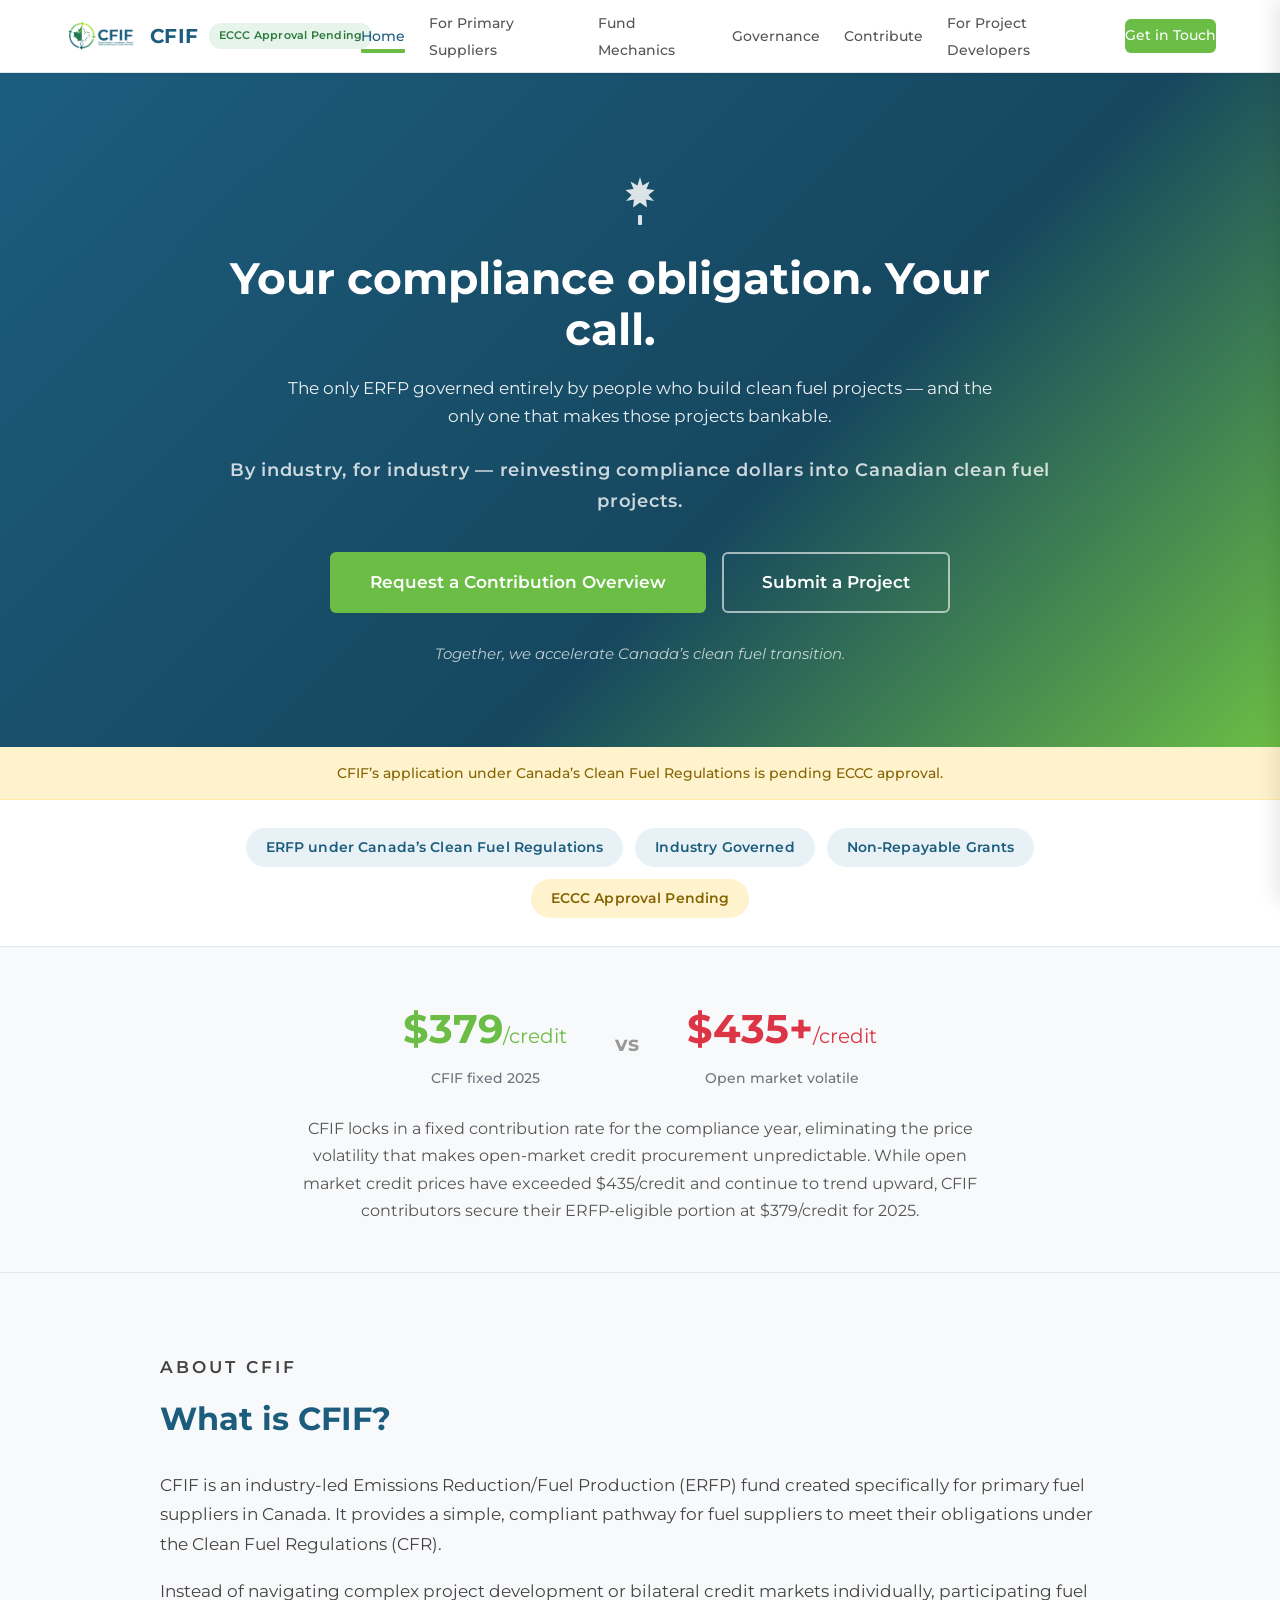
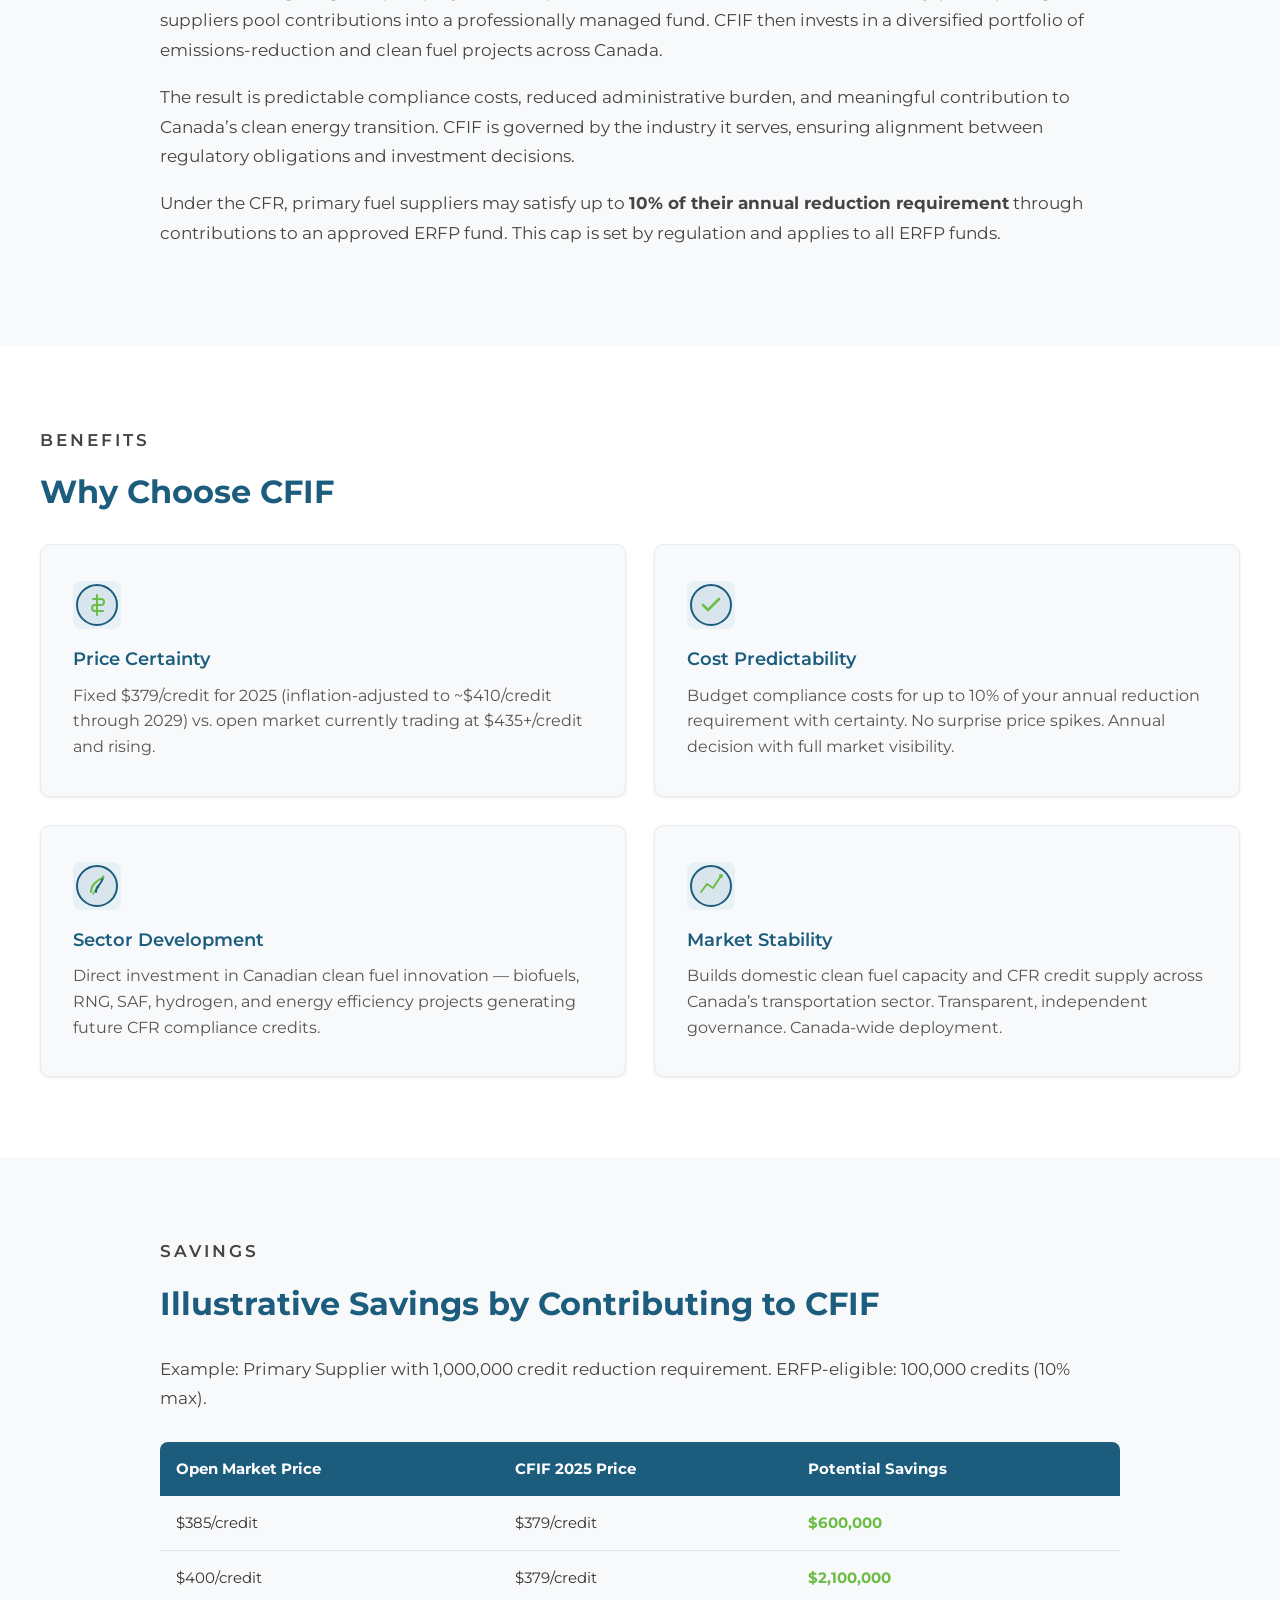
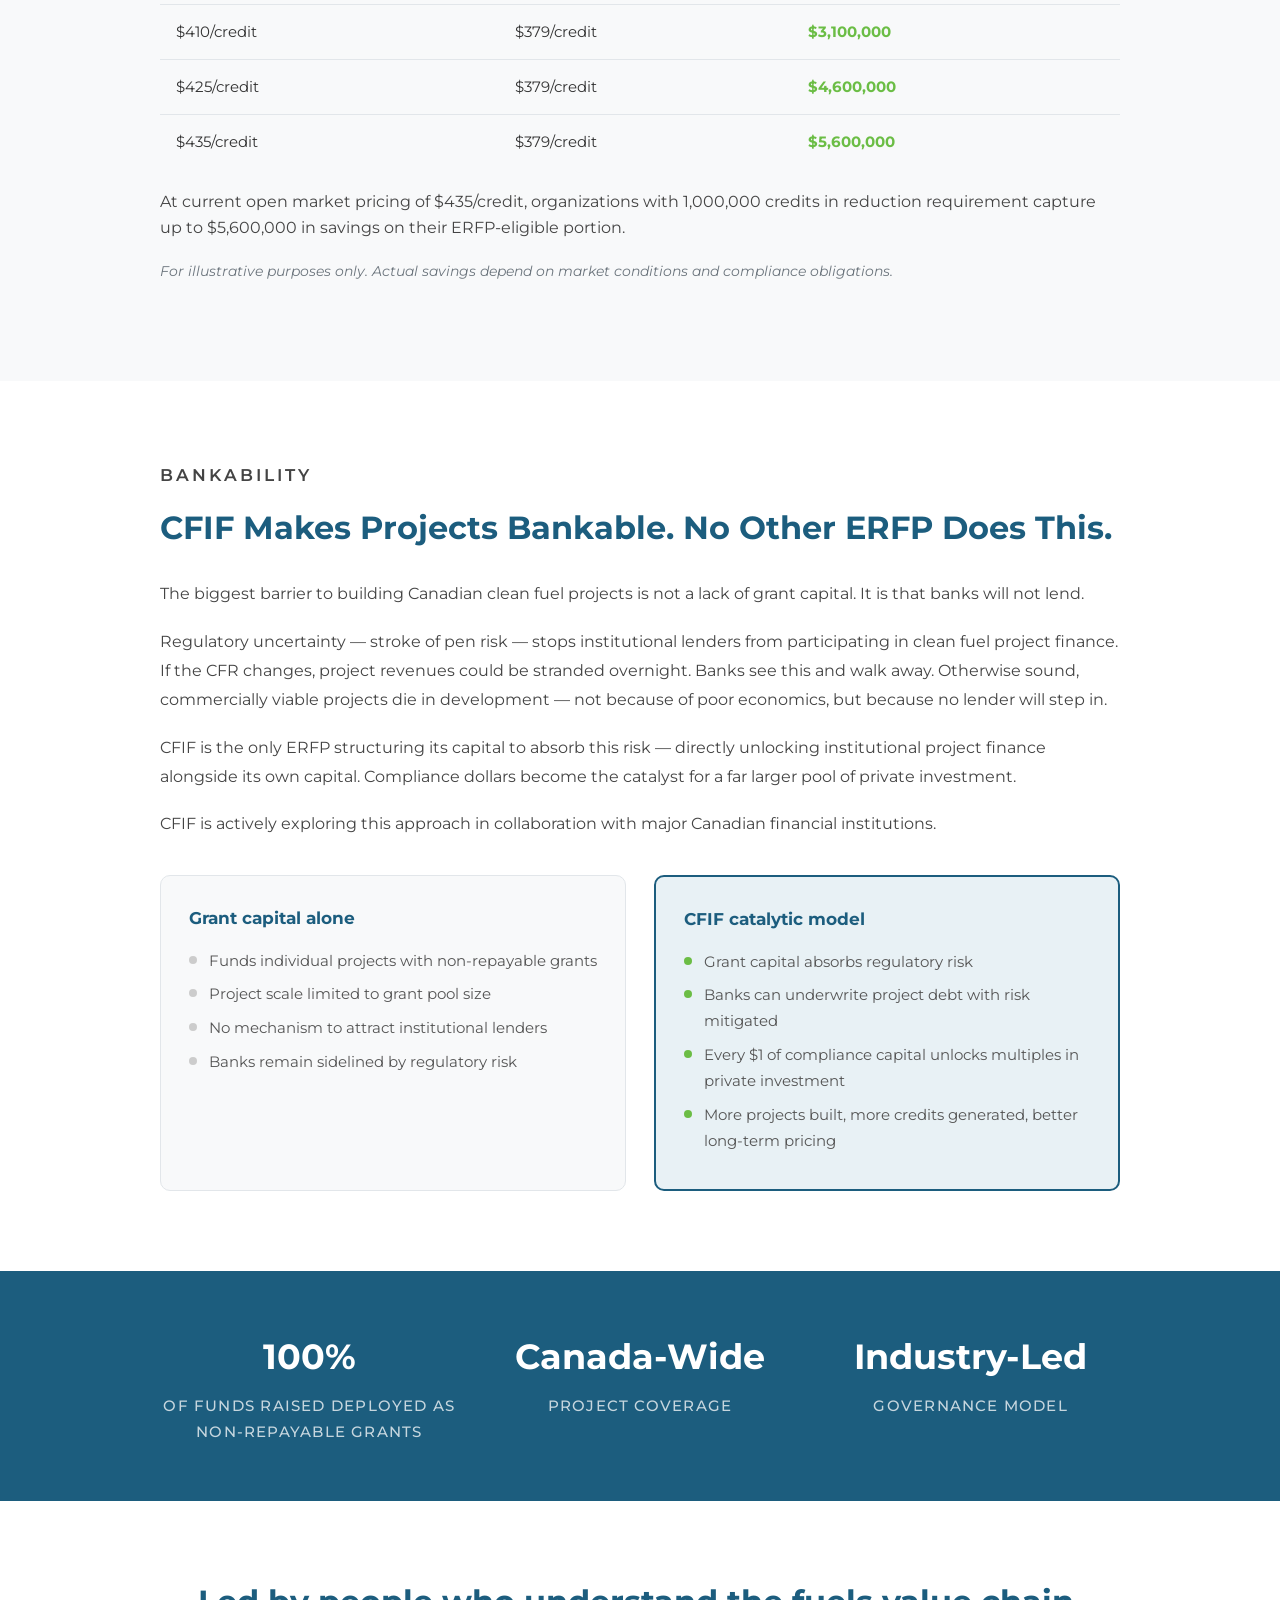
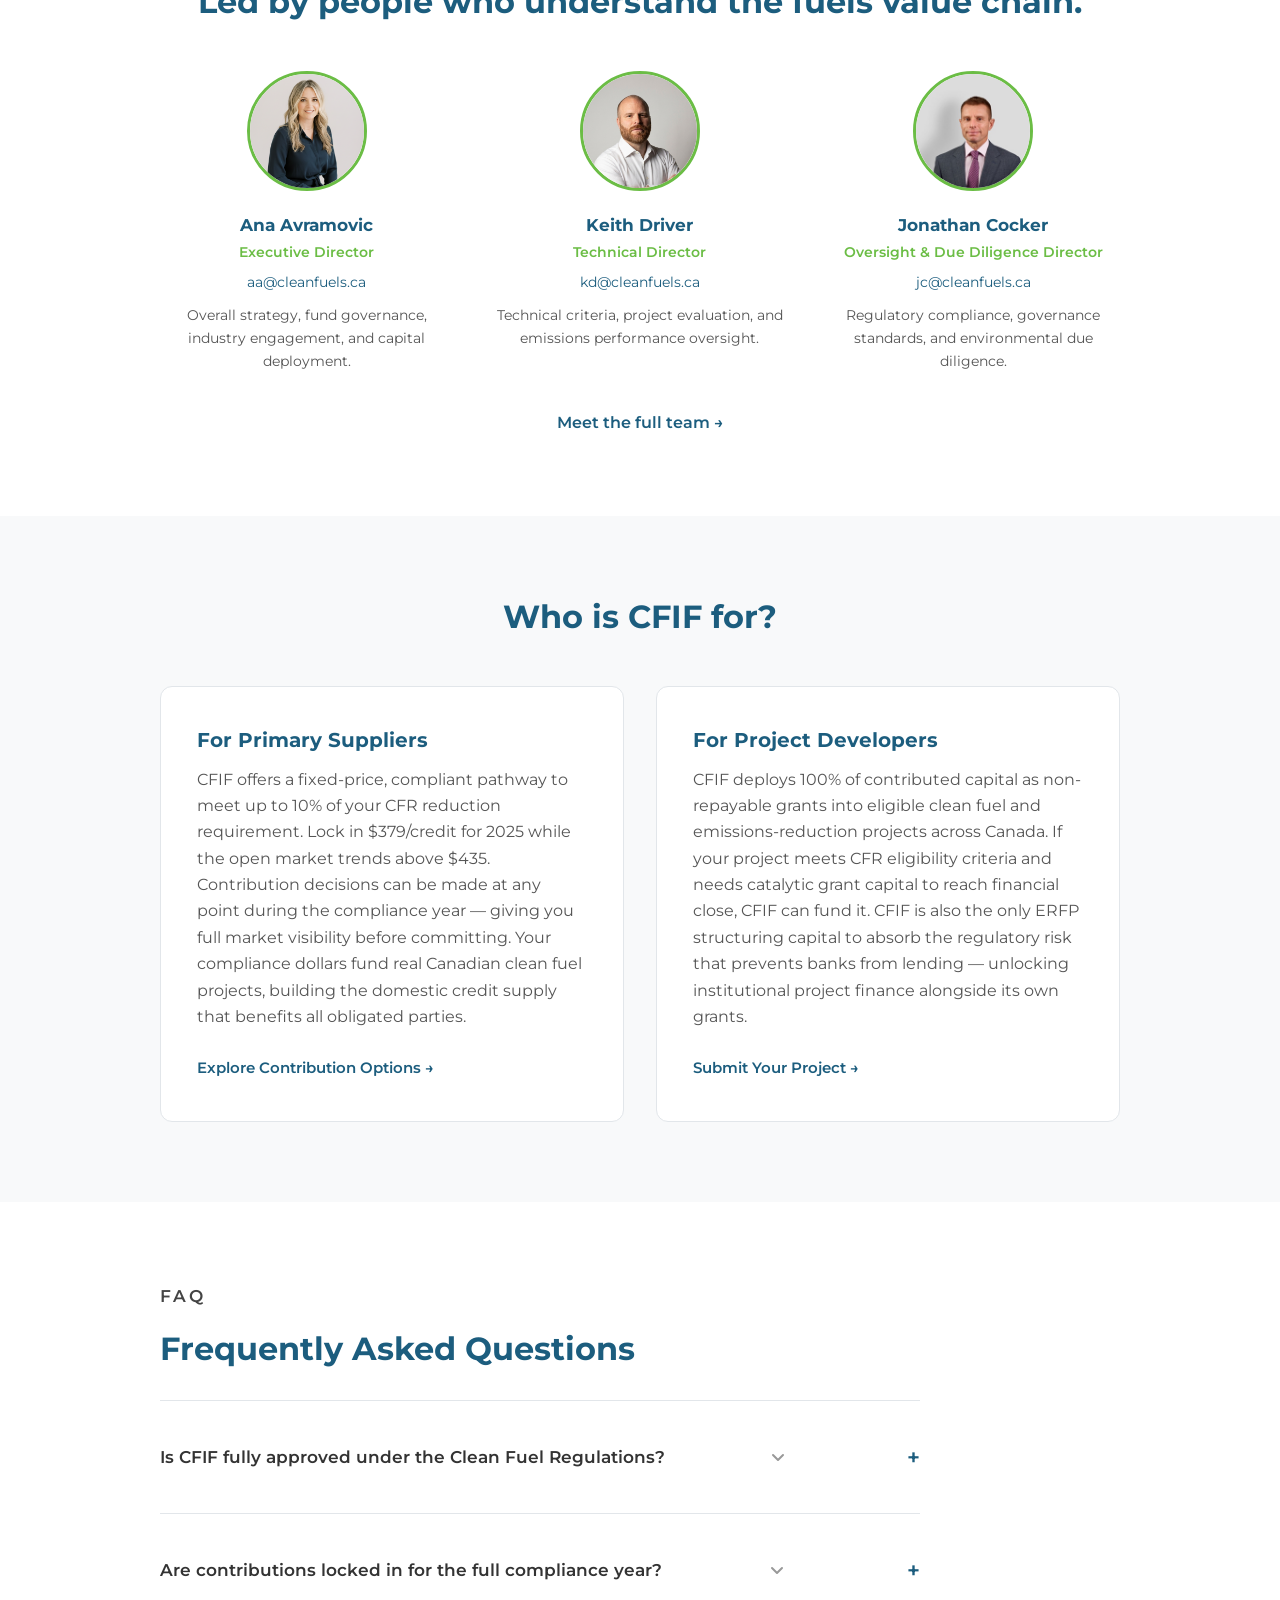
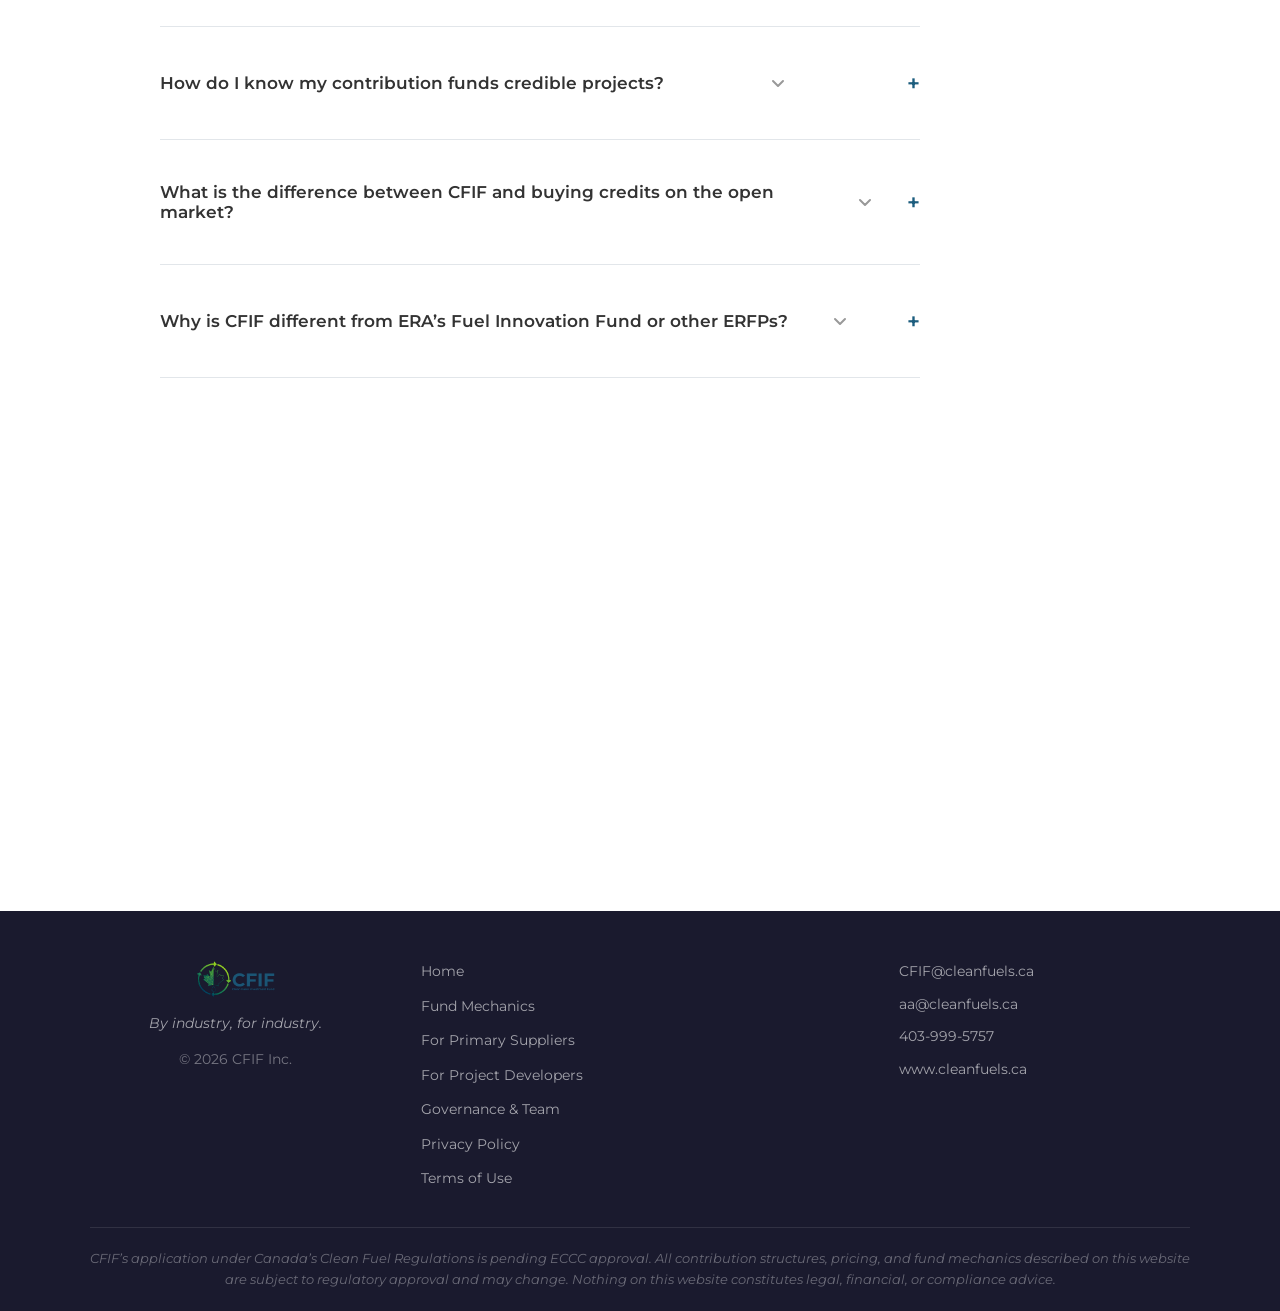
==== index.html @ 0e3f666b "CFIF revamp: Ana Avramovic 16042026 — industry-led ERFP, , bankability, new assets" ====
<!DOCTYPE html>
<html lang="en">
<head>
  <meta charset="UTF-8">
  <meta name="viewport" content="width=device-width, initial-scale=1.0">
  <title>CFIF | Canada’s Industry-Led ERFP Under the Clean Fuel Regulations</title>
  <meta name="description" content="CFIF is Canada’s industry-governed Emissions Reduction Funding Program under the Clean Fuel Regulations. Fixed $379/credit for 2025. Non-repayable grants to clean fuel projects. ECCC approval pending.">
  <link rel="canonical" href="https://www.cleanfuels.ca/">
  <meta property="og:title" content="CFIF | Canada’s Industry-Led ERFP Under the Clean Fuel Regulations">
  <meta property="og:description" content="CFIF is Canada’s industry-governed Emissions Reduction Funding Program under the Clean Fuel Regulations. Fixed $379/credit for 2025. Non-repayable grants to clean fuel projects. ECCC approval pending.">
  <meta property="og:type" content="website">
  <meta property="og:url" content="https://www.cleanfuels.ca/">
  <meta name="twitter:card" content="summary_large_image">
  <meta name="twitter:title" content="CFIF | Canada’s Industry-Led ERFP Under the Clean Fuel Regulations">
  <meta name="twitter:description" content="CFIF is Canada’s industry-governed Emissions Reduction Funding Program under the Clean Fuel Regulations. Fixed $379/credit for 2025. Non-repayable grants to clean fuel projects. ECCC approval pending.">
  <link rel="preconnect" href="https://fonts.googleapis.com">
  <link rel="preconnect" href="https://fonts.gstatic.com" crossorigin>
  <link href="https://fonts.googleapis.com/css2?family=Montserrat:wght@400;500;600;700&family=Open+Sans:wght@400;500;600;700&display=swap" rel="stylesheet">
  <link rel="stylesheet" href="assets/style.css">
  <script type="application/ld+json">
  {
    "@context": "https://schema.org",
    "@type": "Organization",
    "name": "Clean Fuels Investment Fund (CFIF) Inc.",
    "url": "https://www.cleanfuels.ca"
  }
  </script>

  <script type="application/ld+json">
  {
    "@context": "https://schema.org",
    "@type": "FAQPage",
    "mainEntity": [
      {
        "@type": "Question",
        "name": "Is CFIF fully approved under the Clean Fuel Regulations?",
        "acceptedAnswer": {
          "@type": "Answer",
          "text": "CFIF’s application as a registered ERFP is pending ECCC approval. Contribution structures being developed now are built to the exact specifications of a compliant ERFP under the CFR. We encourage interested Primary Suppliers to engage now so they are positioned to participate immediately once approval is confirmed."
        }
      },
      {
        "@type": "Question",
        "name": "Are contributions locked in for the full compliance year?",
        "acceptedAnswer": {
          "@type": "Answer",
          "text": "Contribution decisions can be made at any point during the compliance year, giving your organization full market visibility before committing. There is no long-term lock-in beyond the annual compliance period."
        }
      },
      {
        "@type": "Question",
        "name": "How do I know my contribution funds credible projects?",
        "acceptedAnswer": {
          "@type": "Answer",
          "text": "Every CFIF-funded project undergoes independent technical, financial, and regulatory due diligence before capital is committed. CFIF’s Technical Director leads project evaluation against CFR eligibility criteria and lifecycle carbon intensity methodologies. Criteria are set by industry participants — not program administrators."
        }
      },
      {
        "@type": "Question",
        "name": "What is the difference between CFIF and buying credits on the open market?",
        "acceptedAnswer": {
          "@type": "Answer",
          "text": "Purchasing open market credits meets your compliance obligation without contributing to future clean fuel supply. CFIF deploys your contribution as non-repayable grant capital into Canadian clean fuel projects — funding projects that wouldn’t otherwise get built. More domestic projects means more credits in the market and better prices for all obligated parties in future years."
        }
      },
      {
        "@type": "Question",
        "name": "Why is CFIF different from ERA’s Fuel Innovation Fund or other ERFPs?",
        "acceptedAnswer": {
          "@type": "Answer",
          "text": "Other approved ERFPs operate under government-adjacent bodies. ERA’s Fuel Innovation Fund is ECCC-approved and operational, but government priorities influence project selection. CFIF is governed entirely by market participants who understand feedstock risk, offtake structures, and how clean fuel projects actually get financed. No government body sets the criteria. CFIF is also the only ERFP structuring capital to eliminate the regulatory risk that stops banks from lending to clean fuel projects."
        }
      }
    ]
  }
  </script>
  <style>
    .site-header { position: sticky; top: 0; z-index: 1000; background: #fff; border-bottom: 1px solid #e2e6ea; box-shadow: 0 1px 4px rgba(0,0,0,0.06); }
    .nav-container { max-width: 1200px; margin: 0 auto; padding: 0 24px; display: flex; align-items: center; justify-content: space-between; height: 72px; }
    .nav-logo { display: flex; align-items: center; gap: 10px; text-decoration: none; color: #1C5D7E; font-weight: 700; font-size: 1.25rem; letter-spacing: 0.02em; }
    .nav-logo svg { flex-shrink: 0; }
    .eccc-pill { display: inline-block; background: #E6F4EC; color: #2D7A3A; font-size: 0.7rem; font-weight: 600; padding: 3px 10px; border-radius: 12px; letter-spacing: 0.02em; white-space: nowrap; }
    .nav-links { display: flex; align-items: center; gap: 24px; list-style: none; margin: 0; padding: 0; }
    .nav-links a { text-decoration: none; color: #555; font-weight: 500; font-size: 0.9rem; transition: color 0.2s; position: relative; }
    .nav-links a:hover, .nav-links a.active { color: #1C5D7E; }
    .nav-links a.active::after { content: ''; position: absolute; bottom: -4px; left: 0; right: 0; height: 2px; background: #6BBD45; border-radius: 1px; }
    .nav-cta-btn { display: inline-block; background: #6BBD45; color: #fff !important; padding: 9px 20px; border-radius: 6px; font-size: 0.88rem; font-weight: 600; text-decoration: none; transition: background 0.2s, transform 0.15s; white-space: nowrap; }
    .nav-cta-btn:hover { background: #4F9532; color: #fff !important; transform: translateY(-1px); }
    .hamburger { display: none; background: none; border: none; cursor: pointer; padding: 8px; }
    .hamburger svg { display: block; }
    .hero { background: linear-gradient(135deg, #1C5D7E 0%, #16475f 60%, #6BBD45 100%); color: #fff; padding: 100px 24px 80px; text-align: center; }
    .hero-inner { max-width: 860px; margin: 0 auto; }
    .hero h1 { font-size: 2.75rem; font-weight: 700; line-height: 1.15; margin: 0 0 20px; }
    .hero .subtitle { font-size: 1.08rem; font-weight: 400; line-height: 1.6; opacity: 0.92; margin: 0 auto 24px; max-width: 740px; }
    .hero .subhead { font-size: 1.15rem; font-weight: 600; letter-spacing: 0.04em; opacity: 0.92; margin: 0 0 36px; }
    .hero-buttons { display: flex; justify-content: center; gap: 16px; flex-wrap: wrap; margin-bottom: 28px; }
    .hero .btn-primary { display: inline-block; background: #6BBD45; color: #fff; padding: 16px 40px; border-radius: 6px; font-size: 1.05rem; font-weight: 600; text-decoration: none; transition: background 0.2s, transform 0.15s; }
    .hero .btn-primary:hover { background: #4F9532; transform: translateY(-1px); }
    .hero .btn-outline { display: inline-block; background: transparent; color: #fff; padding: 14px 38px; border-radius: 6px; font-size: 1.05rem; font-weight: 600; text-decoration: none; border: 2px solid rgba(255,255,255,0.6); transition: background 0.2s, border-color 0.2s, transform 0.15s; }
    .hero .btn-outline:hover { background: rgba(255,255,255,0.1); border-color: #fff; transform: translateY(-1px); }
    .hero .supporting-line { font-size: 0.95rem; opacity: 0.72; font-style: italic; margin: 0; }
    .credential-strip { background: #fff; padding: 28px 24px; text-align: center; border-bottom: 1px solid #e2e6ea; }
    .credential-pills { display: flex; justify-content: center; flex-wrap: wrap; gap: 12px; max-width: 960px; margin: 0 auto; }
    .credential-pill { display: inline-block; background: #E8F1F5; color: #1C5D7E; font-size: 0.85rem; font-weight: 600; padding: 8px 20px; border-radius: 24px; letter-spacing: 0.01em; white-space: nowrap; }
    .credential-pill.pending { background: #FFF3CD; color: #856404; }
    .market-context { background: #F8F9FA; padding: 48px 24px; border-bottom: 1px solid #e2e6ea; }
    .market-context-inner { max-width: 960px; margin: 0 auto; text-align: center; }
    .market-compare { display: flex; justify-content: center; align-items: center; gap: 48px; flex-wrap: wrap; margin-bottom: 24px; }
    .market-box { text-align: center; }
    .market-price { font-size: 2.5rem; font-weight: 700; font-family: 'Montserrat', sans-serif; }
    .market-price.cfif-price { color: #6BBD45; }
    .market-price.open-price { color: #dc3545; }
    .market-label { font-size: 0.88rem; color: #6C757D; font-weight: 500; margin-top: 4px; }
    .market-vs { font-size: 1.3rem; font-weight: 700; color: #999; }
    .market-context p { font-size: 1rem; line-height: 1.7; color: #555; max-width: 700px; margin: 0 auto; }
    .section { padding: 80px 24px; }
    .section-inner { max-width: 960px; margin: 0 auto; }
    .section-wide { max-width: 1200px; margin: 0 auto; }
    .section-label { text-transform: uppercase; font-size: 0.8rem; font-weight: 600; letter-spacing: 0.18em; color: #6BBD45; margin: 0 0 12px; }
    .section h2 { font-size: 2rem; font-weight: 700; color: #1C5D7E; margin: 0 0 32px; line-height: 1.2; }
    .section p { font-size: 1.05rem; line-height: 1.75; color: #444; margin: 0 0 18px; }
    .bg-light { background: #F8F9FA; }
    .bg-white { background: #fff; }
    .card-grid { display: grid; grid-template-columns: repeat(2, 1fr); gap: 28px; margin-top: 8px; }
    .card { background: #F8F9FA; border: 1px solid #e8ecef; border-radius: 10px; padding: 36px 32px; transition: box-shadow 0.25s, transform 0.2s; }
    .card:hover { box-shadow: 0 6px 24px rgba(29,93,126,0.10); transform: translateY(-2px); }
    .card-icon { width: 48px; height: 48px; margin-bottom: 18px; color: #1C5D7E; }
    .card h3 { font-size: 1.15rem; font-weight: 600; color: #1C5D7E; margin: 0 0 12px; }
    .card p { font-size: 0.97rem; line-height: 1.65; color: #555; margin: 0; }
    .bankability-body p { font-size: 1.02rem; line-height: 1.8; color: #444; margin-bottom: 18px; }
    .bankability-compare { display: grid; grid-template-columns: 1fr 1fr; gap: 28px; margin-top: 36px; }
    .bankability-box { border-radius: 10px; padding: 32px 28px; }
    .bankability-box.grant-only { background: #F8F9FA; border: 1px solid #e2e6ea; }
    .bankability-box.catalytic { background: #E8F1F5; border: 2px solid #1C5D7E; }
    .bankability-box h4 { font-size: 1.05rem; font-weight: 700; margin: 0 0 14px; color: #1C5D7E; }
    .bankability-box ul { list-style: none; padding: 0; margin: 0; }
    .bankability-box ul li { font-size: 0.95rem; line-height: 1.7; color: #555; padding: 4px 0 4px 20px; position: relative; }
    .bankability-box ul li::before { content: ''; position: absolute; left: 0; top: 12px; width: 8px; height: 8px; border-radius: 50%; }
    .bankability-box.grant-only ul li::before { background: #ccc; }
    .bankability-box.catalytic ul li::before { background: #6BBD45; }
    .stats-bar { background: #1C5D7E; padding: 56px 24px; }
    .stats-grid { max-width: 960px; margin: 0 auto; display: grid; grid-template-columns: repeat(3, 1fr); gap: 32px; text-align: center; }
    .stat-item .stat-number { font-size: 2.2rem; font-weight: 700; color: #fff; margin: 0 0 6px; font-family: 'Montserrat', sans-serif; }
    .stat-item .stat-label { font-size: 0.95rem; color: rgba(255,255,255,0.75); font-weight: 500; }
    .team-strip { padding: 80px 24px; background: #fff; }
    .team-strip-inner { max-width: 960px; margin: 0 auto; text-align: center; }
    .team-strip h2 { font-size: 2rem; font-weight: 700; color: #1C5D7E; margin: 0 0 48px; }
    .team-grid { display: grid; grid-template-columns: repeat(3, 1fr); gap: 40px; }
    .team-member { text-align: center; }
    .team-photo { width: 120px; height: 120px; border-radius: 50%; border: 3px solid #6BBD45; object-fit: cover; margin-bottom: 16px; }
    .team-member h4 { font-size: 1.05rem; font-weight: 700; color: #1C5D7E; margin: 0 0 4px; }
    .team-member .team-title { font-size: 0.88rem; font-weight: 600; color: #6BBD45; margin: 0 0 6px; }
    .team-member .team-email { font-size: 0.85rem; color: #6C757D; margin: 0 0 10px; }
    .team-member .team-email a { color: #1C5D7E; text-decoration: none; }
    .team-member .team-email a:hover { text-decoration: underline; }
    .team-member .team-bio { font-size: 0.9rem; line-height: 1.6; color: #555; margin: 0; }
    .team-link { display: inline-block; margin-top: 36px; font-size: 1rem; font-weight: 600; color: #1C5D7E; text-decoration: none; }
    .team-link:hover { color: #6BBD45; }
    .audience-section { padding: 80px 24px; background: #F8F9FA; }
    .audience-inner { max-width: 960px; margin: 0 auto; text-align: center; }
    .audience-inner > h2 { font-size: 2rem; font-weight: 700; color: #1C5D7E; margin: 0 0 48px; }
    .audience-grid { display: grid; grid-template-columns: 1fr 1fr; gap: 32px; text-align: left; }
    .audience-card { background: #fff; border: 1px solid #e2e6ea; border-radius: 12px; padding: 40px 36px; transition: box-shadow 0.25s, transform 0.2s; }
    .audience-card:hover { box-shadow: 0 6px 24px rgba(29,93,126,0.10); transform: translateY(-2px); }
    .audience-card h3 { font-size: 1.25rem; font-weight: 700; color: #1C5D7E; margin: 0 0 14px; }
    .audience-card p { font-size: 0.97rem; line-height: 1.7; color: #555; margin: 0 0 24px; }
    .audience-card .audience-cta { font-size: 0.95rem; font-weight: 600; color: #1C5D7E; text-decoration: none; }
    .audience-card .audience-cta:hover { color: #6BBD45; }
    .faq-list { max-width: 760px; }
    .faq-item { border-bottom: 1px solid #e2e6ea; }
    .faq-item:first-child { border-top: 1px solid #e2e6ea; }
    .faq-question { display: flex; align-items: center; justify-content: space-between; width: 100%; background: none; border: none; padding: 22px 0; font-family: 'Montserrat', sans-serif; font-size: 1.05rem; font-weight: 600; color: #333; cursor: pointer; text-align: left; gap: 16px; }
    .faq-question:hover { color: #1C5D7E; }
    .faq-chevron { flex-shrink: 0; width: 20px; height: 20px; transition: transform 0.25s; color: #999; }
    .faq-item.open .faq-chevron { transform: rotate(180deg); color: #1C5D7E; }
    .faq-answer { max-height: 0; overflow: hidden; transition: max-height 0.35s ease, padding 0.3s ease; }
    .faq-item.open .faq-answer { max-height: 500px; padding-bottom: 22px; }
    .faq-answer p { font-size: 0.98rem; line-height: 1.7; color: #555; margin: 0; }
    .cta-banner { background: linear-gradient(135deg, #6BBD45 0%, #1C5D7E 100%); padding: 72px 24px; text-align: center; color: #fff; }
    .cta-banner h2 { font-size: 2rem; font-weight: 700; color: #fff; margin: 0 0 16px; }
    .cta-banner p { font-size: 1.05rem; color: rgba(255,255,255,0.88); margin: 0 auto 16px; max-width: 700px; }
    .cta-contact { font-size: 1rem; font-weight: 600; color: #fff; margin: 0 0 8px; }
    .cta-contact a { color: #fff; text-decoration: underline; }
    .cta-italic { font-style: italic; font-size: 0.95rem; color: rgba(255,255,255,0.8); margin: 0 0 32px; }
    .cta-buttons { display: flex; justify-content: center; gap: 16px; flex-wrap: wrap; }
    .cta-banner .btn-white { display: inline-block; background: #fff; color: #1C5D7E; padding: 16px 40px; border-radius: 6px; font-size: 1.05rem; font-weight: 600; text-decoration: none; transition: background 0.2s, transform 0.15s; }
    .cta-banner .btn-white:hover { background: #F0F4F5; transform: translateY(-1px); }
    .cta-banner .btn-outline-white { display: inline-block; background: transparent; color: #fff; padding: 14px 38px; border-radius: 6px; font-size: 1.05rem; font-weight: 600; text-decoration: none; border: 2px solid rgba(255,255,255,0.6); transition: background 0.2s, border-color 0.2s, transform 0.15s; }
    .cta-banner .btn-outline-white:hover { background: rgba(255,255,255,0.1); border-color: #fff; transform: translateY(-1px); }
    .site-footer { background: #1a1a2e; color: rgba(255,255,255,0.7); padding: 48px 24px 0; }
    .footer-grid { max-width: 1100px; margin: 0 auto; display: grid; grid-template-columns: 1fr 1.5fr 1fr; gap: 40px; padding-bottom: 36px; }
    .footer-brand { display: flex; flex-direction: column; gap: 12px; }
    .footer-brand img { max-height: 40px; width: auto; opacity: 0.9; }
    .footer-brand .footer-tagline { font-size: 0.9rem; color: rgba(255,255,255,0.6); font-style: italic; margin: 0; }
    .footer-brand .footer-copy { font-size: 0.85rem; color: rgba(255,255,255,0.4); margin: 0; }
    .footer-nav { display: flex; flex-direction: column; gap: 10px; }
    .footer-nav a { color: rgba(255,255,255,0.6); text-decoration: none; font-size: 0.9rem; transition: color 0.2s; }
    .footer-nav a:hover { color: #fff; }
    .footer-contact { display: flex; flex-direction: column; gap: 8px; font-size: 0.9rem; }
    .footer-contact a { color: rgba(255,255,255,0.6); text-decoration: none; transition: color 0.2s; }
    .footer-contact a:hover { color: #fff; }
    .footer-disclaimer { max-width: 1100px; margin: 0 auto; padding: 20px 0; border-top: 1px solid rgba(255,255,255,0.1); font-size: 0.8rem; color: rgba(255,255,255,0.35); font-style: italic; text-align: center; }
    .reveal { opacity: 0; transform: translateY(28px); transition: opacity 0.7s ease, transform 0.7s ease; }
    .reveal.visible { opacity: 1; transform: translateY(0); }
    .mobile-overlay { display: none; position: fixed; inset: 0; background: rgba(0,0,0,0.4); z-index: 999; }
    .mobile-overlay.open { display: block; }
    .mobile-menu { position: fixed; top: 0; right: -300px; width: 300px; height: 100%; background: #fff; z-index: 1001; transition: right 0.3s ease; padding: 80px 32px 32px; box-shadow: -4px 0 20px rgba(0,0,0,0.1); overflow-y: auto; }
    .mobile-menu.open { right: 0; }
    .mobile-menu a { display: block; padding: 14px 0; font-size: 1.05rem; font-weight: 500; color: #333; text-decoration: none; border-bottom: 1px solid #eee; }
    .mobile-menu a:hover, .mobile-menu a.active { color: #1C5D7E; }
    .mobile-close { position: absolute; top: 20px; right: 20px; background: none; border: none; cursor: pointer; padding: 8px; }
    @media (max-width: 1024px) { .nav-links { gap: 16px; } .nav-links a { font-size: 0.82rem; } }
    @media (max-width: 768px) { .nav-links { display: none; } .hamburger { display: block; } .hero { padding: 72px 20px 60px; } .hero h1 { font-size: 2rem; } .hero .subtitle { font-size: 0.95rem; } .card-grid { grid-template-columns: 1fr; gap: 20px; } .stats-grid { grid-template-columns: 1fr; gap: 28px; } .section { padding: 56px 20px; } .section h2 { font-size: 1.6rem; } .cta-banner { padding: 56px 20px; } .cta-banner h2 { font-size: 1.6rem; } .team-grid { grid-template-columns: 1fr; gap: 32px; } .audience-grid { grid-template-columns: 1fr; } .bankability-compare { grid-template-columns: 1fr; } .market-compare { gap: 24px; } .footer-grid { grid-template-columns: 1fr; gap: 28px; text-align: center; } .footer-brand { align-items: center; } .footer-nav { align-items: center; } .footer-contact { align-items: center; } .credential-pills { gap: 8px; } }
    @media (max-width: 480px) { .hero h1 { font-size: 1.65rem; } .hero .subhead { font-size: 0.98rem; } .nav-container { height: 60px; } .card { padding: 28px 24px; } .credential-pill { font-size: 0.78rem; padding: 6px 14px; } .market-price { font-size: 2rem; } }
  </style>
</head>
<body>

  <header class="site-header">
    <div class="nav-container">
      <a href="index.html" class="nav-logo" aria-label="CFIF Home">
        <img src="assets/cfif_image2.png" alt="CFIF Logo" height="38" style="max-height:38px;width:auto;">
        <span>CFIF</span>
        <span class="eccc-pill">ECCC Approval Pending</span>
      </a>
      <nav aria-label="Main navigation">
        <ul class="nav-links">
          <li><a href="index.html" class="active">Home</a></li>
          <li><a href="why-cfif.html">For Primary Suppliers</a></li>
          <li><a href="investment.html">Fund Mechanics</a></li>
          <li><a href="governance.html">Governance</a></li>
          <li><a href="contribute.html">Contribute</a></li>
          <li><a href="apply.html">For Project Developers</a></li>
          <li><a href="contribute.html" class="nav-cta-btn">Get in Touch</a></li>
        </ul>
      </nav>
      <button class="hamburger" aria-label="Open menu" aria-expanded="false">
        <svg width="26" height="26" viewBox="0 0 24 24" fill="none" stroke="#333" stroke-width="2" stroke-linecap="round">
          <line x1="3" y1="6" x2="21" y2="6"/><line x1="3" y1="12" x2="21" y2="12"/><line x1="3" y1="18" x2="21" y2="18"/>
        </svg>
      </button>
    </div>
  </header>

  <div class="mobile-overlay" id="mobileOverlay"></div>
  <div class="mobile-menu" id="mobileMenu">
    <button class="mobile-close" aria-label="Close menu">
      <svg width="24" height="24" viewBox="0 0 24 24" fill="none" stroke="#333" stroke-width="2" stroke-linecap="round">
        <line x1="18" y1="6" x2="6" y2="18"/><line x1="6" y1="6" x2="18" y2="18"/>
      </svg>
    </button>
    <a href="index.html" class="active">Home</a>
    <a href="why-cfif.html">For Primary Suppliers</a>
    <a href="investment.html">Fund Mechanics</a>
    <a href="governance.html">Governance</a>
    <a href="contribute.html">Contribute</a>
    <a href="apply.html">For Project Developers</a>
    <a href="contribute.html" style="color:#6BBD45;font-weight:600;">Get in Touch</a>
  </div>

  <main>

    <section class="hero">
      <div class="hero-inner">
        <svg width="56" height="56" viewBox="0 0 56 56" fill="none" xmlns="http://www.w3.org/2000/svg" aria-hidden="true" style="margin-bottom:16px;opacity:0.85;">
          <path d="M28 4l2.5 8.5 7-4-3 7.5 8 1-6 5 5.5 6-8-1.5 1 8-7-5-7 5 1-8-8 1.5 5.5-6-6-5 8-1-3-7.5 7 4z" fill="#fff"/>
          <rect x="26" y="42" width="4" height="10" rx="1" fill="#fff"/>
        </svg>
        <h1>Your compliance obligation. Your call.</h1>
        <p class="subtitle">The only ERFP governed entirely by people who build clean fuel projects — and the only one that makes those projects bankable.</p>
        <p class="subhead">By industry, for industry — reinvesting compliance dollars into Canadian clean fuel projects.</p>
        <div class="hero-buttons">
          <a href="contribute.html" class="btn-primary">Request a Contribution Overview</a>
          <a href="apply.html" class="btn-outline">Submit a Project</a>
        </div>
        <p class="supporting-line">Together, we accelerate Canada’s clean fuel transition.</p>
      </div>
    </section>

    <div style="background:#FFF3CD;border-bottom:1px solid #FFEAA7;padding:14px 24px;text-align:center;font-size:0.9rem;font-weight:500;color:#856404;">
      CFIF’s application under Canada’s Clean Fuel Regulations is pending ECCC approval.
    </div>

    <div class="credential-strip">
      <div class="credential-pills">
        <span class="credential-pill">ERFP under Canada’s Clean Fuel Regulations</span>
        <span class="credential-pill">Industry Governed</span>
        <span class="credential-pill">Non-Repayable Grants</span>
        <span class="credential-pill pending">ECCC Approval Pending</span>
      </div>
    </div>

    <section class="market-context reveal">
      <div class="market-context-inner">
        <div class="market-compare">
          <div class="market-box">
            <div class="market-price cfif-price">$379<span style="font-size:0.5em;font-weight:400;">/credit</span></div>
            <div class="market-label">CFIF fixed 2025</div>
          </div>
          <div class="market-vs">vs</div>
          <div class="market-box">
            <div class="market-price open-price">$435+<span style="font-size:0.5em;font-weight:400;">/credit</span></div>
            <div class="market-label">Open market volatile</div>
          </div>
        </div>
        <p>CFIF locks in a fixed contribution rate for the compliance year, eliminating the price volatility that makes open-market credit procurement unpredictable. While open market credit prices have exceeded $435/credit and continue to trend upward, CFIF contributors secure their ERFP-eligible portion at $379/credit for 2025.</p>
      </div>
    </section>

    <section class="section bg-light reveal">
      <div class="section-inner">
        <p class="section-label">About CFIF</p>
        <h2>What is CFIF?</h2>
        <p>CFIF is an industry-led Emissions Reduction/Fuel Production (ERFP) fund created specifically for primary fuel suppliers in Canada. It provides a simple, compliant pathway for fuel suppliers to meet their obligations under the Clean Fuel Regulations (CFR).</p>
        <p>Instead of navigating complex project development or bilateral credit markets individually, participating fuel suppliers pool contributions into a professionally managed fund. CFIF then invests in a diversified portfolio of emissions-reduction and clean fuel projects across Canada.</p>
        <p>The result is predictable compliance costs, reduced administrative burden, and meaningful contribution to Canada’s clean energy transition. CFIF is governed by the industry it serves, ensuring alignment between regulatory obligations and investment decisions.</p>
        <p>Under the CFR, primary fuel suppliers may satisfy up to <strong>10% of their annual reduction requirement</strong> through contributions to an approved ERFP fund. This cap is set by regulation and applies to all ERFP funds.</p>
      </div>
    </section>

    <section class="section bg-white reveal">
      <div class="section-wide">
        <p class="section-label">Benefits</p>
        <h2>Why Choose CFIF</h2>
        <div class="card-grid">
          <div class="card">
            <div class="card-icon">
              <svg width="48" height="48" viewBox="0 0 48 48" fill="none" aria-hidden="true">
                <circle cx="24" cy="24" r="20" stroke="#1C5D7E" stroke-width="2" fill="#1C5D7E" fill-opacity="0.08"/>
                <path d="M24 14v20M20 18h8a3 3 0 0 1 0 6h-6a3 3 0 0 0 0 6h8" stroke="#6BBD45" stroke-width="2" stroke-linecap="round" stroke-linejoin="round" fill="none"/>
              </svg>
            </div>
            <h3>Price Certainty</h3>
            <p>Fixed $379/credit for 2025 (inflation-adjusted to ~$410/credit through 2029) vs. open market currently trading at $435+/credit and rising.</p>
          </div>
          <div class="card">
            <div class="card-icon">
              <svg width="48" height="48" viewBox="0 0 48 48" fill="none" aria-hidden="true">
                <circle cx="24" cy="24" r="20" stroke="#1C5D7E" stroke-width="2" fill="#1C5D7E" fill-opacity="0.08"/>
                <path d="M16 24l5 5 11-11" stroke="#6BBD45" stroke-width="2.5" stroke-linecap="round" stroke-linejoin="round" fill="none"/>
              </svg>
            </div>
            <h3>Cost Predictability</h3>
            <p>Budget compliance costs for up to 10% of your annual reduction requirement with certainty. No surprise price spikes. Annual decision with full market visibility.</p>
          </div>
          <div class="card">
            <div class="card-icon">
              <svg width="48" height="48" viewBox="0 0 48 48" fill="none" aria-hidden="true">
                <circle cx="24" cy="24" r="20" stroke="#1C5D7E" stroke-width="2" fill="#1C5D7E" fill-opacity="0.08"/>
                <path d="M18 30c0-6 5-12 12-14" stroke="#6BBD45" stroke-width="2" stroke-linecap="round" fill="none"/>
                <path d="M20 32c1-3 3-5 6-7" stroke="#6BBD45" stroke-width="1.5" stroke-linecap="round" fill="none"/>
                <path d="M30 16c-1 3-2 5-4 7s-3 4-3 7" stroke="#1C5D7E" stroke-width="2" stroke-linecap="round" fill="none"/>
                <circle cx="30" cy="15" r="1.5" fill="#6BBD45"/>
              </svg>
            </div>
            <h3>Sector Development</h3>
            <p>Direct investment in Canadian clean fuel innovation — biofuels, RNG, SAF, hydrogen, and energy efficiency projects generating future CFR compliance credits.</p>
          </div>
          <div class="card">
            <div class="card-icon">
              <svg width="48" height="48" viewBox="0 0 48 48" fill="none" aria-hidden="true">
                <circle cx="24" cy="24" r="20" stroke="#1C5D7E" stroke-width="2" fill="#1C5D7E" fill-opacity="0.08"/>
                <path d="M14 30l6-8 6 4 8-12" stroke="#6BBD45" stroke-width="2" stroke-linecap="round" stroke-linejoin="round" fill="none"/>
                <circle cx="34" cy="14" r="2" fill="#6BBD45"/>
              </svg>
            </div>
            <h3>Market Stability</h3>
            <p>Builds domestic clean fuel capacity and CFR credit supply across Canada’s transportation sector. Transparent, independent governance. Canada-wide deployment.</p>
          </div>
        </div>
      </div>
    </section>

    <section class="section bg-light reveal">
      <div class="section-inner">
        <p class="section-label">Savings</p>
        <h2>Illustrative Savings by Contributing to CFIF</h2>
        <p>Example: Primary Supplier with 1,000,000 credit reduction requirement. ERFP-eligible: 100,000 credits (10% max).</p>
        <table style="width:100%;border-collapse:collapse;margin-top:28px;font-size:0.95rem;">
          <thead>
            <tr style="background:#1C5D7E;color:#fff;">
              <th style="padding:14px 16px;text-align:left;border-radius:8px 0 0 0;">Open Market Price</th>
              <th style="padding:14px 16px;text-align:left;">CFIF 2025 Price</th>
              <th style="padding:14px 16px;text-align:left;border-radius:0 8px 0 0;">Potential Savings</th>
            </tr>
          </thead>
          <tbody>
            <tr style="border-bottom:1px solid #e2e6ea;background:#f8f9fa;">
              <td style="padding:14px 16px;">$385/credit</td>
              <td style="padding:14px 16px;">$379/credit</td>
              <td style="padding:14px 16px;color:#6BBD45;font-weight:700;">$600,000</td>
            </tr>
            <tr style="border-bottom:1px solid #e2e6ea;">
              <td style="padding:14px 16px;">$400/credit</td>
              <td style="padding:14px 16px;">$379/credit</td>
              <td style="padding:14px 16px;color:#6BBD45;font-weight:700;">$2,100,000</td>
            </tr>
            <tr style="border-bottom:1px solid #e2e6ea;background:#f8f9fa;">
              <td style="padding:14px 16px;">$410/credit</td>
              <td style="padding:14px 16px;">$379/credit</td>
              <td style="padding:14px 16px;color:#6BBD45;font-weight:700;">$3,100,000</td>
            </tr>
            <tr style="border-bottom:1px solid #e2e6ea;">
              <td style="padding:14px 16px;">$425/credit</td>
              <td style="padding:14px 16px;">$379/credit</td>
              <td style="padding:14px 16px;color:#6BBD45;font-weight:700;">$4,600,000</td>
            </tr>
            <tr>
              <td style="padding:14px 16px;background:#f8f9fa;">$435/credit</td>
              <td style="padding:14px 16px;background:#f8f9fa;">$379/credit</td>
              <td style="padding:14px 16px;color:#6BBD45;font-weight:700;background:#f8f9fa;">$5,600,000</td>
            </tr>
          </tbody>
        </table>
        <p style="margin-top:20px;font-size:0.97rem;color:#444;line-height:1.7;">At current open market pricing of $435/credit, organizations with 1,000,000 credits in reduction requirement capture up to $5,600,000 in savings on their ERFP-eligible portion.</p>
        <p style="margin-top:8px;font-size:0.85rem;color:#6C757D;font-style:italic;">For illustrative purposes only. Actual savings depend on market conditions and compliance obligations.</p>
      </div>
    </section>

    <section class="section bg-white reveal">
      <div class="section-inner">
        <p class="section-label">Bankability</p>
        <h2>CFIF Makes Projects Bankable. No Other ERFP Does This.</h2>
        <div class="bankability-body">
          <p>The biggest barrier to building Canadian clean fuel projects is not a lack of grant capital. It is that banks will not lend.</p>
          <p>Regulatory uncertainty — stroke of pen risk — stops institutional lenders from participating in clean fuel project finance. If the CFR changes, project revenues could be stranded overnight. Banks see this and walk away. Otherwise sound, commercially viable projects die in development — not because of poor economics, but because no lender will step in.</p>
          <p>CFIF is the only ERFP structuring its capital to absorb this risk — directly unlocking institutional project finance alongside its own capital. Compliance dollars become the catalyst for a far larger pool of private investment.</p>
          <p>CFIF is actively exploring this approach in collaboration with major Canadian financial institutions.</p>
        </div>
        <div class="bankability-compare">
          <div class="bankability-box grant-only">
            <h4>Grant capital alone</h4>
            <ul>
              <li>Funds individual projects with non-repayable grants</li>
              <li>Project scale limited to grant pool size</li>
              <li>No mechanism to attract institutional lenders</li>
              <li>Banks remain sidelined by regulatory risk</li>
            </ul>
          </div>
          <div class="bankability-box catalytic">
            <h4>CFIF catalytic model</h4>
            <ul>
              <li>Grant capital absorbs regulatory risk</li>
              <li>Banks can underwrite project debt with risk mitigated</li>
              <li>Every $1 of compliance capital unlocks multiples in private investment</li>
              <li>More projects built, more credits generated, better long-term pricing</li>
            </ul>
          </div>
        </div>
      </div>
    </section>

    <section class="stats-bar reveal">
      <div class="stats-grid">
        <div class="stat-item">
          <div class="stat-number">100%</div>
          <div class="stat-label">Of Funds Raised Deployed as Non-Repayable Grants</div>
        </div>
        <div class="stat-item">
          <div class="stat-number">Canada-Wide</div>
          <div class="stat-label">Project Coverage</div>
        </div>
        <div class="stat-item">
          <div class="stat-number">Industry-Led</div>
          <div class="stat-label">Governance Model</div>
        </div>
      </div>
    </section>

    <section class="team-strip reveal">
      <div class="team-strip-inner">
        <h2>Led by people who understand the fuels value chain.</h2>
        <div class="team-grid">
          <div class="team-member">
            <img src="assets/team/ana_avramovic.png" alt="Ana Avramovic" class="team-photo">
            <h4>Ana Avramovic</h4>
            <p class="team-title">Executive Director</p>
            <p class="team-email"><a href="mailto:aa@cleanfuels.ca">aa@cleanfuels.ca</a></p>
            <p class="team-bio">Overall strategy, fund governance, industry engagement, and capital deployment.</p>
          </div>
          <div class="team-member">
            <img src="assets/team/keith_driver.png" alt="Keith Driver" class="team-photo">
            <h4>Keith Driver</h4>
            <p class="team-title">Technical Director</p>
            <p class="team-email"><a href="mailto:kd@cleanfuels.ca">kd@cleanfuels.ca</a></p>
            <p class="team-bio">Technical criteria, project evaluation, and emissions performance oversight.</p>
          </div>
          <div class="team-member">
            <img src="assets/team/jonathan_cocker.png" alt="Jonathan Cocker" class="team-photo">
            <h4>Jonathan Cocker</h4>
            <p class="team-title">Oversight &amp; Due Diligence Director</p>
            <p class="team-email"><a href="mailto:jc@cleanfuels.ca">jc@cleanfuels.ca</a></p>
            <p class="team-bio">Regulatory compliance, governance standards, and environmental due diligence.</p>
          </div>
        </div>
        <a href="governance.html" class="team-link">Meet the full team →</a>
      </div>
    </section>

    <section class="audience-section reveal">
      <div class="audience-inner">
        <h2>Who is CFIF for?</h2>
        <div class="audience-grid">
          <div class="audience-card">
            <h3>For Primary Suppliers</h3>
            <p>CFIF offers a fixed-price, compliant pathway to meet up to 10% of your CFR reduction requirement. Lock in $379/credit for 2025 while the open market trends above $435. Contribution decisions can be made at any point during the compliance year — giving you full market visibility before committing. Your compliance dollars fund real Canadian clean fuel projects, building the domestic credit supply that benefits all obligated parties.</p>
            <a href="why-cfif.html" class="audience-cta">Explore Contribution Options →</a>
          </div>
          <div class="audience-card">
            <h3>For Project Developers</h3>
            <p>CFIF deploys 100% of contributed capital as non-repayable grants into eligible clean fuel and emissions-reduction projects across Canada. If your project meets CFR eligibility criteria and needs catalytic grant capital to reach financial close, CFIF can fund it. CFIF is also the only ERFP structuring capital to absorb the regulatory risk that prevents banks from lending — unlocking institutional project finance alongside its own grants.</p>
            <a href="apply.html" class="audience-cta">Submit Your Project →</a>
          </div>
        </div>
      </div>
    </section>

    <section class="section bg-white reveal">
      <div class="section-inner">
        <p class="section-label">FAQ</p>
        <h2>Frequently Asked Questions</h2>
        <div class="faq-list">
          <div class="faq-item">
            <button class="faq-question" aria-expanded="false">
              <span>Is CFIF fully approved under the Clean Fuel Regulations?</span>
              <svg class="faq-chevron" viewBox="0 0 20 20" fill="none" stroke="currentColor" stroke-width="2" stroke-linecap="round" stroke-linejoin="round"><polyline points="5 8 10 13 15 8"/></svg>
            </button>
            <div class="faq-answer">
              <p>CFIF’s application as a registered ERFP is pending ECCC approval. Contribution structures being developed now are built to the exact specifications of a compliant ERFP under the CFR. We encourage interested Primary Suppliers to engage now so they are positioned to participate immediately once approval is confirmed.</p>
            </div>
          </div>
          <div class="faq-item">
            <button class="faq-question" aria-expanded="false">
              <span>Are contributions locked in for the full compliance year?</span>
              <svg class="faq-chevron" viewBox="0 0 20 20" fill="none" stroke="currentColor" stroke-width="2" stroke-linecap="round" stroke-linejoin="round"><polyline points="5 8 10 13 15 8"/></svg>
            </button>
            <div class="faq-answer">
              <p>Contribution decisions can be made at any point during the compliance year, giving your organization full market visibility before committing. There is no long-term lock-in beyond the annual compliance period.</p>
            </div>
          </div>
          <div class="faq-item">
            <button class="faq-question" aria-expanded="false">
              <span>How do I know my contribution funds credible projects?</span>
              <svg class="faq-chevron" viewBox="0 0 20 20" fill="none" stroke="currentColor" stroke-width="2" stroke-linecap="round" stroke-linejoin="round"><polyline points="5 8 10 13 15 8"/></svg>
            </button>
            <div class="faq-answer">
              <p>Every CFIF-funded project undergoes independent technical, financial, and regulatory due diligence before capital is committed. CFIF’s Technical Director leads project evaluation against CFR eligibility criteria and lifecycle carbon intensity methodologies. Criteria are set by industry participants — not program administrators.</p>
            </div>
          </div>
          <div class="faq-item">
            <button class="faq-question" aria-expanded="false">
              <span>What is the difference between CFIF and buying credits on the open market?</span>
              <svg class="faq-chevron" viewBox="0 0 20 20" fill="none" stroke="currentColor" stroke-width="2" stroke-linecap="round" stroke-linejoin="round"><polyline points="5 8 10 13 15 8"/></svg>
            </button>
            <div class="faq-answer">
              <p>Purchasing open market credits meets your compliance obligation without contributing to future clean fuel supply. CFIF deploys your contribution as non-repayable grant capital into Canadian clean fuel projects — funding projects that wouldn’t otherwise get built. More domestic projects means more credits in the market and better prices for all obligated parties in future years.</p>
            </div>
          </div>
          <div class="faq-item">
            <button class="faq-question" aria-expanded="false">
              <span>Why is CFIF different from ERA’s Fuel Innovation Fund or other ERFPs?</span>
              <svg class="faq-chevron" viewBox="0 0 20 20" fill="none" stroke="currentColor" stroke-width="2" stroke-linecap="round" stroke-linejoin="round"><polyline points="5 8 10 13 15 8"/></svg>
            </button>
            <div class="faq-answer">
              <p>Other approved ERFPs operate under government-adjacent bodies. ERA’s Fuel Innovation Fund is ECCC-approved and operational, but government priorities influence project selection. CFIF is governed entirely by market participants who understand feedstock risk, offtake structures, and how clean fuel projects actually get financed. No government body sets the criteria. CFIF is also the only ERFP structuring capital to eliminate the regulatory risk that stops banks from lending to clean fuel projects.</p>
            </div>
          </div>
        </div>
      </div>
    </section>

    <section class="cta-banner reveal">
      <div class="section-inner" style="text-align:center;">
        <h2>Ready to explore participation?</h2>
        <p>Whether you represent a Primary Supplier evaluating your compliance options or a project developer seeking catalytic grant capital, our team will respond within two business days.</p>
        <p class="cta-contact">Ana Avramovic — <a href="mailto:aa@cleanfuels.ca">aa@cleanfuels.ca</a> — <a href="tel:+14039995757">403-999-5757</a></p>
        <p class="cta-italic">“15 minutes. No commitment. We’ll walk you through the mechanics.”</p>
        <div class="cta-buttons">
          <a href="contribute.html" class="btn-white">Request a Contribution Overview</a>
          <a href="apply.html" class="btn-outline-white">Submit a Project</a>
        </div>
      </div>
    </section>

  </main>

  <footer class="site-footer">
    <div class="footer-grid">
      <div class="footer-brand">
        <img src="assets/cfif_logo_with_text.png" alt="CFIF Logo">
        <p class="footer-tagline">By industry, for industry.</p>
        <p class="footer-copy">&copy; 2026 CFIF Inc.</p>
      </div>
      <div class="footer-nav">
        <a href="index.html">Home</a>
        <a href="investment.html">Fund Mechanics</a>
        <a href="why-cfif.html">For Primary Suppliers</a>
        <a href="apply.html">For Project Developers</a>
        <a href="governance.html">Governance &amp; Team</a>
        <a href="privacy.html">Privacy Policy</a>
        <a href="terms.html">Terms of Use</a>
      </div>
      <div class="footer-contact">
        <a href="mailto:CFIF@cleanfuels.ca">CFIF@cleanfuels.ca</a>
        <a href="mailto:aa@cleanfuels.ca">aa@cleanfuels.ca</a>
        <a href="tel:+14039995757">403-999-5757</a>
        <a href="https://www.cleanfuels.ca" target="_blank" rel="noopener">www.cleanfuels.ca</a>
      </div>
    </div>
    <div class="footer-disclaimer">
      CFIF’s application under Canada’s Clean Fuel Regulations is pending ECCC approval. All contribution structures, pricing, and fund mechanics described on this website are subject to regulatory approval and may change. Nothing on this website constitutes legal, financial, or compliance advice.
    </div>
  </footer>

  <script>
    // Hamburger Menu
    (function() {
      var hamburger = document.querySelector('.hamburger');
      var mobileMenu = document.getElementById('mobileMenu');
      var overlay = document.getElementById('mobileOverlay');
      var closeBtn = mobileMenu.querySelector('.mobile-close');
      function openMenu() {
        mobileMenu.classList.add('open');
        overlay.classList.add('open');
        hamburger.setAttribute('aria-expanded', 'true');
        document.body.style.overflow = 'hidden';
      }
      function closeMenu() {
        mobileMenu.classList.remove('open');
        overlay.classList.remove('open');
        hamburger.setAttribute('aria-expanded', 'false');
        document.body.style.overflow = '';
      }
      hamburger.addEventListener('click', openMenu);
      closeBtn.addEventListener('click', closeMenu);
      overlay.addEventListener('click', closeMenu);
      mobileMenu.querySelectorAll('a').forEach(function(link) {
        link.addEventListener('click', closeMenu);
      });
    })();

    // FAQ Accordion
    (function() {
      var items = document.querySelectorAll('.faq-item');
      items.forEach(function(item) {
        var btn = item.querySelector('.faq-question');
        btn.addEventListener('click', function() {
          var isOpen = item.classList.contains('open');
          items.forEach(function(i) {
            i.classList.remove('open');
            i.querySelector('.faq-question').setAttribute('aria-expanded', 'false');
          });
          if (!isOpen) {
            item.classList.add('open');
            btn.setAttribute('aria-expanded', 'true');
          }
        });
      });
    })();

    // Scroll Reveal (IntersectionObserver)
    (function() {
      var reveals = document.querySelectorAll('.reveal');
      if (!('IntersectionObserver' in window)) {
        reveals.forEach(function(el) { el.classList.add('visible'); });
        return;
      }
      var observer = new IntersectionObserver(function(entries) {
        entries.forEach(function(entry) {
          if (entry.isIntersecting) {
            entry.target.classList.add('visible');
            observer.unobserve(entry.target);
          }
        });
      }, { threshold: 0.12, rootMargin: '0px 0px -40px 0px' });
      reveals.forEach(function(el) { observer.observe(el); });
    })();
  </script>

</body>
</html>
---- assets/style.css ----
/* CFIF Design System — Clean Fuels Investment Fund */
/* Primary: #1C5D7E | Secondary: #6BBD45 | Dark Green: #4F9532 | Neutral: #F8F9FA bg, #333 text */
/* Font: Montserrat (Google Fonts) */

*, *::before, *::after { box-sizing: border-box; margin: 0; padding: 0; }

:root {
  --primary: #1C5D7E;
  --primary-dark: #164A65;
  --primary-light: #E8F1F5;
  --secondary: #6BBD45;
  --secondary-light: #E6F4EC;
  --neutral-bg: #F8F9FA;
  --neutral-dark: #E9ECEF;
  --text: #333333;
  --text-light: #6C757D;
  --white: #FFFFFF;
  --shadow-sm: 0 1px 3px rgba(0,0,0,0.08);
  --shadow-md: 0 4px 12px rgba(0,0,0,0.1);
  --shadow-lg: 0 8px 30px rgba(0,0,0,0.12);
  --radius: 8px;
  --radius-lg: 12px;
  --max-width: 1140px;
  --transition: 0.3s ease;
}

html { scroll-behavior: smooth; }

body {
  font-family: 'Montserrat', sans-serif;
  color: var(--text);
  background: var(--white);
  line-height: 1.7;
  font-size: 16px;
  -webkit-font-smoothing: antialiased;
}

h1, h2, h3, h4, h5, h6 {
  font-weight: 700;
  line-height: 1.3;
  color: var(--primary);
}

h1 { font-size: 2.5rem; }
h2 { font-size: 2rem; }
h3 { font-size: 1.35rem; }
p { margin-bottom: 1rem; }

a { color: var(--primary); text-decoration: none; transition: color var(--transition); }
a:hover { color: var(--secondary); }

img { max-width: 100%; height: auto; }

.container { max-width: var(--max-width); margin: 0 auto; padding: 0 24px; }

/* ─── NAVIGATION ─────────────────────────────── */
.nav {
  position: sticky;
  top: 0;
  z-index: 100;
  background: var(--white);
  border-bottom: 1px solid var(--neutral-dark);
  padding: 0 24px;
}

.nav-inner {
  max-width: var(--max-width);
  margin: 0 auto;
  display: flex;
  align-items: center;
  justify-content: space-between;
  height: 72px;
}

.nav-logo {
  display: flex;
  align-items: center;
  gap: 10px;
  font-weight: 700;
  font-size: 1.15rem;
  color: var(--primary);
}

.nav-logo svg { height: 36px; width: auto; }

.nav-links { display: flex; gap: 28px; list-style: none; }

.nav-links a {
  font-size: 0.9rem;
  font-weight: 600;
  color: var(--text-light);
  padding: 4px 0;
  border-bottom: 2px solid transparent;
  transition: all var(--transition);
}

.nav-links a:hover,
.nav-links a.active {
  color: var(--primary);
  border-bottom-color: var(--secondary);
}

.nav-hamburger {
  display: none;
  background: none;
  border: none;
  cursor: pointer;
  padding: 8px;
}

.nav-hamburger span {
  display: block;
  width: 24px;
  height: 2px;
  background: var(--text);
  margin: 5px 0;
  transition: var(--transition);
}

/* ─── HERO ───────────────────────────────────── */
.hero {
  background: linear-gradient(135deg, var(--primary) 0%, var(--primary-dark) 100%);
  color: var(--white);
  padding: 80px 24px;
  text-align: center;
}

.hero h1 {
  color: var(--white);
  font-size: 2.75rem;
  margin-bottom: 20px;
  max-width: 800px;
  margin-left: auto;
  margin-right: auto;
}

.hero .subhead {
  font-size: 1.15rem;
  font-weight: 500;
  color: rgba(255,255,255,0.85);
  margin-bottom: 16px;
  letter-spacing: 0.02em;
}

.hero .desc {
  font-size: 1.05rem;
  max-width: 700px;
  margin: 0 auto 32px;
  color: rgba(255,255,255,0.9);
  line-height: 1.8;
}

.hero .supporting {
  font-size: 0.95rem;
  color: rgba(255,255,255,0.7);
  margin-top: 20px;
  font-style: italic;
}

/* ─── BUTTONS ────────────────────────────────── */
.btn {
  display: inline-block;
  padding: 14px 32px;
  border-radius: var(--radius);
  font-weight: 700;
  font-size: 0.95rem;
  cursor: pointer;
  transition: all var(--transition);
  border: none;
  text-align: center;
}

.btn-primary {
  background: var(--secondary);
  color: var(--white);
}

.btn-primary:hover {
  background: #4F9532;
  color: var(--white);
  transform: translateY(-1px);
  box-shadow: var(--shadow-md);
}

.btn-outline {
  background: transparent;
  color: var(--white);
  border: 2px solid rgba(255,255,255,0.6);
}

.btn-outline:hover {
  background: rgba(255,255,255,0.1);
  border-color: var(--white);
  color: var(--white);
}

/* ─── SECTIONS ───────────────────────────────── */
.section {
  padding: 80px 24px;
}

.section-light { background: var(--neutral-bg); }
.section-dark { background: var(--primary); color: var(--white); }
.section-dark h2, .section-dark h3 { color: var(--white); }
.section-dark p { color: rgba(255,255,255,0.9); }

.section-label {
  display: block;
  font-size: 0.75rem;
  font-weight: 700;
  letter-spacing: 0.15em;
  text-transform: uppercase;
  color: var(--secondary);
  margin-bottom: 12px;
}

.section-dark .section-label { color: rgba(255,255,255,0.6); }

.section h2 { margin-bottom: 20px; }
.section p.lead {
  font-size: 1.1rem;
  color: var(--text-light);
  max-width: 700px;
  margin-bottom: 48px;
}

/* ─── CARDS GRID ─────────────────────────────── */
.card-grid {
  display: grid;
  grid-template-columns: repeat(auto-fit, minmax(250px, 1fr));
  gap: 28px;
  margin-top: 40px;
}

.card {
  background: var(--white);
  border-radius: var(--radius-lg);
  padding: 32px 28px;
  box-shadow: var(--shadow-sm);
  transition: all var(--transition);
  border: 1px solid var(--neutral-dark);
}

.card:hover {
  box-shadow: var(--shadow-md);
  transform: translateY(-2px);
}

.card-icon {
  width: 48px;
  height: 48px;
  border-radius: var(--radius);
  background: var(--primary-light);
  display: flex;
  align-items: center;
  justify-content: center;
  margin-bottom: 20px;
  color: var(--primary);
}

.card h3 { margin-bottom: 10px; font-size: 1.15rem; }
.card p { font-size: 0.95rem; color: var(--text-light); margin-bottom: 0; }

/* ─── FAQ ────────────────────────────────────── */
.faq-item {
  border-bottom: 1px solid var(--neutral-dark);
  padding: 20px 0;
}

.faq-question {
  display: flex;
  align-items: center;
  justify-content: space-between;
  cursor: pointer;
  width: 100%;
  background: none;
  border: none;
  text-align: left;
  font-family: 'Montserrat', sans-serif;
  font-size: 1.05rem;
  font-weight: 600;
  color: var(--text);
  padding: 0;
}

.faq-question::after {
  content: '+';
  font-size: 1.4rem;
  color: var(--primary);
  flex-shrink: 0;
  margin-left: 16px;
  transition: transform var(--transition);
}

.faq-item.open .faq-question::after {
  content: '\2212';
}

.faq-answer {
  max-height: 0;
  overflow: hidden;
  transition: max-height 0.35s ease;
}

.faq-answer-inner {
  padding-top: 12px;
  font-size: 0.95rem;
  color: var(--text-light);
  line-height: 1.8;
}

/* ─── STATS BAR ──────────────────────────────── */
.stats-bar {
  background: var(--primary);
  padding: 48px 24px;
  color: var(--white);
}

.stats-grid {
  max-width: var(--max-width);
  margin: 0 auto;
  display: grid;
  grid-template-columns: repeat(auto-fit, minmax(200px, 1fr));
  gap: 32px;
  text-align: center;
}

.stat-number {
  font-size: 2.2rem;
  font-weight: 700;
  font-family: 'Courier New', monospace;
  margin-bottom: 4px;
}

.stat-label {
  font-size: 0.85rem;
  color: rgba(255,255,255,0.7);
  text-transform: uppercase;
  letter-spacing: 0.08em;
}

/* ─── FORM ───────────────────────────────────── */
.form-group { margin-bottom: 20px; }

.form-group label {
  display: block;
  font-size: 0.85rem;
  font-weight: 600;
  margin-bottom: 6px;
  color: var(--text);
}

.form-group input,
.form-group textarea,
.form-group select {
  width: 100%;
  padding: 12px 16px;
  border: 1px solid var(--neutral-dark);
  border-radius: var(--radius);
  font-family: 'Montserrat', sans-serif;
  font-size: 0.95rem;
  transition: border-color var(--transition);
  background: var(--white);
}

.form-group input:focus,
.form-group textarea:focus {
  outline: none;
  border-color: var(--primary);
  box-shadow: 0 0 0 3px rgba(29,93,126,0.1);
}

.form-group textarea { min-height: 120px; resize: vertical; }

/* ─── STEPS ──────────────────────────────────── */
.steps {
  display: grid;
  grid-template-columns: repeat(auto-fit, minmax(220px, 1fr));
  gap: 32px;
  margin-top: 40px;
}

.step {
  text-align: center;
  padding: 24px;
}

.step-number {
  width: 48px;
  height: 48px;
  border-radius: 50%;
  background: var(--primary);
  color: var(--white);
  display: flex;
  align-items: center;
  justify-content: center;
  font-weight: 700;
  font-size: 1.1rem;
  margin: 0 auto 16px;
}

.step h3 { font-size: 1.05rem; margin-bottom: 8px; }
.step p { font-size: 0.9rem; color: var(--text-light); margin-bottom: 0; }

/* ─── FOOTER ─────────────────────────────────── */
.footer {
  background: var(--primary-dark);
  color: rgba(255,255,255,0.8);
  padding: 48px 24px;
}

.footer-inner {
  max-width: var(--max-width);
  margin: 0 auto;
  display: flex;
  align-items: center;
  justify-content: space-between;
  flex-wrap: wrap;
  gap: 24px;
}

.footer-brand {
  display: flex;
  align-items: center;
  gap: 12px;
}

.footer-brand svg { height: 28px; }

.footer-text {
  font-size: 0.85rem;
  line-height: 1.6;
}

.footer-text a {
  color: rgba(255,255,255,0.6);
  font-size: 0.8rem;
}

.footer-text a:hover { color: var(--white); }

.footer-url {
  font-weight: 600;
  color: rgba(255,255,255,0.9);
  font-size: 0.9rem;
}

/* ─── PAGE HEADER (inner pages) ──────────────── */
.page-header {
  background: linear-gradient(135deg, var(--primary) 0%, var(--primary-dark) 100%);
  color: var(--white);
  padding: 56px 24px;
  text-align: center;
}

.page-header h1 { color: var(--white); font-size: 2.25rem; margin-bottom: 12px; }
.page-header p { color: rgba(255,255,255,0.85); font-size: 1.05rem; max-width: 600px; margin: 0 auto; }

/* ─── CONTENT PROSE ──────────────────────────── */
.prose { max-width: 760px; margin: 0 auto; }
.prose h2 { margin-top: 48px; margin-bottom: 16px; }
.prose h3 { margin-top: 32px; margin-bottom: 12px; }
.prose ul, .prose ol { margin-left: 24px; margin-bottom: 20px; }
.prose li { margin-bottom: 8px; font-size: 0.95rem; color: var(--text-light); }

/* ─── DISCLAIMER ─────────────────────────────── */
.disclaimer {
  background: var(--neutral-bg);
  border-left: 4px solid var(--primary);
  padding: 20px 24px;
  border-radius: 0 var(--radius) var(--radius) 0;
  margin-top: 32px;
  font-size: 0.85rem;
  color: var(--text-light);
}

/* ─── CTA BANNER ─────────────────────────────── */
.cta-banner {
  background: linear-gradient(135deg, var(--primary) 0%, var(--secondary) 100%);
  color: var(--white);
  padding: 64px 24px;
  text-align: center;
}

.cta-banner h2 { color: var(--white); margin-bottom: 12px; }
.cta-banner p { color: rgba(255,255,255,0.9); max-width: 550px; margin: 0 auto 28px; }

.cta-banner .btn-primary {
  background: var(--white);
  color: var(--primary);
}

.cta-banner .btn-primary:hover {
  background: var(--neutral-bg);
  color: var(--primary-dark);
}

/* ─── RESPONSIVE ─────────────────────────────── */
@media (max-width: 768px) {
  h1 { font-size: 2rem; }
  h2 { font-size: 1.6rem; }
  .hero { padding: 56px 24px; }
  .hero h1 { font-size: 2rem; }
  .section { padding: 56px 24px; }

  .nav-links {
    display: none;
    position: absolute;
    top: 72px;
    left: 0;
    right: 0;
    background: var(--white);
    flex-direction: column;
    padding: 16px 24px;
    gap: 0;
    border-bottom: 1px solid var(--neutral-dark);
    box-shadow: var(--shadow-md);
  }

  .nav-links.open { display: flex; }

  .nav-links li { padding: 12px 0; border-bottom: 1px solid var(--neutral-bg); }
  .nav-links li:last-child { border-bottom: none; }

  .nav-hamburger { display: block; }

  .footer-inner { flex-direction: column; text-align: center; }
  .stats-grid { grid-template-columns: repeat(2, 1fr); }
  .page-header { padding: 40px 24px; }
  .page-header h1 { font-size: 1.75rem; }
}

@media (max-width: 480px) {
  .hero h1 { font-size: 1.65rem; }
  .card-grid { grid-template-columns: 1fr; }
  .stats-grid { grid-template-columns: 1fr; }
  .steps { grid-template-columns: 1fr; }
}
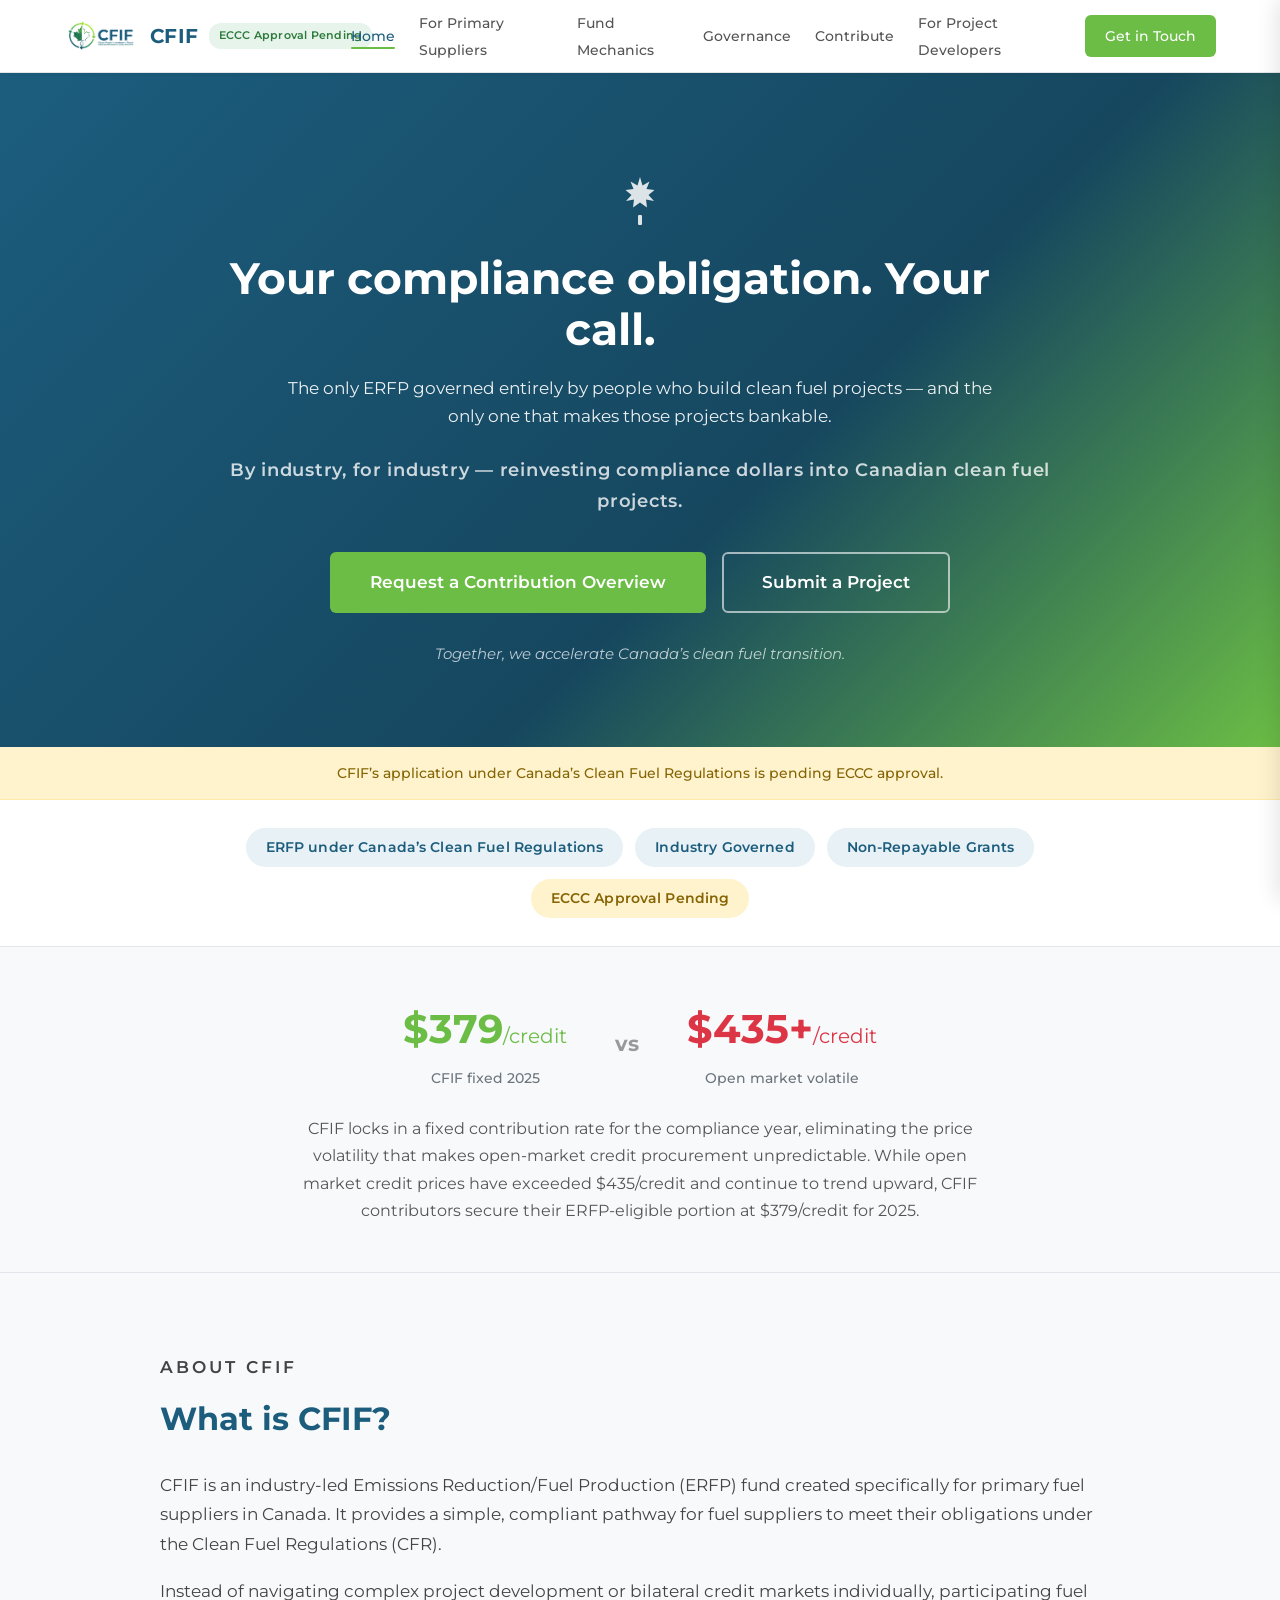
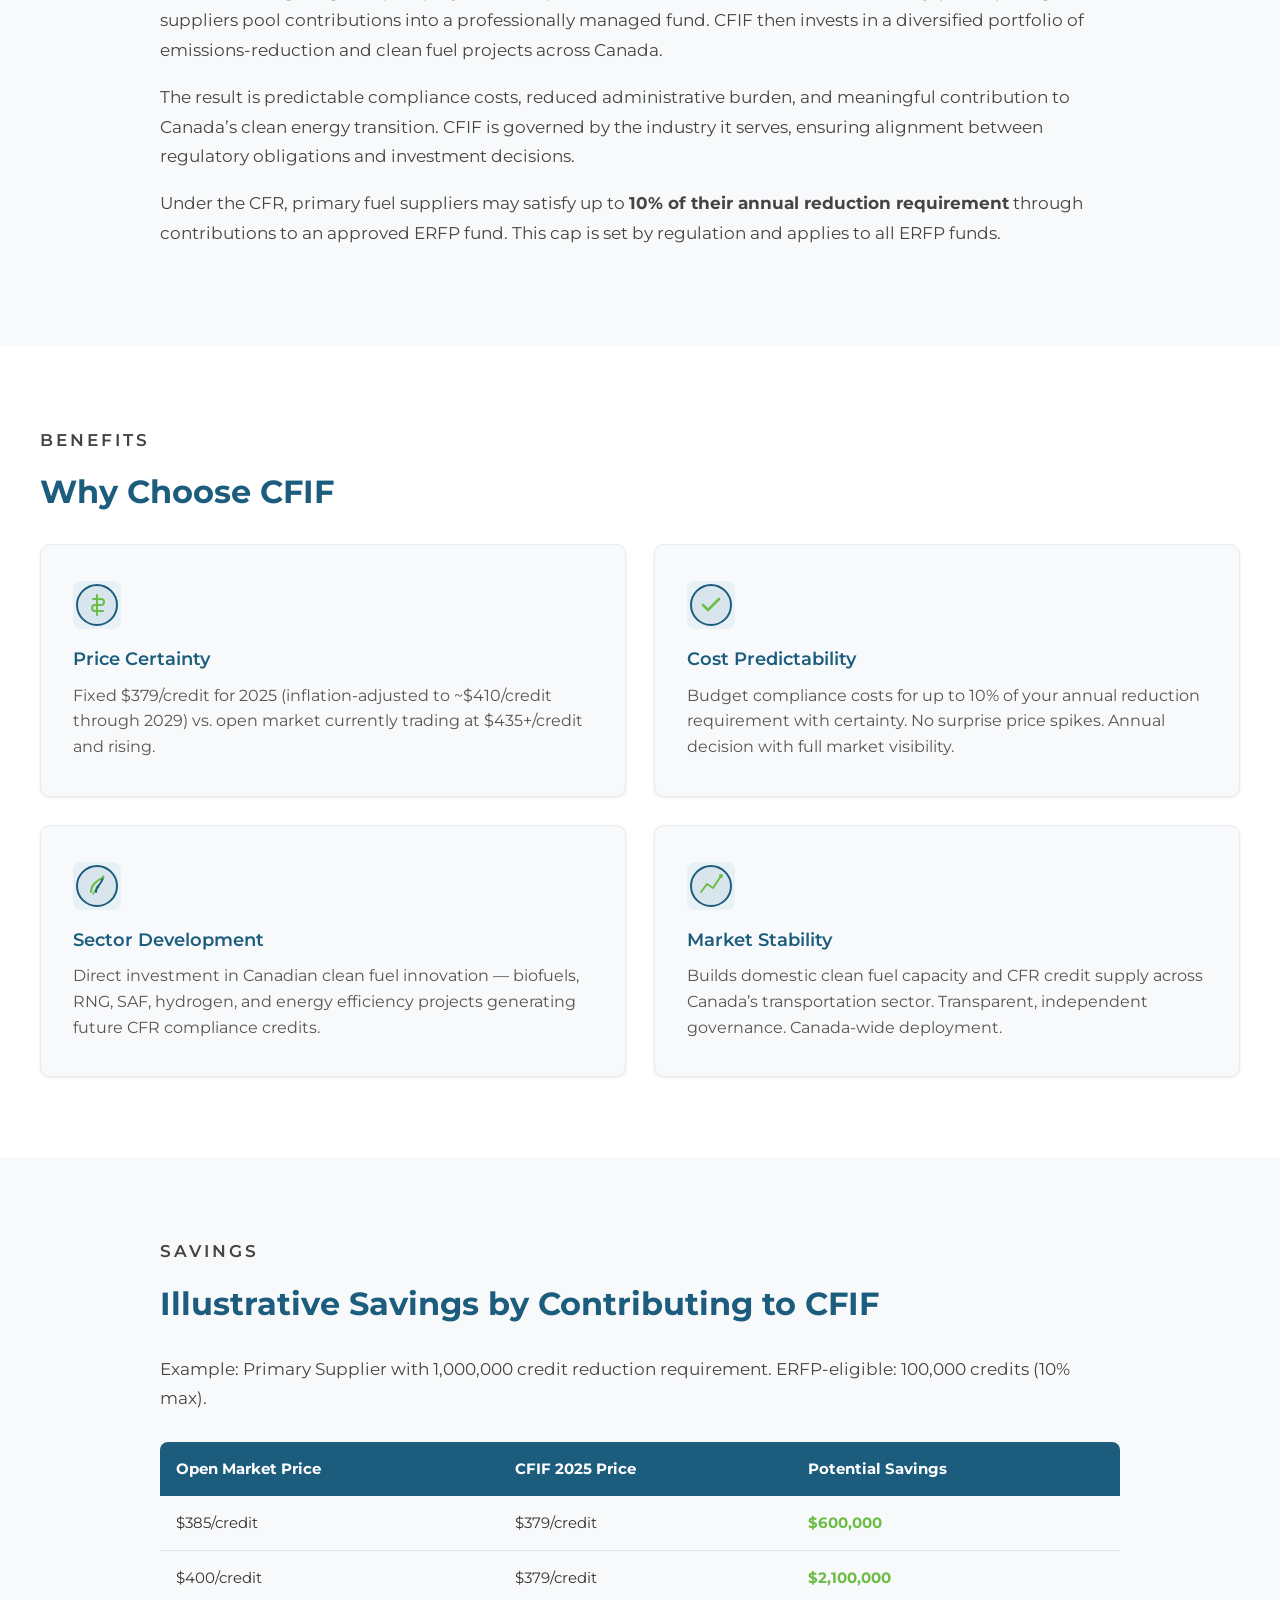
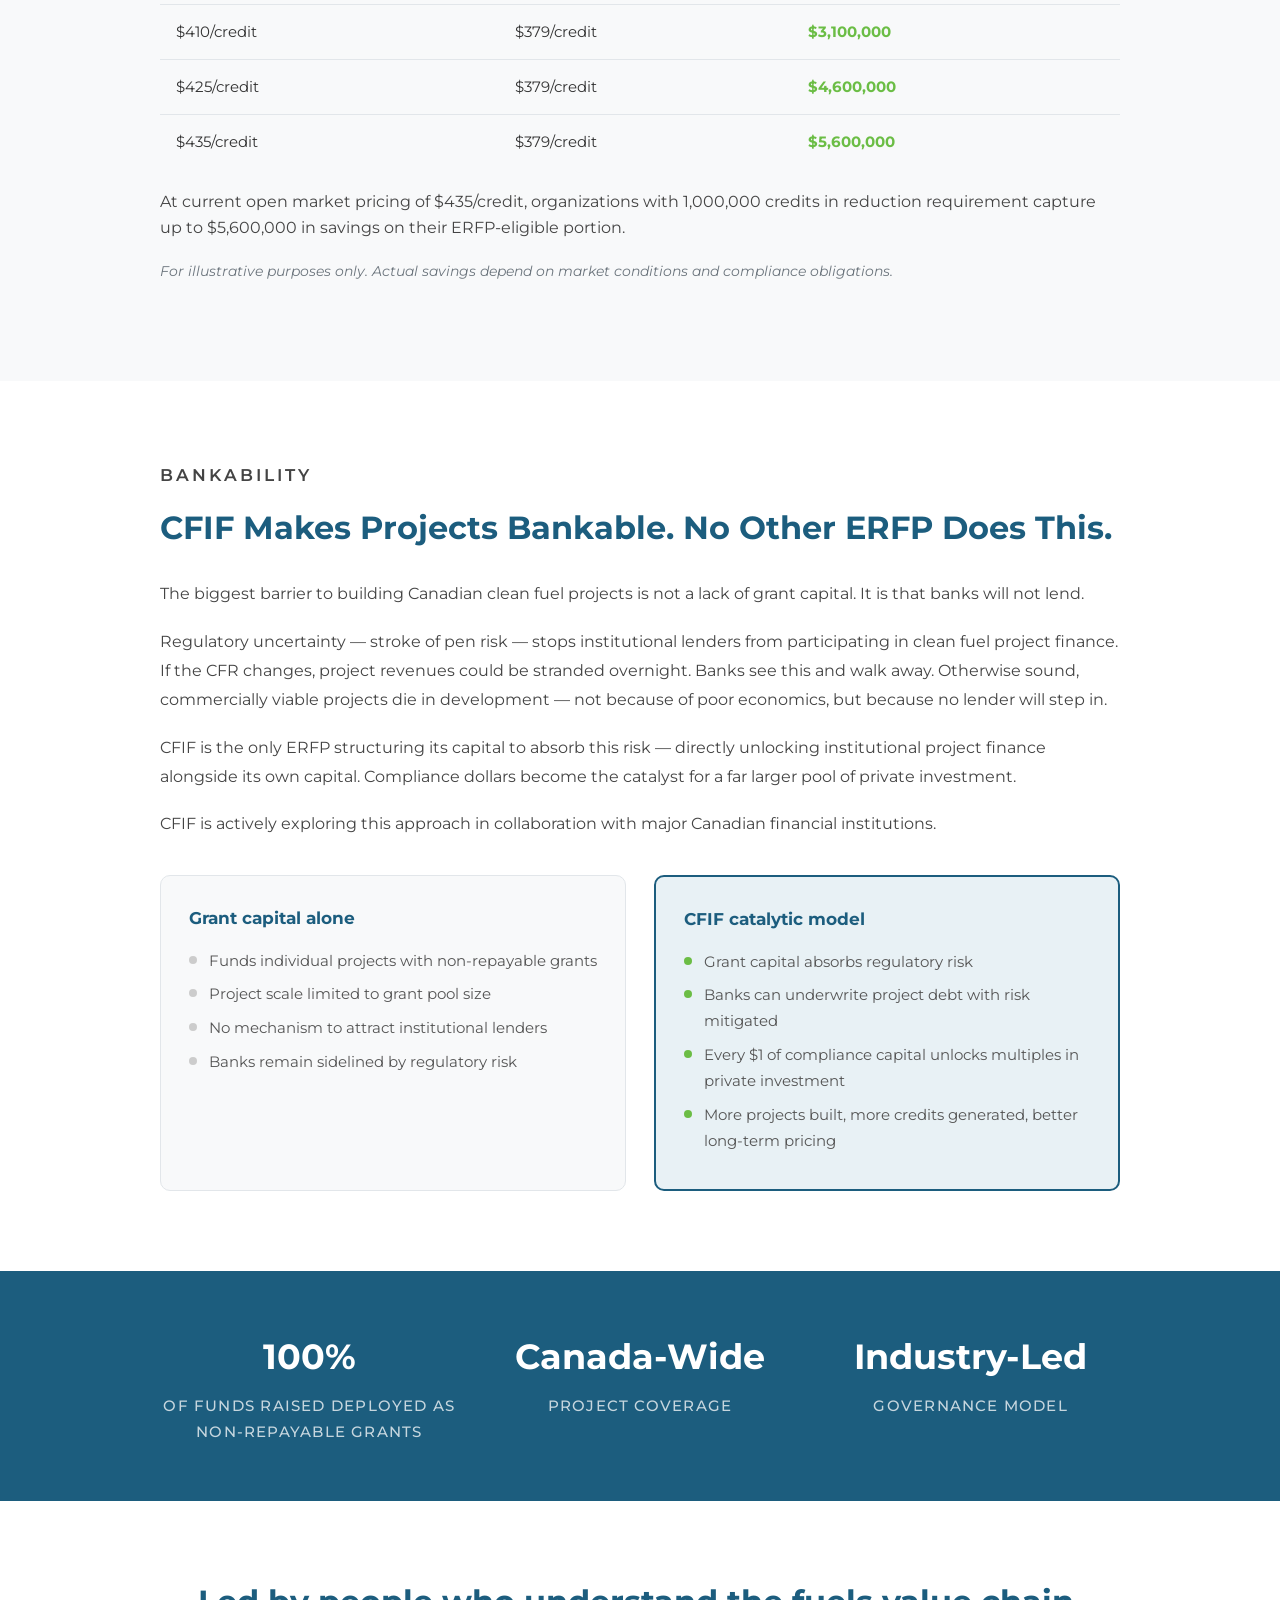
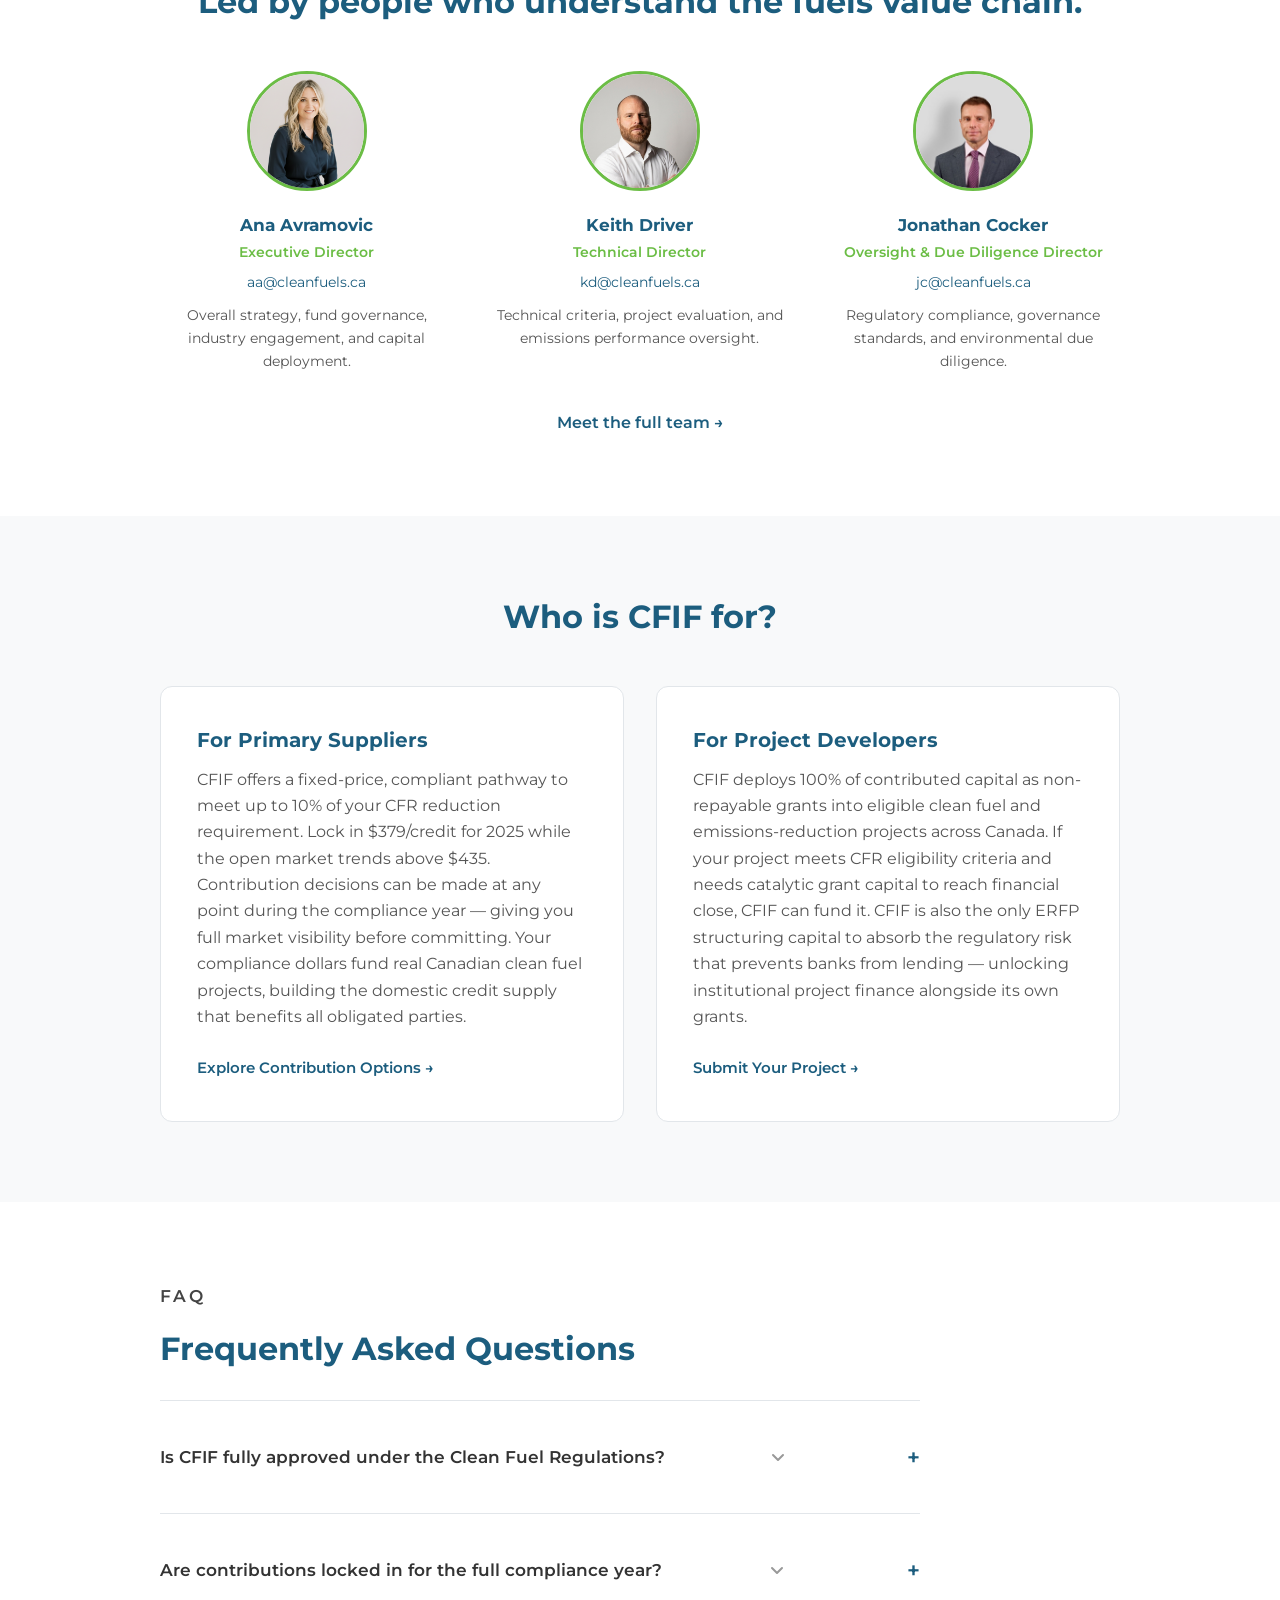
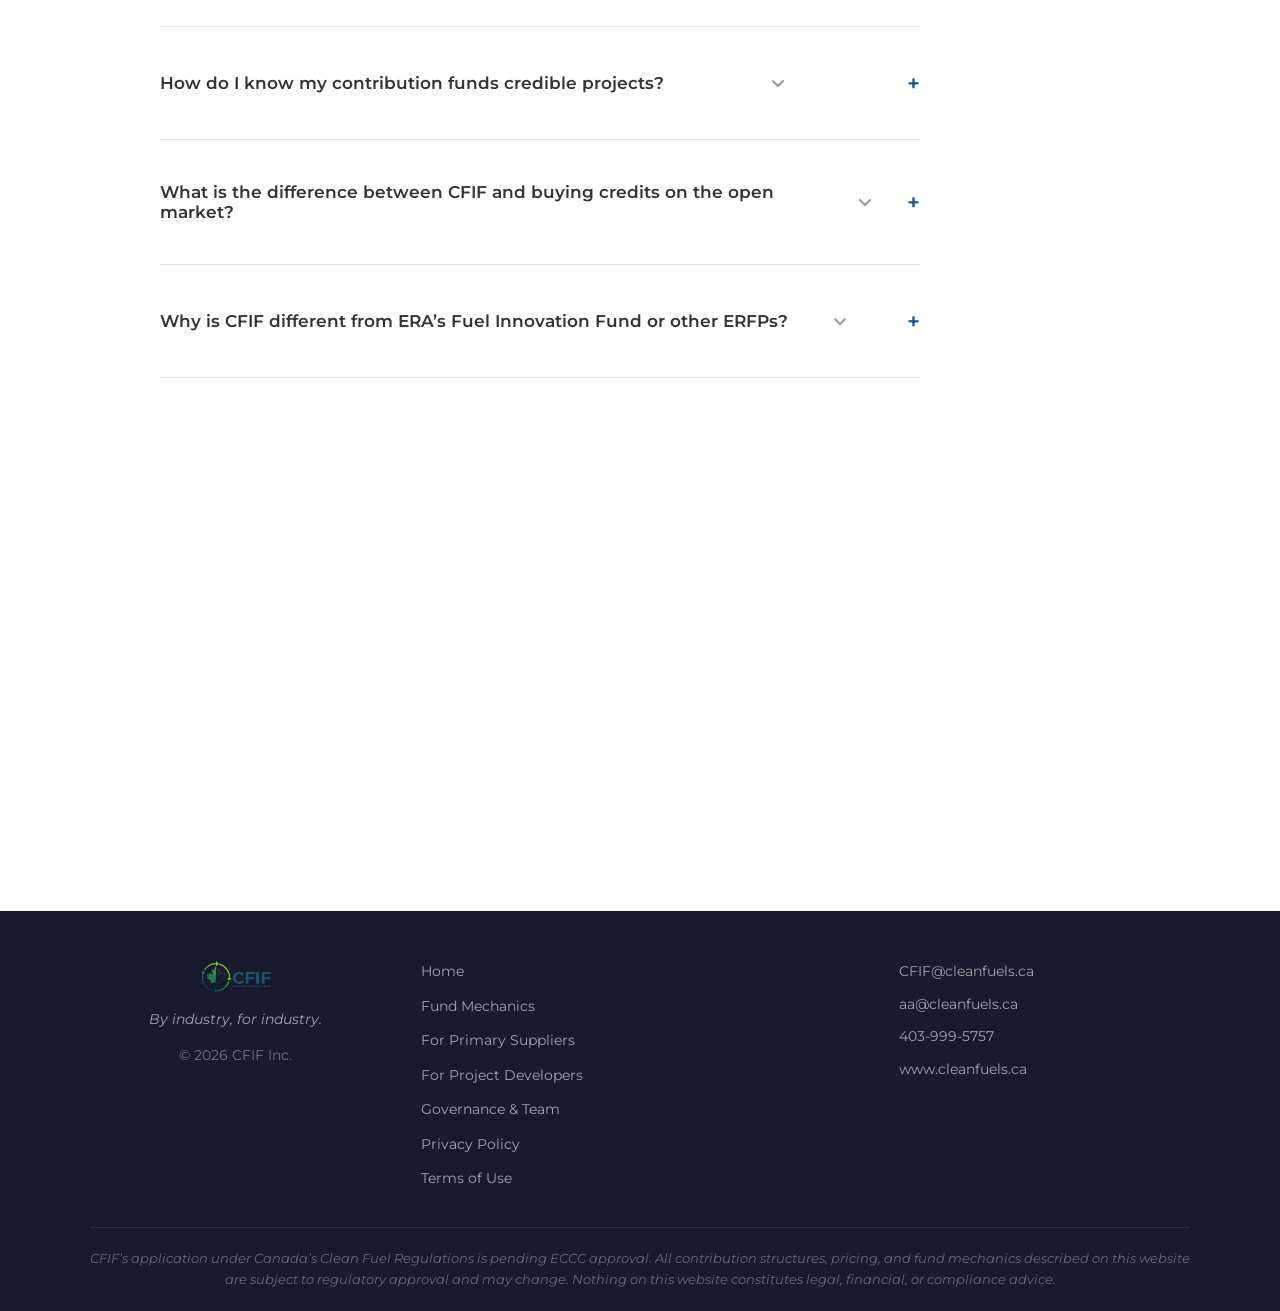
==== commit db691e9c: "Fix nav consistency and footer logo sizing across all pages Standardize navigation to use index.html" ====
--- a/index.html
+++ b/index.html
@@ -587,7 +587,7 @@
   <footer class="site-footer">
     <div class="footer-grid">
       <div class="footer-brand">
-        <img src="assets/cfif_logo_with_text.png" alt="CFIF Logo">
+        <img src="assets/cfif_logo_with_text.png" alt="CFIF Logo" height="36" style="max-height:36px;width:auto;opacity:0.9;">
         <p class="footer-tagline">By industry, for industry.</p>
         <p class="footer-copy">&copy; 2026 CFIF Inc.</p>
       </div>
--- a/assets/style.css
+++ b/assets/style.css
@@ -54,68 +54,25 @@
 .container { max-width: var(--max-width); margin: 0 auto; padding: 0 24px; }
 
 /* ─── NAVIGATION ─────────────────────────────── */
-.nav {
-  position: sticky;
-  top: 0;
-  z-index: 100;
-  background: var(--white);
-  border-bottom: 1px solid var(--neutral-dark);
-  padding: 0 24px;
-}
-
-.nav-inner {
-  max-width: var(--max-width);
-  margin: 0 auto;
-  display: flex;
-  align-items: center;
-  justify-content: space-between;
-  height: 72px;
-}
-
-.nav-logo {
-  display: flex;
-  align-items: center;
-  gap: 10px;
-  font-weight: 700;
-  font-size: 1.15rem;
-  color: var(--primary);
-}
-
-.nav-logo svg { height: 36px; width: auto; }
-
-.nav-links { display: flex; gap: 28px; list-style: none; }
-
-.nav-links a {
-  font-size: 0.9rem;
-  font-weight: 600;
-  color: var(--text-light);
-  padding: 4px 0;
-  border-bottom: 2px solid transparent;
-  transition: all var(--transition);
-}
-
-.nav-links a:hover,
-.nav-links a.active {
-  color: var(--primary);
-  border-bottom-color: var(--secondary);
-}
-
-.nav-hamburger {
-  display: none;
-  background: none;
-  border: none;
-  cursor: pointer;
-  padding: 8px;
-}
-
-.nav-hamburger span {
-  display: block;
-  width: 24px;
-  height: 2px;
-  background: var(--text);
-  margin: 5px 0;
-  transition: var(--transition);
-}
+.site-header { position: sticky; top: 0; z-index: 1000; background: #fff; border-bottom: 1px solid #e2e6ea; box-shadow: 0 1px 4px rgba(0,0,0,0.06); }
+.nav-container { max-width: 1200px; margin: 0 auto; padding: 0 24px; display: flex; align-items: center; justify-content: space-between; height: 72px; }
+.nav-logo { display: flex; align-items: center; gap: 10px; text-decoration: none; color: var(--primary); font-weight: 700; font-size: 1.25rem; letter-spacing: 0.02em; }
+.eccc-pill { display: inline-block; background: #E6F4EC; color: #2D7A3A; font-size: 0.7rem; font-weight: 600; padding: 3px 10px; border-radius: 12px; letter-spacing: 0.02em; white-space: nowrap; }
+.nav-links { display: flex; align-items: center; gap: 24px; list-style: none; margin: 0; padding: 0; }
+.nav-links a { text-decoration: none; color: #555; font-weight: 500; font-size: 0.9rem; transition: color 0.2s; position: relative; }
+.nav-links a:hover, .nav-links a.active { color: var(--primary); }
+.nav-links a.active::after { content: ''; position: absolute; bottom: -4px; left: 0; right: 0; height: 2px; background: var(--secondary); border-radius: 1px; }
+.nav-cta-btn { display: inline-block; background: var(--secondary); color: #fff !important; padding: 9px 20px; border-radius: 6px; font-size: 0.88rem; font-weight: 600; text-decoration: none; transition: background 0.2s, transform 0.15s; white-space: nowrap; }
+.nav-cta-btn:hover { background: #4F9532; color: #fff !important; transform: translateY(-1px); }
+.hamburger { display: none; background: none; border: none; cursor: pointer; padding: 8px; }
+.hamburger svg { display: block; }
+.mobile-overlay { display: none; position: fixed; inset: 0; background: rgba(0,0,0,0.4); z-index: 999; }
+.mobile-overlay.open { display: block; }
+.mobile-menu { position: fixed; top: 0; right: -300px; width: 300px; height: 100%; background: #fff; z-index: 1001; transition: right 0.3s ease; padding: 80px 32px 32px; box-shadow: -4px 0 20px rgba(0,0,0,0.1); overflow-y: auto; }
+.mobile-menu.open { right: 0; }
+.mobile-menu a { display: block; padding: 14px 0; font-size: 1.05rem; font-weight: 500; color: #333; text-decoration: none; border-bottom: 1px solid #eee; }
+.mobile-menu a:hover, .mobile-menu a.active { color: var(--primary); }
+.mobile-close { position: absolute; top: 20px; right: 20px; background: none; border: none; cursor: pointer; padding: 8px; }
 
 /* ─── HERO ───────────────────────────────────── */
 .hero {
@@ -496,6 +453,11 @@
 }
 
 /* ─── RESPONSIVE ─────────────────────────────── */
+@media (max-width: 1024px) {
+  .nav-links { gap: 16px; }
+  .nav-links a { font-size: 0.82rem; }
+}
+
 @media (max-width: 768px) {
   h1 { font-size: 2rem; }
   h2 { font-size: 1.6rem; }
@@ -503,26 +465,8 @@
   .hero h1 { font-size: 2rem; }
   .section { padding: 56px 24px; }
 
-  .nav-links {
-    display: none;
-    position: absolute;
-    top: 72px;
-    left: 0;
-    right: 0;
-    background: var(--white);
-    flex-direction: column;
-    padding: 16px 24px;
-    gap: 0;
-    border-bottom: 1px solid var(--neutral-dark);
-    box-shadow: var(--shadow-md);
-  }
-
-  .nav-links.open { display: flex; }
-
-  .nav-links li { padding: 12px 0; border-bottom: 1px solid var(--neutral-bg); }
-  .nav-links li:last-child { border-bottom: none; }
-
-  .nav-hamburger { display: block; }
+  .nav-links { display: none; }
+  .hamburger { display: block; }
 
   .footer-inner { flex-direction: column; text-align: center; }
   .stats-grid { grid-template-columns: repeat(2, 1fr); }
@@ -535,4 +479,5 @@
   .card-grid { grid-template-columns: 1fr; }
   .stats-grid { grid-template-columns: 1fr; }
   .steps { grid-template-columns: 1fr; }
-}
+  .nav-container { height: 60px; }
+}
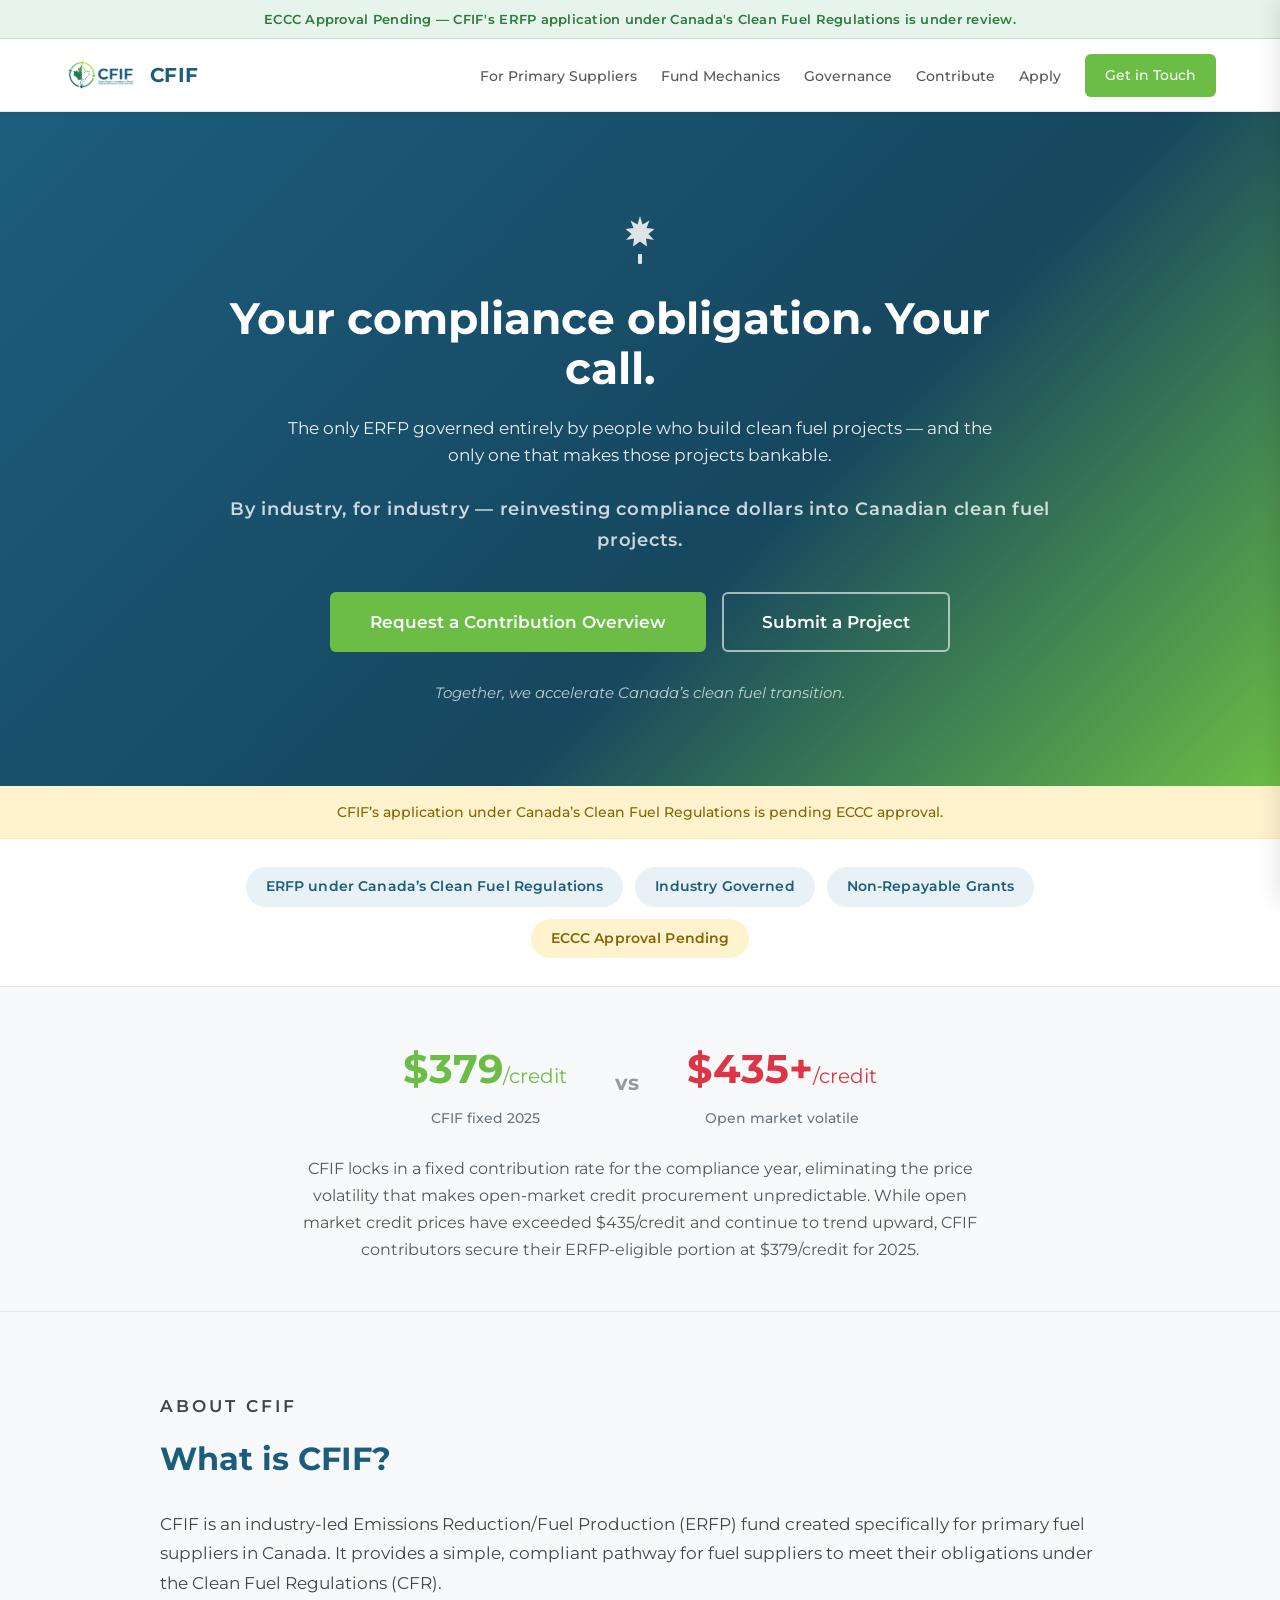
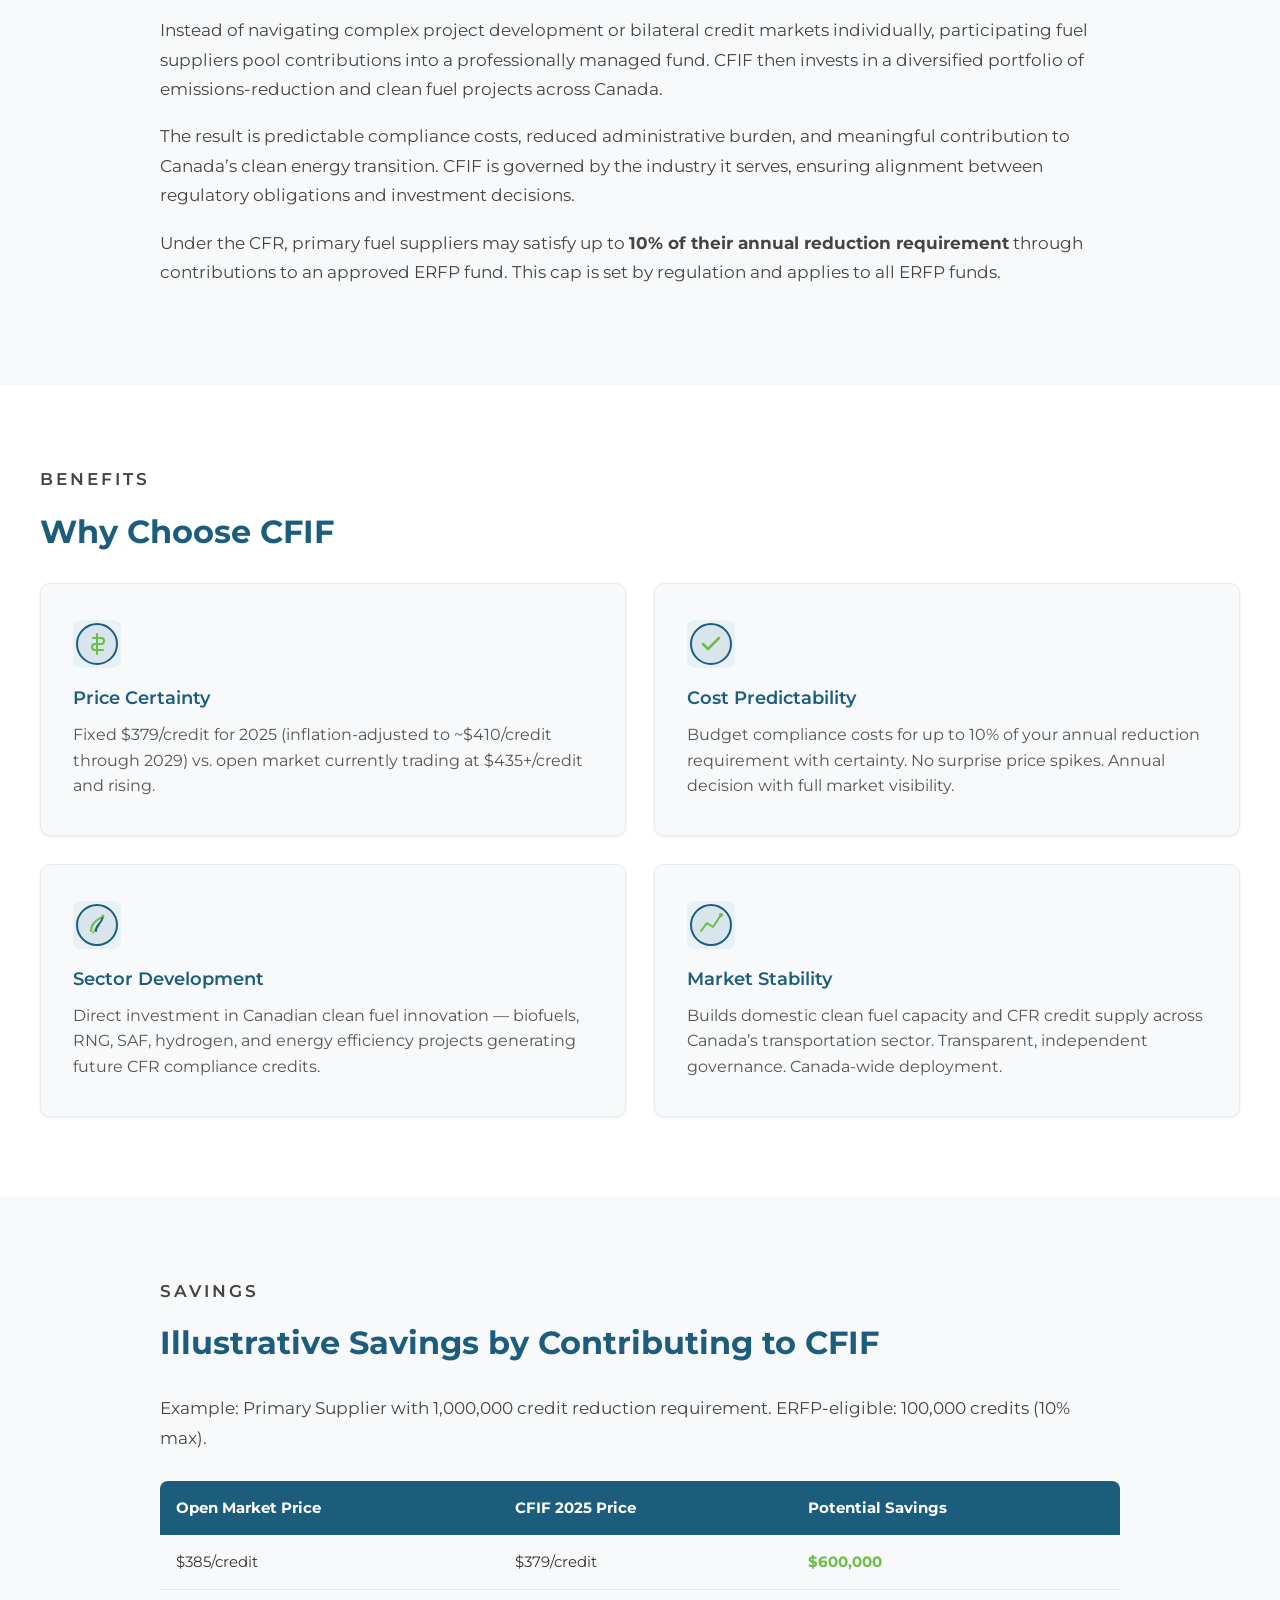
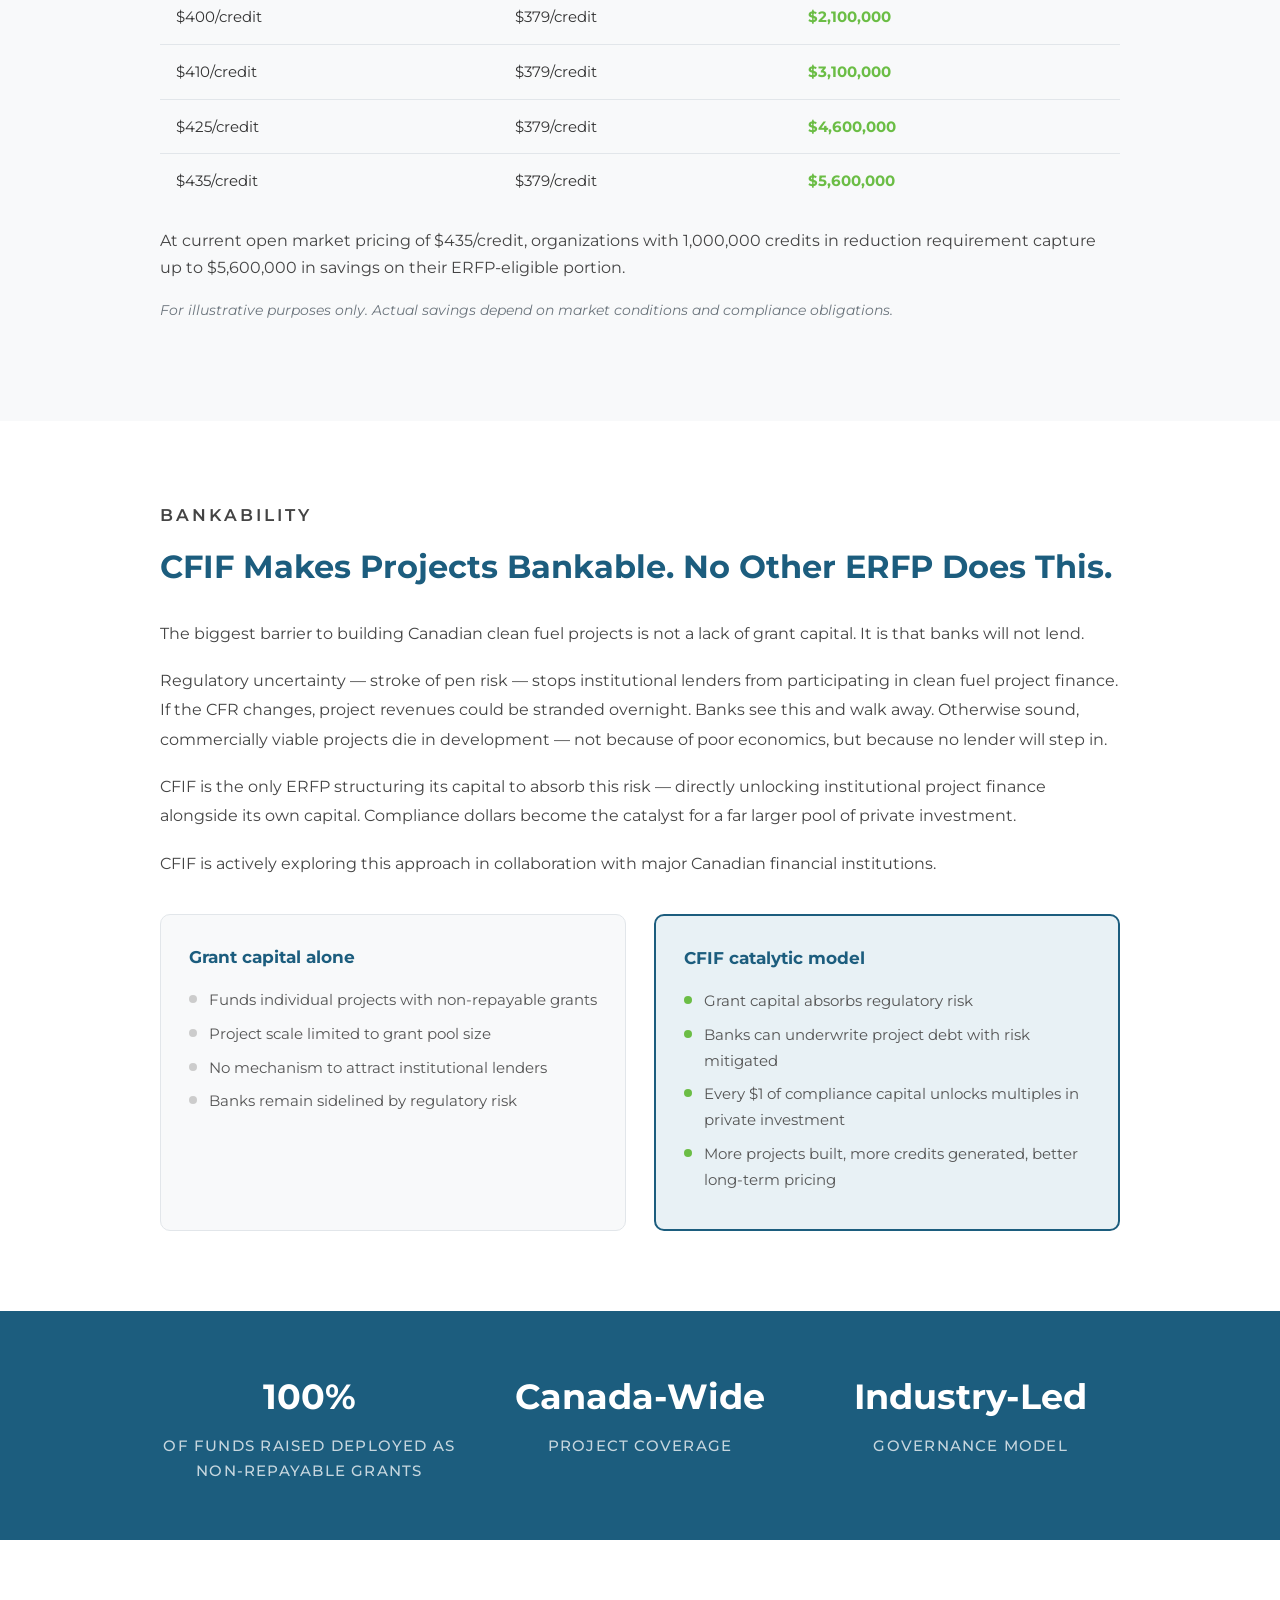
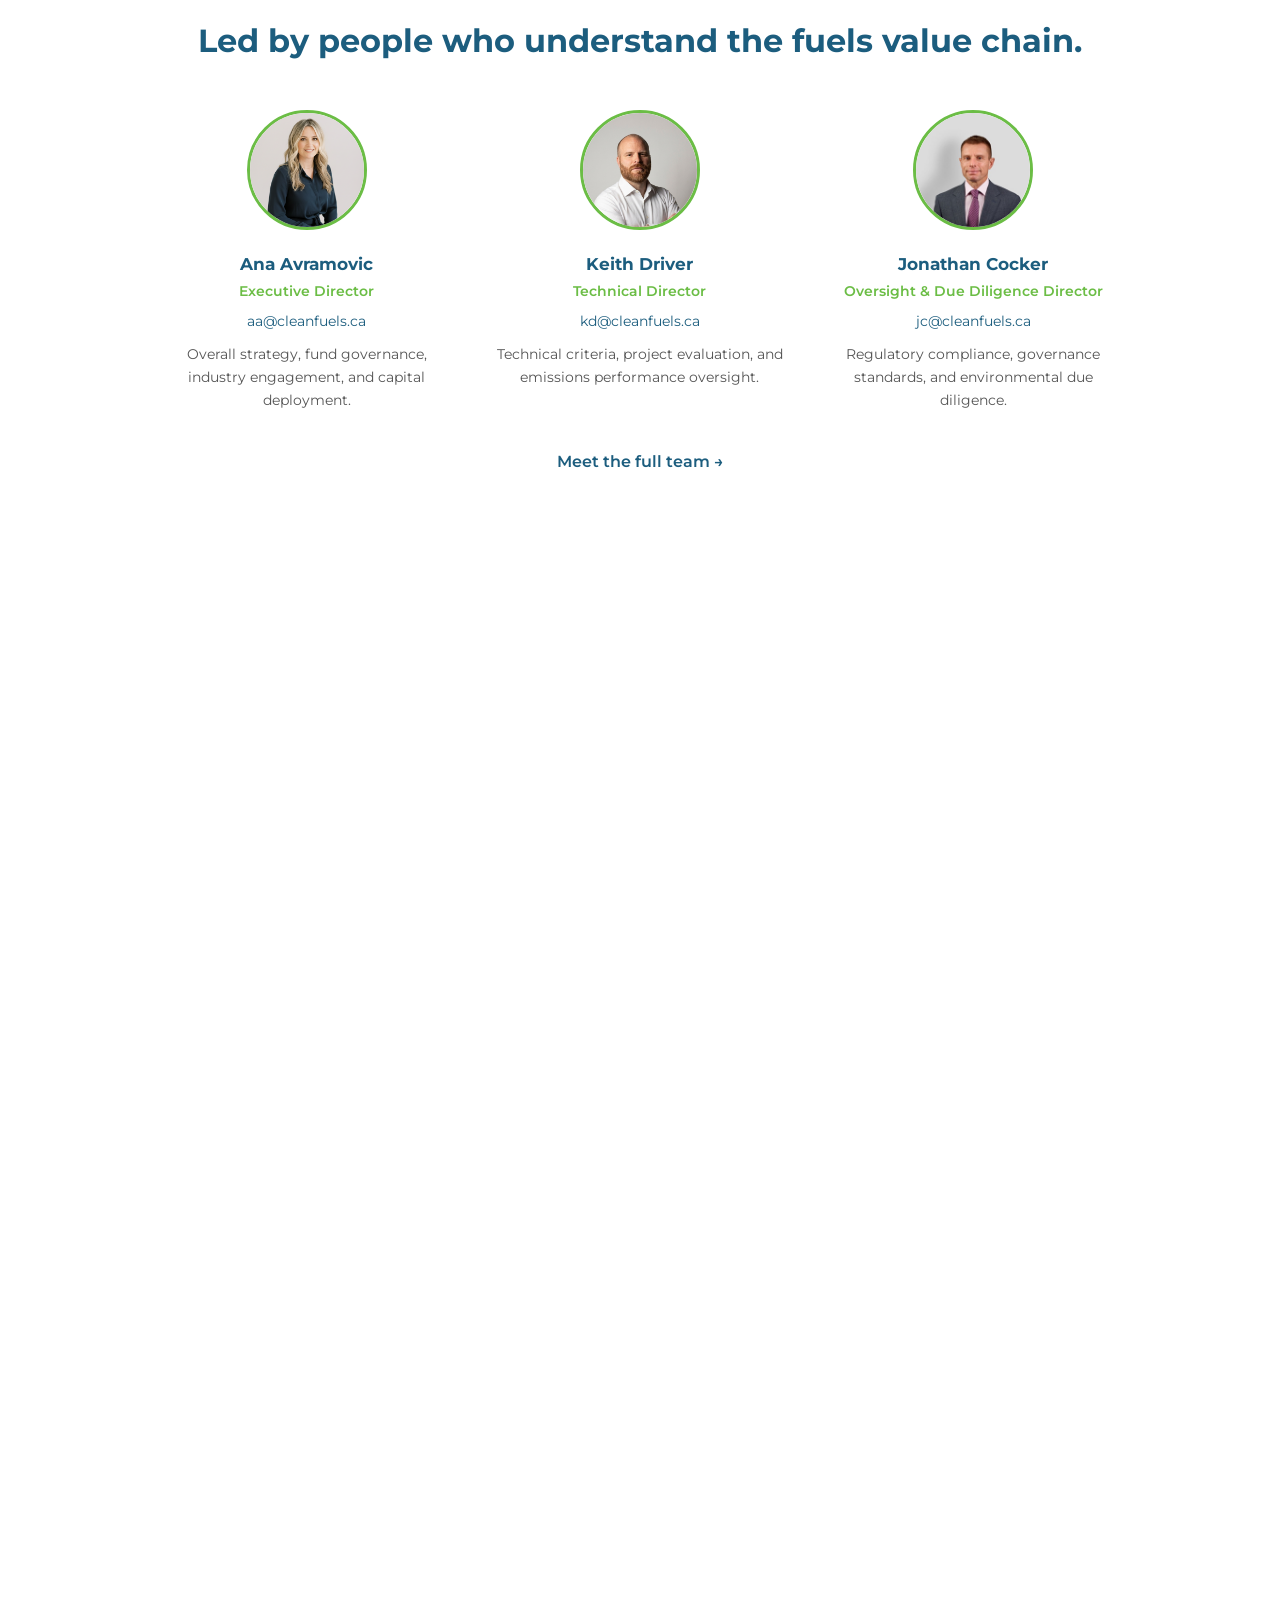
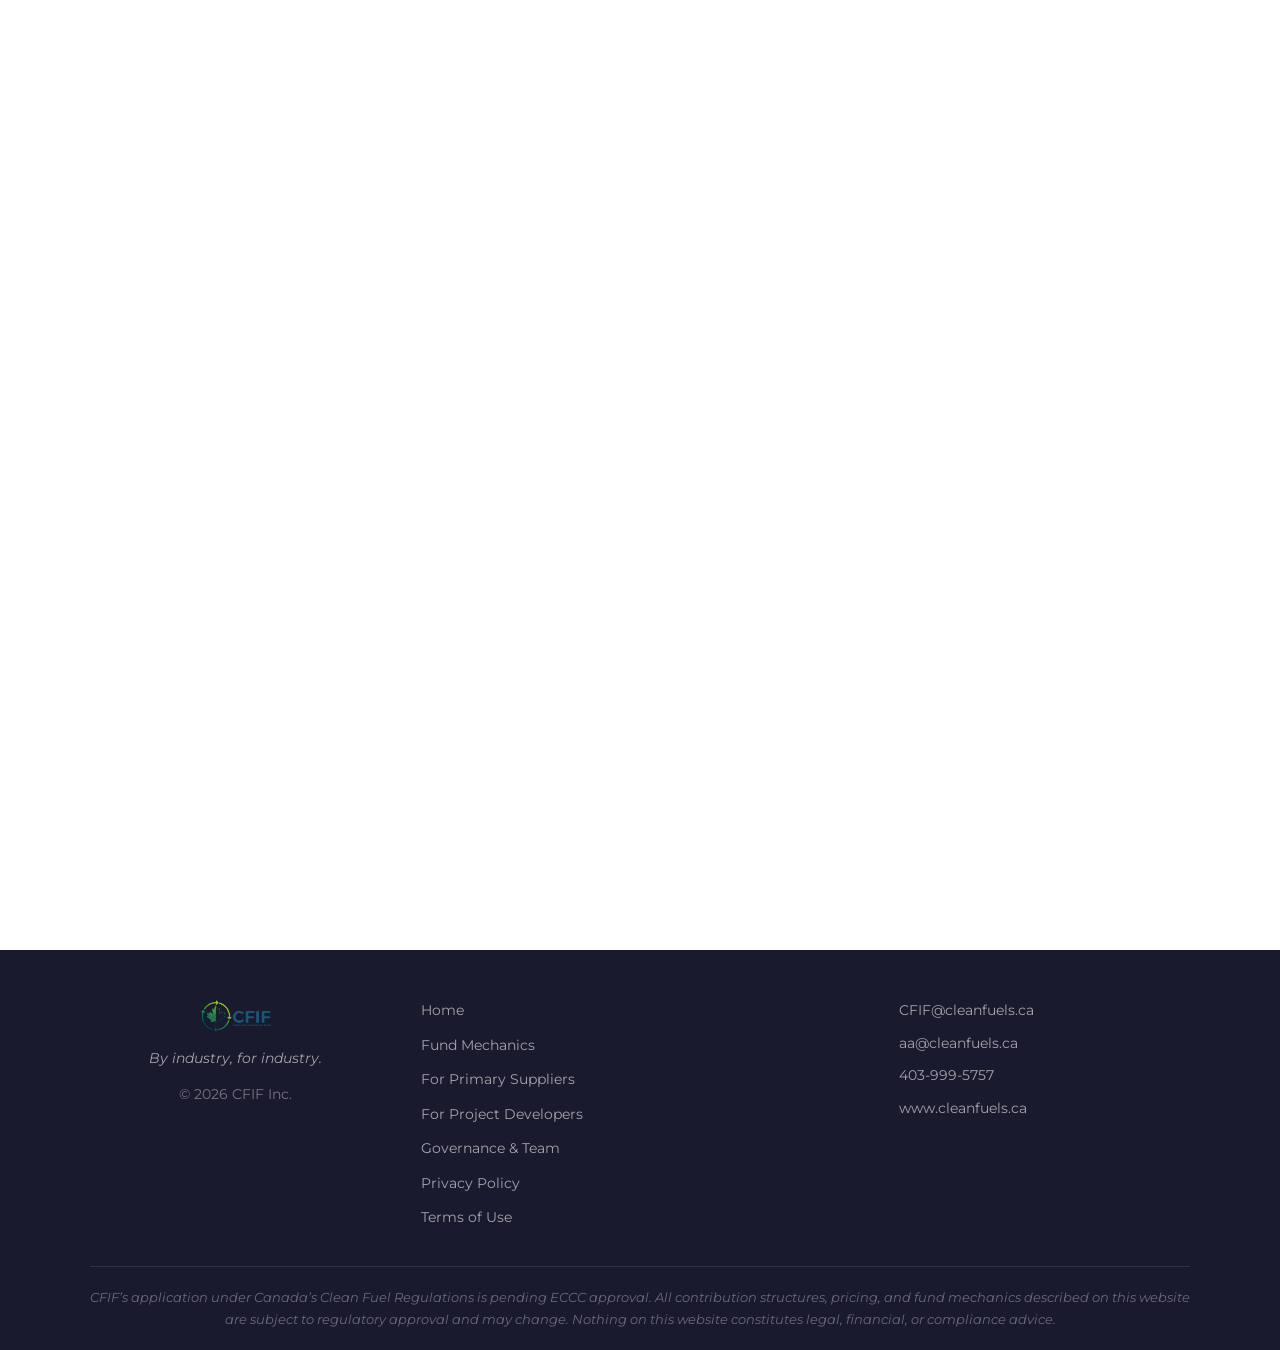
==== commit 0eea1d4f: "Nav polish: announcement bar, remove Home, shorten Apply, fix footer logo width - Add announcement-b" ====
--- a/index.html
+++ b/index.html
@@ -79,7 +79,7 @@
     .nav-container { max-width: 1200px; margin: 0 auto; padding: 0 24px; display: flex; align-items: center; justify-content: space-between; height: 72px; }
     .nav-logo { display: flex; align-items: center; gap: 10px; text-decoration: none; color: #1C5D7E; font-weight: 700; font-size: 1.25rem; letter-spacing: 0.02em; }
     .nav-logo svg { flex-shrink: 0; }
-    .eccc-pill { display: inline-block; background: #E6F4EC; color: #2D7A3A; font-size: 0.7rem; font-weight: 600; padding: 3px 10px; border-radius: 12px; letter-spacing: 0.02em; white-space: nowrap; }
+    .announcement-bar { background: #E6F4EC; border-bottom: 1px solid #c8e6c9; padding: 8px 24px; text-align: center; font-size: 0.82rem; font-weight: 600; color: #2D7A3A; letter-spacing: 0.02em; }
     .nav-links { display: flex; align-items: center; gap: 24px; list-style: none; margin: 0; padding: 0; }
     .nav-links a { text-decoration: none; color: #555; font-weight: 500; font-size: 0.9rem; transition: color 0.2s; position: relative; }
     .nav-links a:hover, .nav-links a.active { color: #1C5D7E; }
@@ -216,21 +216,21 @@
 </head>
 <body>
 
+  <div class="announcement-bar">ECCC Approval Pending — CFIF's ERFP application under Canada's Clean Fuel Regulations is under review.</div>
+
   <header class="site-header">
     <div class="nav-container">
       <a href="index.html" class="nav-logo" aria-label="CFIF Home">
         <img src="assets/cfif_image2.png" alt="CFIF Logo" height="38" style="max-height:38px;width:auto;">
         <span>CFIF</span>
-        <span class="eccc-pill">ECCC Approval Pending</span>
       </a>
       <nav aria-label="Main navigation">
         <ul class="nav-links">
-          <li><a href="index.html" class="active">Home</a></li>
           <li><a href="why-cfif.html">For Primary Suppliers</a></li>
           <li><a href="investment.html">Fund Mechanics</a></li>
           <li><a href="governance.html">Governance</a></li>
           <li><a href="contribute.html">Contribute</a></li>
-          <li><a href="apply.html">For Project Developers</a></li>
+          <li><a href="apply.html">Apply</a></li>
           <li><a href="contribute.html" class="nav-cta-btn">Get in Touch</a></li>
         </ul>
       </nav>
@@ -249,12 +249,11 @@
         <line x1="18" y1="6" x2="6" y2="18"/><line x1="6" y1="6" x2="18" y2="18"/>
       </svg>
     </button>
-    <a href="index.html" class="active">Home</a>
     <a href="why-cfif.html">For Primary Suppliers</a>
     <a href="investment.html">Fund Mechanics</a>
     <a href="governance.html">Governance</a>
     <a href="contribute.html">Contribute</a>
-    <a href="apply.html">For Project Developers</a>
+    <a href="apply.html">Apply</a>
     <a href="contribute.html" style="color:#6BBD45;font-weight:600;">Get in Touch</a>
   </div>
 
@@ -587,7 +586,7 @@
   <footer class="site-footer">
     <div class="footer-grid">
       <div class="footer-brand">
-        <img src="assets/cfif_logo_with_text.png" alt="CFIF Logo" height="36" style="max-height:36px;width:auto;opacity:0.9;">
+        <img src="assets/cfif_logo_with_text.png" alt="CFIF Logo" height="36" style="max-height:36px;max-width:180px;width:auto;opacity:0.9;">
         <p class="footer-tagline">By industry, for industry.</p>
         <p class="footer-copy">&copy; 2026 CFIF Inc.</p>
       </div>
--- a/assets/style.css
+++ b/assets/style.css
@@ -53,11 +53,23 @@
 
 .container { max-width: var(--max-width); margin: 0 auto; padding: 0 24px; }
 
+/* ─── ANNOUNCEMENT BAR ──────────────────────────── */
+.announcement-bar {
+  background: #E6F4EC;
+  border-bottom: 1px solid #c8e6c9;
+  padding: 8px 24px;
+  text-align: center;
+  font-size: 0.82rem;
+  font-weight: 600;
+  color: #2D7A3A;
+  letter-spacing: 0.02em;
+}
+
 /* ─── NAVIGATION ─────────────────────────────── */
 .site-header { position: sticky; top: 0; z-index: 1000; background: #fff; border-bottom: 1px solid #e2e6ea; box-shadow: 0 1px 4px rgba(0,0,0,0.06); }
 .nav-container { max-width: 1200px; margin: 0 auto; padding: 0 24px; display: flex; align-items: center; justify-content: space-between; height: 72px; }
 .nav-logo { display: flex; align-items: center; gap: 10px; text-decoration: none; color: var(--primary); font-weight: 700; font-size: 1.25rem; letter-spacing: 0.02em; }
-.eccc-pill { display: inline-block; background: #E6F4EC; color: #2D7A3A; font-size: 0.7rem; font-weight: 600; padding: 3px 10px; border-radius: 12px; letter-spacing: 0.02em; white-space: nowrap; }
+/* .eccc-pill removed — status moved to .announcement-bar (S53d) */
 .nav-links { display: flex; align-items: center; gap: 24px; list-style: none; margin: 0; padding: 0; }
 .nav-links a { text-decoration: none; color: #555; font-weight: 500; font-size: 0.9rem; transition: color 0.2s; position: relative; }
 .nav-links a:hover, .nav-links a.active { color: var(--primary); }
@@ -480,4 +492,5 @@
   .stats-grid { grid-template-columns: 1fr; }
   .steps { grid-template-columns: 1fr; }
   .nav-container { height: 60px; }
-}
+  .announcement-bar { font-size: 0.75rem; padding: 6px 16px; }
+}
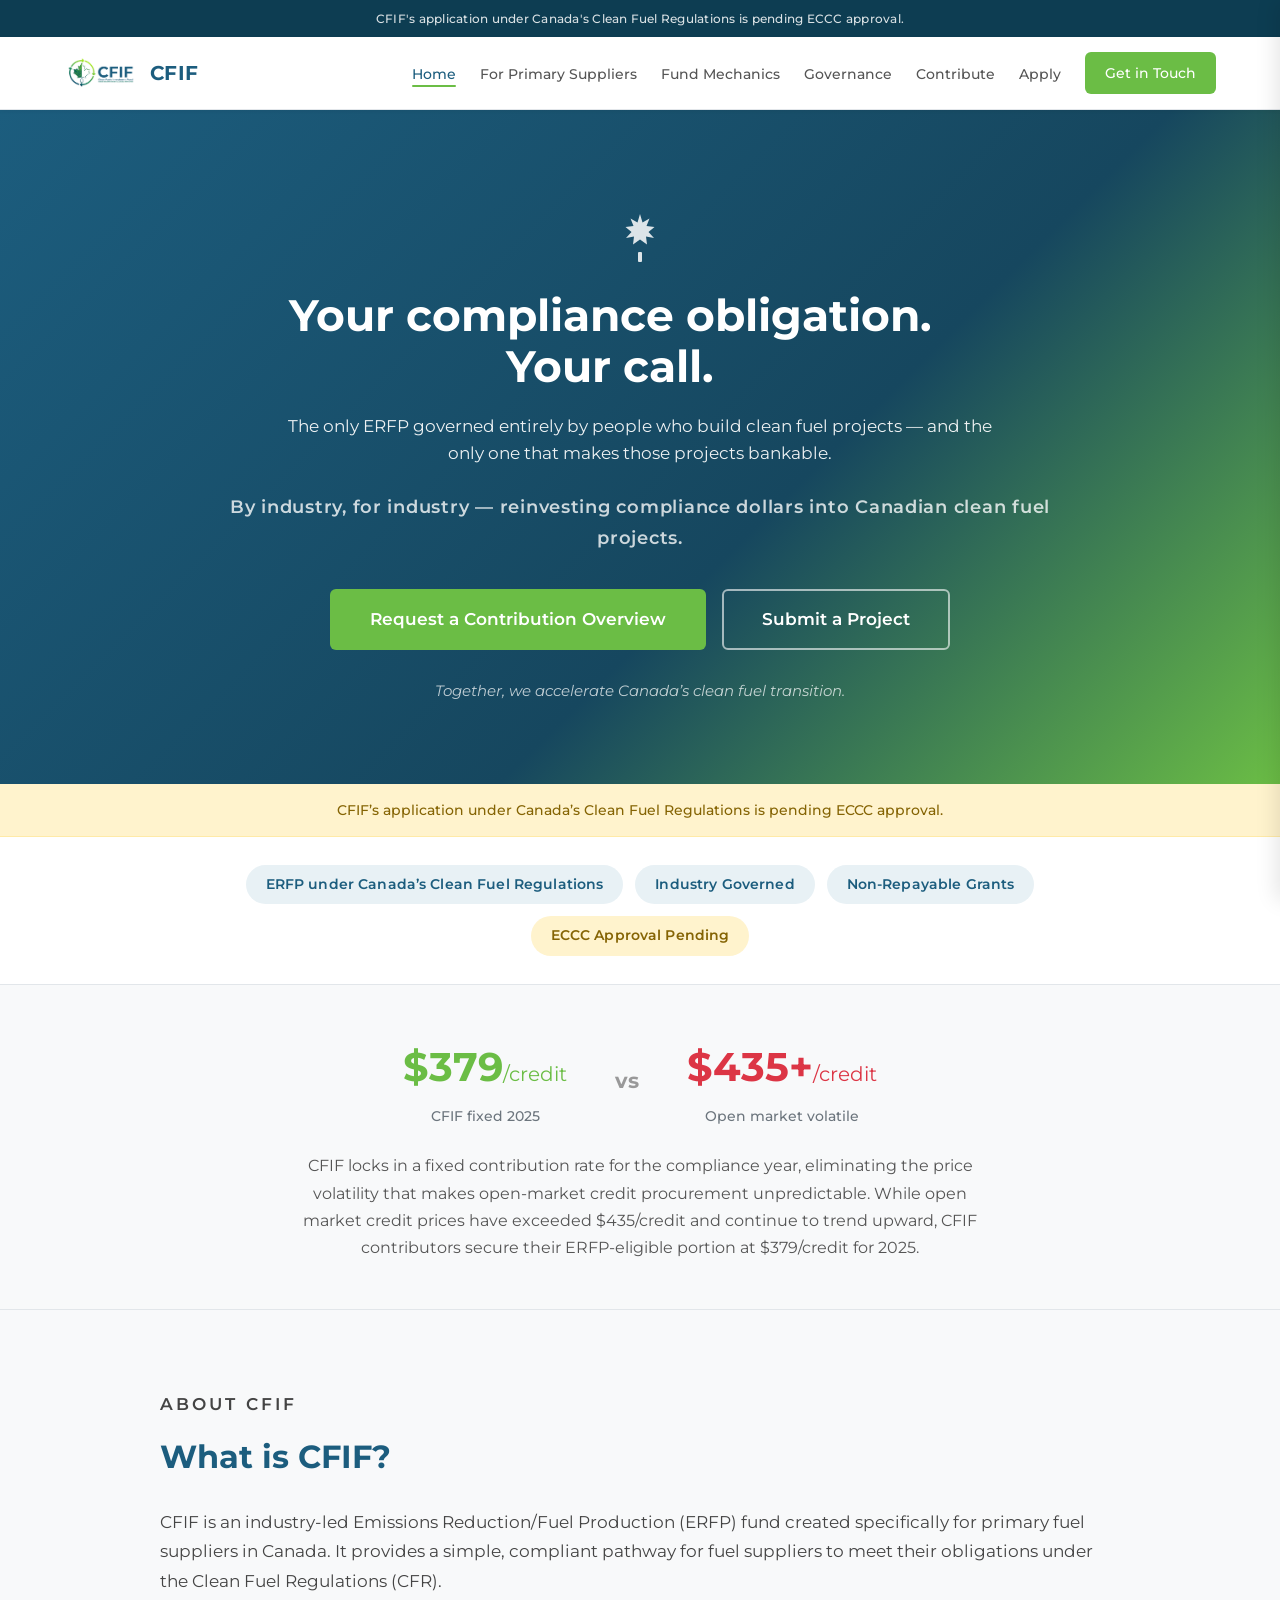
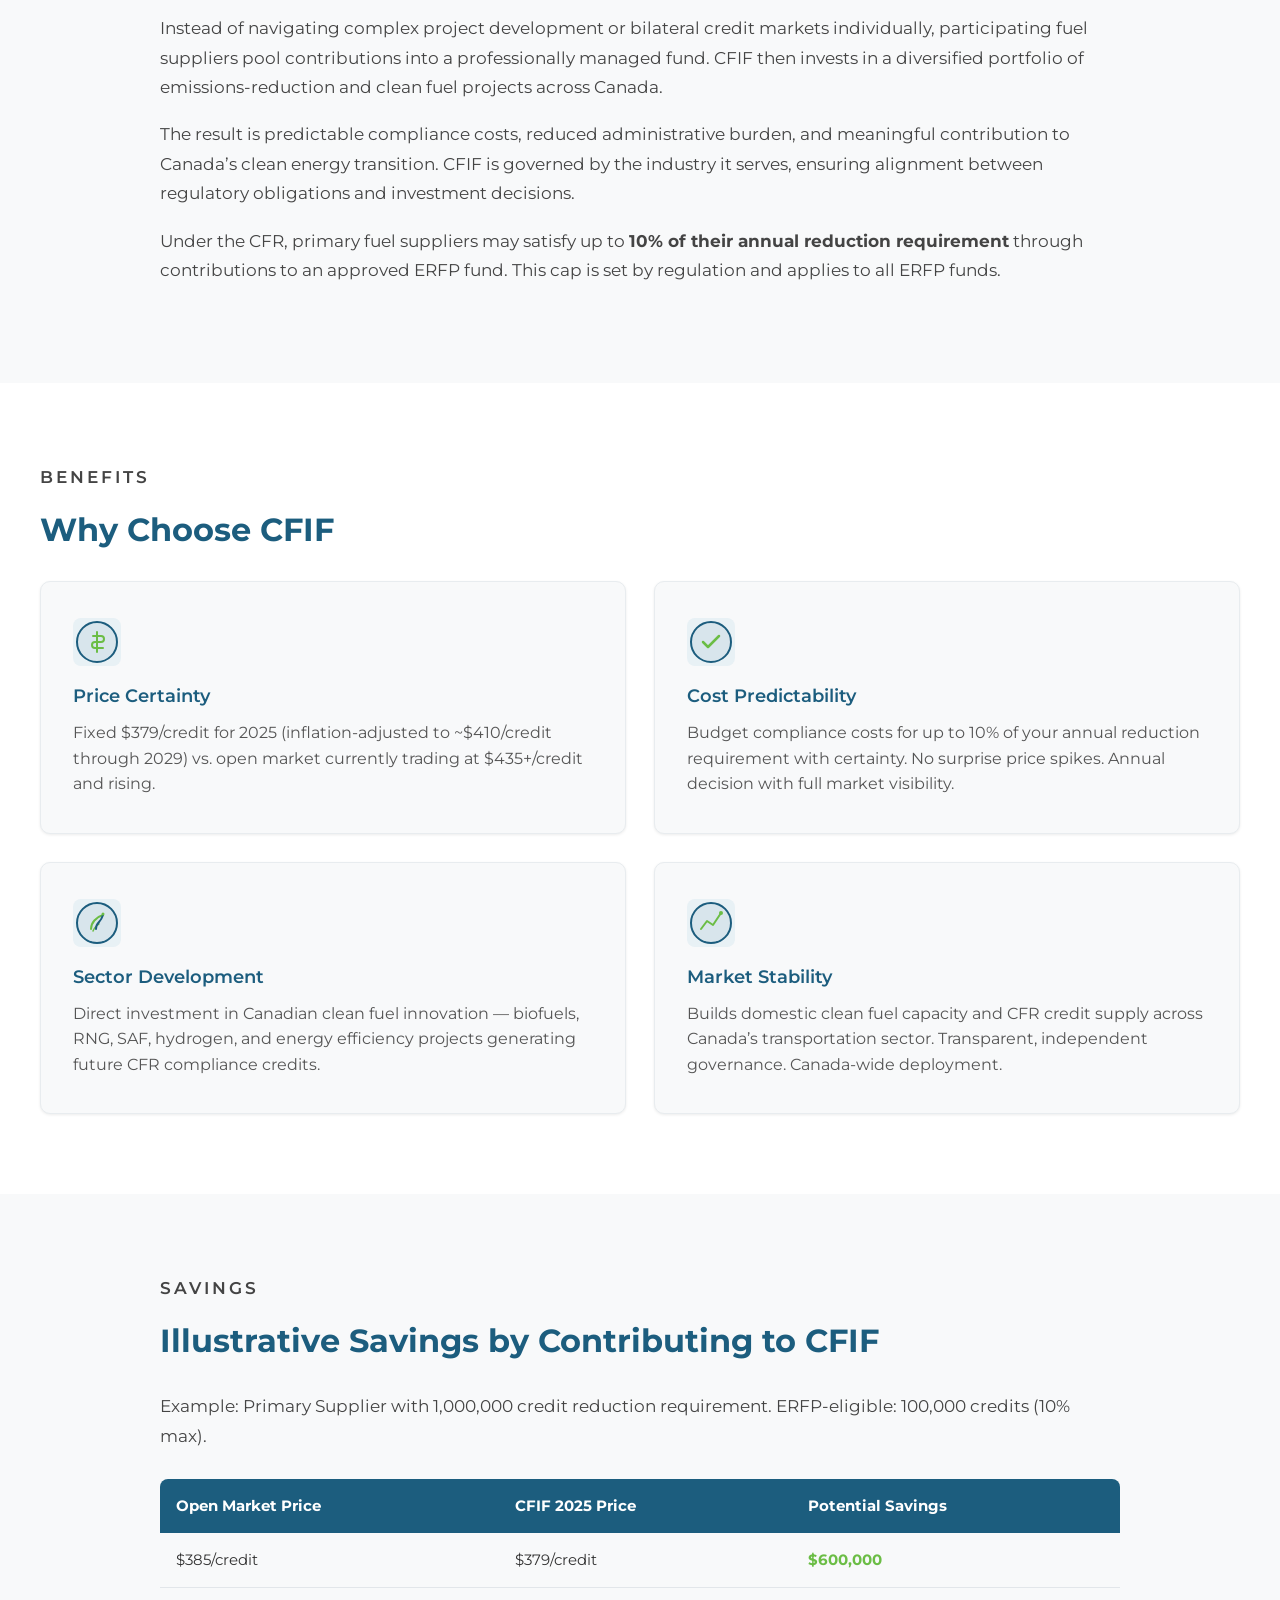
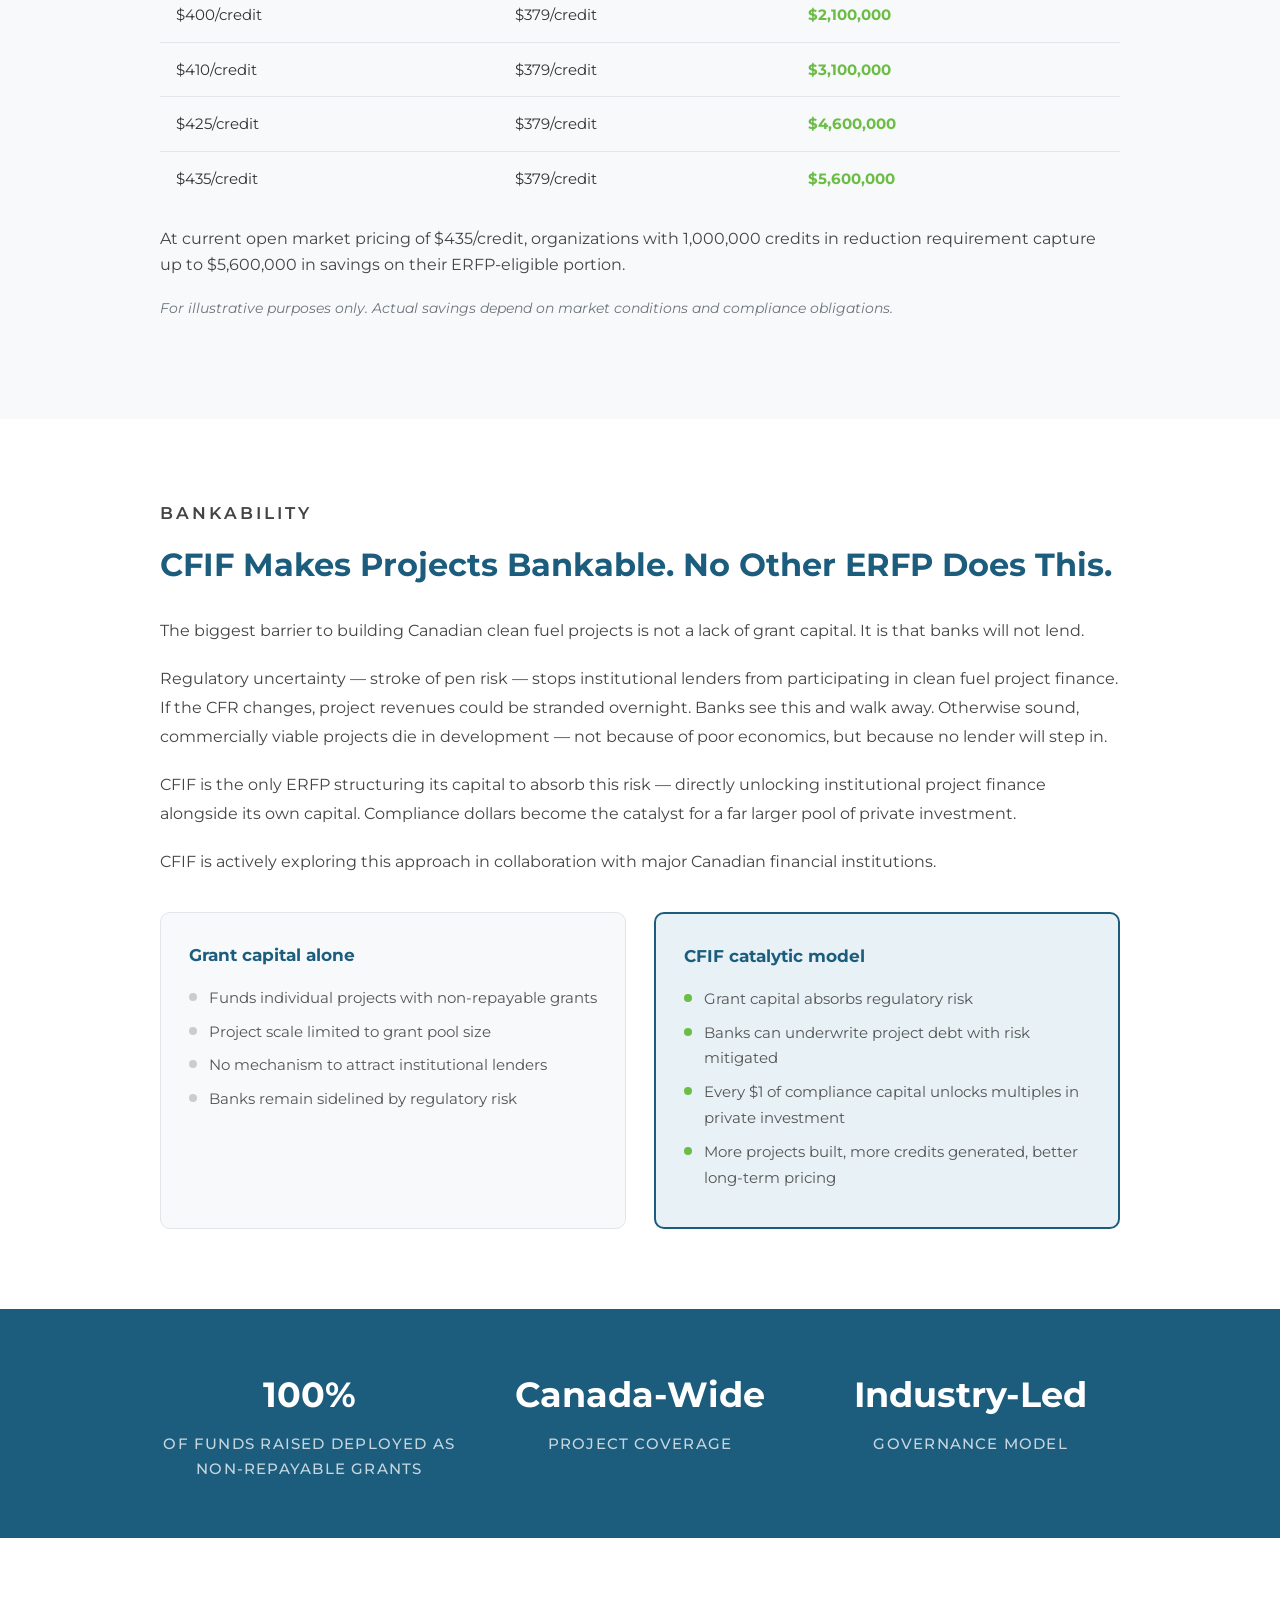
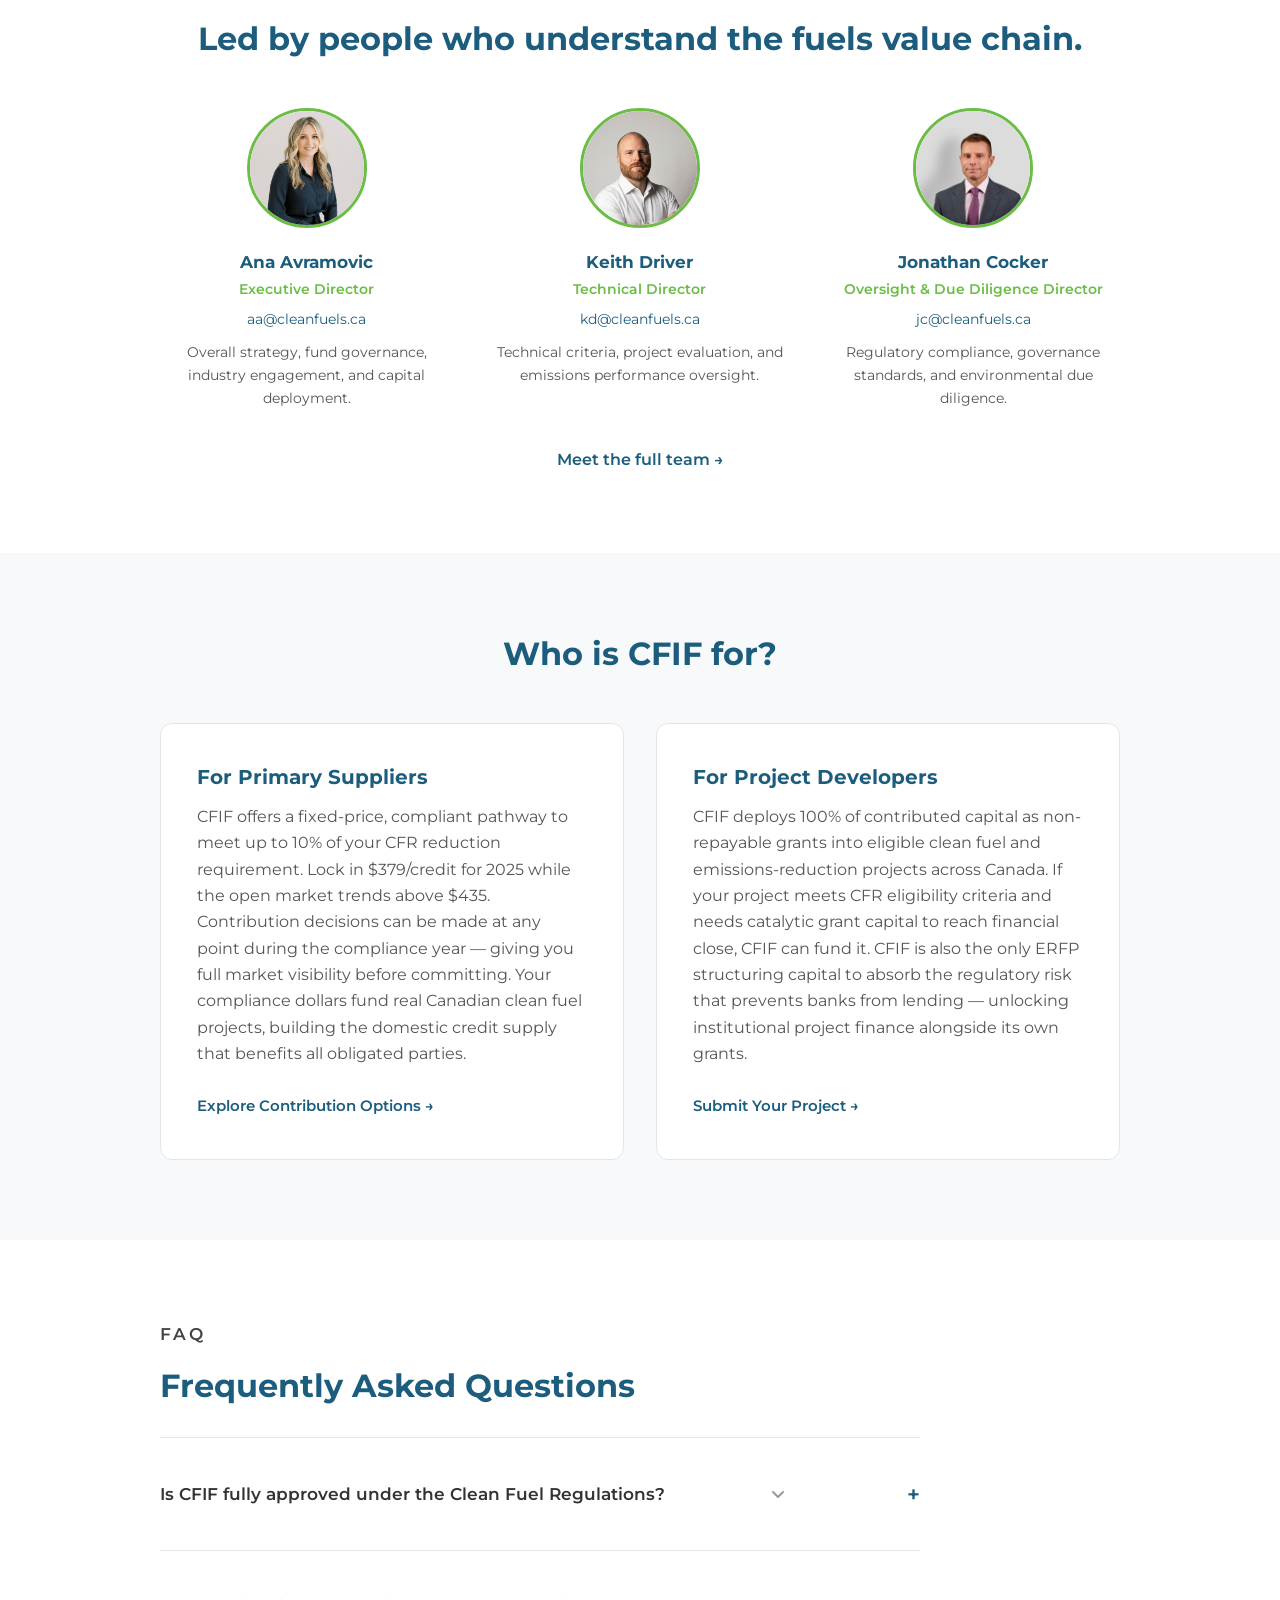
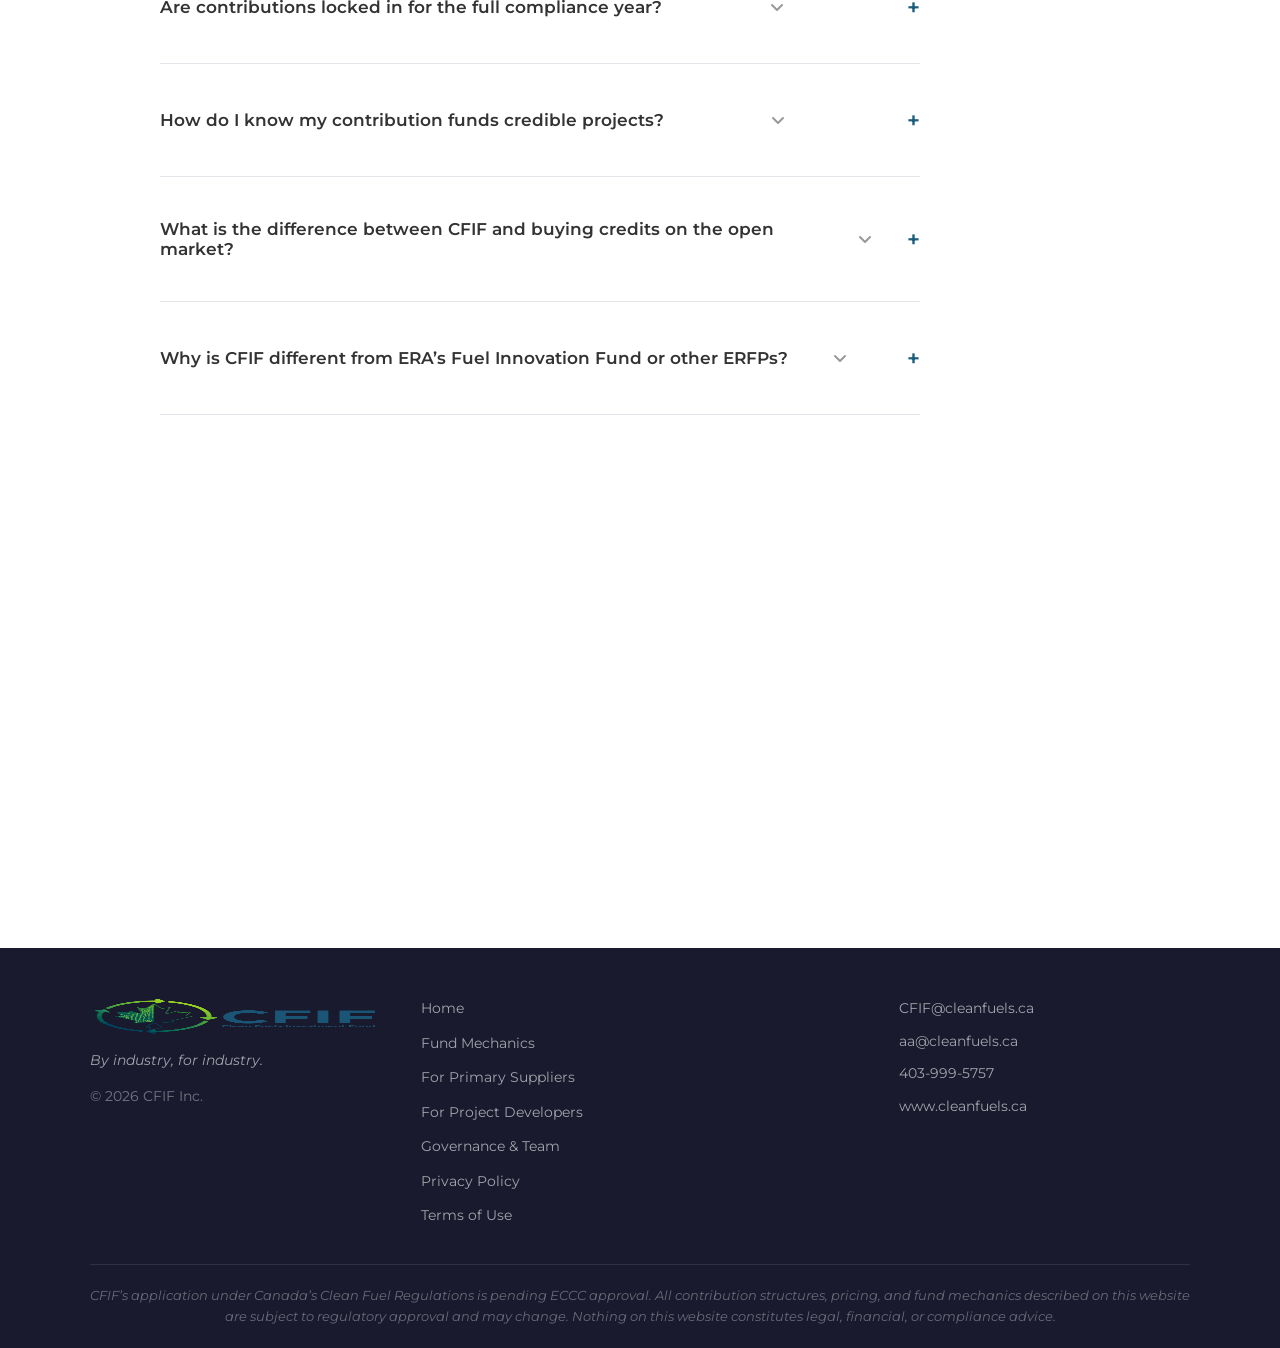
==== commit 9dfc39df: "S53d corrected: dark teal announcement bar, canonical footer, hero H1 break FIX 1: Hero H1 line brea" ====
--- a/index.html
+++ b/index.html
@@ -79,7 +79,7 @@
     .nav-container { max-width: 1200px; margin: 0 auto; padding: 0 24px; display: flex; align-items: center; justify-content: space-between; height: 72px; }
     .nav-logo { display: flex; align-items: center; gap: 10px; text-decoration: none; color: #1C5D7E; font-weight: 700; font-size: 1.25rem; letter-spacing: 0.02em; }
     .nav-logo svg { flex-shrink: 0; }
-    .announcement-bar { background: #E6F4EC; border-bottom: 1px solid #c8e6c9; padding: 8px 24px; text-align: center; font-size: 0.82rem; font-weight: 600; color: #2D7A3A; letter-spacing: 0.02em; }
+    .announcement-bar { background: #0D3D52; color: rgba(255,255,255,0.85); font-size: 0.78rem; font-weight: 500; text-align: center; padding: 8px 24px; letter-spacing: 0.02em; width: 100%; box-sizing: border-box; }
     .nav-links { display: flex; align-items: center; gap: 24px; list-style: none; margin: 0; padding: 0; }
     .nav-links a { text-decoration: none; color: #555; font-weight: 500; font-size: 0.9rem; transition: color 0.2s; position: relative; }
     .nav-links a:hover, .nav-links a.active { color: #1C5D7E; }
@@ -216,7 +216,7 @@
 </head>
 <body>
 
-  <div class="announcement-bar">ECCC Approval Pending — CFIF's ERFP application under Canada's Clean Fuel Regulations is under review.</div>
+  <div class="announcement-bar">CFIF's application under Canada's Clean Fuel Regulations is pending ECCC approval.</div>
 
   <header class="site-header">
     <div class="nav-container">
@@ -226,6 +226,7 @@
       </a>
       <nav aria-label="Main navigation">
         <ul class="nav-links">
+          <li><a href="index.html" class="active">Home</a></li>
           <li><a href="why-cfif.html">For Primary Suppliers</a></li>
           <li><a href="investment.html">Fund Mechanics</a></li>
           <li><a href="governance.html">Governance</a></li>
@@ -249,6 +250,7 @@
         <line x1="18" y1="6" x2="6" y2="18"/><line x1="6" y1="6" x2="18" y2="18"/>
       </svg>
     </button>
+    <a href="index.html" class="active">Home</a>
     <a href="why-cfif.html">For Primary Suppliers</a>
     <a href="investment.html">Fund Mechanics</a>
     <a href="governance.html">Governance</a>
@@ -265,7 +267,7 @@
           <path d="M28 4l2.5 8.5 7-4-3 7.5 8 1-6 5 5.5 6-8-1.5 1 8-7-5-7 5 1-8-8 1.5 5.5-6-6-5 8-1-3-7.5 7 4z" fill="#fff"/>
           <rect x="26" y="42" width="4" height="10" rx="1" fill="#fff"/>
         </svg>
-        <h1>Your compliance obligation. Your call.</h1>
+        <h1>Your compliance obligation.<br>Your call.</h1>
         <p class="subtitle">The only ERFP governed entirely by people who build clean fuel projects — and the only one that makes those projects bankable.</p>
         <p class="subhead">By industry, for industry — reinvesting compliance dollars into Canadian clean fuel projects.</p>
         <div class="hero-buttons">
@@ -586,7 +588,7 @@
   <footer class="site-footer">
     <div class="footer-grid">
       <div class="footer-brand">
-        <img src="assets/cfif_logo_with_text.png" alt="CFIF Logo" height="36" style="max-height:36px;max-width:180px;width:auto;opacity:0.9;">
+        <img src="assets/cfif_logo_with_text.png" alt="CFIF Logo">
         <p class="footer-tagline">By industry, for industry.</p>
         <p class="footer-copy">&copy; 2026 CFIF Inc.</p>
       </div>
--- a/assets/style.css
+++ b/assets/style.css
@@ -55,21 +55,22 @@
 
 /* ─── ANNOUNCEMENT BAR ──────────────────────────── */
 .announcement-bar {
-  background: #E6F4EC;
-  border-bottom: 1px solid #c8e6c9;
+  background: #0D3D52;
+  color: rgba(255,255,255,0.85);
+  font-size: 0.78rem;
+  font-weight: 500;
+  text-align: center;
   padding: 8px 24px;
-  text-align: center;
-  font-size: 0.82rem;
-  font-weight: 600;
-  color: #2D7A3A;
   letter-spacing: 0.02em;
+  width: 100%;
+  box-sizing: border-box;
 }
 
 /* ─── NAVIGATION ─────────────────────────────── */
 .site-header { position: sticky; top: 0; z-index: 1000; background: #fff; border-bottom: 1px solid #e2e6ea; box-shadow: 0 1px 4px rgba(0,0,0,0.06); }
 .nav-container { max-width: 1200px; margin: 0 auto; padding: 0 24px; display: flex; align-items: center; justify-content: space-between; height: 72px; }
 .nav-logo { display: flex; align-items: center; gap: 10px; text-decoration: none; color: var(--primary); font-weight: 700; font-size: 1.25rem; letter-spacing: 0.02em; }
-/* .eccc-pill removed — status moved to .announcement-bar (S53d) */
+.eccc-pill { display: inline-block; background: #E6F4EC; color: #2D7A3A; font-size: 0.72rem; font-weight: 600; padding: 3px 10px; border-radius: 12px; letter-spacing: 0.02em; white-space: nowrap; }
 .nav-links { display: flex; align-items: center; gap: 24px; list-style: none; margin: 0; padding: 0; }
 .nav-links a { text-decoration: none; color: #555; font-weight: 500; font-size: 0.9rem; transition: color 0.2s; position: relative; }
 .nav-links a:hover, .nav-links a.active { color: var(--primary); }
@@ -371,48 +372,22 @@
 .step h3 { font-size: 1.05rem; margin-bottom: 8px; }
 .step p { font-size: 0.9rem; color: var(--text-light); margin-bottom: 0; }
 
-/* ─── FOOTER ─────────────────────────────────── */
-.footer {
-  background: var(--primary-dark);
-  color: rgba(255,255,255,0.8);
-  padding: 48px 24px;
-}
-
-.footer-inner {
-  max-width: var(--max-width);
-  margin: 0 auto;
-  display: flex;
-  align-items: center;
-  justify-content: space-between;
-  flex-wrap: wrap;
-  gap: 24px;
-}
-
-.footer-brand {
-  display: flex;
-  align-items: center;
-  gap: 12px;
-}
-
-.footer-brand svg { height: 28px; }
-
-.footer-text {
-  font-size: 0.85rem;
-  line-height: 1.6;
-}
-
-.footer-text a {
-  color: rgba(255,255,255,0.6);
-  font-size: 0.8rem;
-}
-
-.footer-text a:hover { color: var(--white); }
-
-.footer-url {
-  font-weight: 600;
-  color: rgba(255,255,255,0.9);
-  font-size: 0.9rem;
-}
+/* ─── FOOTER (canonical — matches index.html) ─── */
+.site-footer { background: #1a1a2e; color: rgba(255,255,255,0.7); padding: 48px 24px 0; }
+.site-footer a { color: rgba(255,255,255,0.6); text-decoration: none; transition: color 0.2s; }
+.site-footer a:hover { color: #fff; }
+.footer-grid { max-width: 1100px; margin: 0 auto; display: grid; grid-template-columns: 1fr 1.5fr 1fr; gap: 40px; padding-bottom: 36px; }
+.footer-brand { display: flex; flex-direction: column; gap: 12px; }
+.footer-brand img { max-height: 40px; width: auto; opacity: 0.9; }
+.footer-brand .footer-tagline { font-size: 0.9rem; color: rgba(255,255,255,0.6); font-style: italic; margin: 0; }
+.footer-brand .footer-copy { font-size: 0.85rem; color: rgba(255,255,255,0.4); margin: 0; }
+.footer-nav { display: flex; flex-direction: column; gap: 10px; }
+.footer-nav a { color: rgba(255,255,255,0.6); text-decoration: none; font-size: 0.9rem; transition: color 0.2s; }
+.footer-nav a:hover { color: #fff; }
+.footer-contact { display: flex; flex-direction: column; gap: 8px; font-size: 0.9rem; }
+.footer-contact a { color: rgba(255,255,255,0.6); text-decoration: none; transition: color 0.2s; }
+.footer-contact a:hover { color: #fff; }
+.footer-disclaimer { max-width: 1100px; margin: 0 auto; padding: 20px 0; border-top: 1px solid rgba(255,255,255,0.1); font-size: 0.8rem; color: rgba(255,255,255,0.35); font-style: italic; text-align: center; }
 
 /* ─── PAGE HEADER (inner pages) ──────────────── */
 .page-header {
@@ -480,7 +455,10 @@
   .nav-links { display: none; }
   .hamburger { display: block; }
 
-  .footer-inner { flex-direction: column; text-align: center; }
+  .footer-grid { grid-template-columns: 1fr; gap: 28px; text-align: center; }
+  .footer-brand { align-items: center; }
+  .footer-nav { align-items: center; }
+  .footer-contact { align-items: center; }
   .stats-grid { grid-template-columns: repeat(2, 1fr); }
   .page-header { padding: 40px 24px; }
   .page-header h1 { font-size: 1.75rem; }
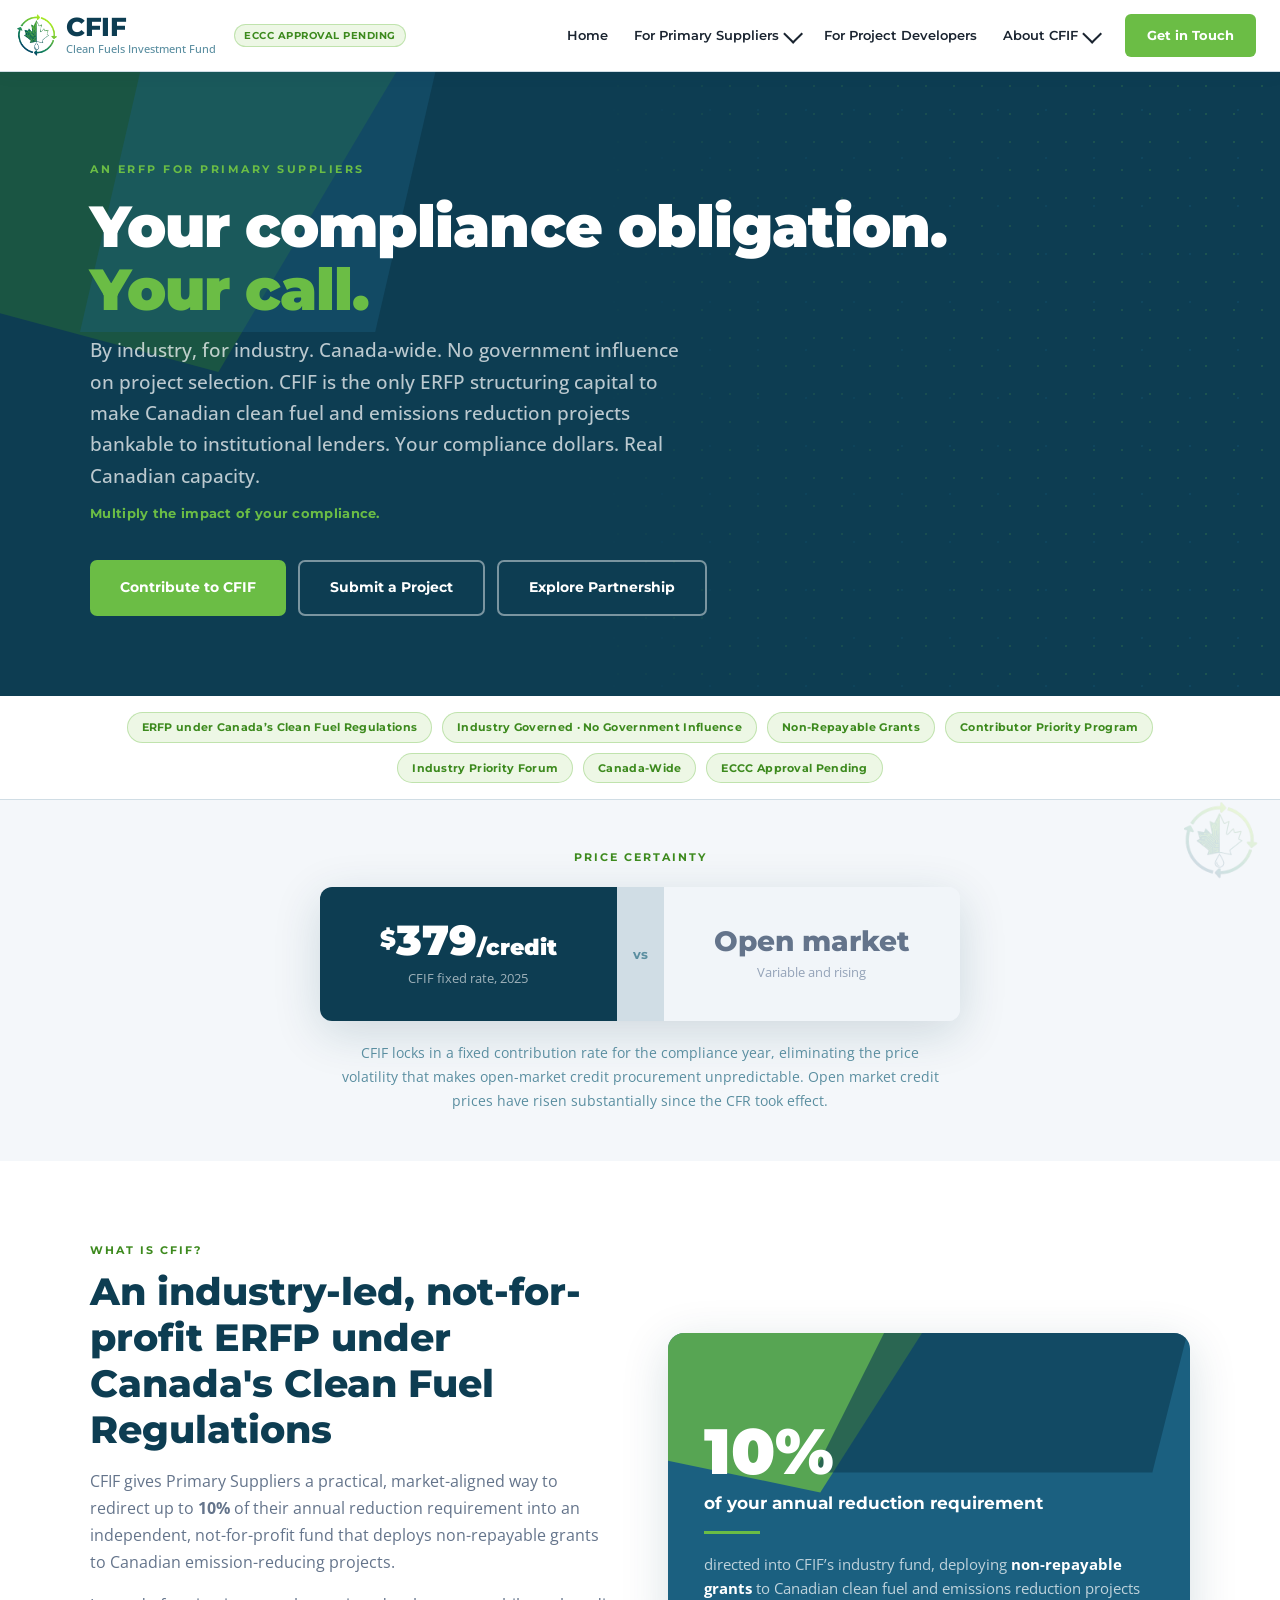
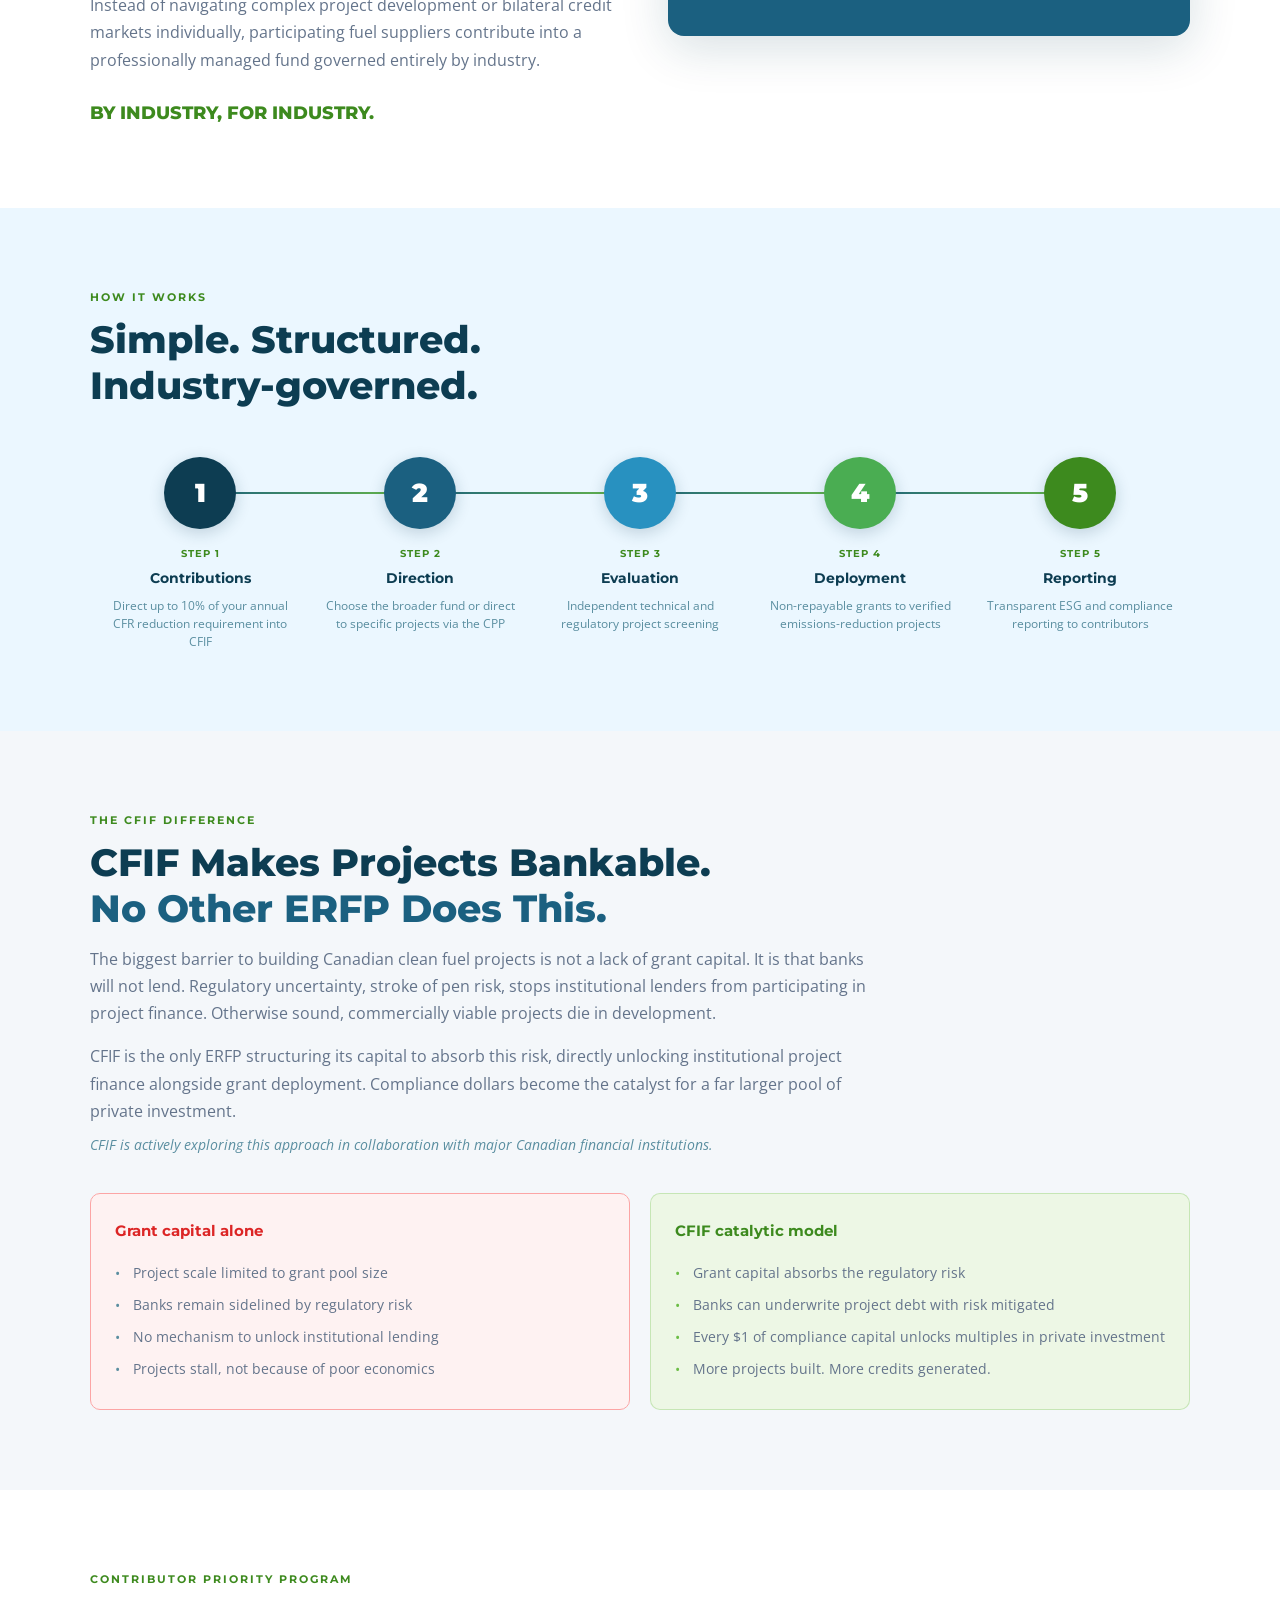
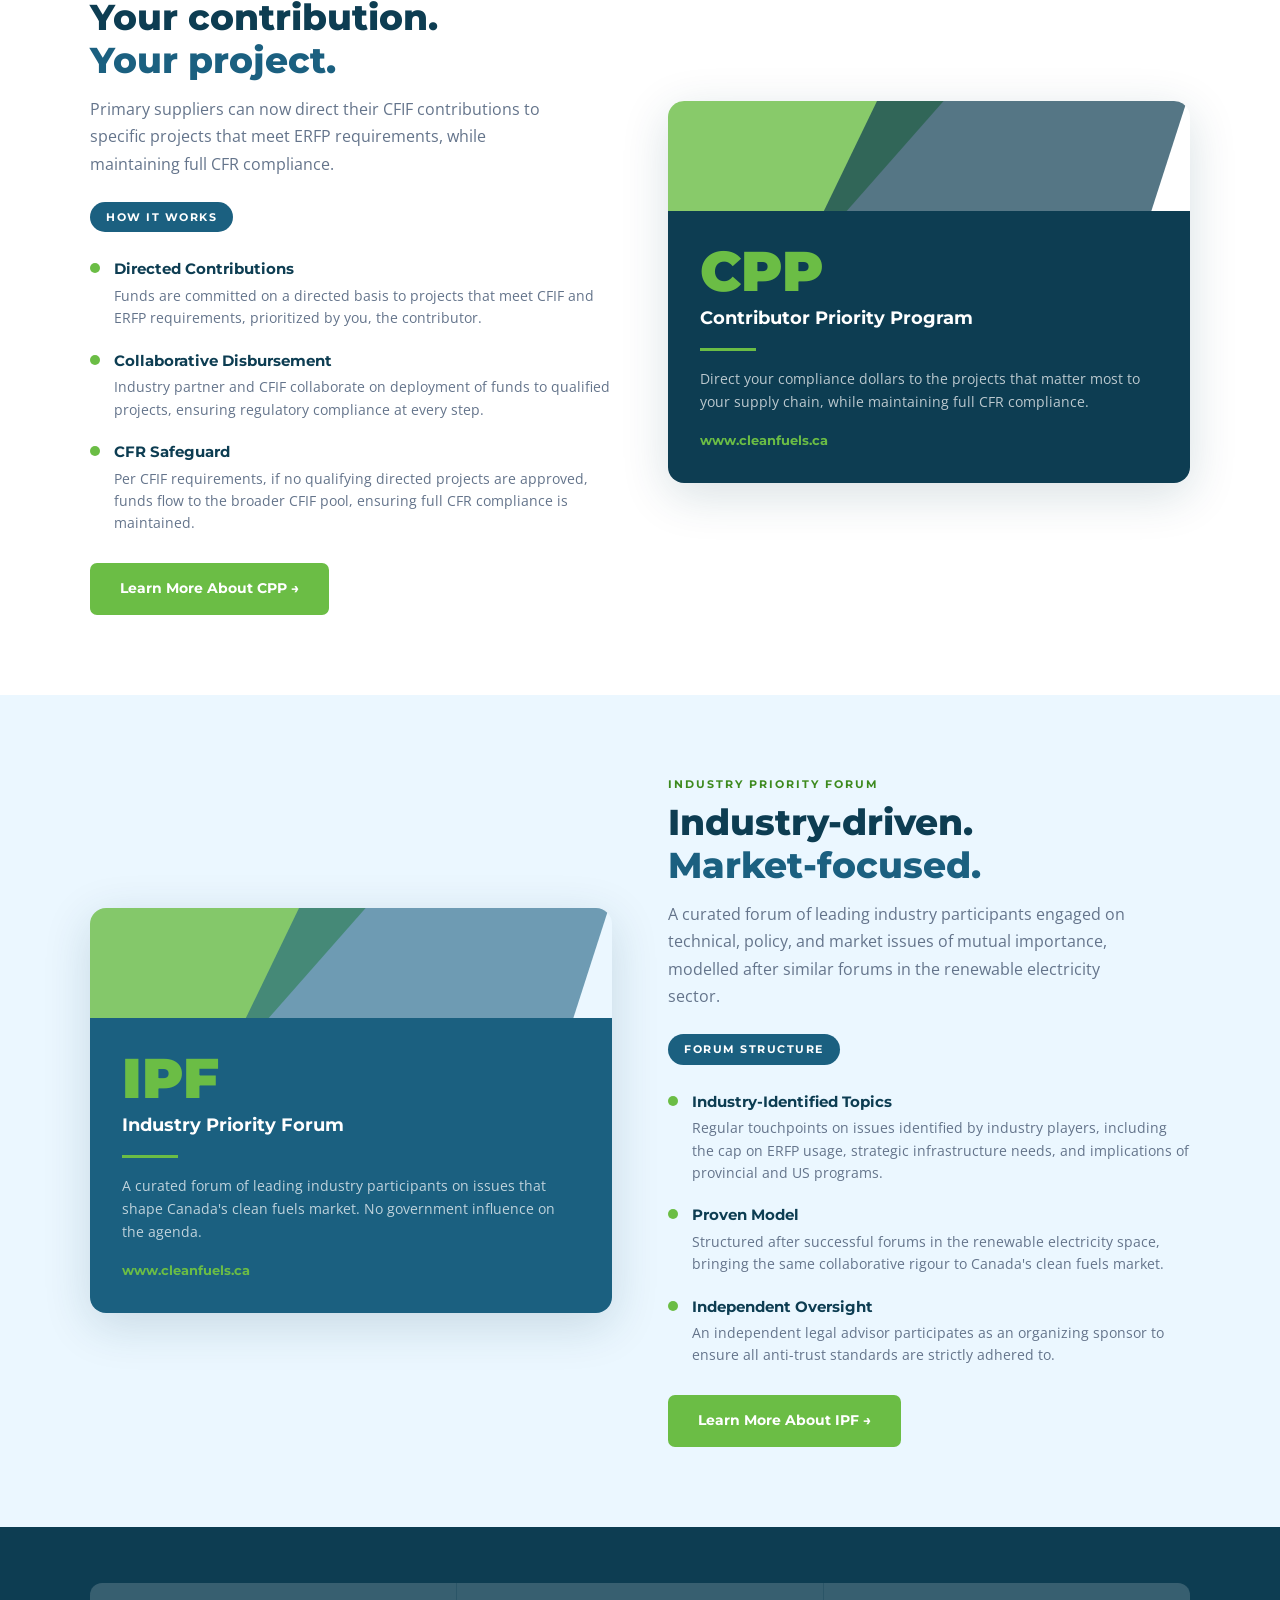
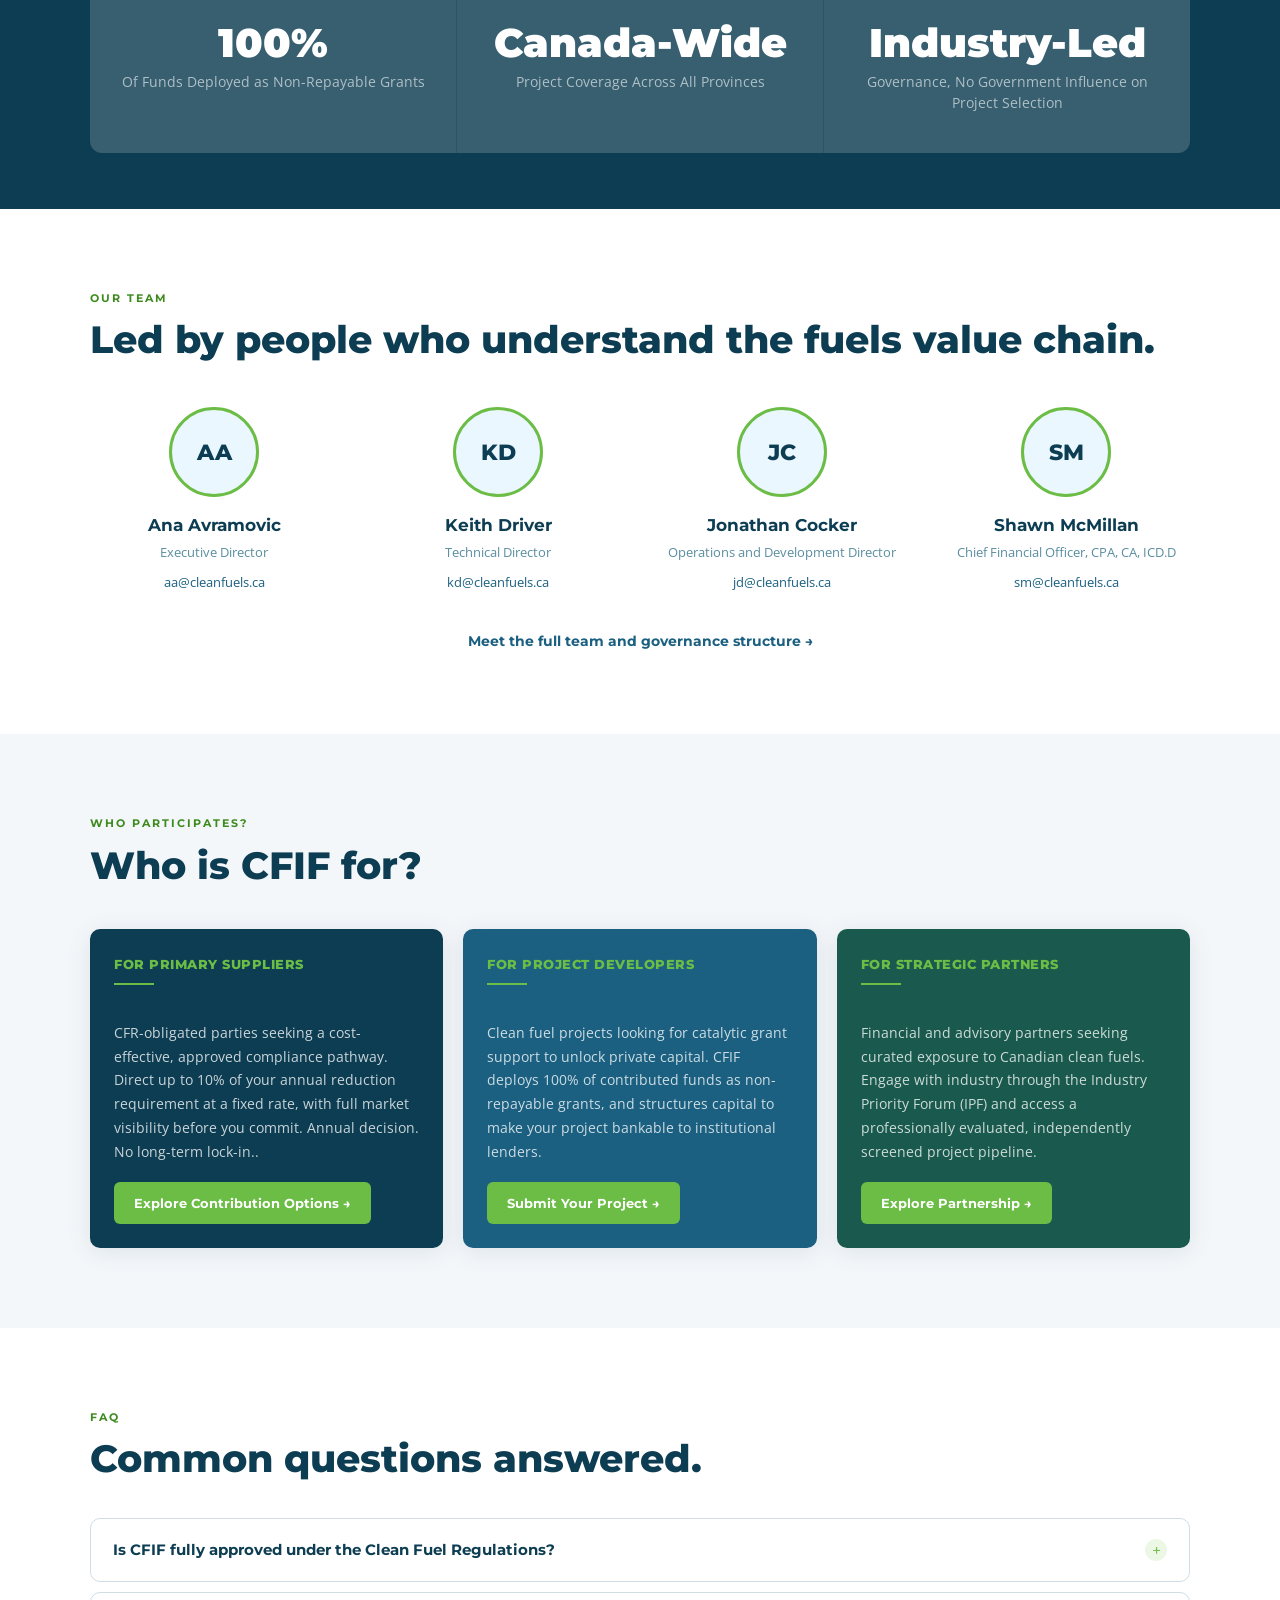
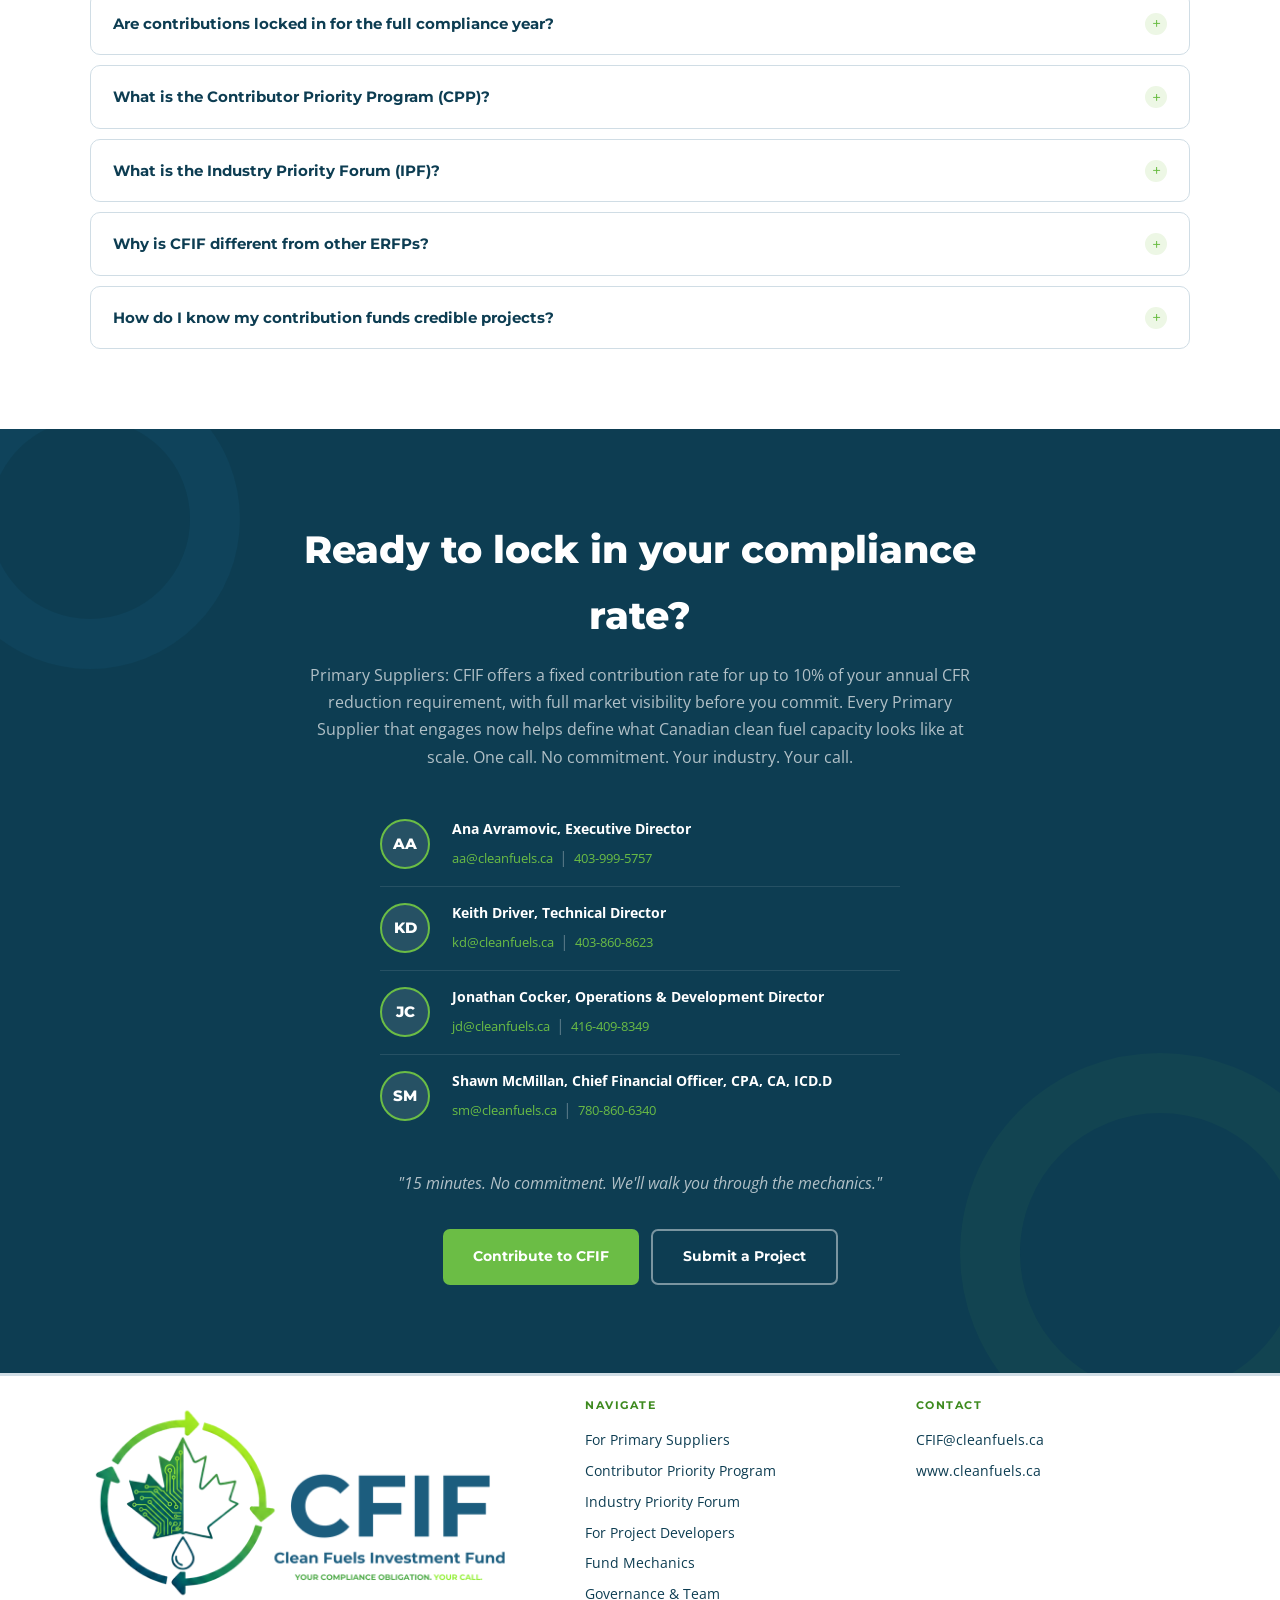
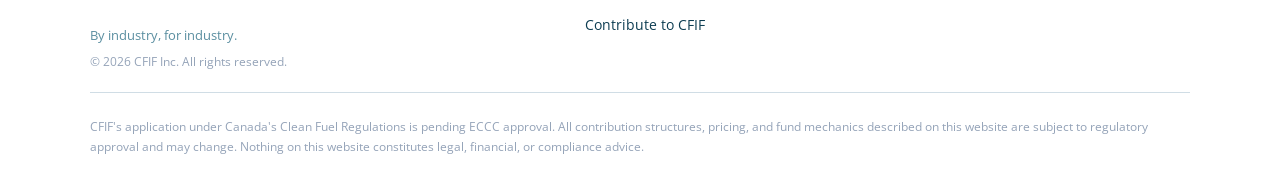
==== commit 5963b44f: "Deploy Ana Avramovic final HTML files — S53b" ====
--- a/index.html
+++ b/index.html
@@ -1,682 +1,1122 @@
 <!DOCTYPE html>
 <html lang="en">
 <head>
-  <meta charset="UTF-8">
-  <meta name="viewport" content="width=device-width, initial-scale=1.0">
-  <title>CFIF | Canada’s Industry-Led ERFP Under the Clean Fuel Regulations</title>
-  <meta name="description" content="CFIF is Canada’s industry-governed Emissions Reduction Funding Program under the Clean Fuel Regulations. Fixed $379/credit for 2025. Non-repayable grants to clean fuel projects. ECCC approval pending.">
-  <link rel="canonical" href="https://www.cleanfuels.ca/">
-  <meta property="og:title" content="CFIF | Canada’s Industry-Led ERFP Under the Clean Fuel Regulations">
-  <meta property="og:description" content="CFIF is Canada’s industry-governed Emissions Reduction Funding Program under the Clean Fuel Regulations. Fixed $379/credit for 2025. Non-repayable grants to clean fuel projects. ECCC approval pending.">
-  <meta property="og:type" content="website">
-  <meta property="og:url" content="https://www.cleanfuels.ca/">
-  <meta name="twitter:card" content="summary_large_image">
-  <meta name="twitter:title" content="CFIF | Canada’s Industry-Led ERFP Under the Clean Fuel Regulations">
-  <meta name="twitter:description" content="CFIF is Canada’s industry-governed Emissions Reduction Funding Program under the Clean Fuel Regulations. Fixed $379/credit for 2025. Non-repayable grants to clean fuel projects. ECCC approval pending.">
-  <link rel="preconnect" href="https://fonts.googleapis.com">
-  <link rel="preconnect" href="https://fonts.gstatic.com" crossorigin>
-  <link href="https://fonts.googleapis.com/css2?family=Montserrat:wght@400;500;600;700&family=Open+Sans:wght@400;500;600;700&display=swap" rel="stylesheet">
-  <link rel="stylesheet" href="assets/style.css">
-  <script type="application/ld+json">
-  {
-    "@context": "https://schema.org",
-    "@type": "Organization",
-    "name": "Clean Fuels Investment Fund (CFIF) Inc.",
-    "url": "https://www.cleanfuels.ca"
-  }
-  </script>
-
-  <script type="application/ld+json">
-  {
-    "@context": "https://schema.org",
-    "@type": "FAQPage",
-    "mainEntity": [
-      {
-        "@type": "Question",
-        "name": "Is CFIF fully approved under the Clean Fuel Regulations?",
-        "acceptedAnswer": {
-          "@type": "Answer",
-          "text": "CFIF’s application as a registered ERFP is pending ECCC approval. Contribution structures being developed now are built to the exact specifications of a compliant ERFP under the CFR. We encourage interested Primary Suppliers to engage now so they are positioned to participate immediately once approval is confirmed."
-        }
-      },
-      {
-        "@type": "Question",
-        "name": "Are contributions locked in for the full compliance year?",
-        "acceptedAnswer": {
-          "@type": "Answer",
-          "text": "Contribution decisions can be made at any point during the compliance year, giving your organization full market visibility before committing. There is no long-term lock-in beyond the annual compliance period."
-        }
-      },
-      {
-        "@type": "Question",
-        "name": "How do I know my contribution funds credible projects?",
-        "acceptedAnswer": {
-          "@type": "Answer",
-          "text": "Every CFIF-funded project undergoes independent technical, financial, and regulatory due diligence before capital is committed. CFIF’s Technical Director leads project evaluation against CFR eligibility criteria and lifecycle carbon intensity methodologies. Criteria are set by industry participants — not program administrators."
-        }
-      },
-      {
-        "@type": "Question",
-        "name": "What is the difference between CFIF and buying credits on the open market?",
-        "acceptedAnswer": {
-          "@type": "Answer",
-          "text": "Purchasing open market credits meets your compliance obligation without contributing to future clean fuel supply. CFIF deploys your contribution as non-repayable grant capital into Canadian clean fuel projects — funding projects that wouldn’t otherwise get built. More domestic projects means more credits in the market and better prices for all obligated parties in future years."
-        }
-      },
-      {
-        "@type": "Question",
-        "name": "Why is CFIF different from ERA’s Fuel Innovation Fund or other ERFPs?",
-        "acceptedAnswer": {
-          "@type": "Answer",
-          "text": "Other approved ERFPs operate under government-adjacent bodies. ERA’s Fuel Innovation Fund is ECCC-approved and operational, but government priorities influence project selection. CFIF is governed entirely by market participants who understand feedstock risk, offtake structures, and how clean fuel projects actually get financed. No government body sets the criteria. CFIF is also the only ERFP structuring capital to eliminate the regulatory risk that stops banks from lending to clean fuel projects."
-        }
-      }
-    ]
-  }
-  </script>
-  <style>
-    .site-header { position: sticky; top: 0; z-index: 1000; background: #fff; border-bottom: 1px solid #e2e6ea; box-shadow: 0 1px 4px rgba(0,0,0,0.06); }
-    .nav-container { max-width: 1200px; margin: 0 auto; padding: 0 24px; display: flex; align-items: center; justify-content: space-between; height: 72px; }
-    .nav-logo { display: flex; align-items: center; gap: 10px; text-decoration: none; color: #1C5D7E; font-weight: 700; font-size: 1.25rem; letter-spacing: 0.02em; }
-    .nav-logo svg { flex-shrink: 0; }
-    .announcement-bar { background: #0D3D52; color: rgba(255,255,255,0.85); font-size: 0.78rem; font-weight: 500; text-align: center; padding: 8px 24px; letter-spacing: 0.02em; width: 100%; box-sizing: border-box; }
-    .nav-links { display: flex; align-items: center; gap: 24px; list-style: none; margin: 0; padding: 0; }
-    .nav-links a { text-decoration: none; color: #555; font-weight: 500; font-size: 0.9rem; transition: color 0.2s; position: relative; }
-    .nav-links a:hover, .nav-links a.active { color: #1C5D7E; }
-    .nav-links a.active::after { content: ''; position: absolute; bottom: -4px; left: 0; right: 0; height: 2px; background: #6BBD45; border-radius: 1px; }
-    .nav-cta-btn { display: inline-block; background: #6BBD45; color: #fff !important; padding: 9px 20px; border-radius: 6px; font-size: 0.88rem; font-weight: 600; text-decoration: none; transition: background 0.2s, transform 0.15s; white-space: nowrap; }
-    .nav-cta-btn:hover { background: #4F9532; color: #fff !important; transform: translateY(-1px); }
-    .hamburger { display: none; background: none; border: none; cursor: pointer; padding: 8px; }
-    .hamburger svg { display: block; }
-    .hero { background: linear-gradient(135deg, #1C5D7E 0%, #16475f 60%, #6BBD45 100%); color: #fff; padding: 100px 24px 80px; text-align: center; }
-    .hero-inner { max-width: 860px; margin: 0 auto; }
-    .hero h1 { font-size: 2.75rem; font-weight: 700; line-height: 1.15; margin: 0 0 20px; }
-    .hero .subtitle { font-size: 1.08rem; font-weight: 400; line-height: 1.6; opacity: 0.92; margin: 0 auto 24px; max-width: 740px; }
-    .hero .subhead { font-size: 1.15rem; font-weight: 600; letter-spacing: 0.04em; opacity: 0.92; margin: 0 0 36px; }
-    .hero-buttons { display: flex; justify-content: center; gap: 16px; flex-wrap: wrap; margin-bottom: 28px; }
-    .hero .btn-primary { display: inline-block; background: #6BBD45; color: #fff; padding: 16px 40px; border-radius: 6px; font-size: 1.05rem; font-weight: 600; text-decoration: none; transition: background 0.2s, transform 0.15s; }
-    .hero .btn-primary:hover { background: #4F9532; transform: translateY(-1px); }
-    .hero .btn-outline { display: inline-block; background: transparent; color: #fff; padding: 14px 38px; border-radius: 6px; font-size: 1.05rem; font-weight: 600; text-decoration: none; border: 2px solid rgba(255,255,255,0.6); transition: background 0.2s, border-color 0.2s, transform 0.15s; }
-    .hero .btn-outline:hover { background: rgba(255,255,255,0.1); border-color: #fff; transform: translateY(-1px); }
-    .hero .supporting-line { font-size: 0.95rem; opacity: 0.72; font-style: italic; margin: 0; }
-    .credential-strip { background: #fff; padding: 28px 24px; text-align: center; border-bottom: 1px solid #e2e6ea; }
-    .credential-pills { display: flex; justify-content: center; flex-wrap: wrap; gap: 12px; max-width: 960px; margin: 0 auto; }
-    .credential-pill { display: inline-block; background: #E8F1F5; color: #1C5D7E; font-size: 0.85rem; font-weight: 600; padding: 8px 20px; border-radius: 24px; letter-spacing: 0.01em; white-space: nowrap; }
-    .credential-pill.pending { background: #FFF3CD; color: #856404; }
-    .market-context { background: #F8F9FA; padding: 48px 24px; border-bottom: 1px solid #e2e6ea; }
-    .market-context-inner { max-width: 960px; margin: 0 auto; text-align: center; }
-    .market-compare { display: flex; justify-content: center; align-items: center; gap: 48px; flex-wrap: wrap; margin-bottom: 24px; }
-    .market-box { text-align: center; }
-    .market-price { font-size: 2.5rem; font-weight: 700; font-family: 'Montserrat', sans-serif; }
-    .market-price.cfif-price { color: #6BBD45; }
-    .market-price.open-price { color: #dc3545; }
-    .market-label { font-size: 0.88rem; color: #6C757D; font-weight: 500; margin-top: 4px; }
-    .market-vs { font-size: 1.3rem; font-weight: 700; color: #999; }
-    .market-context p { font-size: 1rem; line-height: 1.7; color: #555; max-width: 700px; margin: 0 auto; }
-    .section { padding: 80px 24px; }
-    .section-inner { max-width: 960px; margin: 0 auto; }
-    .section-wide { max-width: 1200px; margin: 0 auto; }
-    .section-label { text-transform: uppercase; font-size: 0.8rem; font-weight: 600; letter-spacing: 0.18em; color: #6BBD45; margin: 0 0 12px; }
-    .section h2 { font-size: 2rem; font-weight: 700; color: #1C5D7E; margin: 0 0 32px; line-height: 1.2; }
-    .section p { font-size: 1.05rem; line-height: 1.75; color: #444; margin: 0 0 18px; }
-    .bg-light { background: #F8F9FA; }
-    .bg-white { background: #fff; }
-    .card-grid { display: grid; grid-template-columns: repeat(2, 1fr); gap: 28px; margin-top: 8px; }
-    .card { background: #F8F9FA; border: 1px solid #e8ecef; border-radius: 10px; padding: 36px 32px; transition: box-shadow 0.25s, transform 0.2s; }
-    .card:hover { box-shadow: 0 6px 24px rgba(29,93,126,0.10); transform: translateY(-2px); }
-    .card-icon { width: 48px; height: 48px; margin-bottom: 18px; color: #1C5D7E; }
-    .card h3 { font-size: 1.15rem; font-weight: 600; color: #1C5D7E; margin: 0 0 12px; }
-    .card p { font-size: 0.97rem; line-height: 1.65; color: #555; margin: 0; }
-    .bankability-body p { font-size: 1.02rem; line-height: 1.8; color: #444; margin-bottom: 18px; }
-    .bankability-compare { display: grid; grid-template-columns: 1fr 1fr; gap: 28px; margin-top: 36px; }
-    .bankability-box { border-radius: 10px; padding: 32px 28px; }
-    .bankability-box.grant-only { background: #F8F9FA; border: 1px solid #e2e6ea; }
-    .bankability-box.catalytic { background: #E8F1F5; border: 2px solid #1C5D7E; }
-    .bankability-box h4 { font-size: 1.05rem; font-weight: 700; margin: 0 0 14px; color: #1C5D7E; }
-    .bankability-box ul { list-style: none; padding: 0; margin: 0; }
-    .bankability-box ul li { font-size: 0.95rem; line-height: 1.7; color: #555; padding: 4px 0 4px 20px; position: relative; }
-    .bankability-box ul li::before { content: ''; position: absolute; left: 0; top: 12px; width: 8px; height: 8px; border-radius: 50%; }
-    .bankability-box.grant-only ul li::before { background: #ccc; }
-    .bankability-box.catalytic ul li::before { background: #6BBD45; }
-    .stats-bar { background: #1C5D7E; padding: 56px 24px; }
-    .stats-grid { max-width: 960px; margin: 0 auto; display: grid; grid-template-columns: repeat(3, 1fr); gap: 32px; text-align: center; }
-    .stat-item .stat-number { font-size: 2.2rem; font-weight: 700; color: #fff; margin: 0 0 6px; font-family: 'Montserrat', sans-serif; }
-    .stat-item .stat-label { font-size: 0.95rem; color: rgba(255,255,255,0.75); font-weight: 500; }
-    .team-strip { padding: 80px 24px; background: #fff; }
-    .team-strip-inner { max-width: 960px; margin: 0 auto; text-align: center; }
-    .team-strip h2 { font-size: 2rem; font-weight: 700; color: #1C5D7E; margin: 0 0 48px; }
-    .team-grid { display: grid; grid-template-columns: repeat(3, 1fr); gap: 40px; }
-    .team-member { text-align: center; }
-    .team-photo { width: 120px; height: 120px; border-radius: 50%; border: 3px solid #6BBD45; object-fit: cover; margin-bottom: 16px; }
-    .team-member h4 { font-size: 1.05rem; font-weight: 700; color: #1C5D7E; margin: 0 0 4px; }
-    .team-member .team-title { font-size: 0.88rem; font-weight: 600; color: #6BBD45; margin: 0 0 6px; }
-    .team-member .team-email { font-size: 0.85rem; color: #6C757D; margin: 0 0 10px; }
-    .team-member .team-email a { color: #1C5D7E; text-decoration: none; }
-    .team-member .team-email a:hover { text-decoration: underline; }
-    .team-member .team-bio { font-size: 0.9rem; line-height: 1.6; color: #555; margin: 0; }
-    .team-link { display: inline-block; margin-top: 36px; font-size: 1rem; font-weight: 600; color: #1C5D7E; text-decoration: none; }
-    .team-link:hover { color: #6BBD45; }
-    .audience-section { padding: 80px 24px; background: #F8F9FA; }
-    .audience-inner { max-width: 960px; margin: 0 auto; text-align: center; }
-    .audience-inner > h2 { font-size: 2rem; font-weight: 700; color: #1C5D7E; margin: 0 0 48px; }
-    .audience-grid { display: grid; grid-template-columns: 1fr 1fr; gap: 32px; text-align: left; }
-    .audience-card { background: #fff; border: 1px solid #e2e6ea; border-radius: 12px; padding: 40px 36px; transition: box-shadow 0.25s, transform 0.2s; }
-    .audience-card:hover { box-shadow: 0 6px 24px rgba(29,93,126,0.10); transform: translateY(-2px); }
-    .audience-card h3 { font-size: 1.25rem; font-weight: 700; color: #1C5D7E; margin: 0 0 14px; }
-    .audience-card p { font-size: 0.97rem; line-height: 1.7; color: #555; margin: 0 0 24px; }
-    .audience-card .audience-cta { font-size: 0.95rem; font-weight: 600; color: #1C5D7E; text-decoration: none; }
-    .audience-card .audience-cta:hover { color: #6BBD45; }
-    .faq-list { max-width: 760px; }
-    .faq-item { border-bottom: 1px solid #e2e6ea; }
-    .faq-item:first-child { border-top: 1px solid #e2e6ea; }
-    .faq-question { display: flex; align-items: center; justify-content: space-between; width: 100%; background: none; border: none; padding: 22px 0; font-family: 'Montserrat', sans-serif; font-size: 1.05rem; font-weight: 600; color: #333; cursor: pointer; text-align: left; gap: 16px; }
-    .faq-question:hover { color: #1C5D7E; }
-    .faq-chevron { flex-shrink: 0; width: 20px; height: 20px; transition: transform 0.25s; color: #999; }
-    .faq-item.open .faq-chevron { transform: rotate(180deg); color: #1C5D7E; }
-    .faq-answer { max-height: 0; overflow: hidden; transition: max-height 0.35s ease, padding 0.3s ease; }
-    .faq-item.open .faq-answer { max-height: 500px; padding-bottom: 22px; }
-    .faq-answer p { font-size: 0.98rem; line-height: 1.7; color: #555; margin: 0; }
-    .cta-banner { background: linear-gradient(135deg, #6BBD45 0%, #1C5D7E 100%); padding: 72px 24px; text-align: center; color: #fff; }
-    .cta-banner h2 { font-size: 2rem; font-weight: 700; color: #fff; margin: 0 0 16px; }
-    .cta-banner p { font-size: 1.05rem; color: rgba(255,255,255,0.88); margin: 0 auto 16px; max-width: 700px; }
-    .cta-contact { font-size: 1rem; font-weight: 600; color: #fff; margin: 0 0 8px; }
-    .cta-contact a { color: #fff; text-decoration: underline; }
-    .cta-italic { font-style: italic; font-size: 0.95rem; color: rgba(255,255,255,0.8); margin: 0 0 32px; }
-    .cta-buttons { display: flex; justify-content: center; gap: 16px; flex-wrap: wrap; }
-    .cta-banner .btn-white { display: inline-block; background: #fff; color: #1C5D7E; padding: 16px 40px; border-radius: 6px; font-size: 1.05rem; font-weight: 600; text-decoration: none; transition: background 0.2s, transform 0.15s; }
-    .cta-banner .btn-white:hover { background: #F0F4F5; transform: translateY(-1px); }
-    .cta-banner .btn-outline-white { display: inline-block; background: transparent; color: #fff; padding: 14px 38px; border-radius: 6px; font-size: 1.05rem; font-weight: 600; text-decoration: none; border: 2px solid rgba(255,255,255,0.6); transition: background 0.2s, border-color 0.2s, transform 0.15s; }
-    .cta-banner .btn-outline-white:hover { background: rgba(255,255,255,0.1); border-color: #fff; transform: translateY(-1px); }
-    .site-footer { background: #1a1a2e; color: rgba(255,255,255,0.7); padding: 48px 24px 0; }
-    .footer-grid { max-width: 1100px; margin: 0 auto; display: grid; grid-template-columns: 1fr 1.5fr 1fr; gap: 40px; padding-bottom: 36px; }
-    .footer-brand { display: flex; flex-direction: column; gap: 12px; }
-    .footer-brand img { max-height: 40px; width: auto; opacity: 0.9; }
-    .footer-brand .footer-tagline { font-size: 0.9rem; color: rgba(255,255,255,0.6); font-style: italic; margin: 0; }
-    .footer-brand .footer-copy { font-size: 0.85rem; color: rgba(255,255,255,0.4); margin: 0; }
-    .footer-nav { display: flex; flex-direction: column; gap: 10px; }
-    .footer-nav a { color: rgba(255,255,255,0.6); text-decoration: none; font-size: 0.9rem; transition: color 0.2s; }
-    .footer-nav a:hover { color: #fff; }
-    .footer-contact { display: flex; flex-direction: column; gap: 8px; font-size: 0.9rem; }
-    .footer-contact a { color: rgba(255,255,255,0.6); text-decoration: none; transition: color 0.2s; }
-    .footer-contact a:hover { color: #fff; }
-    .footer-disclaimer { max-width: 1100px; margin: 0 auto; padding: 20px 0; border-top: 1px solid rgba(255,255,255,0.1); font-size: 0.8rem; color: rgba(255,255,255,0.35); font-style: italic; text-align: center; }
-    .reveal { opacity: 0; transform: translateY(28px); transition: opacity 0.7s ease, transform 0.7s ease; }
-    .reveal.visible { opacity: 1; transform: translateY(0); }
-    .mobile-overlay { display: none; position: fixed; inset: 0; background: rgba(0,0,0,0.4); z-index: 999; }
-    .mobile-overlay.open { display: block; }
-    .mobile-menu { position: fixed; top: 0; right: -300px; width: 300px; height: 100%; background: #fff; z-index: 1001; transition: right 0.3s ease; padding: 80px 32px 32px; box-shadow: -4px 0 20px rgba(0,0,0,0.1); overflow-y: auto; }
-    .mobile-menu.open { right: 0; }
-    .mobile-menu a { display: block; padding: 14px 0; font-size: 1.05rem; font-weight: 500; color: #333; text-decoration: none; border-bottom: 1px solid #eee; }
-    .mobile-menu a:hover, .mobile-menu a.active { color: #1C5D7E; }
-    .mobile-close { position: absolute; top: 20px; right: 20px; background: none; border: none; cursor: pointer; padding: 8px; }
-    @media (max-width: 1024px) { .nav-links { gap: 16px; } .nav-links a { font-size: 0.82rem; } }
-    @media (max-width: 768px) { .nav-links { display: none; } .hamburger { display: block; } .hero { padding: 72px 20px 60px; } .hero h1 { font-size: 2rem; } .hero .subtitle { font-size: 0.95rem; } .card-grid { grid-template-columns: 1fr; gap: 20px; } .stats-grid { grid-template-columns: 1fr; gap: 28px; } .section { padding: 56px 20px; } .section h2 { font-size: 1.6rem; } .cta-banner { padding: 56px 20px; } .cta-banner h2 { font-size: 1.6rem; } .team-grid { grid-template-columns: 1fr; gap: 32px; } .audience-grid { grid-template-columns: 1fr; } .bankability-compare { grid-template-columns: 1fr; } .market-compare { gap: 24px; } .footer-grid { grid-template-columns: 1fr; gap: 28px; text-align: center; } .footer-brand { align-items: center; } .footer-nav { align-items: center; } .footer-contact { align-items: center; } .credential-pills { gap: 8px; } }
-    @media (max-width: 480px) { .hero h1 { font-size: 1.65rem; } .hero .subhead { font-size: 0.98rem; } .nav-container { height: 60px; } .card { padding: 28px 24px; } .credential-pill { font-size: 0.78rem; padding: 6px 14px; } .market-price { font-size: 2rem; } }
-  </style>
+<meta charset="UTF-8">
+<meta name="viewport" content="width=device-width,initial-scale=1">
+<title>CFIF | Canada's Industry-Led ERFP Under the Clean Fuel Regulations</title>
+<meta name="description" content="CFIF is Canada's industry-governed Emissions Reduction Funding Program under the Clean Fuel Regulations. Fixed contribution rate for 2025. Non-repayable grants to clean fuel projects. ECCC approval pending.">
+<link rel="preconnect" href="https://fonts.googleapis.com">
+<link href="https://fonts.googleapis.com/css2?family=Montserrat:wght@500;600;700;800;900&family=Open+Sans:wght@400;500;600&display=swap" rel="stylesheet">
+<style>
+/* ─── CSS VARIABLES ─────────────────────────────────────────── */
+:root{
+  --dt:#0D3D52; --tl:#1B6080; --mid:#2891C0;
+  --lime:#6BBD45; --lime-d:#3D8A1E; --lime-xd:#2a6815;
+  --lb:#EBF7FF; --lg:#EDF7E5; --muted:#5A8EA0;
+  --text:#1a2430; --border:#d0dde5; --grey:#f4f7fa;
+  --white:#fff;
+  --shadow: 0 4px 24px rgba(13,61,82,.10);
+  --shadow-lg: 0 12px 48px rgba(13,61,82,.16);
+  --nav-h: 72px;
+  --radius: 10px;
+  --font-head: 'Montserrat', sans-serif;
+  --font-body: 'Open Sans', sans-serif;
+  --ease: cubic-bezier(.4,0,.2,1);
+}
+
+/* ─── RESET ─────────────────────────────────────────────────── */
+*,*::before,*::after{box-sizing:border-box;margin:0;padding:0}
+html{scroll-behavior:smooth}
+body{font-family:var(--font-body);font-size:16px;line-height:1.7;color:var(--text);background:var(--white);overflow-x:hidden}
+img{max-width:100%;display:block}
+a{color:inherit;text-decoration:none}
+
+/* ─── NAV ───────────────────────────────────────────────────── */
+.nav{
+  position:sticky;top:0;z-index:1000;
+  background:rgba(255,255,255,.97);
+  backdrop-filter:blur(12px);
+  border-bottom:1px solid var(--border);
+  height:var(--nav-h);
+  padding:0 24px 0 16px;
+  display:flex;align-items:center;gap:0;
+  box-shadow:0 2px 16px rgba(13,61,82,.07);
+  overflow:visible;
+}
+.nav-logo{display:flex;align-items:center;gap:8px;margin-right:auto;flex-shrink:0;padding-left:0}
+.nav-logo-mark{height:56px;width:56px;flex-shrink:0;object-fit:contain;display:block}
+.nav-logo-text{display:flex;flex-direction:column;line-height:1}
+.nav-logo-name{font-family:'Montserrat',sans-serif;font-size:26px;font-weight:800;color:var(--dt);line-height:1;letter-spacing:-0.5px}
+.nav-logo-sub{font-size:11px;color:var(--muted);line-height:1.3;margin-top:2px;font-weight:500}
+.nav-logo img{height:42px;width:auto}
+.nav-badge{
+  font-family:var(--font-head);font-size:10px;font-weight:700;
+  letter-spacing:.5px;text-transform:uppercase;
+  background:var(--lg);color:var(--lime-d);
+  border:1.5px solid rgba(107,189,69,.35);
+  border-radius:12px;padding:2px 9px;white-space:nowrap;
+  margin-left:10px;
+}
+.nav-links{display:flex;align-items:center;list-style:none;gap:2px;margin:0 16px}
+.nav-links > li{position:relative}
+.nav-links > li > a{
+  font-family:var(--font-head);font-size:13px;font-weight:600;
+  color:var(--text);padding:8px 12px;border-radius:6px;
+  display:flex;align-items:center;gap:5px;
+  transition:color .15s,background .15s;white-space:nowrap;
+  cursor:pointer;
+}
+.nav-links > li > a:hover,.nav-links > li.active > a{color:var(--tl);background:var(--lb)}
+.nav-links > li > a .arrow{
+  width:14px;height:14px;border-right:2px solid currentColor;border-bottom:2px solid currentColor;
+  display:inline-block;transform:rotate(45deg) translateY(-3px);
+  transition:transform .2s var(--ease);flex-shrink:0;
+}
+.nav-links > li:hover > a .arrow{transform:rotate(-135deg) translateY(-1px)}
+/* Dropdown */
+.nav-dropdown{
+  position:absolute;top:calc(100% + 8px);left:0;min-width:260px;
+  background:var(--white);border:1px solid var(--border);
+  border-top:3px solid var(--lime);border-radius:0 0 var(--radius) var(--radius);
+  box-shadow:var(--shadow-lg);padding:8px 0;
+  opacity:0;visibility:hidden;transform:translateY(-8px);
+  transition:opacity .18s var(--ease),transform .18s var(--ease),visibility .18s;
+}
+.nav-links > li:hover .nav-dropdown{opacity:1;visibility:visible;transform:translateY(0)}
+.nav-dropdown a{
+  display:block;padding:10px 20px;font-size:14px;color:var(--text);
+  transition:background .12s,color .12s;
+}
+.nav-dropdown a:hover{background:var(--lb);color:var(--tl)}
+.nav-dropdown a .dd-sub{font-size:12px;color:var(--muted);display:block;margin-top:2px}
+.nav-cta{
+  font-family:var(--font-head);font-size:13px;font-weight:700;
+  background:var(--lime);color:var(--white);border:none;cursor:pointer;
+  padding:10px 22px;border-radius:6px;transition:background .15s,transform .1s;
+  white-space:nowrap;flex-shrink:0;display:inline-block;
+}
+.nav-cta:hover{background:var(--lime-d);transform:translateY(-1px)}
+.nav-cta-mobile{
+  display:none;
+  font-family:var(--font-head);font-size:12px;font-weight:700;
+  background:var(--lime);color:var(--white);
+  padding:8px 12px;border-radius:6px;white-space:nowrap;flex-shrink:0;
+  margin-right:2px;
+}
+.nav-cta-mobile:hover{background:var(--lime-d)}
+/* Hamburger */
+.hamburger{display:none;flex-direction:column;gap:5px;cursor:pointer;padding:8px;border:none;background:none;margin-left:auto}
+.hamburger span{display:block;width:24px;height:2px;background:var(--dt);border-radius:2px;transition:transform .25s var(--ease),opacity .2s}
+.hamburger.open span:nth-child(1){transform:translateY(7px) rotate(45deg)}
+.hamburger.open span:nth-child(2){opacity:0}
+.hamburger.open span:nth-child(3){transform:translateY(-7px) rotate(-45deg)}
+/* Mobile menu */
+.mobile-menu{
+  display:none;position:fixed;top:var(--nav-h);left:0;right:0;
+  background:var(--white);border-top:3px solid var(--lime);
+  box-shadow:var(--shadow-lg);max-height:calc(100vh - var(--nav-h));
+  overflow-y:auto;z-index:999;
+  transform:translateY(-8px);opacity:0;
+  transition:transform .22s var(--ease),opacity .22s;pointer-events:none;
+}
+.mobile-menu.open{transform:translateY(0);opacity:1;pointer-events:all}
+.mm-item{border-bottom:1px solid var(--border)}
+.mm-link{
+  display:flex;justify-content:space-between;align-items:center;
+  padding:16px 24px;font-family:var(--font-head);font-size:15px;font-weight:600;
+  color:var(--dt);cursor:pointer;
+}
+.mm-link .mm-arrow{
+  width:10px;height:10px;border-right:2px solid var(--muted);border-bottom:2px solid var(--muted);
+  transform:rotate(45deg);transition:transform .2s var(--ease);
+}
+.mm-link.open .mm-arrow{transform:rotate(-135deg)}
+.mm-sub{display:none;background:var(--lb)}
+.mm-sub.open{display:block}
+.mm-sub a{display:block;padding:13px 24px 13px 36px;font-size:14px;color:var(--tl);border-bottom:1px solid rgba(107,189,69,.15)}
+.mm-direct{display:block;padding:16px 24px;font-family:var(--font-head);font-size:15px;font-weight:600;color:var(--dt)}
+.mm-cta-wrap{padding:20px 24px}
+.mm-cta{display:block;text-align:center;background:var(--lime);color:var(--white);font-family:var(--font-head);font-weight:700;font-size:15px;padding:14px;border-radius:8px}
+
+/* ─── HERO ──────────────────────────────────────────────────── */
+.hero{
+  background:var(--dt);min-height:580px;
+  display:flex;align-items:center;
+  position:relative;overflow:hidden;padding:88px 40px 80px;
+}
+.hero-bg-img{
+  position:absolute;inset:0;background:var(--dt);z-index:0;
+}
+/* Three-shade swoosh overlay - top left corner, matching LinkedIn carousel */
+.hero::before{
+  content:'';position:absolute;top:-40px;left:-60px;
+  width:480px;height:340px;
+  background:#3a8c22;
+  clip-path:polygon(0 0,100% 0,58% 100%,0 78%);
+  opacity:.30;z-index:0;
+}
+.hero::after{
+  content:'';position:absolute;top:-20px;left:80px;
+  width:360px;height:280px;
+  background:var(--tl);
+  clip-path:polygon(18% 0,100% 0,82% 100%,0 100%);
+  opacity:.38;z-index:0;
+}
+/* Circuit dot texture - right half */
+.hero-circuit{
+  position:absolute;top:0;right:0;width:55%;height:100%;
+  background-image:
+    radial-gradient(circle,rgba(107,189,69,.22) 1px,transparent 1px),
+    radial-gradient(circle,rgba(40,145,192,.15) 1px,transparent 1px);
+  background-size:28px 28px,48px 48px;
+  background-position:0 0,14px 14px;
+  z-index:0;
+  mask-image:linear-gradient(90deg,transparent,rgba(255,255,255,.5) 25%,rgba(255,255,255,.85));
+}
+
+.hero-inner{max-width:1100px;margin:0 auto;position:relative;z-index:1;width:100%}
+.hero-eyebrow{
+  font-family:var(--font-head);font-size:11px;font-weight:700;
+  letter-spacing:2.5px;text-transform:uppercase;
+  color:var(--lime);margin-bottom:16px;
+}
+.hero h1{
+  font-family:var(--font-head);font-size:clamp(34px,4.5vw,58px);font-weight:900;
+  color:var(--white);line-height:1.1;margin-bottom:14px;
+  letter-spacing:-1px;
+}
+.hero h1 .accent{color:var(--lime)}
+.hero-sub{
+  font-size:clamp(15px,1.6vw,19px);color:rgba(255,255,255,.72);
+  max-width:600px;margin-bottom:10px;line-height:1.65;font-weight:500;
+}
+.hero-tagline{
+  font-family:var(--font-head);font-size:13px;font-weight:700;
+  color:var(--lime);letter-spacing:.3px;margin-bottom:36px;
+}
+.btn-group{display:flex;gap:12px;flex-wrap:wrap}
+.btn{
+  font-family:var(--font-head);font-size:14px;font-weight:700;
+  padding:14px 30px;border-radius:7px;cursor:pointer;
+  transition:transform .15s,box-shadow .15s,background .15s;
+  display:inline-flex;align-items:center;gap:8px;border:none;
+}
+.btn:hover{transform:translateY(-2px);box-shadow:0 8px 24px rgba(0,0,0,.2)}
+.btn-primary{background:var(--lime);color:var(--white)}
+.btn-primary:hover{background:var(--lime-d)}
+.btn-outline{background:transparent;color:var(--white);border:2px solid rgba(255,255,255,.45)}
+.btn-outline:hover{border-color:var(--white);background:rgba(255,255,255,.09)}
+.btn-outline-teal{background:transparent;color:var(--tl);border:2px solid var(--tl)}
+.btn-outline-teal:hover{background:var(--lb)}
+
+/* ─── PILLS STRIP ───────────────────────────────────────────── */
+.pills-strip{
+  background:var(--white);border-bottom:1px solid var(--border);
+  padding:16px 40px;display:flex;justify-content:center;
+  gap:10px;flex-wrap:wrap;
+}
+.pill{
+  font-family:var(--font-head);font-size:11px;font-weight:700;
+  background:var(--lg);color:var(--lime-d);
+  border:1.5px solid rgba(107,189,69,.35);
+  border-radius:20px;padding:5px 14px;
+  letter-spacing:.3px;white-space:nowrap;
+}
+
+/* ─── PRICE STRIP ───────────────────────────────────────────── */
+.price-strip-wrap{background:var(--grey);padding:48px 40px}
+.price-strip-inner{max-width:1100px;margin:0 auto;text-align:center}
+.price-strip-label{
+  font-family:var(--font-head);font-size:11px;font-weight:700;
+  letter-spacing:2px;text-transform:uppercase;color:var(--lime-d);margin-bottom:20px;
+}
+.price-cards{
+  display:flex;align-items:stretch;justify-content:center;
+  max-width:640px;margin:0 auto;border-radius:12px;
+  overflow:hidden;box-shadow:var(--shadow-lg);
+}
+.price-cfif{
+  flex:1;background:var(--dt);padding:32px 36px;text-align:center;
+}
+.price-cfif .num{
+  font-family:var(--font-head);font-size:42px;font-weight:900;
+  color:var(--white);line-height:1;
+}
+.price-cfif .num sup{font-size:24px;vertical-align:top;margin-top:8px;display:inline-block}
+.price-cfif .lbl{font-size:13px;color:rgba(255,255,255,.6);margin-top:6px}
+.price-vs{
+  background:var(--border);display:flex;align-items:center;
+  justify-content:center;padding:0 16px;
+  font-family:var(--font-head);font-size:13px;font-weight:700;color:var(--muted);
+}
+.price-mkt{
+  flex:1;background:#f1f5f9;padding:32px 36px;text-align:center;
+}
+.price-mkt .num{
+  font-family:var(--font-head);font-size:28px;font-weight:800;
+  color:#64748b;line-height:1;padding-top:8px;
+}
+.price-mkt .lbl{font-size:13px;color:#94a3b8;margin-top:6px}
+.price-note{
+  font-size:14px;color:var(--muted);max-width:600px;margin:20px auto 0;line-height:1.7;
+}
+
+/* ─── SECTIONS ──────────────────────────────────────────────── */
+.section{padding:80px 40px}
+.section-inner{max-width:1100px;margin:0 auto}
+.section-bg-grey{background:var(--grey)}
+.section-bg-lb{background:var(--lb)}
+.section-bg-dt{background:var(--dt)}
+.section-bg-tl{background:var(--tl)}
+.section-label{
+  font-family:var(--font-head);font-size:11px;font-weight:700;
+  letter-spacing:2px;text-transform:uppercase;color:var(--lime-d);
+  margin-bottom:10px;
+}
+h2.section-title{
+  font-family:var(--font-head);font-size:clamp(26px,3vw,40px);font-weight:800;
+  color:var(--dt);margin-bottom:14px;line-height:1.2;
+}
+h2.section-title .accent{color:var(--tl)}
+.section-sub{
+  font-size:17px;color:var(--muted);max-width:640px;line-height:1.7;
+  margin-bottom:40px;
+}
+.two-col{display:grid;grid-template-columns:1fr 1fr;gap:56px;align-items:center}
+.two-col.flip{direction:rtl}
+.two-col.flip > *{direction:ltr}
+
+/* ─── DARK FEATURE CARD (CPP/IPF) ──────────────────────────── */
+.feature-card{
+  border-radius:16px;overflow:hidden;
+  position:relative;
+  box-shadow:var(--shadow-lg);
+}
+.feature-card-head{
+  height:110px;position:relative;overflow:hidden;
+}
+.feature-card-head::before{
+  content:'';position:absolute;top:-20px;left:-20px;
+  width:60%;height:160px;
+  background:var(--lime);
+  clip-path:polygon(0 0,100% 0,55% 100%,0 80%);
+  opacity:.8;
+}
+.feature-card-head::after{
+  content:'';position:absolute;top:-10px;left:28%;
+  width:72%;height:140px;
+  background:rgba(13,61,82,.7);
+  clip-path:polygon(18% 0,100% 0,88% 100%,0 100%);
+}
+.feature-card.teal .feature-card-head::after{background:rgba(27,96,128,.6)}
+.feature-card-body{padding:32px;position:relative;z-index:1}
+.feature-card.dark .feature-card-body{background:var(--dt)}
+.feature-card.teal .feature-card-body{background:var(--tl)}
+.fc-abbr{
+  font-family:var(--font-head);font-size:56px;font-weight:900;
+  color:var(--lime);line-height:1;margin-bottom:4px;
+}
+.fc-name{
+  font-family:var(--font-head);font-size:18px;font-weight:700;
+  color:var(--white);margin-bottom:14px;
+}
+.fc-divider{width:56px;height:3px;background:var(--lime);margin:12px 0 16px}
+.fc-desc{font-size:14px;color:rgba(255,255,255,.72);line-height:1.65;margin-bottom:16px}
+.fc-url{font-family:var(--font-head);font-size:13px;font-weight:700;color:var(--lime)}
+.fc-watermark{
+  position:absolute;bottom:20px;right:20px;
+  width:64px;opacity:.12;
+}
+.feature-label{
+  font-family:var(--font-head);font-size:11px;font-weight:700;
+  letter-spacing:2px;text-transform:uppercase;color:var(--lime-d);
+  margin-bottom:8px;
+}
+.feature-h2{
+  font-family:var(--font-head);font-size:clamp(24px,2.8vw,36px);font-weight:800;
+  color:var(--dt);line-height:1.2;margin-bottom:14px;
+}
+.feature-h2 span{color:var(--tl)}
+.feature-intro{font-size:16px;color:#64748b;line-height:1.7;max-width:480px;margin-bottom:24px}
+.how-pill{
+  display:inline-block;background:var(--tl);color:var(--white);
+  font-family:var(--font-head);font-size:11px;font-weight:700;
+  letter-spacing:1.5px;text-transform:uppercase;
+  padding:6px 16px;border-radius:20px;margin-bottom:24px;
+}
+.feature-items{display:flex;flex-direction:column;gap:18px}
+.fi{display:flex;gap:14px;align-items:flex-start}
+.fi-dot{
+  width:10px;height:10px;min-width:10px;background:var(--lime);
+  border-radius:50%;margin-top:7px;
+}
+.fi h4{font-family:var(--font-head);font-size:15px;font-weight:700;color:var(--dt);margin-bottom:3px}
+.fi p{font-size:14px;color:#64748b;line-height:1.6}
+
+/* ─── 5-STEP ────────────────────────────────────────────────── */
+.steps{
+  display:grid;grid-template-columns:repeat(5,1fr);gap:0;
+  margin-top:48px;position:relative;
+}
+.step{
+  display:flex;flex-direction:column;align-items:center;
+  text-align:center;padding:0 12px;position:relative;
+}
+.step-connector{
+  position:absolute;top:35px;left:50%;right:-50%;
+  height:2px;
+  background:linear-gradient(90deg,var(--tl) 0%,var(--lime) 100%);
+  z-index:0;
+}
+.step:last-child .step-connector{display:none}
+.step-circle{
+  width:72px;height:72px;border-radius:50%;
+  display:flex;align-items:center;justify-content:center;
+  font-family:var(--font-head);font-size:26px;font-weight:900;
+  color:var(--white);margin-bottom:16px;position:relative;z-index:1;
+  box-shadow:0 4px 16px rgba(13,61,82,.2);
+}
+.step-num-label{
+  font-family:var(--font-head);font-size:10px;font-weight:700;
+  color:var(--lime-d);text-transform:uppercase;letter-spacing:1px;margin-bottom:5px;
+}
+.step-name{font-family:var(--font-head);font-size:14px;font-weight:700;color:var(--dt);margin-bottom:6px}
+.step-desc{font-size:12px;color:var(--muted);line-height:1.5}
+
+/* ─── BANKABILITY ───────────────────────────────────────────── */
+.bank-cards{display:grid;grid-template-columns:1fr 1fr;gap:20px;margin-top:36px}
+.bank-card{border-radius:var(--radius);padding:24px}
+.bank-card.bad{background:#fef2f2;border:1px solid #fca5a5}
+.bank-card.good{background:var(--lg);border:1px solid rgba(107,189,69,.3)}
+.bank-card h4{
+  font-family:var(--font-head);font-size:15px;font-weight:700;margin-bottom:14px;
+}
+.bank-card.bad h4{color:#dc2626}
+.bank-card.good h4{color:var(--lime-d)}
+.bank-card ul{list-style:none;padding:0}
+.bank-card li{
+  font-size:14px;color:#64748b;padding:4px 0 4px 18px;
+  position:relative;
+}
+.bank-card li::before{content:'•';position:absolute;left:0;color:var(--muted)}
+.bank-card.good li::before{color:var(--lime)}
+
+/* ─── STATS ─────────────────────────────────────────────────── */
+.stats-grid{
+  display:grid;grid-template-columns:repeat(3,1fr);
+  gap:1px;background:rgba(255,255,255,.12);
+  border-radius:12px;overflow:hidden;margin-top:0;
+}
+.stat{
+  background:rgba(255,255,255,.06);padding:40px 24px;text-align:center;
+}
+.stat-num{
+  font-family:var(--font-head);font-size:40px;font-weight:900;
+  color:var(--white);line-height:1;margin-bottom:8px;
+}
+.stat-lbl{font-size:14px;color:rgba(255,255,255,.6);line-height:1.5}
+
+/* ─── TEAM ──────────────────────────────────────────────────── */
+.team-grid{display:grid;grid-template-columns:repeat(auto-fill,minmax(200px,1fr));gap:36px;margin-top:44px}
+.team-card{text-align:center}
+.team-photo{
+  width:90px;height:90px;border-radius:50%;
+  border:3px solid var(--lime);
+  background:var(--lb);margin:0 auto 14px;
+  display:flex;align-items:center;justify-content:center;
+  font-family:var(--font-head);font-size:22px;font-weight:800;color:var(--dt);
+  overflow:hidden;
+}
+.team-photo img{width:100%;height:100%;object-fit:cover}
+.team-name{font-family:var(--font-head);font-size:17px;font-weight:700;color:var(--dt);margin-bottom:3px}
+.team-role{font-size:13px;color:var(--muted);margin-bottom:6px;line-height:1.4}
+.team-email{font-size:13px;color:var(--tl);transition:color .15s}
+.team-email:hover{color:var(--lime-d)}
+
+/* ─── AUDIENCES ─────────────────────────────────────────────── */
+.aud-grid{display:grid;grid-template-columns:repeat(3,1fr);gap:20px;margin-top:40px}
+.aud-card{border-radius:var(--radius);overflow:hidden;display:flex;flex-direction:column;box-shadow:var(--shadow)}
+.aud-head{padding:24px 24px 20px}
+.aud-head h3{
+  font-family:var(--font-head);font-size:13px;font-weight:800;
+  color:var(--lime);text-transform:uppercase;letter-spacing:.5px;margin-bottom:8px;
+}
+.aud-bar{width:40px;height:2px;background:var(--lime)}
+.aud-body{padding:16px 24px 24px;flex:1;display:flex;flex-direction:column}
+.aud-body p{font-size:14px;line-height:1.7;flex:1;margin-bottom:18px}
+.aud-cta{
+  display:inline-block;background:var(--lime);color:var(--white);
+  font-family:var(--font-head);font-size:13px;font-weight:700;
+  padding:10px 20px;border-radius:6px;align-self:flex-start;
+  transition:background .15s;
+}
+.aud-cta:hover{background:var(--lime-d)}
+.aud-1 .aud-head,.aud-1 .aud-body{background:var(--dt)}
+.aud-1 p{color:rgba(255,255,255,.78)}
+.aud-2 .aud-head,.aud-2 .aud-body{background:var(--tl)}
+.aud-2 p{color:rgba(255,255,255,.78)}
+.aud-3 .aud-head,.aud-3 .aud-body{background:#1a5a4e}
+.aud-3 p{color:rgba(255,255,255,.78)}
+
+/* ─── FAQ ───────────────────────────────────────────────────── */
+.faq-list{display:flex;flex-direction:column;gap:10px;margin-top:36px}
+.faq-item{border:1px solid var(--border);border-radius:var(--radius);overflow:hidden;transition:box-shadow .2s}
+.faq-item:hover{box-shadow:var(--shadow)}
+.faq-q{
+  padding:18px 22px;font-family:var(--font-head);font-size:15px;font-weight:700;
+  color:var(--dt);cursor:pointer;
+  display:flex;justify-content:space-between;align-items:center;gap:12px;
+  user-select:none;
+}
+.faq-icon{
+  width:22px;height:22px;min-width:22px;border-radius:50%;
+  background:var(--lg);display:flex;align-items:center;justify-content:center;
+  font-size:16px;color:var(--lime);transition:transform .2s var(--ease),background .2s;
+  font-weight:400;
+}
+.faq-item.open .faq-icon{transform:rotate(45deg);background:var(--lime);color:var(--white)}
+.faq-a{
+  max-height:0;overflow:hidden;
+  font-size:15px;color:#64748b;line-height:1.7;
+  transition:max-height .3s var(--ease);
+}
+.faq-a-inner{padding:0 22px 18px}
+
+/* ─── FINAL CTA ─────────────────────────────────────────────── */
+.final-cta{
+  background:var(--dt);padding:88px 40px;text-align:center;
+  position:relative;overflow:hidden;
+}
+.final-cta::before{
+  content:'';position:absolute;bottom:-80px;right:-80px;
+  width:400px;height:400px;border-radius:50%;
+  border:60px solid rgba(107,189,69,.06);
+}
+.final-cta::after{
+  content:'';position:absolute;top:-60px;left:-60px;
+  width:300px;height:300px;border-radius:50%;
+  border:50px solid rgba(40,145,192,.08);
+}
+.final-cta-inner{position:relative;z-index:1;max-width:680px;margin:0 auto}
+.final-cta h2{
+  font-family:var(--font-head);font-size:clamp(26px,3vw,40px);font-weight:800;
+  color:var(--white);margin-bottom:14px;
+}
+.final-cta p{font-size:16px;color:rgba(255,255,255,.68);line-height:1.7;margin-bottom:32px}
+.contact-line{
+  display:flex;align-items:center;justify-content:center;gap:16px;
+  margin-bottom:28px;flex-wrap:wrap;
+}
+.contact-avatar{
+  width:54px;height:54px;min-width:54px;border-radius:50%;
+  border:2px solid var(--lime);background:var(--tl);
+  display:flex;align-items:center;justify-content:center;
+  font-family:var(--font-head);font-size:16px;font-weight:800;color:var(--white);
+  overflow:hidden;
+}
+.contact-avatar img{width:100%;height:100%;object-fit:cover}
+.contact-info{text-align:left}
+.contact-info strong{display:block;color:var(--white);font-size:15px;margin-bottom:4px}
+.contact-info a{color:var(--lime);font-size:14px;transition:opacity .15s}
+.contact-info a:hover{opacity:.8}
+.quote{font-size:16px;font-style:italic;color:rgba(255,255,255,.5);margin-bottom:32px}
+
+/* ─── FOOTER ────────────────────────────────────────────────── */
+footer{background:var(--white);border-top:3px solid var(--border);padding:52px 40px 24px}
+.footer-grid{max-width:1100px;margin:0 auto;display:grid;grid-template-columns:1.2fr 1fr 1fr;gap:48px;margin-bottom:40px}
+.footer-logo{height:80px;width:auto;margin-bottom:14px}
+.footer-tagline{font-size:13px;color:var(--muted);margin-bottom:4px}
+.footer-copy{font-size:12px;color:#94a3b8;margin-top:10px}
+.footer-col h4{
+  font-family:var(--font-head);font-size:11px;font-weight:700;
+  letter-spacing:1.5px;text-transform:uppercase;color:var(--lime-d);margin-bottom:14px;
+}
+.footer-col a{display:block;font-size:14px;color:var(--dt);margin-bottom:7px;transition:color .15s}
+.footer-col a:hover{color:var(--lime-d)}
+.footer-col p{font-size:14px;color:var(--dt);margin-bottom:5px}
+.footer-bottom{
+  max-width:1100px;margin:0 auto;
+  padding-top:24px;border-top:1px solid var(--border);
+  font-size:12px;color:#94a3b8;line-height:1.7;
+}
+
+/* ─── DIVIDER LOGO ACCENT ───────────────────────────────────── */
+.logo-divider{display:flex;justify-content:center;padding:24px 0}
+.logo-divider img{width:36px;opacity:.18;filter:hue-rotate(0deg)}
+
+/* ─── SCROLL ANIMATIONS ─────────────────────────────────────── */
+.reveal{opacity:0;transform:translateY(24px);transition:opacity .55s var(--ease),transform .55s var(--ease)}
+.reveal.visible{opacity:1;transform:translateY(0)}
+.reveal-delay-1{transition-delay:.1s}
+.reveal-delay-2{transition-delay:.2s}
+.reveal-delay-3{transition-delay:.3s}
+
+/* ─── RESPONSIVE ────────────────────────────────────────────── */
+@media(max-width:960px){
+  .two-col,.two-col.flip{grid-template-columns:1fr;gap:36px}
+  .two-col.flip{direction:ltr}
+  .team-grid{grid-template-columns:repeat(3,1fr);gap:20px}
+  .aud-grid{grid-template-columns:1fr}
+  .steps{grid-template-columns:1fr 1fr;gap:24px}
+  .step-connector{display:none}
+  .bank-cards{grid-template-columns:1fr}
+  .footer-grid{grid-template-columns:1fr 1fr;gap:32px}
+}
+@media(max-width:768px){
+  .nav-links,.nav-badge{display:none}
+  .nav-cta{display:none}
+  .nav-cta-mobile{display:inline-block !important}
+  .hamburger{display:flex}
+  .mobile-menu{display:block}
+  .nav{padding:0 10px 0 10px;height:60px}
+  .nav-logo-mark{height:44px;width:44px}
+  .nav-logo-sub{display:none}
+  .nav-logo-name{font-size:20px}
+  .hero{padding:60px 24px}
+  .section{padding:56px 24px}
+  .pills-strip{padding:14px 20px;gap:8px}
+  .pill{font-size:10px;padding:4px 10px}
+  .price-cards{flex-direction:column;max-width:320px}
+  .price-vs{padding:10px 0;font-size:12px}
+  .stats-grid{grid-template-columns:1fr}
+  .stat{padding:28px 20px}
+  .team-grid{grid-template-columns:1fr;max-width:280px;margin:36px auto 0}
+  .footer-grid{grid-template-columns:1fr}
+  .steps{grid-template-columns:1fr}
+}
+@media(max-width:480px){
+  .hero h1{font-size:32px}
+  .btn{padding:12px 22px;font-size:13px}
+  .btn-group{flex-direction:column}
+  .btn{width:100%;justify-content:center}
+}
+
+.cta-contacts{display:flex;flex-direction:column;gap:20px;margin:32px auto;max-width:480px;text-align:left}
+
+
+/* ─── FOOTER (redesigned) ──────────────────────────────────── */
+footer{background:var(--white);border-top:3px solid var(--border);padding:20px 40px 20px}
+.footer-main{max-width:1100px;margin:0 auto;display:grid;grid-template-columns:1.6fr 1fr 1fr;gap:56px;margin-bottom:20px;align-items:start}
+.footer-brand img{height:220px;width:auto;max-width:100%;display:block;margin-bottom:8px;object-fit:contain}
+.footer-tagline{font-size:13px;color:var(--muted);margin-bottom:4px}
+.footer-copy{font-size:12px;color:#94a3b8;margin-top:6px}
+.footer-nav-col h4,.footer-contact-col h4{font-family:var(--font-head);font-size:11px;font-weight:700;letter-spacing:1.5px;text-transform:uppercase;color:var(--lime-d);margin-bottom:14px}
+.footer-nav-col a,.footer-contact-col a{display:block;font-size:14px;color:var(--dt);margin-bottom:7px;text-decoration:none;transition:color .15s}
+.footer-nav-col a:hover,.footer-contact-col a:hover{color:var(--lime-d)}
+.footer-contact-col p{font-size:14px;color:var(--dt);margin-bottom:5px}
+.footer-bottom{max-width:1100px;margin:0 auto;padding-top:24px;border-top:1px solid var(--border);font-size:12px;color:#94a3b8;line-height:1.7}
+@media(max-width:768px){.footer-main{grid-template-columns:1fr;gap:32px}}
+
+/* ─── CTA SECTION (sub-pages, matches final-cta style) ──────── */
+.cta-section{background:var(--dt);padding:88px 40px;text-align:center;position:relative;overflow:hidden}
+.cta-section::before{content:"";position:absolute;top:-120px;right:-120px;width:400px;height:400px;border-radius:50%;border:80px solid rgba(40,145,192,.08);pointer-events:none}
+.cta-section::after{content:"";position:absolute;bottom:-80px;left:-80px;width:300px;height:300px;border-radius:50%;border:50px solid rgba(40,145,192,.08);pointer-events:none}
+.cta-inner{position:relative;z-index:1;max-width:680px;margin:0 auto}
+.cta-inner h2{font-family:var(--font-head);font-size:clamp(26px,3vw,40px);font-weight:800;color:var(--white);margin-bottom:14px}
+.cta-inner p{font-size:16px;color:rgba(255,255,255,.7);line-height:1.7;margin-bottom:32px}
+.cta-contacts{display:flex;flex-direction:column;gap:0;margin:0 auto 32px;max-width:520px}
+.cta-contact-row{display:grid;grid-template-columns:56px 1fr;align-items:center;gap:16px;padding:14px 0;border-bottom:1px solid rgba(255,255,255,.1);text-align:left}
+.cta-contact-row:last-child{border-bottom:none}
+.cta-av{width:50px;height:50px;border-radius:50%;border:2px solid var(--lime);background:rgba(255,255,255,.1);display:flex;align-items:center;justify-content:center;font-family:var(--font-head);font-size:15px;font-weight:800;color:var(--white)}
+.cta-info strong{display:block;color:var(--white);font-size:14px;margin-bottom:4px}
+.cta-info a{color:var(--lime);font-size:13px;text-decoration:none}
+.cta-info .sep{color:rgba(255,255,255,.3);margin:0 6px}
+
+/* ─── CORNER WATERMARK ──────────────────────────────────────── */
+.page-watermark{position:fixed;bottom:20px;right:20px;z-index:900;opacity:.15;pointer-events:none}
+.page-watermark img{width:80px;height:80px;object-fit:contain}
+@media(max-width:600px){.page-watermark img{width:56px;height:56px}}
+</style>
 </head>
 <body>
 
-  <div class="announcement-bar">CFIF's application under Canada's Clean Fuel Regulations is pending ECCC approval.</div>
-
-  <header class="site-header">
-    <div class="nav-container">
-      <a href="index.html" class="nav-logo" aria-label="CFIF Home">
-        <img src="assets/cfif_image2.png" alt="CFIF Logo" height="38" style="max-height:38px;width:auto;">
-        <span>CFIF</span>
-      </a>
-      <nav aria-label="Main navigation">
-        <ul class="nav-links">
-          <li><a href="index.html" class="active">Home</a></li>
-          <li><a href="why-cfif.html">For Primary Suppliers</a></li>
-          <li><a href="investment.html">Fund Mechanics</a></li>
-          <li><a href="governance.html">Governance</a></li>
-          <li><a href="contribute.html">Contribute</a></li>
-          <li><a href="apply.html">Apply</a></li>
-          <li><a href="contribute.html" class="nav-cta-btn">Get in Touch</a></li>
+<!-- ══ NAV ════════════════════════════════════════════════════ -->
+<header>
+<nav class="nav" role="navigation">
+  <a href="index.html" class="nav-logo">
+    <img src="[data-uri]" alt="CFIF logo mark" class="nav-logo-mark" />
+    <div class="nav-logo-text">
+      <span class="nav-logo-name">CFIF</span>
+      <span class="nav-logo-sub">Clean Fuels Investment Fund</span>
+    </div>
+    <span class="nav-badge">ECCC Approval Pending</span>
+  </a>
+  <ul class="nav-links">
+    <li><a href="index.html">Home</a></li>
+    <li>
+      <a href="why-cfif.html">For Primary Suppliers <span class="arrow"></span></a>
+      <div class="nav-dropdown">
+        <a href="why-cfif.html">Overview<span class="dd-sub">Why CFIF for Primary Suppliers</span></a>
+        <a href="cpp.html">Contributor Priority Program (CPP)<span class="dd-sub">Direct your contributions to specific projects</span></a>
+        <a href="ipf.html">Industry Priority Forum (IPF)<span class="dd-sub">Curated industry forum on key issues</span></a>
+      </div>
+    </li>
+    <li><a href="apply.html">For Project Developers</a></li>
+    <li>
+      <a href="#">About CFIF <span class="arrow"></span></a>
+      <div class="nav-dropdown">
+        <a href="investment.html">Fund Mechanics<span class="dd-sub">How CFIF deploys capital</span></a>
+        <a href="governance.html">Governance &amp; Team<span class="dd-sub">Leadership and oversight</span></a>
+      </div>
+    </li>
+  </ul>
+  <a href="contribute.html" class="nav-cta">Get in Touch</a>
+  <a href="contribute.html" class="nav-cta-mobile">Contribute to CFIF</a>
+  <button class="hamburger" aria-label="Menu" onclick="toggleMobile()">
+    <span></span><span></span><span></span>
+  </button>
+</nav>
+<!-- Mobile menu -->
+<div class="mobile-menu" id="mobileMenu">
+  <div class="mm-item">
+    <a href="index.html" class="mm-direct">Home</a>
+  </div>
+  <div class="mm-item">
+    <div class="mm-link" onclick="toggleAccordion(this)">
+      For Primary Suppliers <span class="mm-arrow"></span>
+    </div>
+    <div class="mm-sub">
+      <a href="why-cfif.html">Overview</a>
+      <a href="cpp.html">Contributor Priority Program (CPP)</a>
+      <a href="ipf.html">Industry Priority Forum (IPF)</a>
+    </div>
+  </div>
+  <div class="mm-item">
+    <a href="apply.html" class="mm-direct">For Project Developers</a>
+  </div>
+  <div class="mm-item">
+    <div class="mm-link" onclick="toggleAccordion(this)">
+      About CFIF <span class="mm-arrow"></span>
+    </div>
+    <div class="mm-sub">
+      <a href="investment.html">Fund Mechanics</a>
+      <a href="governance.html">Governance &amp; Team</a>
+    </div>
+  </div>
+  <div class="mm-cta-wrap">
+    <a href="contribute.html" class="mm-cta">Get in Touch</a>
+  </div>
+</div>
+</header>
+
+<!-- ══ HERO ═══════════════════════════════════════════════════ -->
+<section class="hero">
+  <div class="hero-circuit"></div>
+  <div class="hero-inner">
+    <p class="hero-eyebrow">AN ERFP FOR PRIMARY SUPPLIERS</p>
+    <h1>Your compliance obligation.<br><span class="accent">Your call.</span></h1>
+    <p class="hero-sub">By industry, for industry. Canada-wide. No government influence on project selection. CFIF is the only ERFP structuring capital to make Canadian clean fuel and emissions reduction projects bankable to institutional lenders. Your compliance dollars. Real Canadian capacity.</p>
+    <p class="hero-tagline">Multiply the impact of your compliance.</p>
+    <div class="btn-group">
+      <a href="contribute.html" class="btn btn-primary">Contribute to CFIF</a>
+      <a href="apply.html" class="btn btn-outline">Submit a Project</a>
+      <a href="ipf.html" class="btn btn-outline">Explore Partnership</a>
+    </div>
+  </div>
+</section>
+
+<!-- ══ PILLS ══════════════════════════════════════════════════ -->
+<div class="pills-strip">
+  <span class="pill">ERFP under Canada&#8217;s Clean Fuel Regulations</span>
+  <span class="pill">Industry Governed &#183; No Government Influence</span>
+  <span class="pill">Non-Repayable Grants</span>
+  <span class="pill">Contributor Priority Program</span>
+  <span class="pill">Industry Priority Forum</span>
+  <span class="pill">Canada-Wide</span>
+  <span class="pill">ECCC Approval Pending</span>
+</div>
+
+<!-- ══ PRICE STRIP ════════════════════════════════════════════ -->
+<div class="price-strip-wrap">
+  <div class="price-strip-inner reveal">
+    <p class="price-strip-label">Price Certainty</p>
+    <div class="price-cards">
+      <div class="price-cfif">
+        <div class="num"><sup>$</sup>379<span style="font-size:22px">/credit</span></div>
+        <div class="lbl">CFIF fixed rate, 2025</div>
+      </div>
+      <div class="price-vs">vs</div>
+      <div class="price-mkt">
+        <div class="num">Open market</div>
+        <div class="lbl">Variable and rising</div>
+      </div>
+    </div>
+    <p class="price-note">CFIF locks in a fixed contribution rate for the compliance year, eliminating the price volatility that makes open-market credit procurement unpredictable. Open market credit prices have risen substantially since the CFR took effect.</p>
+  </div>
+</div>
+
+<!-- ══ WHAT IS CFIF ═══════════════════════════════════════════ -->
+<section class="section">
+  <div class="section-inner two-col reveal">
+    <div>
+      <p class="section-label">What is CFIF?</p>
+      <h2 class="section-title">An industry-led, not-for-profit ERFP under Canada's Clean Fuel Regulations</h2>
+      <p style="font-size:16px;color:#64748b;line-height:1.7;margin-bottom:16px">CFIF gives Primary Suppliers a practical, market-aligned way to redirect up to <strong>10%</strong> of their annual reduction requirement into an independent, not-for-profit fund that deploys non-repayable grants to Canadian emission-reducing projects.</p>
+      <p style="font-size:16px;color:#64748b;line-height:1.7;margin-bottom:24px">Instead of navigating complex project development or bilateral credit markets individually, participating fuel suppliers contribute into a professionally managed fund governed entirely by industry.</p>
+      <p style="font-family:var(--font-head);font-size:18px;font-weight:800;color:var(--lime-d)">BY INDUSTRY, FOR INDUSTRY.</p>
+    </div>
+    <div style="background:var(--tl);border-radius:16px;overflow:hidden;min-height:300px;position:relative;box-shadow:var(--shadow-lg)">
+      <div style="position:absolute;top:-20px;left:-20px;width:55%;height:180px;background:var(--lime);clip-path:polygon(0 0,100% 0,60% 100%,0 80%);opacity:.75"></div>
+      <div style="position:absolute;top:-10px;left:28%;width:72%;height:150px;background:var(--dt);clip-path:polygon(20% 0,100% 0,90% 100%,0 100%);opacity:.6"></div>
+      <div style="position:relative;z-index:1;padding:36px;margin-top:50px">
+        <p style="font-family:var(--font-head);font-size:64px;font-weight:900;color:var(--white);line-height:1">10%</p>
+        <p style="font-family:var(--font-head);font-size:17px;font-weight:700;color:var(--white);margin-top:6px">of your annual reduction requirement</p>
+        <div style="width:56px;height:3px;background:var(--lime);margin:14px 0 18px"></div>
+        <p style="font-size:15px;color:rgba(255,255,255,.72);line-height:1.6">directed into CFIF&#8217;s industry fund, deploying <strong style="color:var(--white)">non-repayable grants</strong> to Canadian clean fuel and emissions reduction projects</p>
+      </div>
+    </div>
+  </div>
+</section>
+
+<!-- ══ HOW IT WORKS ═══════════════════════════════════════════ -->
+<section class="section section-bg-lb">
+  <div class="section-inner">
+    <div class="reveal">
+      <p class="section-label">How It Works</p>
+      <h2 class="section-title">Simple. Structured.<br>Industry-governed.</h2>
+    </div>
+    <div class="steps reveal">
+      <div class="step"><div class="step-circle" style="background:var(--dt)">1</div><div class="step-connector"></div><p class="step-num-label">Step 1</p><p class="step-name">Contributions</p><p class="step-desc">Direct up to 10% of your annual CFR reduction requirement into CFIF</p></div>
+      <div class="step"><div class="step-circle" style="background:var(--tl)">2</div><div class="step-connector"></div><p class="step-num-label">Step 2</p><p class="step-name">Direction</p><p class="step-desc">Choose the broader fund or direct to specific projects via the CPP</p></div>
+      <div class="step"><div class="step-circle" style="background:var(--mid)">3</div><div class="step-connector"></div><p class="step-num-label">Step 3</p><p class="step-name">Evaluation</p><p class="step-desc">Independent technical and regulatory project screening</p></div>
+      <div class="step"><div class="step-circle" style="background:#4aad52">4</div><div class="step-connector"></div><p class="step-num-label">Step 4</p><p class="step-name">Deployment</p><p class="step-desc">Non-repayable grants to verified emissions-reduction projects</p></div>
+      <div class="step"><div class="step-circle" style="background:var(--lime-d)">5</div><div class="step-connector"></div><p class="step-num-label">Step 5</p><p class="step-name">Reporting</p><p class="step-desc">Transparent ESG and compliance reporting to contributors</p></div>
+    </div>
+  </div>
+</section>
+
+<!-- ══ BANKABILITY ════════════════════════════════════════════ -->
+<section class="section section-bg-grey">
+  <div class="section-inner">
+    <div class="reveal" style="max-width:800px">
+      <p class="section-label">The CFIF Difference</p>
+      <h2 class="section-title">CFIF Makes Projects Bankable.<br><span class="accent">No Other ERFP Does This.</span></h2>
+      <p style="font-size:16px;color:#64748b;line-height:1.7;margin-bottom:16px">The biggest barrier to building Canadian clean fuel projects is not a lack of grant capital. It is that banks will not lend. Regulatory uncertainty, stroke of pen risk, stops institutional lenders from participating in project finance. Otherwise sound, commercially viable projects die in development.</p>
+      <p style="font-size:16px;color:#64748b;line-height:1.7;margin-bottom:8px">CFIF is the only ERFP structuring its capital to absorb this risk, directly unlocking institutional project finance alongside grant deployment. Compliance dollars become the catalyst for a far larger pool of private investment.</p>
+      <p style="font-size:14px;color:var(--muted);font-style:italic;margin-bottom:0">CFIF is actively exploring this approach in collaboration with major Canadian financial institutions.</p>
+    </div>
+    <div class="bank-cards reveal">
+      <div class="bank-card bad">
+        <h4>Grant capital alone</h4>
+        <ul>
+          <li>Project scale limited to grant pool size</li>
+          <li>Banks remain sidelined by regulatory risk</li>
+          <li>No mechanism to unlock institutional lending</li>
+          <li>Projects stall, not because of poor economics</li>
         </ul>
-      </nav>
-      <button class="hamburger" aria-label="Open menu" aria-expanded="false">
-        <svg width="26" height="26" viewBox="0 0 24 24" fill="none" stroke="#333" stroke-width="2" stroke-linecap="round">
-          <line x1="3" y1="6" x2="21" y2="6"/><line x1="3" y1="12" x2="21" y2="12"/><line x1="3" y1="18" x2="21" y2="18"/>
-        </svg>
-      </button>
-    </div>
-  </header>
-
-  <div class="mobile-overlay" id="mobileOverlay"></div>
-  <div class="mobile-menu" id="mobileMenu">
-    <button class="mobile-close" aria-label="Close menu">
-      <svg width="24" height="24" viewBox="0 0 24 24" fill="none" stroke="#333" stroke-width="2" stroke-linecap="round">
-        <line x1="18" y1="6" x2="6" y2="18"/><line x1="6" y1="6" x2="18" y2="18"/>
-      </svg>
-    </button>
-    <a href="index.html" class="active">Home</a>
-    <a href="why-cfif.html">For Primary Suppliers</a>
-    <a href="investment.html">Fund Mechanics</a>
-    <a href="governance.html">Governance</a>
-    <a href="contribute.html">Contribute</a>
-    <a href="apply.html">Apply</a>
-    <a href="contribute.html" style="color:#6BBD45;font-weight:600;">Get in Touch</a>
-  </div>
-
-  <main>
-
-    <section class="hero">
-      <div class="hero-inner">
-        <svg width="56" height="56" viewBox="0 0 56 56" fill="none" xmlns="http://www.w3.org/2000/svg" aria-hidden="true" style="margin-bottom:16px;opacity:0.85;">
-          <path d="M28 4l2.5 8.5 7-4-3 7.5 8 1-6 5 5.5 6-8-1.5 1 8-7-5-7 5 1-8-8 1.5 5.5-6-6-5 8-1-3-7.5 7 4z" fill="#fff"/>
-          <rect x="26" y="42" width="4" height="10" rx="1" fill="#fff"/>
-        </svg>
-        <h1>Your compliance obligation.<br>Your call.</h1>
-        <p class="subtitle">The only ERFP governed entirely by people who build clean fuel projects — and the only one that makes those projects bankable.</p>
-        <p class="subhead">By industry, for industry — reinvesting compliance dollars into Canadian clean fuel projects.</p>
-        <div class="hero-buttons">
-          <a href="contribute.html" class="btn-primary">Request a Contribution Overview</a>
-          <a href="apply.html" class="btn-outline">Submit a Project</a>
+      </div>
+      <div class="bank-card good">
+        <h4>CFIF catalytic model</h4>
+        <ul>
+          <li>Grant capital absorbs the regulatory risk</li>
+          <li>Banks can underwrite project debt with risk mitigated</li>
+          <li>Every $1 of compliance capital unlocks multiples in private investment</li>
+          <li>More projects built. More credits generated.</li>
+        </ul>
+      </div>
+    </div>
+  </div>
+</section>
+
+<!-- ══ CPP ════════════════════════════════════════════════════ -->
+<section class="section" id="cpp">
+  <div class="section-inner two-col reveal">
+    <div>
+      <p class="feature-label">Contributor Priority Program</p>
+      <h2 class="feature-h2">Your contribution.<br><span>Your project.</span></h2>
+      <p class="feature-intro">Primary suppliers can now direct their CFIF contributions to specific projects that meet ERFP requirements, while maintaining full CFR compliance.</p>
+      <span class="how-pill">HOW IT WORKS</span>
+      <div class="feature-items">
+        <div class="fi"><div class="fi-dot"></div><div><h4>Directed Contributions</h4><p>Funds are committed on a directed basis to projects that meet CFIF and ERFP requirements, prioritized by you, the contributor.</p></div></div>
+        <div class="fi"><div class="fi-dot"></div><div><h4>Collaborative Disbursement</h4><p>Industry partner and CFIF collaborate on deployment of funds to qualified projects, ensuring regulatory compliance at every step.</p></div></div>
+        <div class="fi"><div class="fi-dot"></div><div><h4>CFR Safeguard</h4><p>Per CFIF requirements, if no qualifying directed projects are approved, funds flow to the broader CFIF pool, ensuring full CFR compliance is maintained.</p></div></div>
+      </div>
+      <div style="margin-top:28px"><a href="cpp.html" class="btn btn-primary">Learn More About CPP →</a></div>
+    </div>
+    <div class="feature-card dark">
+      <div class="feature-card-head"></div>
+      <div class="feature-card-body">
+        <p class="fc-abbr">CPP</p>
+        <p class="fc-name">Contributor Priority Program</p>
+        <div class="fc-divider"></div>
+        <p class="fc-desc">Direct your compliance dollars to the projects that matter most to your supply chain, while maintaining full CFR compliance.</p>
+        <p class="fc-url">www.cleanfuels.ca</p>
+        
+      </div>
+    </div>
+  </div>
+</section>
+
+<!-- ══ IPF ════════════════════════════════════════════════════ -->
+<section class="section section-bg-lb" id="ipf">
+  <div class="section-inner two-col flip reveal">
+    <div>
+      <p class="feature-label">Industry Priority Forum</p>
+      <h2 class="feature-h2">Industry-driven.<br><span>Market-focused.</span></h2>
+      <p class="feature-intro">A curated forum of leading industry participants engaged on technical, policy, and market issues of mutual importance, modelled after similar forums in the renewable electricity sector.</p>
+      <span class="how-pill">FORUM STRUCTURE</span>
+      <div class="feature-items">
+        <div class="fi"><div class="fi-dot"></div><div><h4>Industry-Identified Topics</h4><p>Regular touchpoints on issues identified by industry players, including the cap on ERFP usage, strategic infrastructure needs, and implications of provincial and US programs.</p></div></div>
+        <div class="fi"><div class="fi-dot"></div><div><h4>Proven Model</h4><p>Structured after successful forums in the renewable electricity space, bringing the same collaborative rigour to Canada's clean fuels market.</p></div></div>
+        <div class="fi"><div class="fi-dot"></div><div><h4>Independent Oversight</h4><p>An independent legal advisor participates as an organizing sponsor to ensure all anti-trust standards are strictly adhered to.</p></div></div>
+      </div>
+      <div style="margin-top:28px"><a href="ipf.html" class="btn btn-primary">Learn More About IPF →</a></div>
+    </div>
+    <div class="feature-card teal">
+      <div class="feature-card-head"></div>
+      <div class="feature-card-body">
+        <p class="fc-abbr">IPF</p>
+        <p class="fc-name">Industry Priority Forum</p>
+        <div class="fc-divider"></div>
+        <p class="fc-desc">A curated forum of leading industry participants on issues that shape Canada's clean fuels market. No government influence on the agenda.</p>
+        <p class="fc-url">www.cleanfuels.ca</p>
+        
+      </div>
+    </div>
+  </div>
+</section>
+
+<!-- ══ STATS ══════════════════════════════════════════════════ -->
+<section class="section section-bg-dt" style="padding:56px 40px">
+  <div class="section-inner">
+    <div class="stats-grid reveal">
+      <div class="stat"><div class="stat-num">100%</div><div class="stat-lbl">Of Funds Deployed as Non-Repayable Grants</div></div>
+      <div class="stat"><div class="stat-num">Canada-Wide</div><div class="stat-lbl">Project Coverage Across All Provinces</div></div>
+      <div class="stat"><div class="stat-num">Industry-Led</div><div class="stat-lbl">Governance, No Government Influence on Project Selection</div></div>
+    </div>
+  </div>
+</section>
+
+<!-- ══ LOGO DIVIDER ═══════════════════════════════════════════ -->
+
+
+<!-- ══ TEAM ══════════════════════════════════════════════════ -->
+<section class="section">
+  <div class="section-inner">
+    <div class="reveal">
+      <p class="section-label">Our Team</p>
+      <h2 class="section-title">Led by people who understand the fuels value chain.</h2>
+    </div>
+    <div class="team-grid reveal">
+      <div class="team-card">
+        <div class="team-photo">AA</div>
+        <p class="team-name">Ana Avramovic</p>
+        <p class="team-role">Executive Director</p>
+        <a href="mailto:aa@cleanfuels.ca" class="team-email">aa@cleanfuels.ca</a>
+      </div>
+      <div class="team-card">
+        <div class="team-photo">KD</div>
+        <p class="team-name">Keith Driver</p>
+        <p class="team-role">Technical Director</p>
+        <a href="mailto:kd@cleanfuels.ca" class="team-email">kd@cleanfuels.ca</a>
+      </div>
+      <div class="team-card">
+        <div class="team-photo">JC</div>
+        <p class="team-name">Jonathan Cocker</p>
+        <p class="team-role">Operations and Development Director</p>
+        <a href="mailto:jd@cleanfuels.ca" class="team-email">jd@cleanfuels.ca</a>
+      </div>
+      <div class="team-card">
+        <div class="team-photo">SM</div>
+        <p class="team-name">Shawn McMillan</p>
+        <p class="team-role">Chief Financial Officer, CPA, CA, ICD.D</p>
+        <a href="mailto:sm@cleanfuels.ca" class="team-email">sm@cleanfuels.ca</a>
+      </div>
+    </div>
+    <p style="text-align:center;margin-top:32px">
+      <a href="governance.html" style="color:var(--tl);font-family:var(--font-head);font-weight:700;font-size:14px">Meet the full team and governance structure →</a>
+    </p>
+  </div>
+</section>
+
+<!-- ══ WHO PARTICIPATES ═══════════════════════════════════════ -->
+<section class="section section-bg-grey">
+  <div class="section-inner">
+    <div class="reveal">
+      <p class="section-label">Who Participates?</p>
+      <h2 class="section-title">Who is CFIF for?</h2>
+    </div>
+    <div class="aud-grid reveal">
+      <div class="aud-card aud-1">
+        <div class="aud-head"><h3>For Primary Suppliers</h3><div class="aud-bar"></div></div>
+        <div class="aud-body">
+          <p>CFR-obligated parties seeking a cost-effective, approved compliance pathway. Direct up to 10% of your annual reduction requirement at a fixed rate, with full market visibility before you commit. Annual decision. <span style="white-space:nowrap">No long-term lock-in.</span>.</p>
+          <a href="why-cfif.html" class="aud-cta">Explore Contribution Options →</a>
         </div>
-        <p class="supporting-line">Together, we accelerate Canada’s clean fuel transition.</p>
-      </div>
-    </section>
-
-    <div style="background:#FFF3CD;border-bottom:1px solid #FFEAA7;padding:14px 24px;text-align:center;font-size:0.9rem;font-weight:500;color:#856404;">
-      CFIF’s application under Canada’s Clean Fuel Regulations is pending ECCC approval.
-    </div>
-
-    <div class="credential-strip">
-      <div class="credential-pills">
-        <span class="credential-pill">ERFP under Canada’s Clean Fuel Regulations</span>
-        <span class="credential-pill">Industry Governed</span>
-        <span class="credential-pill">Non-Repayable Grants</span>
-        <span class="credential-pill pending">ECCC Approval Pending</span>
-      </div>
-    </div>
-
-    <section class="market-context reveal">
-      <div class="market-context-inner">
-        <div class="market-compare">
-          <div class="market-box">
-            <div class="market-price cfif-price">$379<span style="font-size:0.5em;font-weight:400;">/credit</span></div>
-            <div class="market-label">CFIF fixed 2025</div>
-          </div>
-          <div class="market-vs">vs</div>
-          <div class="market-box">
-            <div class="market-price open-price">$435+<span style="font-size:0.5em;font-weight:400;">/credit</span></div>
-            <div class="market-label">Open market volatile</div>
-          </div>
+      </div>
+      <div class="aud-card aud-2">
+        <div class="aud-head"><h3>For Project Developers</h3><div class="aud-bar"></div></div>
+        <div class="aud-body">
+          <p>Clean fuel projects looking for catalytic grant support to unlock private capital. CFIF deploys 100% of contributed funds as non-repayable grants, and structures capital to make your project bankable to institutional lenders.</p>
+          <a href="apply.html" class="aud-cta">Submit Your Project →</a>
         </div>
-        <p>CFIF locks in a fixed contribution rate for the compliance year, eliminating the price volatility that makes open-market credit procurement unpredictable. While open market credit prices have exceeded $435/credit and continue to trend upward, CFIF contributors secure their ERFP-eligible portion at $379/credit for 2025.</p>
-      </div>
-    </section>
-
-    <section class="section bg-light reveal">
-      <div class="section-inner">
-        <p class="section-label">About CFIF</p>
-        <h2>What is CFIF?</h2>
-        <p>CFIF is an industry-led Emissions Reduction/Fuel Production (ERFP) fund created specifically for primary fuel suppliers in Canada. It provides a simple, compliant pathway for fuel suppliers to meet their obligations under the Clean Fuel Regulations (CFR).</p>
-        <p>Instead of navigating complex project development or bilateral credit markets individually, participating fuel suppliers pool contributions into a professionally managed fund. CFIF then invests in a diversified portfolio of emissions-reduction and clean fuel projects across Canada.</p>
-        <p>The result is predictable compliance costs, reduced administrative burden, and meaningful contribution to Canada’s clean energy transition. CFIF is governed by the industry it serves, ensuring alignment between regulatory obligations and investment decisions.</p>
-        <p>Under the CFR, primary fuel suppliers may satisfy up to <strong>10% of their annual reduction requirement</strong> through contributions to an approved ERFP fund. This cap is set by regulation and applies to all ERFP funds.</p>
-      </div>
-    </section>
-
-    <section class="section bg-white reveal">
-      <div class="section-wide">
-        <p class="section-label">Benefits</p>
-        <h2>Why Choose CFIF</h2>
-        <div class="card-grid">
-          <div class="card">
-            <div class="card-icon">
-              <svg width="48" height="48" viewBox="0 0 48 48" fill="none" aria-hidden="true">
-                <circle cx="24" cy="24" r="20" stroke="#1C5D7E" stroke-width="2" fill="#1C5D7E" fill-opacity="0.08"/>
-                <path d="M24 14v20M20 18h8a3 3 0 0 1 0 6h-6a3 3 0 0 0 0 6h8" stroke="#6BBD45" stroke-width="2" stroke-linecap="round" stroke-linejoin="round" fill="none"/>
-              </svg>
-            </div>
-            <h3>Price Certainty</h3>
-            <p>Fixed $379/credit for 2025 (inflation-adjusted to ~$410/credit through 2029) vs. open market currently trading at $435+/credit and rising.</p>
-          </div>
-          <div class="card">
-            <div class="card-icon">
-              <svg width="48" height="48" viewBox="0 0 48 48" fill="none" aria-hidden="true">
-                <circle cx="24" cy="24" r="20" stroke="#1C5D7E" stroke-width="2" fill="#1C5D7E" fill-opacity="0.08"/>
-                <path d="M16 24l5 5 11-11" stroke="#6BBD45" stroke-width="2.5" stroke-linecap="round" stroke-linejoin="round" fill="none"/>
-              </svg>
-            </div>
-            <h3>Cost Predictability</h3>
-            <p>Budget compliance costs for up to 10% of your annual reduction requirement with certainty. No surprise price spikes. Annual decision with full market visibility.</p>
-          </div>
-          <div class="card">
-            <div class="card-icon">
-              <svg width="48" height="48" viewBox="0 0 48 48" fill="none" aria-hidden="true">
-                <circle cx="24" cy="24" r="20" stroke="#1C5D7E" stroke-width="2" fill="#1C5D7E" fill-opacity="0.08"/>
-                <path d="M18 30c0-6 5-12 12-14" stroke="#6BBD45" stroke-width="2" stroke-linecap="round" fill="none"/>
-                <path d="M20 32c1-3 3-5 6-7" stroke="#6BBD45" stroke-width="1.5" stroke-linecap="round" fill="none"/>
-                <path d="M30 16c-1 3-2 5-4 7s-3 4-3 7" stroke="#1C5D7E" stroke-width="2" stroke-linecap="round" fill="none"/>
-                <circle cx="30" cy="15" r="1.5" fill="#6BBD45"/>
-              </svg>
-            </div>
-            <h3>Sector Development</h3>
-            <p>Direct investment in Canadian clean fuel innovation — biofuels, RNG, SAF, hydrogen, and energy efficiency projects generating future CFR compliance credits.</p>
-          </div>
-          <div class="card">
-            <div class="card-icon">
-              <svg width="48" height="48" viewBox="0 0 48 48" fill="none" aria-hidden="true">
-                <circle cx="24" cy="24" r="20" stroke="#1C5D7E" stroke-width="2" fill="#1C5D7E" fill-opacity="0.08"/>
-                <path d="M14 30l6-8 6 4 8-12" stroke="#6BBD45" stroke-width="2" stroke-linecap="round" stroke-linejoin="round" fill="none"/>
-                <circle cx="34" cy="14" r="2" fill="#6BBD45"/>
-              </svg>
-            </div>
-            <h3>Market Stability</h3>
-            <p>Builds domestic clean fuel capacity and CFR credit supply across Canada’s transportation sector. Transparent, independent governance. Canada-wide deployment.</p>
-          </div>
+      </div>
+      <div class="aud-card aud-3">
+        <div class="aud-head"><h3>For Strategic Partners</h3><div class="aud-bar"></div></div>
+        <div class="aud-body">
+          <p>Financial and advisory partners seeking curated exposure to Canadian clean fuels. Engage with industry through the Industry Priority Forum (IPF) and access a professionally evaluated, independently screened project pipeline.</p>
+          <a href="ipf.html" class="aud-cta">Explore Partnership →</a>
         </div>
       </div>
-    </section>
-
-    <section class="section bg-light reveal">
-      <div class="section-inner">
-        <p class="section-label">Savings</p>
-        <h2>Illustrative Savings by Contributing to CFIF</h2>
-        <p>Example: Primary Supplier with 1,000,000 credit reduction requirement. ERFP-eligible: 100,000 credits (10% max).</p>
-        <table style="width:100%;border-collapse:collapse;margin-top:28px;font-size:0.95rem;">
-          <thead>
-            <tr style="background:#1C5D7E;color:#fff;">
-              <th style="padding:14px 16px;text-align:left;border-radius:8px 0 0 0;">Open Market Price</th>
-              <th style="padding:14px 16px;text-align:left;">CFIF 2025 Price</th>
-              <th style="padding:14px 16px;text-align:left;border-radius:0 8px 0 0;">Potential Savings</th>
-            </tr>
-          </thead>
-          <tbody>
-            <tr style="border-bottom:1px solid #e2e6ea;background:#f8f9fa;">
-              <td style="padding:14px 16px;">$385/credit</td>
-              <td style="padding:14px 16px;">$379/credit</td>
-              <td style="padding:14px 16px;color:#6BBD45;font-weight:700;">$600,000</td>
-            </tr>
-            <tr style="border-bottom:1px solid #e2e6ea;">
-              <td style="padding:14px 16px;">$400/credit</td>
-              <td style="padding:14px 16px;">$379/credit</td>
-              <td style="padding:14px 16px;color:#6BBD45;font-weight:700;">$2,100,000</td>
-            </tr>
-            <tr style="border-bottom:1px solid #e2e6ea;background:#f8f9fa;">
-              <td style="padding:14px 16px;">$410/credit</td>
-              <td style="padding:14px 16px;">$379/credit</td>
-              <td style="padding:14px 16px;color:#6BBD45;font-weight:700;">$3,100,000</td>
-            </tr>
-            <tr style="border-bottom:1px solid #e2e6ea;">
-              <td style="padding:14px 16px;">$425/credit</td>
-              <td style="padding:14px 16px;">$379/credit</td>
-              <td style="padding:14px 16px;color:#6BBD45;font-weight:700;">$4,600,000</td>
-            </tr>
-            <tr>
-              <td style="padding:14px 16px;background:#f8f9fa;">$435/credit</td>
-              <td style="padding:14px 16px;background:#f8f9fa;">$379/credit</td>
-              <td style="padding:14px 16px;color:#6BBD45;font-weight:700;background:#f8f9fa;">$5,600,000</td>
-            </tr>
-          </tbody>
-        </table>
-        <p style="margin-top:20px;font-size:0.97rem;color:#444;line-height:1.7;">At current open market pricing of $435/credit, organizations with 1,000,000 credits in reduction requirement capture up to $5,600,000 in savings on their ERFP-eligible portion.</p>
-        <p style="margin-top:8px;font-size:0.85rem;color:#6C757D;font-style:italic;">For illustrative purposes only. Actual savings depend on market conditions and compliance obligations.</p>
-      </div>
-    </section>
-
-    <section class="section bg-white reveal">
-      <div class="section-inner">
-        <p class="section-label">Bankability</p>
-        <h2>CFIF Makes Projects Bankable. No Other ERFP Does This.</h2>
-        <div class="bankability-body">
-          <p>The biggest barrier to building Canadian clean fuel projects is not a lack of grant capital. It is that banks will not lend.</p>
-          <p>Regulatory uncertainty — stroke of pen risk — stops institutional lenders from participating in clean fuel project finance. If the CFR changes, project revenues could be stranded overnight. Banks see this and walk away. Otherwise sound, commercially viable projects die in development — not because of poor economics, but because no lender will step in.</p>
-          <p>CFIF is the only ERFP structuring its capital to absorb this risk — directly unlocking institutional project finance alongside its own capital. Compliance dollars become the catalyst for a far larger pool of private investment.</p>
-          <p>CFIF is actively exploring this approach in collaboration with major Canadian financial institutions.</p>
+    </div>
+  </div>
+</section>
+
+<!-- ══ FAQ ════════════════════════════════════════════════════ -->
+<section class="section">
+  <div class="section-inner">
+    <div class="reveal">
+      <p class="section-label">FAQ</p>
+      <h2 class="section-title">Common questions answered.</h2>
+    </div>
+    <div class="faq-list reveal">
+      <div class="faq-item">
+        <div class="faq-q" onclick="toggleFaq(this)">Is CFIF fully approved under the Clean Fuel Regulations?<span class="faq-icon">+</span></div>
+        <div class="faq-a"><div class="faq-a-inner">CFIF's application as a registered ERFP is pending ECCC approval. Contribution structures being developed now are built to the exact specifications of a compliant ERFP under the CFR. We encourage interested Primary Suppliers to engage now so they are positioned to participate immediately once approval is confirmed.</div></div>
+      </div>
+      <div class="faq-item">
+        <div class="faq-q" onclick="toggleFaq(this)">Are contributions locked in for the full compliance year?<span class="faq-icon">+</span></div>
+        <div class="faq-a"><div class="faq-a-inner">Contribution decisions can be made at any point during the compliance year, giving your organization full market visibility before committing. There is no long-term lock-in beyond the annual compliance period.</div></div>
+      </div>
+      <div class="faq-item">
+        <div class="faq-q" onclick="toggleFaq(this)">What is the Contributor Priority Program (CPP)?<span class="faq-icon">+</span></div>
+        <div class="faq-a"><div class="faq-a-inner">The CPP allows Primary Suppliers to direct their CFIF contributions to specific projects that meet ERFP requirements. Funds are committed on a directed basis to projects prioritized by the contributor, while CFIF ensures regulatory compliance at every step. If no qualifying directed projects are approved, funds flow to the broader CFIF pool, ensuring full CFR compliance.</div></div>
+      </div>
+      <div class="faq-item">
+        <div class="faq-q" onclick="toggleFaq(this)">What is the Industry Priority Forum (IPF)?<span class="faq-icon">+</span></div>
+        <div class="faq-a"><div class="faq-a-inner">The IPF is a curated forum of leading industry participants engaged on technical, policy, and market issues of mutual importance, modelled after similar forums in the renewable electricity sector. It provides a structured environment for industry to shape clean fuel market development, with independent legal oversight to ensure anti-trust compliance.</div></div>
+      </div>
+      <div class="faq-item">
+        <div class="faq-q" onclick="toggleFaq(this)">Why is CFIF different from other ERFPs?<span class="faq-icon">+</span></div>
+        <div class="faq-a"><div class="faq-a-inner">CFIF is governed entirely by market participants, no government body sets the criteria. CFIF is also the only ERFP structuring capital to eliminate the regulatory risk that stops banks from lending to clean fuel projects, directly unlocking institutional project finance alongside grant capital. The CPP further allows contributors to direct their contributions to specific qualifying projects, with a CFR-compliant fallback to the broader fund pool if a project does not qualify.</div></div>
+      </div>
+      <div class="faq-item">
+        <div class="faq-q" onclick="toggleFaq(this)">How do I know my contribution funds credible projects?<span class="faq-icon">+</span></div>
+        <div class="faq-a"><div class="faq-a-inner">Every CFIF-funded project undergoes independent technical, financial, and regulatory due diligence before capital is committed. CFIF's Technical Director leads project evaluation against CFR eligibility criteria and lifecycle carbon intensity methodologies. Criteria are set by industry participants, not program administrators.</div></div>
+      </div>
+    </div>
+  </div>
+</section>
+
+<!-- ══ FINAL CTA ══════════════════════════════════════════════ -->
+<section class="final-cta">
+  <div class="final-cta-inner reveal">
+    <h2>Ready to lock in your compliance rate?</h2>
+    <p>Primary Suppliers: CFIF offers a fixed contribution rate for up to 10% of your annual CFR reduction requirement, with full market visibility before you commit. Every Primary Supplier that engages now helps define what Canadian clean fuel capacity looks like at scale. One call. No commitment. Your industry. Your call.</p>
+        <div class="cta-contacts">
+      <div class="cta-contact-row">
+        <div class="cta-av">AA</div>
+        <div class="cta-info">
+          <strong>Ana Avramovic, Executive Director</strong>
+          <a href="mailto:aa@cleanfuels.ca">aa@cleanfuels.ca</a><span class="sep">|</span><a href="tel:+14039995757">403-999-5757</a>
         </div>
-        <div class="bankability-compare">
-          <div class="bankability-box grant-only">
-            <h4>Grant capital alone</h4>
-            <ul>
-              <li>Funds individual projects with non-repayable grants</li>
-              <li>Project scale limited to grant pool size</li>
-              <li>No mechanism to attract institutional lenders</li>
-              <li>Banks remain sidelined by regulatory risk</li>
-            </ul>
-          </div>
-          <div class="bankability-box catalytic">
-            <h4>CFIF catalytic model</h4>
-            <ul>
-              <li>Grant capital absorbs regulatory risk</li>
-              <li>Banks can underwrite project debt with risk mitigated</li>
-              <li>Every $1 of compliance capital unlocks multiples in private investment</li>
-              <li>More projects built, more credits generated, better long-term pricing</li>
-            </ul>
-          </div>
+      </div>
+      <div class="cta-contact-row">
+        <div class="cta-av">KD</div>
+        <div class="cta-info">
+          <strong>Keith Driver, Technical Director</strong>
+          <a href="mailto:kd@cleanfuels.ca">kd@cleanfuels.ca</a><span class="sep">|</span><a href="tel:+14038608623">403-860-8623</a>
         </div>
       </div>
-    </section>
-
-    <section class="stats-bar reveal">
-      <div class="stats-grid">
-        <div class="stat-item">
-          <div class="stat-number">100%</div>
-          <div class="stat-label">Of Funds Raised Deployed as Non-Repayable Grants</div>
+      <div class="cta-contact-row">
+        <div class="cta-av">JC</div>
+        <div class="cta-info">
+          <strong>Jonathan Cocker, Operations &amp; Development Director</strong>
+          <a href="mailto:jd@cleanfuels.ca">jd@cleanfuels.ca</a><span class="sep">|</span><a href="tel:+14164098349">416-409-8349</a>
         </div>
-        <div class="stat-item">
-          <div class="stat-number">Canada-Wide</div>
-          <div class="stat-label">Project Coverage</div>
+      </div>
+      <div class="cta-contact-row">
+        <div class="cta-av">SM</div>
+        <div class="cta-info">
+          <strong>Shawn McMillan, Chief Financial Officer, CPA, CA, ICD.D</strong>
+          <a href="mailto:sm@cleanfuels.ca">sm@cleanfuels.ca</a><span class="sep">|</span><a href="tel:+17808606340">780-860-6340</a>
         </div>
-        <div class="stat-item">
-          <div class="stat-number">Industry-Led</div>
-          <div class="stat-label">Governance Model</div>
-        </div>
-      </div>
-    </section>
-
-    <section class="team-strip reveal">
-      <div class="team-strip-inner">
-        <h2>Led by people who understand the fuels value chain.</h2>
-        <div class="team-grid">
-          <div class="team-member">
-            <img src="assets/team/ana_avramovic.png" alt="Ana Avramovic" class="team-photo">
-            <h4>Ana Avramovic</h4>
-            <p class="team-title">Executive Director</p>
-            <p class="team-email"><a href="mailto:aa@cleanfuels.ca">aa@cleanfuels.ca</a></p>
-            <p class="team-bio">Overall strategy, fund governance, industry engagement, and capital deployment.</p>
-          </div>
-          <div class="team-member">
-            <img src="assets/team/keith_driver.png" alt="Keith Driver" class="team-photo">
-            <h4>Keith Driver</h4>
-            <p class="team-title">Technical Director</p>
-            <p class="team-email"><a href="mailto:kd@cleanfuels.ca">kd@cleanfuels.ca</a></p>
-            <p class="team-bio">Technical criteria, project evaluation, and emissions performance oversight.</p>
-          </div>
-          <div class="team-member">
-            <img src="assets/team/jonathan_cocker.png" alt="Jonathan Cocker" class="team-photo">
-            <h4>Jonathan Cocker</h4>
-            <p class="team-title">Oversight &amp; Due Diligence Director</p>
-            <p class="team-email"><a href="mailto:jc@cleanfuels.ca">jc@cleanfuels.ca</a></p>
-            <p class="team-bio">Regulatory compliance, governance standards, and environmental due diligence.</p>
-          </div>
-        </div>
-        <a href="governance.html" class="team-link">Meet the full team →</a>
-      </div>
-    </section>
-
-    <section class="audience-section reveal">
-      <div class="audience-inner">
-        <h2>Who is CFIF for?</h2>
-        <div class="audience-grid">
-          <div class="audience-card">
-            <h3>For Primary Suppliers</h3>
-            <p>CFIF offers a fixed-price, compliant pathway to meet up to 10% of your CFR reduction requirement. Lock in $379/credit for 2025 while the open market trends above $435. Contribution decisions can be made at any point during the compliance year — giving you full market visibility before committing. Your compliance dollars fund real Canadian clean fuel projects, building the domestic credit supply that benefits all obligated parties.</p>
-            <a href="why-cfif.html" class="audience-cta">Explore Contribution Options →</a>
-          </div>
-          <div class="audience-card">
-            <h3>For Project Developers</h3>
-            <p>CFIF deploys 100% of contributed capital as non-repayable grants into eligible clean fuel and emissions-reduction projects across Canada. If your project meets CFR eligibility criteria and needs catalytic grant capital to reach financial close, CFIF can fund it. CFIF is also the only ERFP structuring capital to absorb the regulatory risk that prevents banks from lending — unlocking institutional project finance alongside its own grants.</p>
-            <a href="apply.html" class="audience-cta">Submit Your Project →</a>
-          </div>
-        </div>
-      </div>
-    </section>
-
-    <section class="section bg-white reveal">
-      <div class="section-inner">
-        <p class="section-label">FAQ</p>
-        <h2>Frequently Asked Questions</h2>
-        <div class="faq-list">
-          <div class="faq-item">
-            <button class="faq-question" aria-expanded="false">
-              <span>Is CFIF fully approved under the Clean Fuel Regulations?</span>
-              <svg class="faq-chevron" viewBox="0 0 20 20" fill="none" stroke="currentColor" stroke-width="2" stroke-linecap="round" stroke-linejoin="round"><polyline points="5 8 10 13 15 8"/></svg>
-            </button>
-            <div class="faq-answer">
-              <p>CFIF’s application as a registered ERFP is pending ECCC approval. Contribution structures being developed now are built to the exact specifications of a compliant ERFP under the CFR. We encourage interested Primary Suppliers to engage now so they are positioned to participate immediately once approval is confirmed.</p>
-            </div>
-          </div>
-          <div class="faq-item">
-            <button class="faq-question" aria-expanded="false">
-              <span>Are contributions locked in for the full compliance year?</span>
-              <svg class="faq-chevron" viewBox="0 0 20 20" fill="none" stroke="currentColor" stroke-width="2" stroke-linecap="round" stroke-linejoin="round"><polyline points="5 8 10 13 15 8"/></svg>
-            </button>
-            <div class="faq-answer">
-              <p>Contribution decisions can be made at any point during the compliance year, giving your organization full market visibility before committing. There is no long-term lock-in beyond the annual compliance period.</p>
-            </div>
-          </div>
-          <div class="faq-item">
-            <button class="faq-question" aria-expanded="false">
-              <span>How do I know my contribution funds credible projects?</span>
-              <svg class="faq-chevron" viewBox="0 0 20 20" fill="none" stroke="currentColor" stroke-width="2" stroke-linecap="round" stroke-linejoin="round"><polyline points="5 8 10 13 15 8"/></svg>
-            </button>
-            <div class="faq-answer">
-              <p>Every CFIF-funded project undergoes independent technical, financial, and regulatory due diligence before capital is committed. CFIF’s Technical Director leads project evaluation against CFR eligibility criteria and lifecycle carbon intensity methodologies. Criteria are set by industry participants — not program administrators.</p>
-            </div>
-          </div>
-          <div class="faq-item">
-            <button class="faq-question" aria-expanded="false">
-              <span>What is the difference between CFIF and buying credits on the open market?</span>
-              <svg class="faq-chevron" viewBox="0 0 20 20" fill="none" stroke="currentColor" stroke-width="2" stroke-linecap="round" stroke-linejoin="round"><polyline points="5 8 10 13 15 8"/></svg>
-            </button>
-            <div class="faq-answer">
-              <p>Purchasing open market credits meets your compliance obligation without contributing to future clean fuel supply. CFIF deploys your contribution as non-repayable grant capital into Canadian clean fuel projects — funding projects that wouldn’t otherwise get built. More domestic projects means more credits in the market and better prices for all obligated parties in future years.</p>
-            </div>
-          </div>
-          <div class="faq-item">
-            <button class="faq-question" aria-expanded="false">
-              <span>Why is CFIF different from ERA’s Fuel Innovation Fund or other ERFPs?</span>
-              <svg class="faq-chevron" viewBox="0 0 20 20" fill="none" stroke="currentColor" stroke-width="2" stroke-linecap="round" stroke-linejoin="round"><polyline points="5 8 10 13 15 8"/></svg>
-            </button>
-            <div class="faq-answer">
-              <p>Other approved ERFPs operate under government-adjacent bodies. ERA’s Fuel Innovation Fund is ECCC-approved and operational, but government priorities influence project selection. CFIF is governed entirely by market participants who understand feedstock risk, offtake structures, and how clean fuel projects actually get financed. No government body sets the criteria. CFIF is also the only ERFP structuring capital to eliminate the regulatory risk that stops banks from lending to clean fuel projects.</p>
-            </div>
-          </div>
-        </div>
-      </div>
-    </section>
-
-    <section class="cta-banner reveal">
-      <div class="section-inner" style="text-align:center;">
-        <h2>Ready to explore participation?</h2>
-        <p>Whether you represent a Primary Supplier evaluating your compliance options or a project developer seeking catalytic grant capital, our team will respond within two business days.</p>
-        <p class="cta-contact">Ana Avramovic — <a href="mailto:aa@cleanfuels.ca">aa@cleanfuels.ca</a> — <a href="tel:+14039995757">403-999-5757</a></p>
-        <p class="cta-italic">“15 minutes. No commitment. We’ll walk you through the mechanics.”</p>
-        <div class="cta-buttons">
-          <a href="contribute.html" class="btn-white">Request a Contribution Overview</a>
-          <a href="apply.html" class="btn-outline-white">Submit a Project</a>
-        </div>
-      </div>
-    </section>
-
-  </main>
-
-  <footer class="site-footer">
-    <div class="footer-grid">
-      <div class="footer-brand">
-        <img src="assets/cfif_logo_with_text.png" alt="CFIF Logo">
-        <p class="footer-tagline">By industry, for industry.</p>
-        <p class="footer-copy">&copy; 2026 CFIF Inc.</p>
-      </div>
-      <div class="footer-nav">
-        <a href="index.html">Home</a>
-        <a href="investment.html">Fund Mechanics</a>
-        <a href="why-cfif.html">For Primary Suppliers</a>
-        <a href="apply.html">For Project Developers</a>
-        <a href="governance.html">Governance &amp; Team</a>
-        <a href="privacy.html">Privacy Policy</a>
-        <a href="terms.html">Terms of Use</a>
-      </div>
-      <div class="footer-contact">
-        <a href="mailto:CFIF@cleanfuels.ca">CFIF@cleanfuels.ca</a>
-        <a href="mailto:aa@cleanfuels.ca">aa@cleanfuels.ca</a>
-        <a href="tel:+14039995757">403-999-5757</a>
-        <a href="https://www.cleanfuels.ca" target="_blank" rel="noopener">www.cleanfuels.ca</a>
-      </div>
-    </div>
-    <div class="footer-disclaimer">
-      CFIF’s application under Canada’s Clean Fuel Regulations is pending ECCC approval. All contribution structures, pricing, and fund mechanics described on this website are subject to regulatory approval and may change. Nothing on this website constitutes legal, financial, or compliance advice.
-    </div>
-  </footer>
-
-  <script>
-    // Hamburger Menu
-    (function() {
-      var hamburger = document.querySelector('.hamburger');
-      var mobileMenu = document.getElementById('mobileMenu');
-      var overlay = document.getElementById('mobileOverlay');
-      var closeBtn = mobileMenu.querySelector('.mobile-close');
-      function openMenu() {
-        mobileMenu.classList.add('open');
-        overlay.classList.add('open');
-        hamburger.setAttribute('aria-expanded', 'true');
-        document.body.style.overflow = 'hidden';
-      }
-      function closeMenu() {
-        mobileMenu.classList.remove('open');
-        overlay.classList.remove('open');
-        hamburger.setAttribute('aria-expanded', 'false');
-        document.body.style.overflow = '';
-      }
-      hamburger.addEventListener('click', openMenu);
-      closeBtn.addEventListener('click', closeMenu);
-      overlay.addEventListener('click', closeMenu);
-      mobileMenu.querySelectorAll('a').forEach(function(link) {
-        link.addEventListener('click', closeMenu);
-      });
-    })();
-
-    // FAQ Accordion
-    (function() {
-      var items = document.querySelectorAll('.faq-item');
-      items.forEach(function(item) {
-        var btn = item.querySelector('.faq-question');
-        btn.addEventListener('click', function() {
-          var isOpen = item.classList.contains('open');
-          items.forEach(function(i) {
-            i.classList.remove('open');
-            i.querySelector('.faq-question').setAttribute('aria-expanded', 'false');
-          });
-          if (!isOpen) {
-            item.classList.add('open');
-            btn.setAttribute('aria-expanded', 'true');
-          }
-        });
-      });
-    })();
-
-    // Scroll Reveal (IntersectionObserver)
-    (function() {
-      var reveals = document.querySelectorAll('.reveal');
-      if (!('IntersectionObserver' in window)) {
-        reveals.forEach(function(el) { el.classList.add('visible'); });
-        return;
-      }
-      var observer = new IntersectionObserver(function(entries) {
-        entries.forEach(function(entry) {
-          if (entry.isIntersecting) {
-            entry.target.classList.add('visible');
-            observer.unobserve(entry.target);
-          }
-        });
-      }, { threshold: 0.12, rootMargin: '0px 0px -40px 0px' });
-      reveals.forEach(function(el) { observer.observe(el); });
-    })();
-  </script>
-
+      </div>
+    </div>
+<p class="quote">"15 minutes. No commitment. We'll walk you through the mechanics."</p>
+    <div class="btn-group" style="justify-content:center">
+      <a href="contribute.html" class="btn btn-primary">Contribute to CFIF</a>
+      <a href="apply.html" class="btn btn-outline">Submit a Project</a>
+    </div>
+  </div>
+</section>
+
+<!-- ══ FOOTER ══════════════════════════════════════════════════ -->
+<footer>
+  <div class="footer-main">
+    <div class="footer-brand">
+      <img src="[data-uri]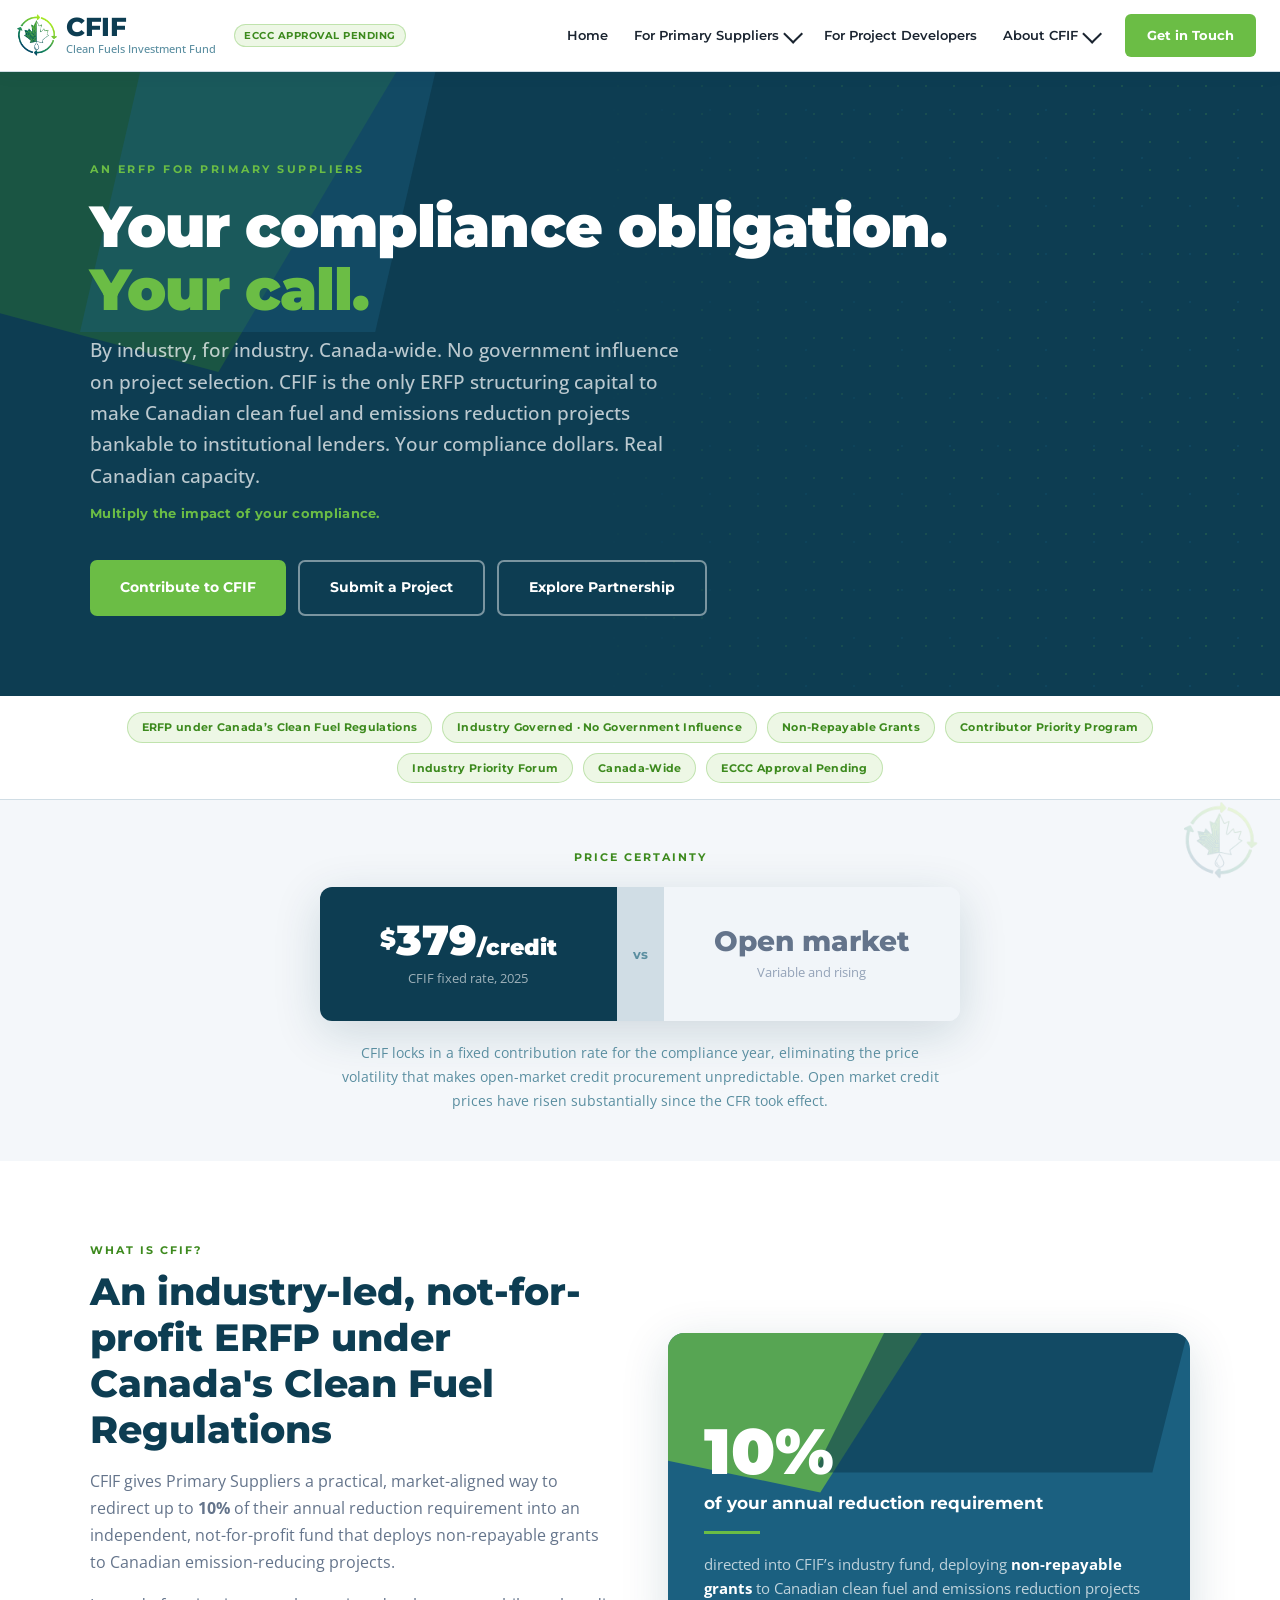
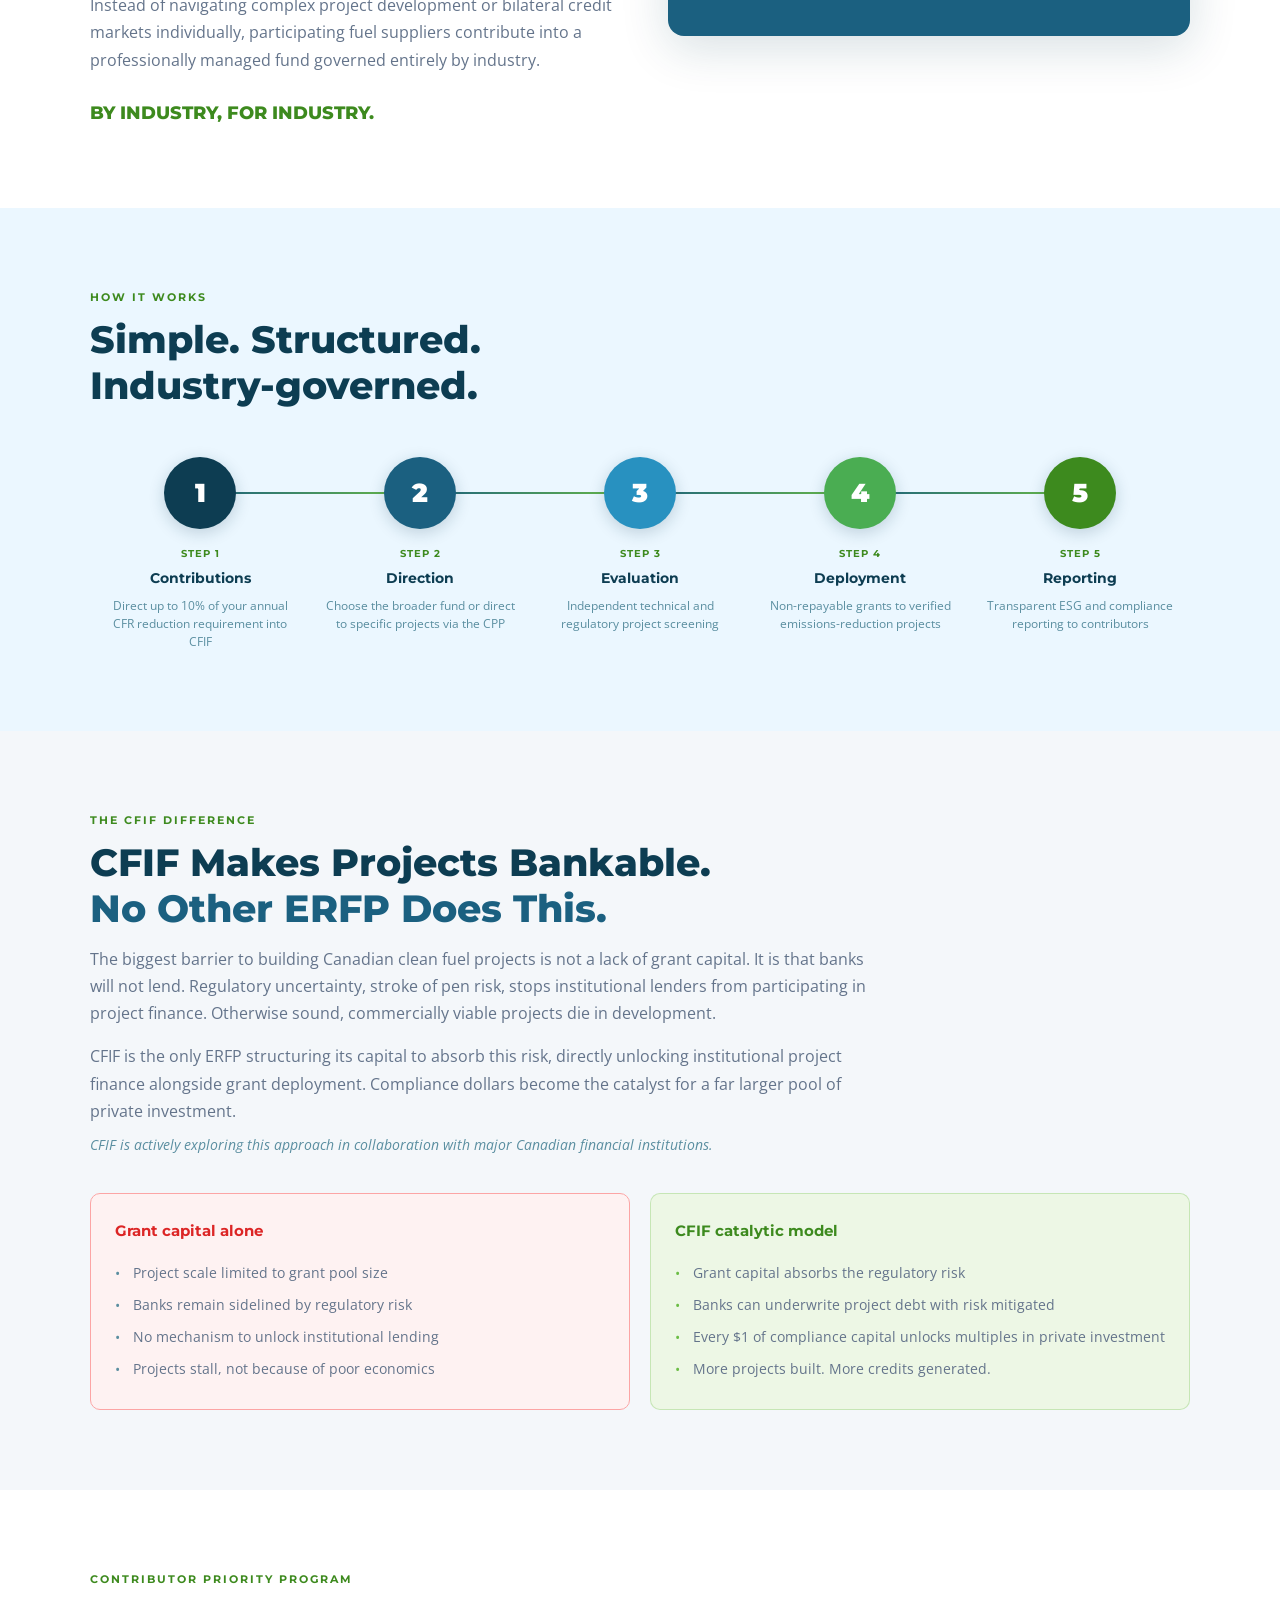
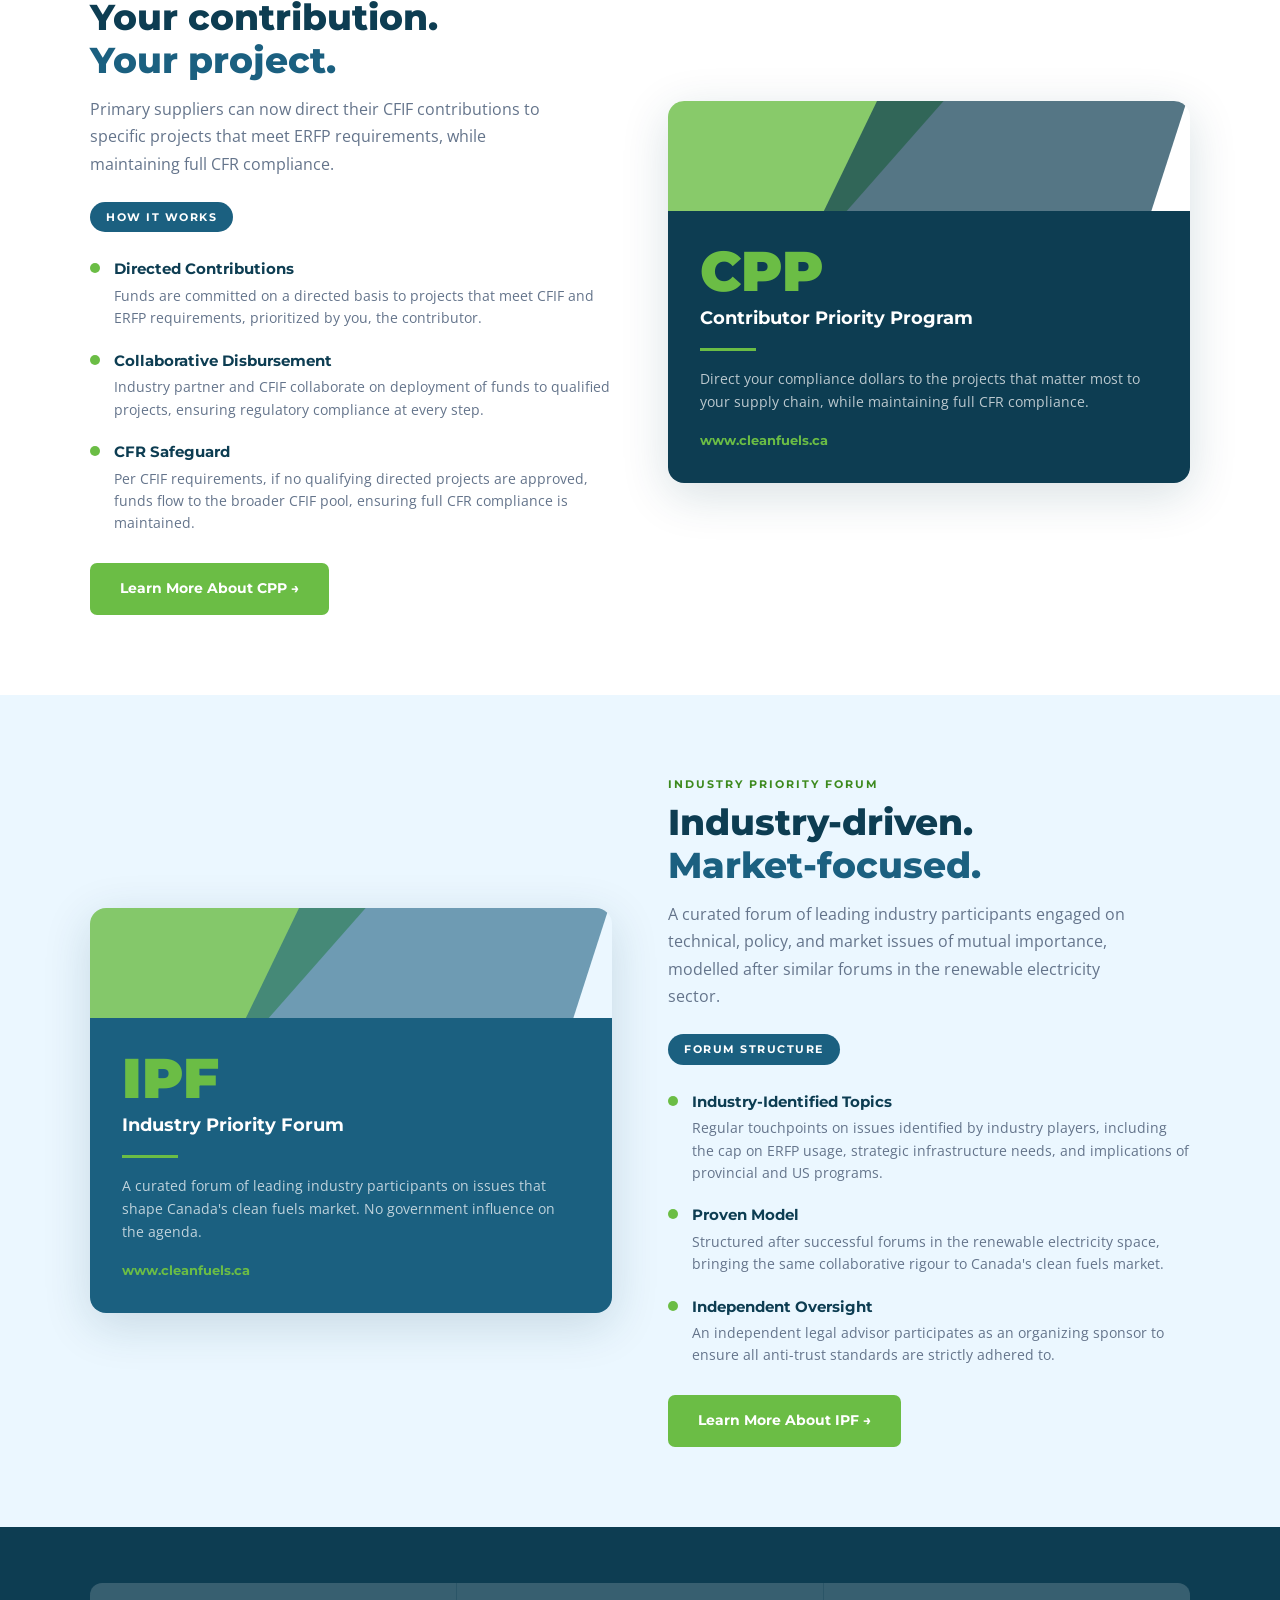
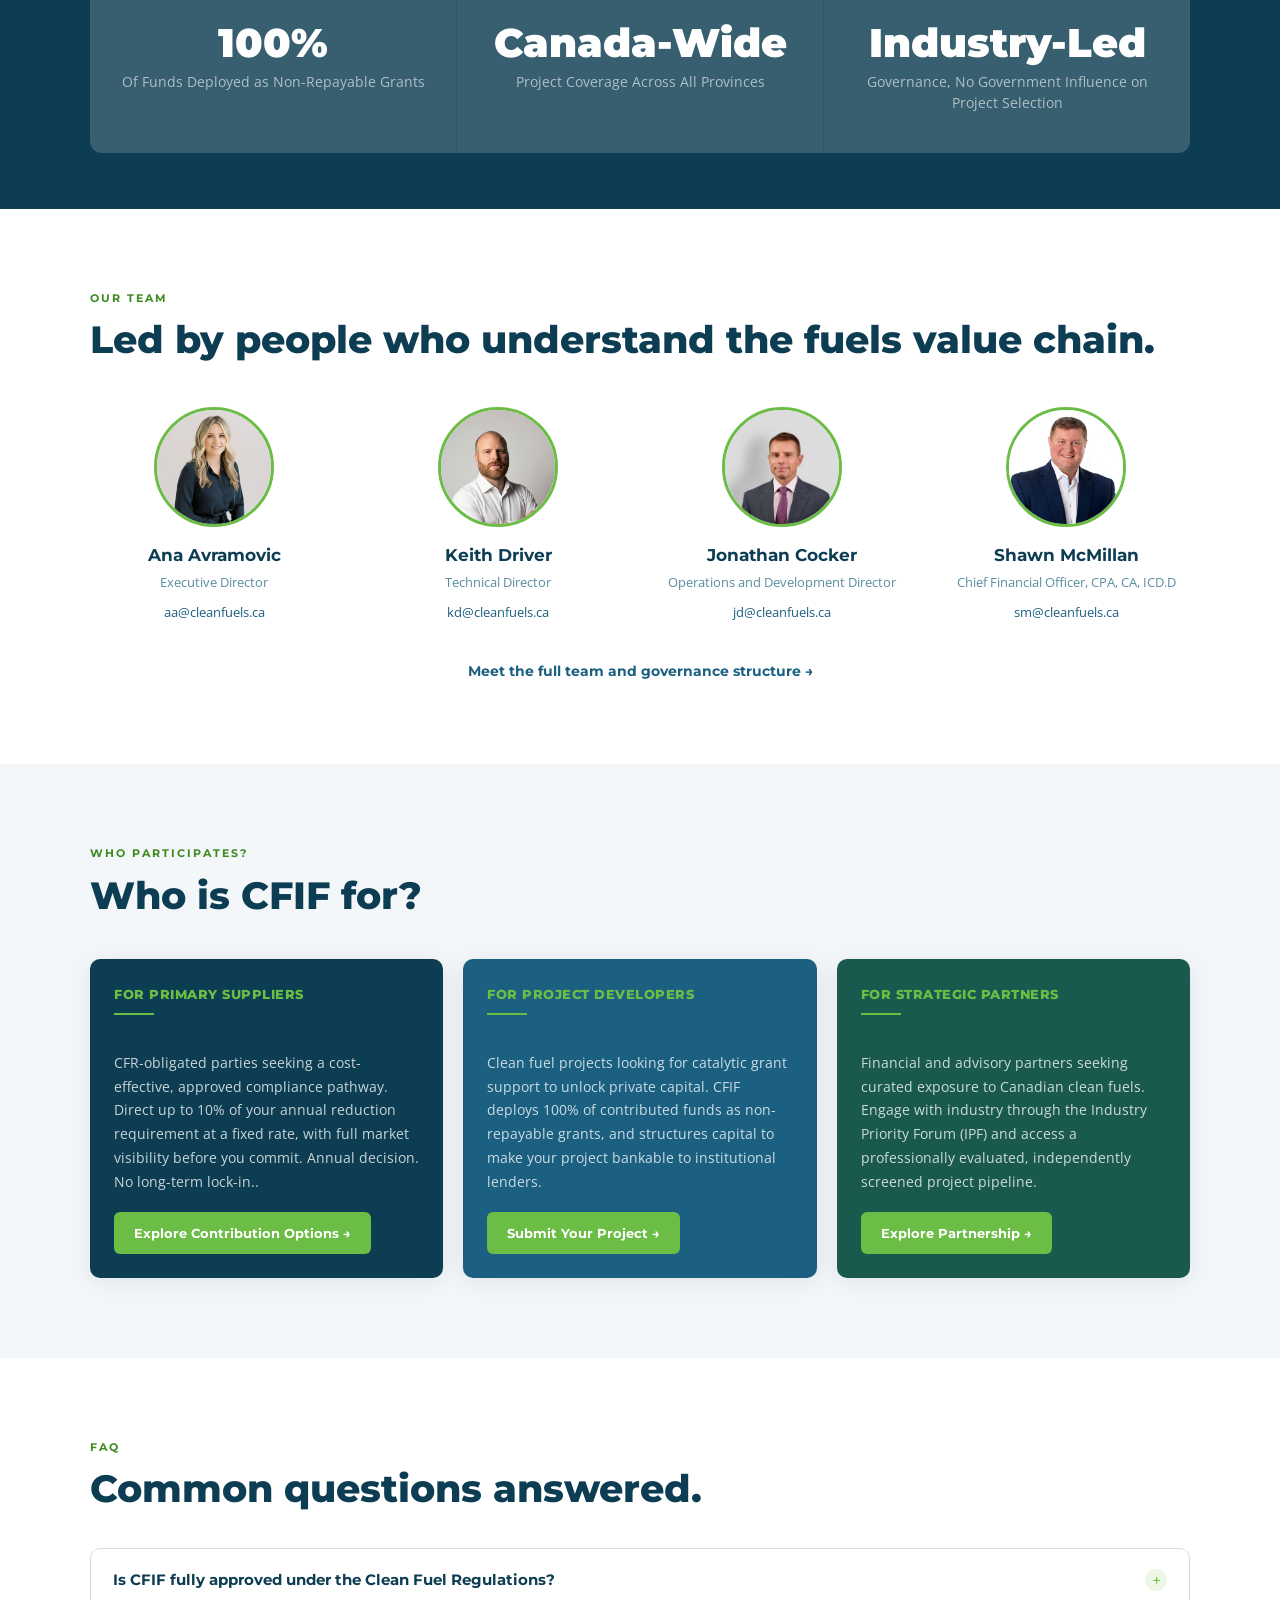
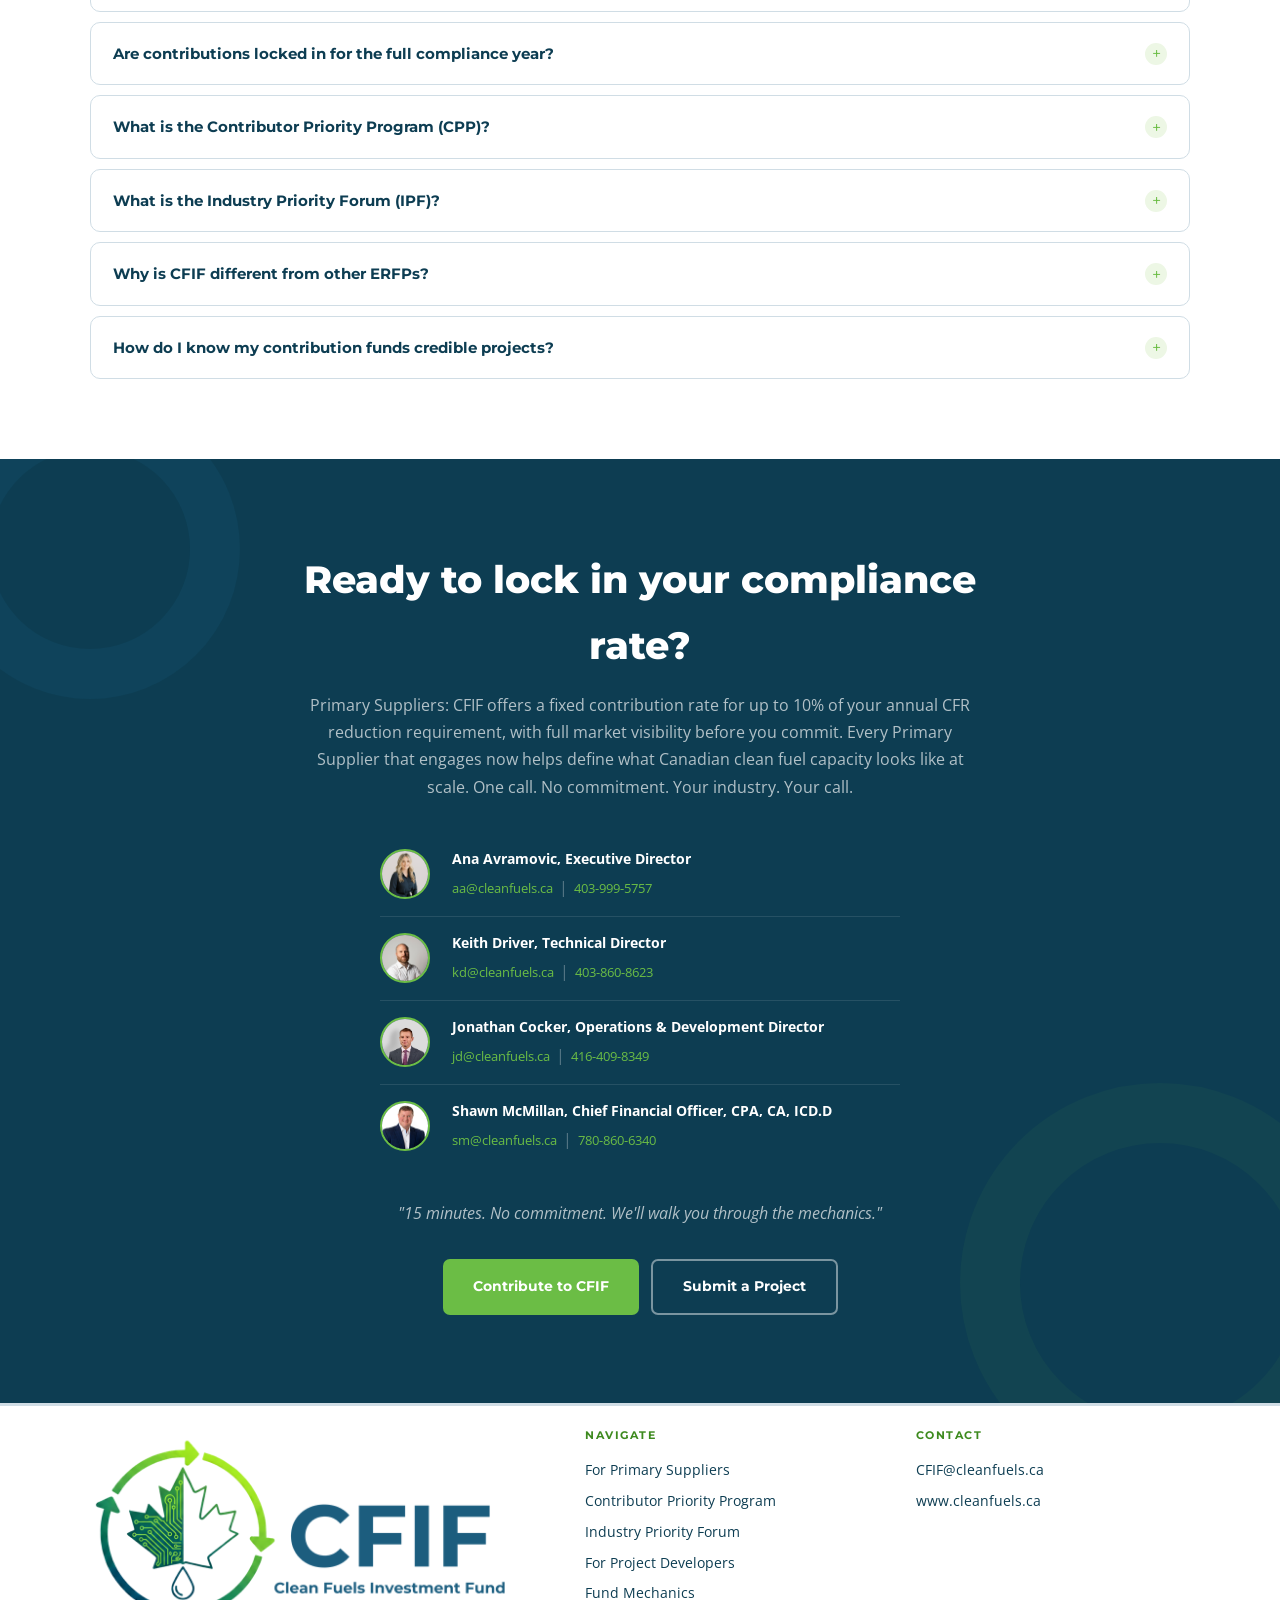
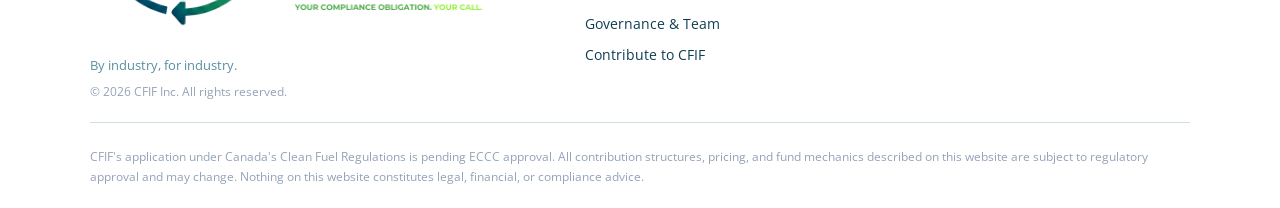
==== commit 48f5dc73: "Team photos: properly sized bubble components — S53c" ====
--- a/index.html
+++ b/index.html
@@ -899,25 +899,25 @@
     </div>
     <div class="team-grid reveal">
       <div class="team-card">
-        <div class="team-photo">AA</div>
+        <div class="team-photo" style="width:120px;height:120px;overflow:hidden"><img src="assets/team/ana_avramovic.png" alt="Ana Avramovic" style="width:100%;height:100%;object-fit:cover;object-position:center top;display:block"></div>
         <p class="team-name">Ana Avramovic</p>
         <p class="team-role">Executive Director</p>
         <a href="mailto:aa@cleanfuels.ca" class="team-email">aa@cleanfuels.ca</a>
       </div>
       <div class="team-card">
-        <div class="team-photo">KD</div>
+        <div class="team-photo" style="width:120px;height:120px;overflow:hidden"><img src="assets/team/keith_driver.png" alt="Keith Driver" style="width:100%;height:100%;object-fit:cover;object-position:center top;display:block"></div>
         <p class="team-name">Keith Driver</p>
         <p class="team-role">Technical Director</p>
         <a href="mailto:kd@cleanfuels.ca" class="team-email">kd@cleanfuels.ca</a>
       </div>
       <div class="team-card">
-        <div class="team-photo">JC</div>
+        <div class="team-photo" style="width:120px;height:120px;overflow:hidden"><img src="assets/team/jonathan_cocker.png" alt="Jonathan Cocker" style="width:100%;height:100%;object-fit:cover;object-position:center top;display:block"></div>
         <p class="team-name">Jonathan Cocker</p>
         <p class="team-role">Operations and Development Director</p>
         <a href="mailto:jd@cleanfuels.ca" class="team-email">jd@cleanfuels.ca</a>
       </div>
       <div class="team-card">
-        <div class="team-photo">SM</div>
+        <div class="team-photo" style="width:120px;height:120px;overflow:hidden"><img src="assets/team/Shawn Headshot 2021.jpg" alt="Shawn McMillan" style="width:100%;height:100%;object-fit:cover;object-position:center top;display:block"></div>
         <p class="team-name">Shawn McMillan</p>
         <p class="team-role">Chief Financial Officer, CPA, CA, ICD.D</p>
         <a href="mailto:sm@cleanfuels.ca" class="team-email">sm@cleanfuels.ca</a>
@@ -1005,28 +1005,28 @@
     <p>Primary Suppliers: CFIF offers a fixed contribution rate for up to 10% of your annual CFR reduction requirement, with full market visibility before you commit. Every Primary Supplier that engages now helps define what Canadian clean fuel capacity looks like at scale. One call. No commitment. Your industry. Your call.</p>
         <div class="cta-contacts">
       <div class="cta-contact-row">
-        <div class="cta-av">AA</div>
+        <div class="cta-av" style="overflow:hidden"><img src="assets/team/ana_avramovic.png" alt="Ana Avramovic" style="width:100%;height:100%;object-fit:cover;object-position:center top;display:block"></div>
         <div class="cta-info">
           <strong>Ana Avramovic, Executive Director</strong>
           <a href="mailto:aa@cleanfuels.ca">aa@cleanfuels.ca</a><span class="sep">|</span><a href="tel:+14039995757">403-999-5757</a>
         </div>
       </div>
       <div class="cta-contact-row">
-        <div class="cta-av">KD</div>
+        <div class="cta-av" style="overflow:hidden"><img src="assets/team/keith_driver.png" alt="Keith Driver" style="width:100%;height:100%;object-fit:cover;object-position:center top;display:block"></div>
         <div class="cta-info">
           <strong>Keith Driver, Technical Director</strong>
           <a href="mailto:kd@cleanfuels.ca">kd@cleanfuels.ca</a><span class="sep">|</span><a href="tel:+14038608623">403-860-8623</a>
         </div>
       </div>
       <div class="cta-contact-row">
-        <div class="cta-av">JC</div>
+        <div class="cta-av" style="overflow:hidden"><img src="assets/team/jonathan_cocker.png" alt="Jonathan Cocker" style="width:100%;height:100%;object-fit:cover;object-position:center top;display:block"></div>
         <div class="cta-info">
           <strong>Jonathan Cocker, Operations &amp; Development Director</strong>
           <a href="mailto:jd@cleanfuels.ca">jd@cleanfuels.ca</a><span class="sep">|</span><a href="tel:+14164098349">416-409-8349</a>
         </div>
       </div>
       <div class="cta-contact-row">
-        <div class="cta-av">SM</div>
+        <div class="cta-av" style="overflow:hidden"><img src="assets/team/Shawn Headshot 2021.jpg" alt="Shawn McMillan" style="width:100%;height:100%;object-fit:cover;object-position:center top;display:block"></div>
         <div class="cta-info">
           <strong>Shawn McMillan, Chief Financial Officer, CPA, CA, ICD.D</strong>
           <a href="mailto:sm@cleanfuels.ca">sm@cleanfuels.ca</a><span class="sep">|</span><a href="tel:+17808606340">780-860-6340</a>
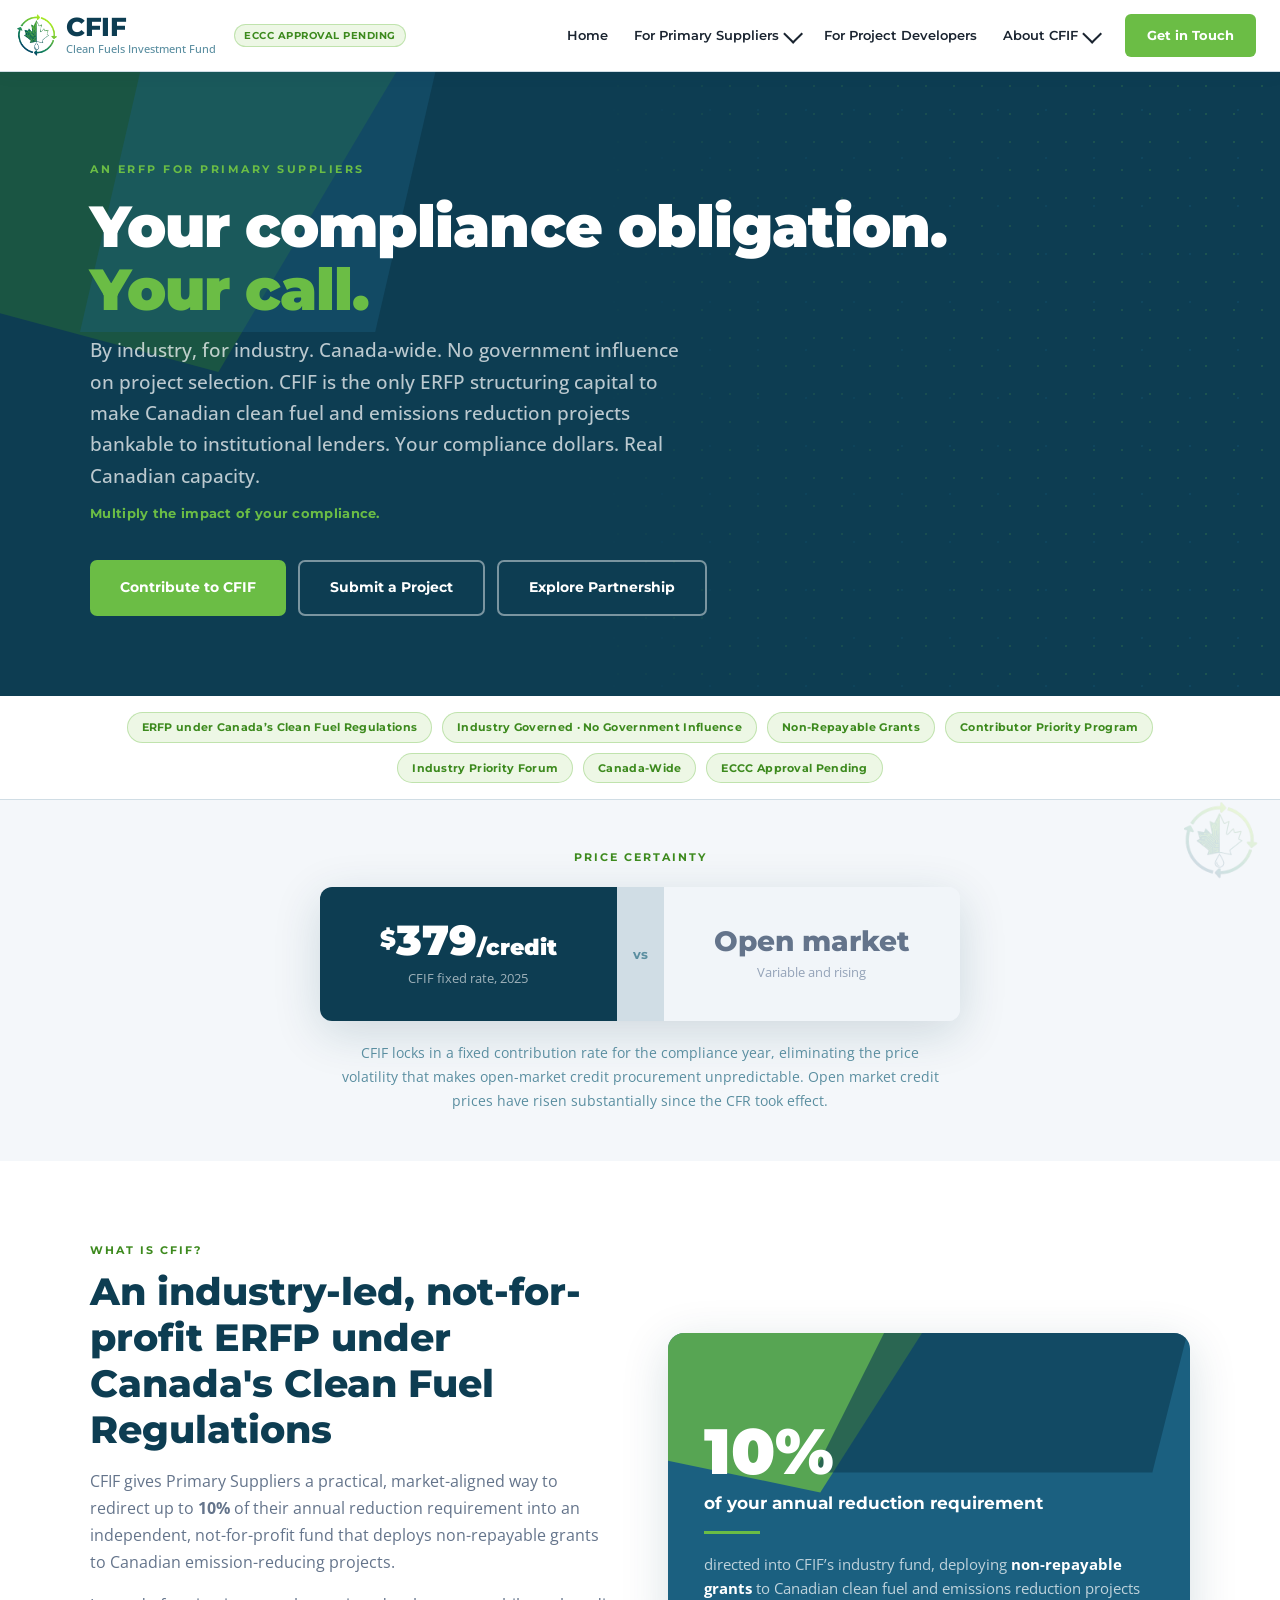
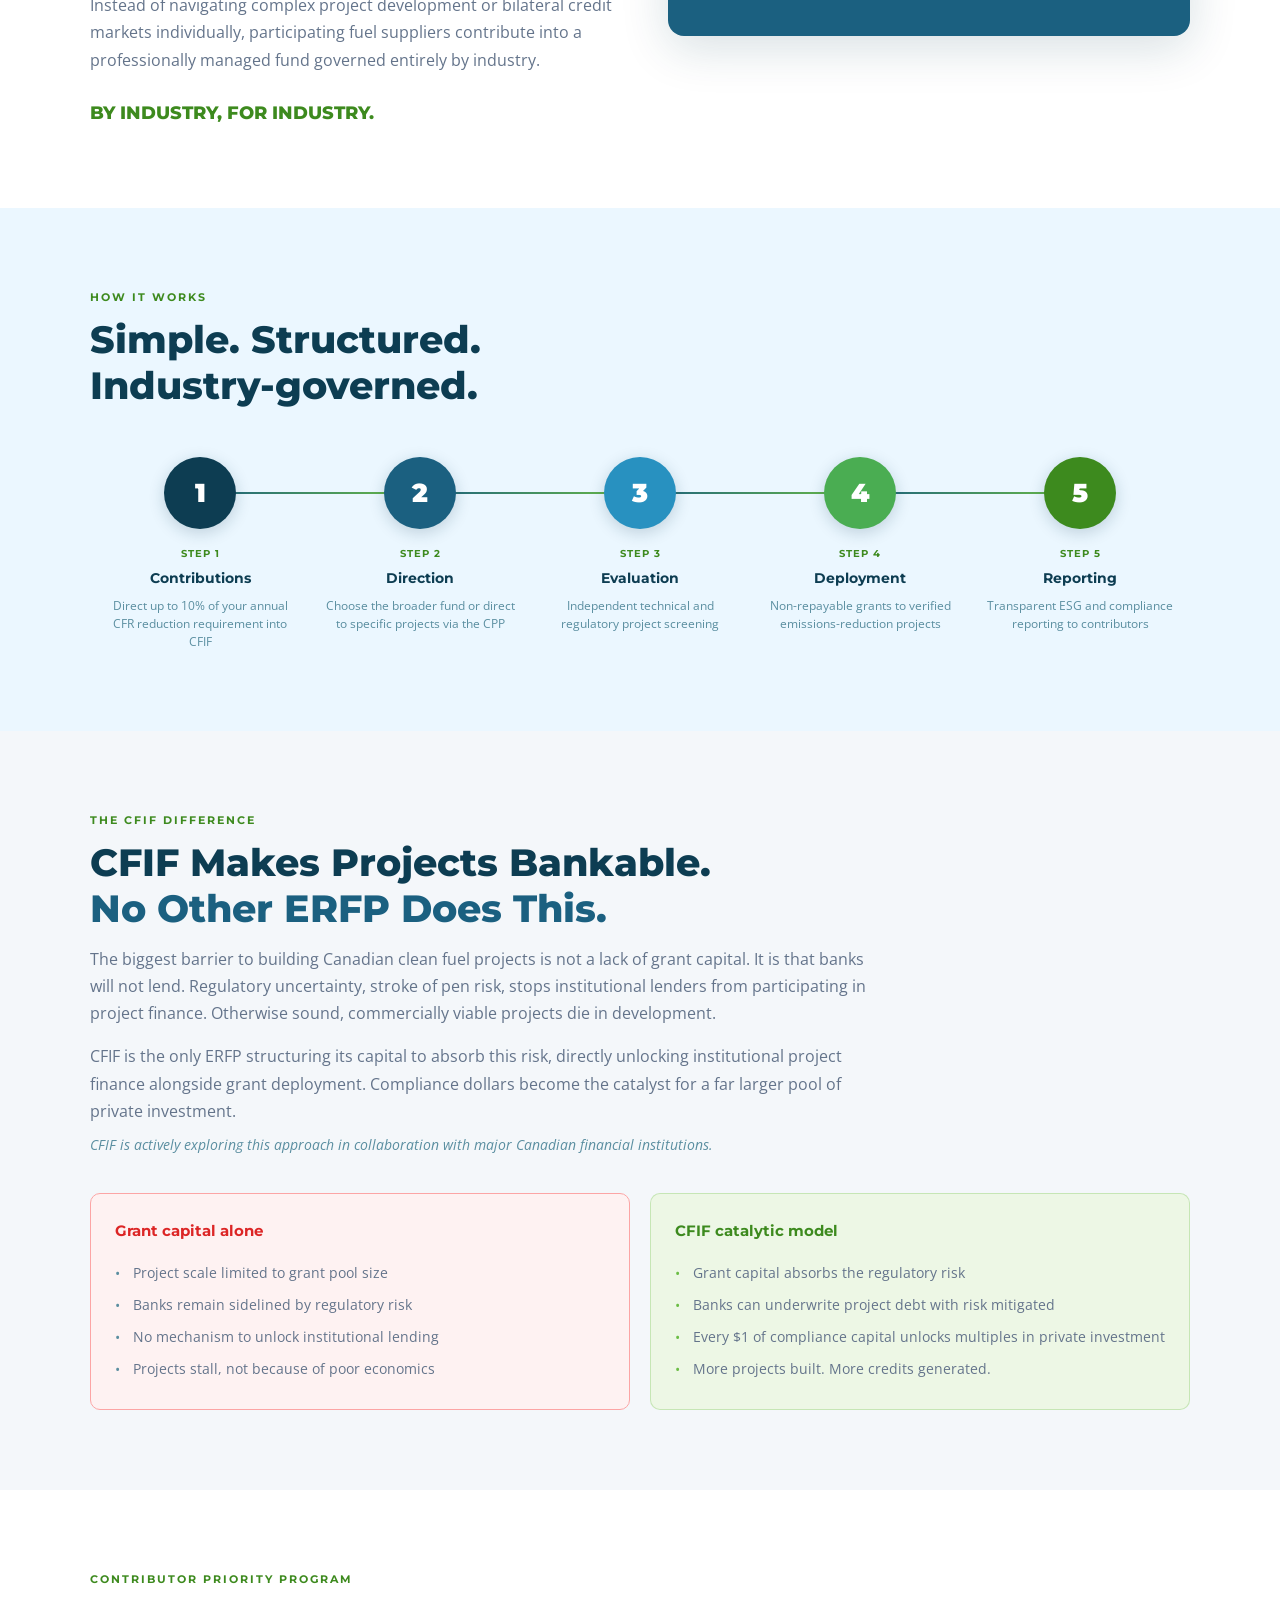
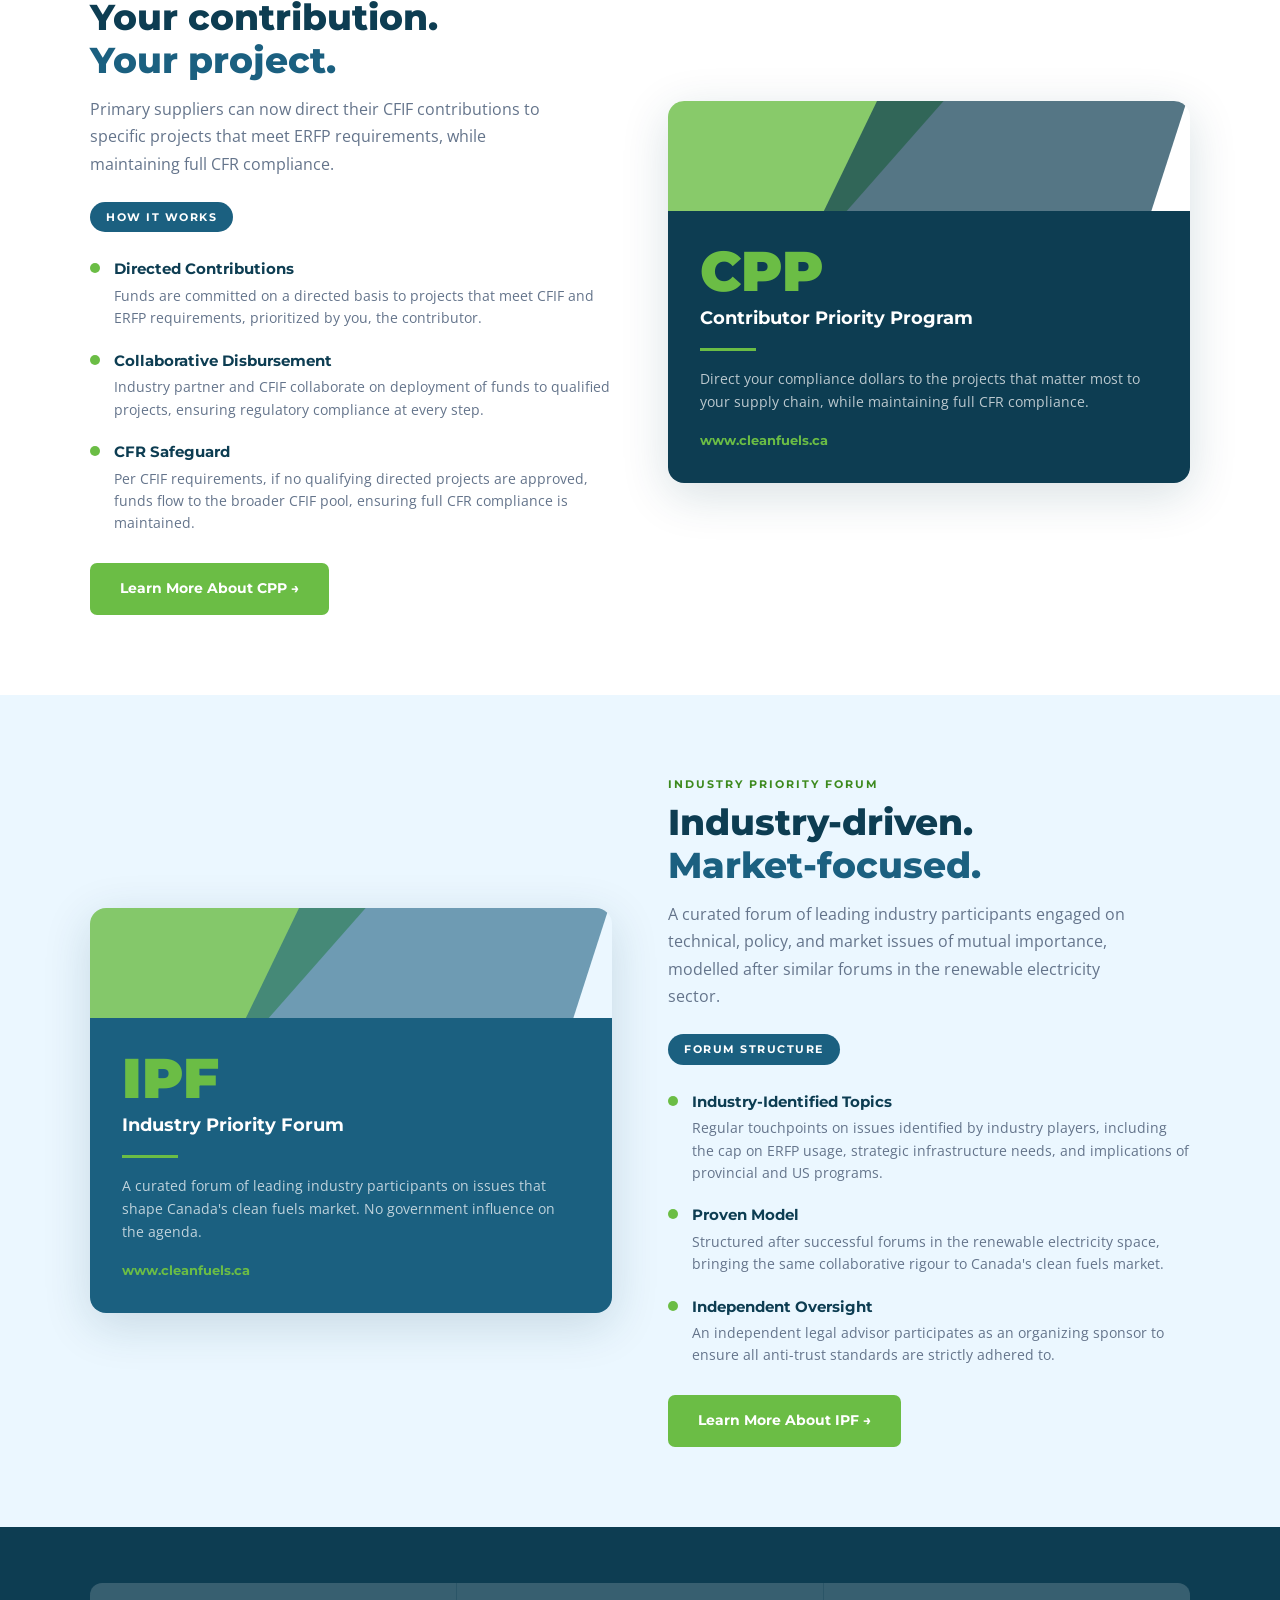
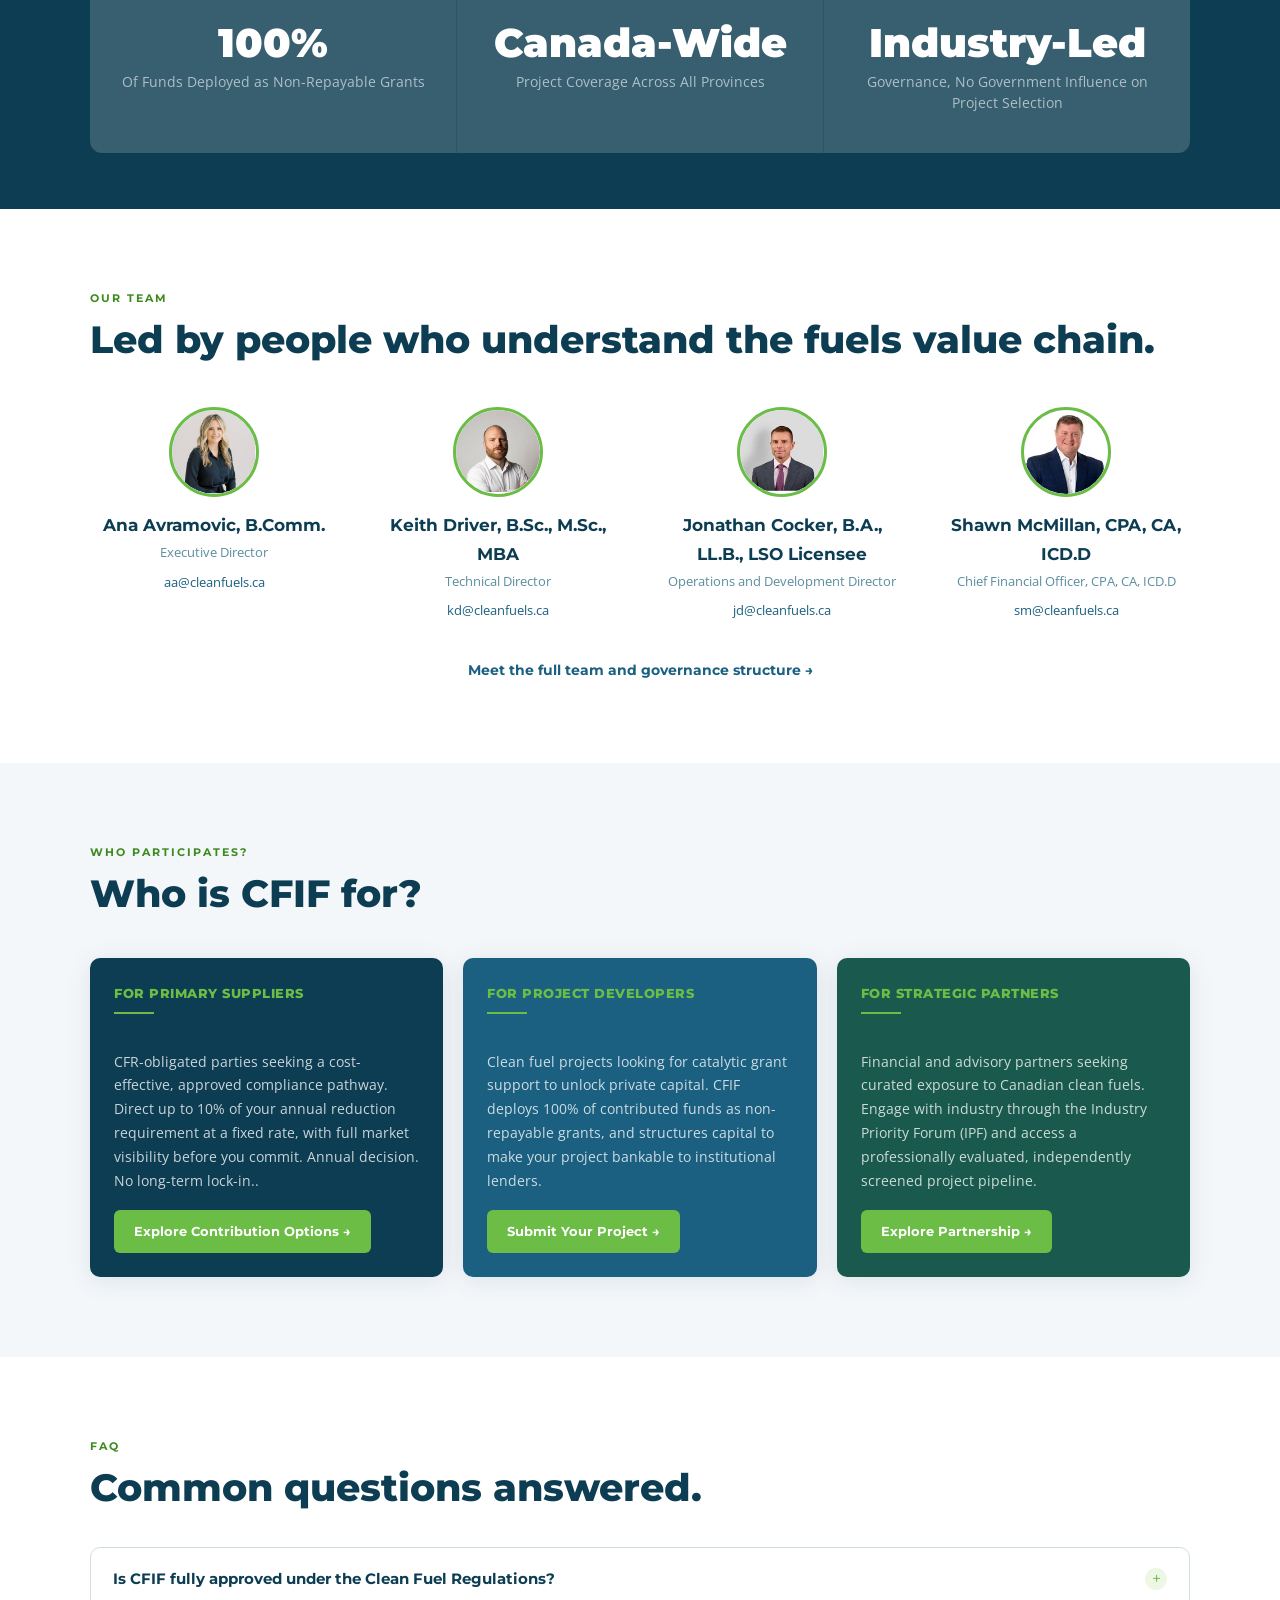
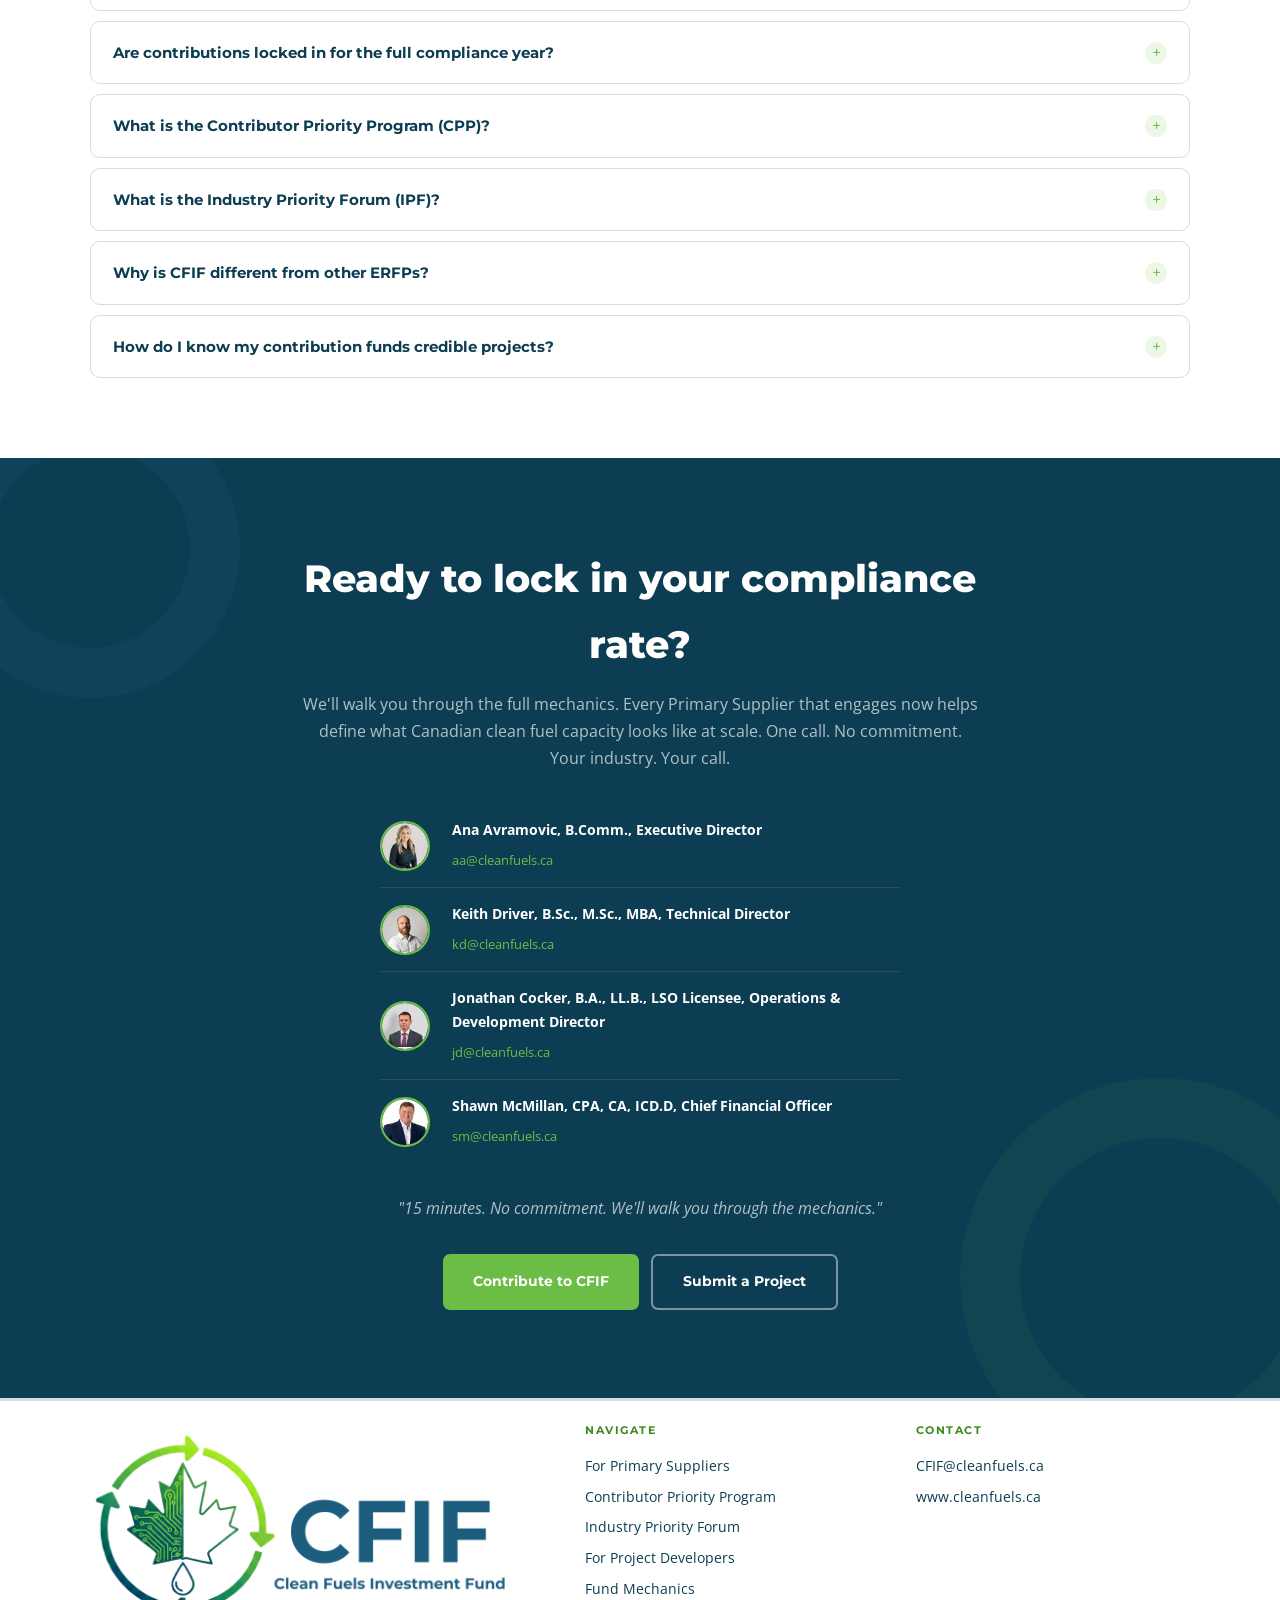
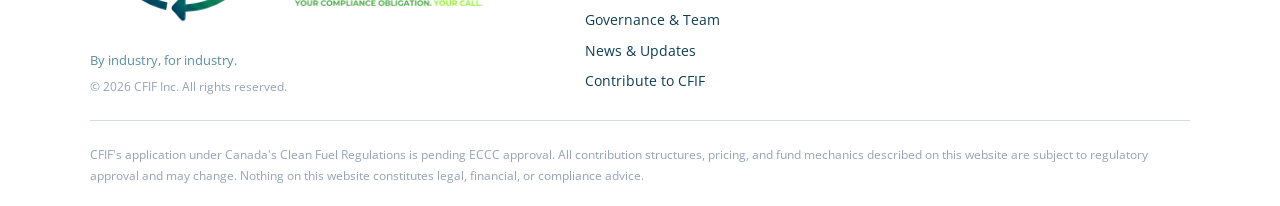
==== commit 21220ed6: "Deploy Ana final HTML update 21052026 — 10 pages including new about.html and news.html" ====
--- a/index.html
+++ b/index.html
@@ -617,7 +617,7 @@
 .cta-contacts{display:flex;flex-direction:column;gap:0;margin:0 auto 32px;max-width:520px}
 .cta-contact-row{display:grid;grid-template-columns:56px 1fr;align-items:center;gap:16px;padding:14px 0;border-bottom:1px solid rgba(255,255,255,.1);text-align:left}
 .cta-contact-row:last-child{border-bottom:none}
-.cta-av{width:50px;height:50px;border-radius:50%;border:2px solid var(--lime);background:rgba(255,255,255,.1);display:flex;align-items:center;justify-content:center;font-family:var(--font-head);font-size:15px;font-weight:800;color:var(--white)}
+.cta-av{width:50px;height:50px;border-radius:50%;border:2px solid var(--lime);background:rgba(255,255,255,.1);display:flex;align-items:center;justify-content:center;font-family:var(--font-head);font-size:15px;font-weight:800;color:var(--white);overflow:hidden;padding:0}
 .cta-info strong{display:block;color:var(--white);font-size:14px;margin-bottom:4px}
 .cta-info a{color:var(--lime);font-size:13px;text-decoration:none}
 .cta-info .sep{color:rgba(255,255,255,.3);margin:0 6px}
@@ -653,10 +653,11 @@
     </li>
     <li><a href="apply.html">For Project Developers</a></li>
     <li>
-      <a href="#">About CFIF <span class="arrow"></span></a>
+      <a href="about.html">About CFIF <span class="arrow"></span></a>
       <div class="nav-dropdown">
         <a href="investment.html">Fund Mechanics<span class="dd-sub">How CFIF deploys capital</span></a>
         <a href="governance.html">Governance &amp; Team<span class="dd-sub">Leadership and oversight</span></a>
+        <a href="news.html">News &amp; Updates<span class="dd-sub">Fund progress and regulatory news</span></a>
       </div>
     </li>
   </ul>
@@ -690,6 +691,7 @@
     </div>
     <div class="mm-sub">
       <a href="investment.html">Fund Mechanics</a>
+      <a href="about.html">About CFIF</a>
       <a href="governance.html">Governance &amp; Team</a>
     </div>
   </div>
@@ -899,26 +901,26 @@
     </div>
     <div class="team-grid reveal">
       <div class="team-card">
-        <div class="team-photo" style="width:120px;height:120px;overflow:hidden"><img src="assets/team/ana_avramovic.png" alt="Ana Avramovic" style="width:100%;height:100%;object-fit:cover;object-position:center top;display:block"></div>
-        <p class="team-name">Ana Avramovic</p>
+        <div class="team-photo" style="overflow:hidden;padding:0"><img src="[data-uri]" alt="Ana Avramovic" style="width:100%;height:100%;object-fit:cover;border-radius:50%;display:block"></div>
+        <p class="team-name">Ana Avramovic, B.Comm.</p>
         <p class="team-role">Executive Director</p>
         <a href="mailto:aa@cleanfuels.ca" class="team-email">aa@cleanfuels.ca</a>
       </div>
       <div class="team-card">
-        <div class="team-photo" style="width:120px;height:120px;overflow:hidden"><img src="assets/team/keith_driver.png" alt="Keith Driver" style="width:100%;height:100%;object-fit:cover;object-position:center top;display:block"></div>
-        <p class="team-name">Keith Driver</p>
+        <div class="team-photo" style="overflow:hidden;padding:0"><img src="[data-uri]" alt="Keith Driver" style="width:100%;height:100%;object-fit:cover;border-radius:50%;display:block"></div>
+        <p class="team-name">Keith Driver, B.Sc., M.Sc., MBA</p>
         <p class="team-role">Technical Director</p>
         <a href="mailto:kd@cleanfuels.ca" class="team-email">kd@cleanfuels.ca</a>
       </div>
       <div class="team-card">
-        <div class="team-photo" style="width:120px;height:120px;overflow:hidden"><img src="assets/team/jonathan_cocker.png" alt="Jonathan Cocker" style="width:100%;height:100%;object-fit:cover;object-position:center top;display:block"></div>
-        <p class="team-name">Jonathan Cocker</p>
+        <div class="team-photo" style="overflow:hidden;padding:0"><img src="[data-uri]" alt="Jonathan Cocker" style="width:100%;height:100%;object-fit:cover;border-radius:50%;display:block"></div>
+        <p class="team-name">Jonathan Cocker, B.A., LL.B., LSO Licensee</p>
         <p class="team-role">Operations and Development Director</p>
         <a href="mailto:jd@cleanfuels.ca" class="team-email">jd@cleanfuels.ca</a>
       </div>
       <div class="team-card">
-        <div class="team-photo" style="width:120px;height:120px;overflow:hidden"><img src="assets/team/Shawn Headshot 2021.jpg" alt="Shawn McMillan" style="width:100%;height:100%;object-fit:cover;object-position:center top;display:block"></div>
-        <p class="team-name">Shawn McMillan</p>
+        <div class="team-photo" style="overflow:hidden;padding:0"><img src="[data-uri]" alt="Shawn McMillan" style="width:100%;height:100%;object-fit:cover;border-radius:50%;display:block"></div>
+        <p class="team-name">Shawn McMillan, CPA, CA, ICD.D</p>
         <p class="team-role">Chief Financial Officer, CPA, CA, ICD.D</p>
         <a href="mailto:sm@cleanfuels.ca" class="team-email">sm@cleanfuels.ca</a>
       </div>
@@ -1002,34 +1004,34 @@
 <section class="final-cta">
   <div class="final-cta-inner reveal">
     <h2>Ready to lock in your compliance rate?</h2>
-    <p>Primary Suppliers: CFIF offers a fixed contribution rate for up to 10% of your annual CFR reduction requirement, with full market visibility before you commit. Every Primary Supplier that engages now helps define what Canadian clean fuel capacity looks like at scale. One call. No commitment. Your industry. Your call.</p>
+    <p>We'll walk you through the full mechanics. Every Primary Supplier that engages now helps define what Canadian clean fuel capacity looks like at scale. One call. No commitment. Your industry. Your call.</p>
         <div class="cta-contacts">
       <div class="cta-contact-row">
-        <div class="cta-av" style="overflow:hidden"><img src="assets/team/ana_avramovic.png" alt="Ana Avramovic" style="width:100%;height:100%;object-fit:cover;object-position:center top;display:block"></div>
+        <div class="cta-av" style="overflow:hidden;padding:0"><img src="[data-uri]" alt="Ana Avramovic" style="width:100%;height:100%;object-fit:cover;border-radius:50%;display:block"></div>
         <div class="cta-info">
-          <strong>Ana Avramovic, Executive Director</strong>
-          <a href="mailto:aa@cleanfuels.ca">aa@cleanfuels.ca</a><span class="sep">|</span><a href="tel:+14039995757">403-999-5757</a>
+          <strong>Ana Avramovic, B.Comm., Executive Director</strong>
+          <a href="mailto:aa@cleanfuels.ca">aa@cleanfuels.ca</a>
         </div>
       </div>
       <div class="cta-contact-row">
-        <div class="cta-av" style="overflow:hidden"><img src="assets/team/keith_driver.png" alt="Keith Driver" style="width:100%;height:100%;object-fit:cover;object-position:center top;display:block"></div>
+        <div class="cta-av" style="overflow:hidden;padding:0"><img src="[data-uri]" alt="Keith Driver" style="width:100%;height:100%;object-fit:cover;border-radius:50%;display:block"></div>
         <div class="cta-info">
-          <strong>Keith Driver, Technical Director</strong>
-          <a href="mailto:kd@cleanfuels.ca">kd@cleanfuels.ca</a><span class="sep">|</span><a href="tel:+14038608623">403-860-8623</a>
+          <strong>Keith Driver, B.Sc., M.Sc., MBA, Technical Director</strong>
+          <a href="mailto:kd@cleanfuels.ca">kd@cleanfuels.ca</a>
         </div>
       </div>
       <div class="cta-contact-row">
-        <div class="cta-av" style="overflow:hidden"><img src="assets/team/jonathan_cocker.png" alt="Jonathan Cocker" style="width:100%;height:100%;object-fit:cover;object-position:center top;display:block"></div>
+        <div class="cta-av" style="overflow:hidden;padding:0"><img src="[data-uri]" alt="Jonathan Cocker" style="width:100%;height:100%;object-fit:cover;border-radius:50%;display:block"></div>
         <div class="cta-info">
-          <strong>Jonathan Cocker, Operations &amp; Development Director</strong>
-          <a href="mailto:jd@cleanfuels.ca">jd@cleanfuels.ca</a><span class="sep">|</span><a href="tel:+14164098349">416-409-8349</a>
+          <strong>Jonathan Cocker, B.A., LL.B., LSO Licensee, Operations &amp; Development Director</strong>
+          <a href="mailto:jd@cleanfuels.ca">jd@cleanfuels.ca</a>
         </div>
       </div>
       <div class="cta-contact-row">
-        <div class="cta-av" style="overflow:hidden"><img src="assets/team/Shawn Headshot 2021.jpg" alt="Shawn McMillan" style="width:100%;height:100%;object-fit:cover;object-position:center top;display:block"></div>
+        <div class="cta-av" style="overflow:hidden;padding:0"><img src="[data-uri]" alt="Shawn McMillan" style="width:100%;height:100%;object-fit:cover;border-radius:50%;display:block"></div>
         <div class="cta-info">
-          <strong>Shawn McMillan, Chief Financial Officer, CPA, CA, ICD.D</strong>
-          <a href="mailto:sm@cleanfuels.ca">sm@cleanfuels.ca</a><span class="sep">|</span><a href="tel:+17808606340">780-860-6340</a>
+          <strong>Shawn McMillan, CPA, CA, ICD.D, Chief Financial Officer</strong>
+          <a href="mailto:sm@cleanfuels.ca">sm@cleanfuels.ca</a>
         </div>
       </div>
     </div>
@@ -1057,6 +1059,7 @@
       <a href="apply.html">For Project Developers</a>
       <a href="investment.html">Fund Mechanics</a>
       <a href="governance.html">Governance &amp; Team</a>
+      <a href="news.html">News &amp; Updates</a>
       <a href="contribute.html">Contribute to CFIF</a>
     </div>
     <div class="footer-contact-col">
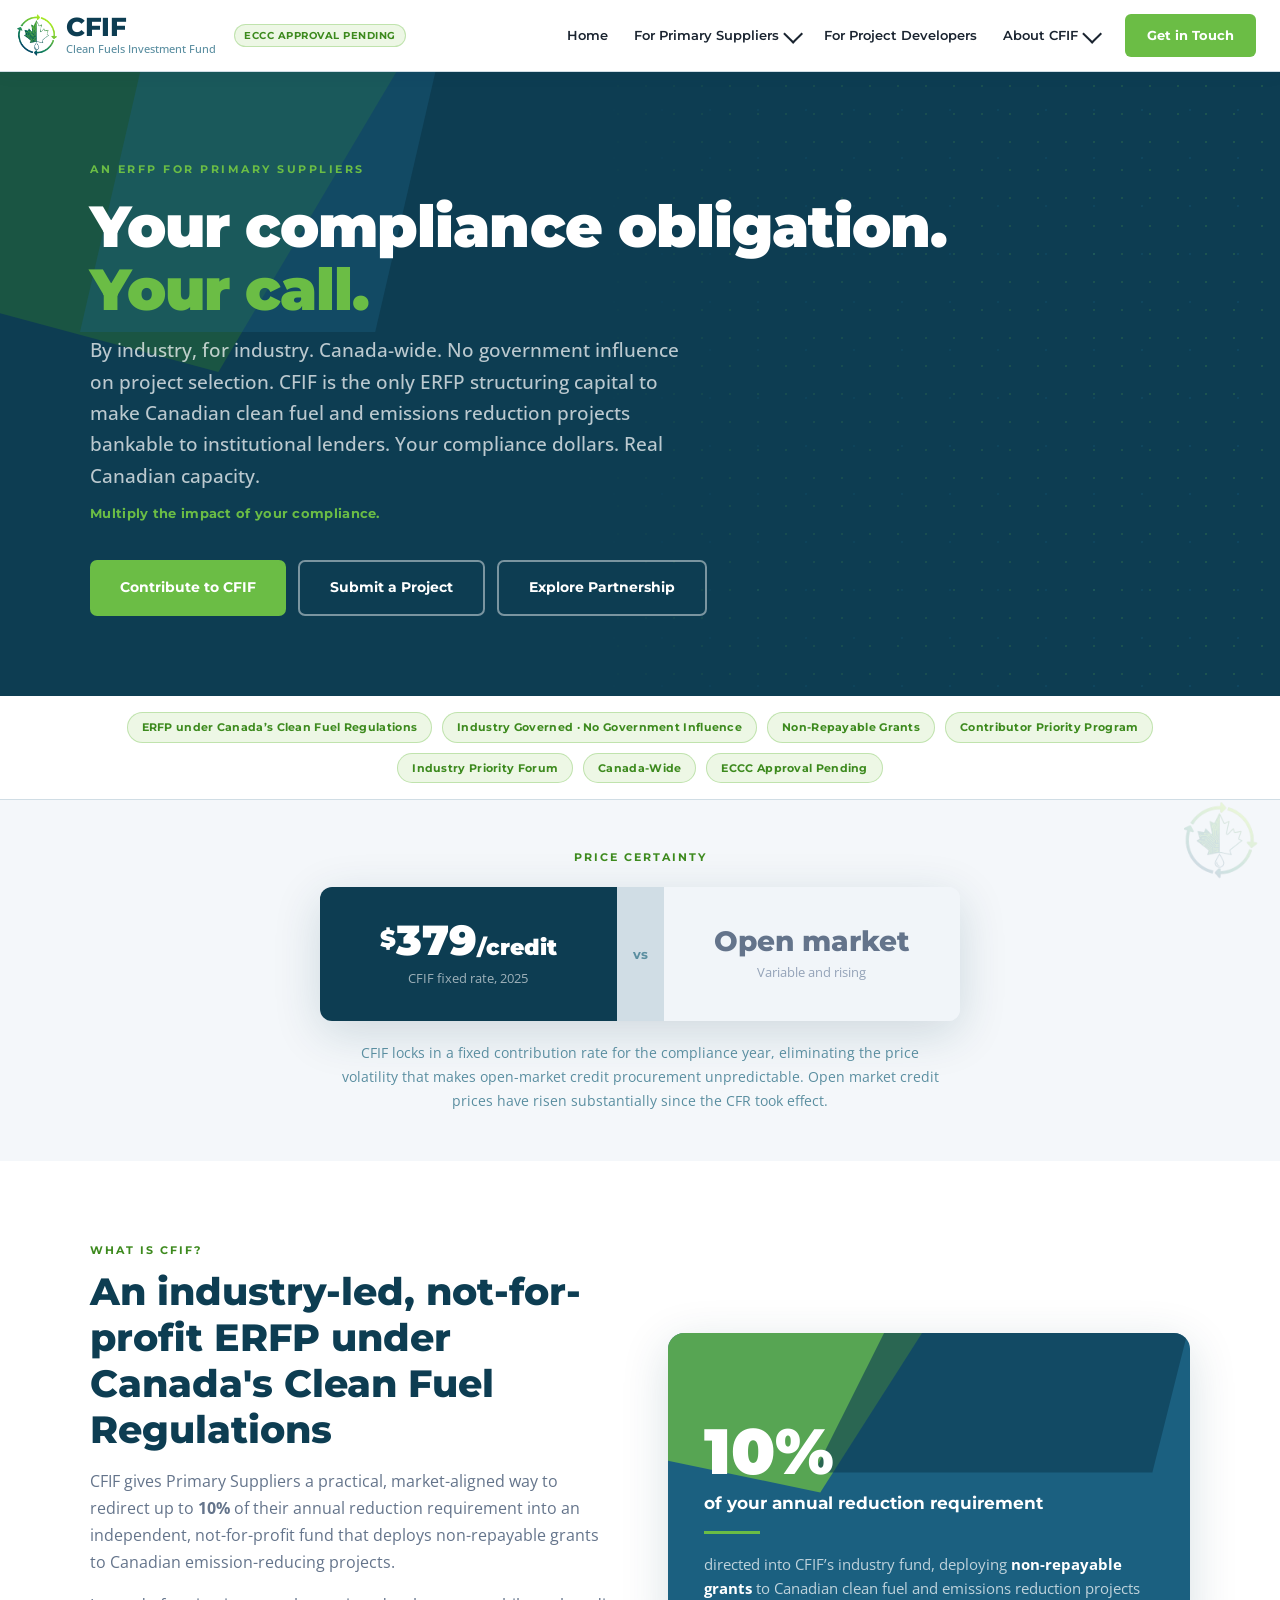
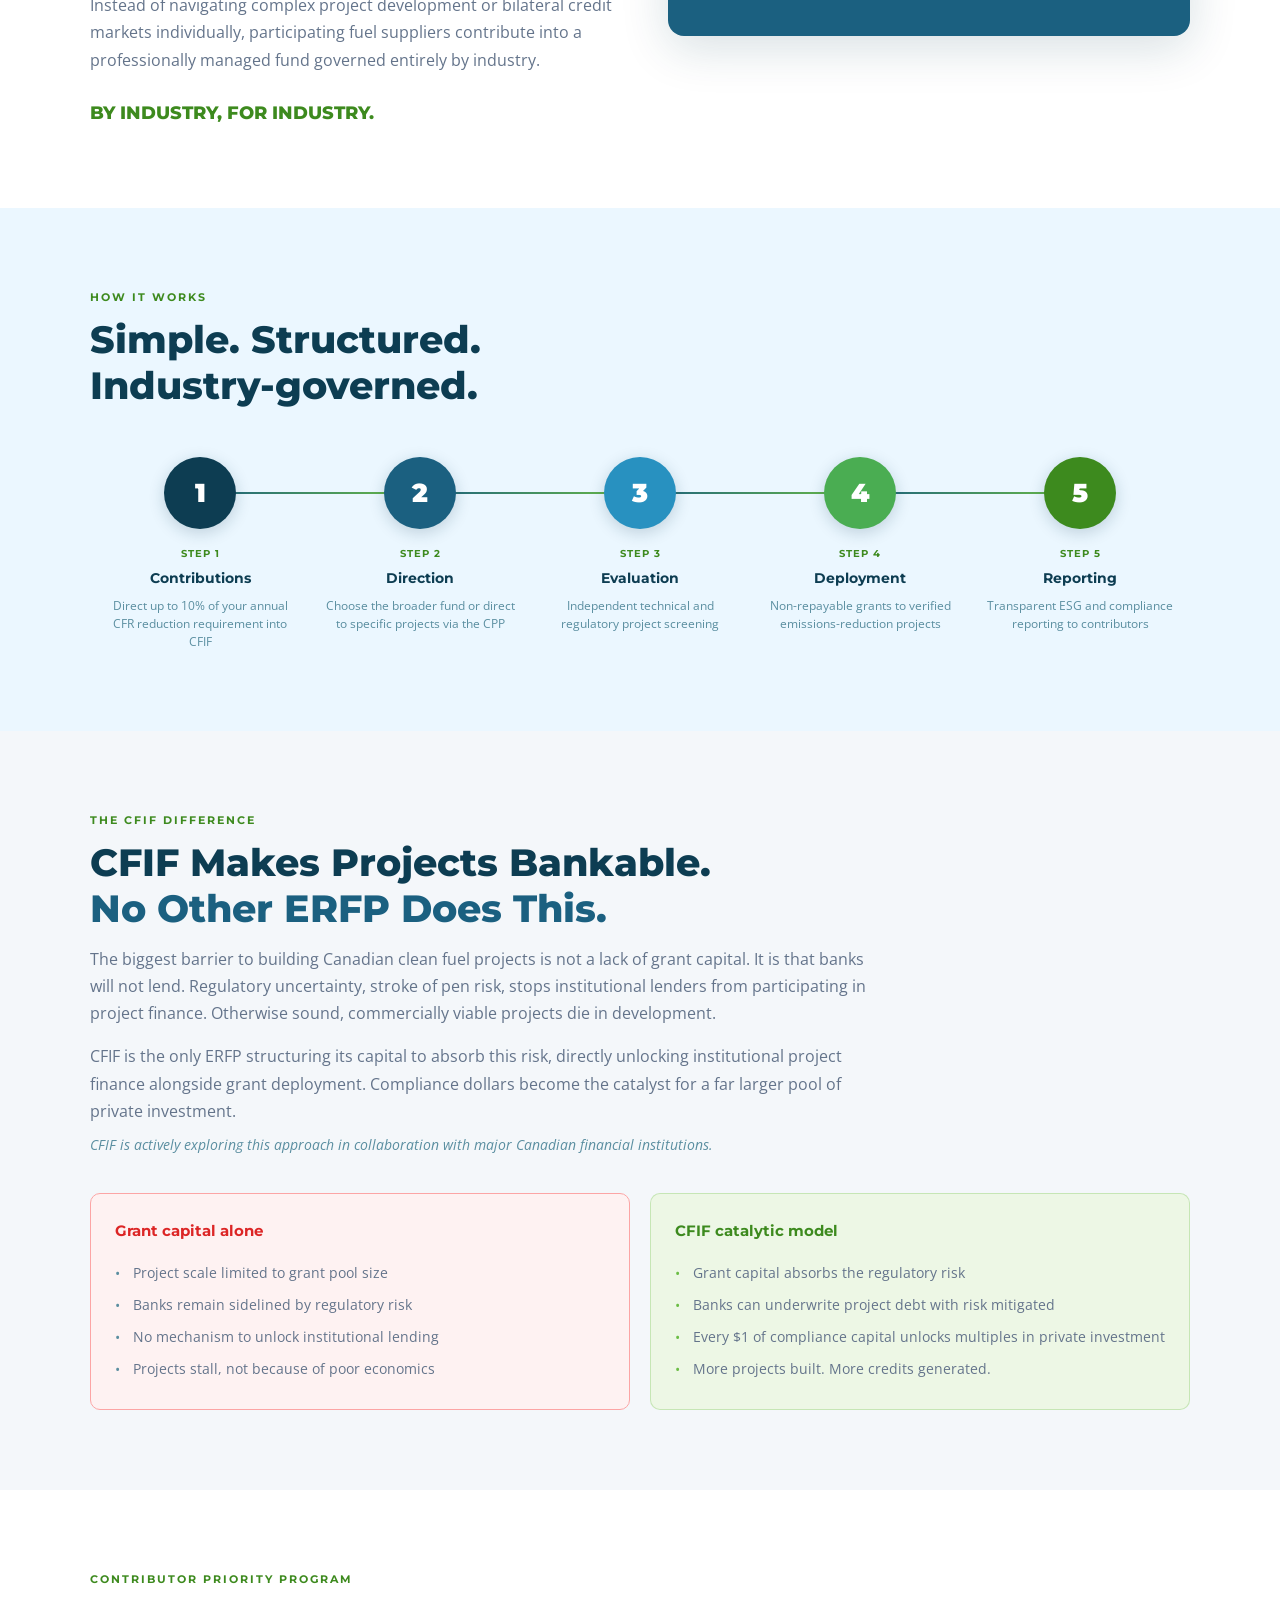
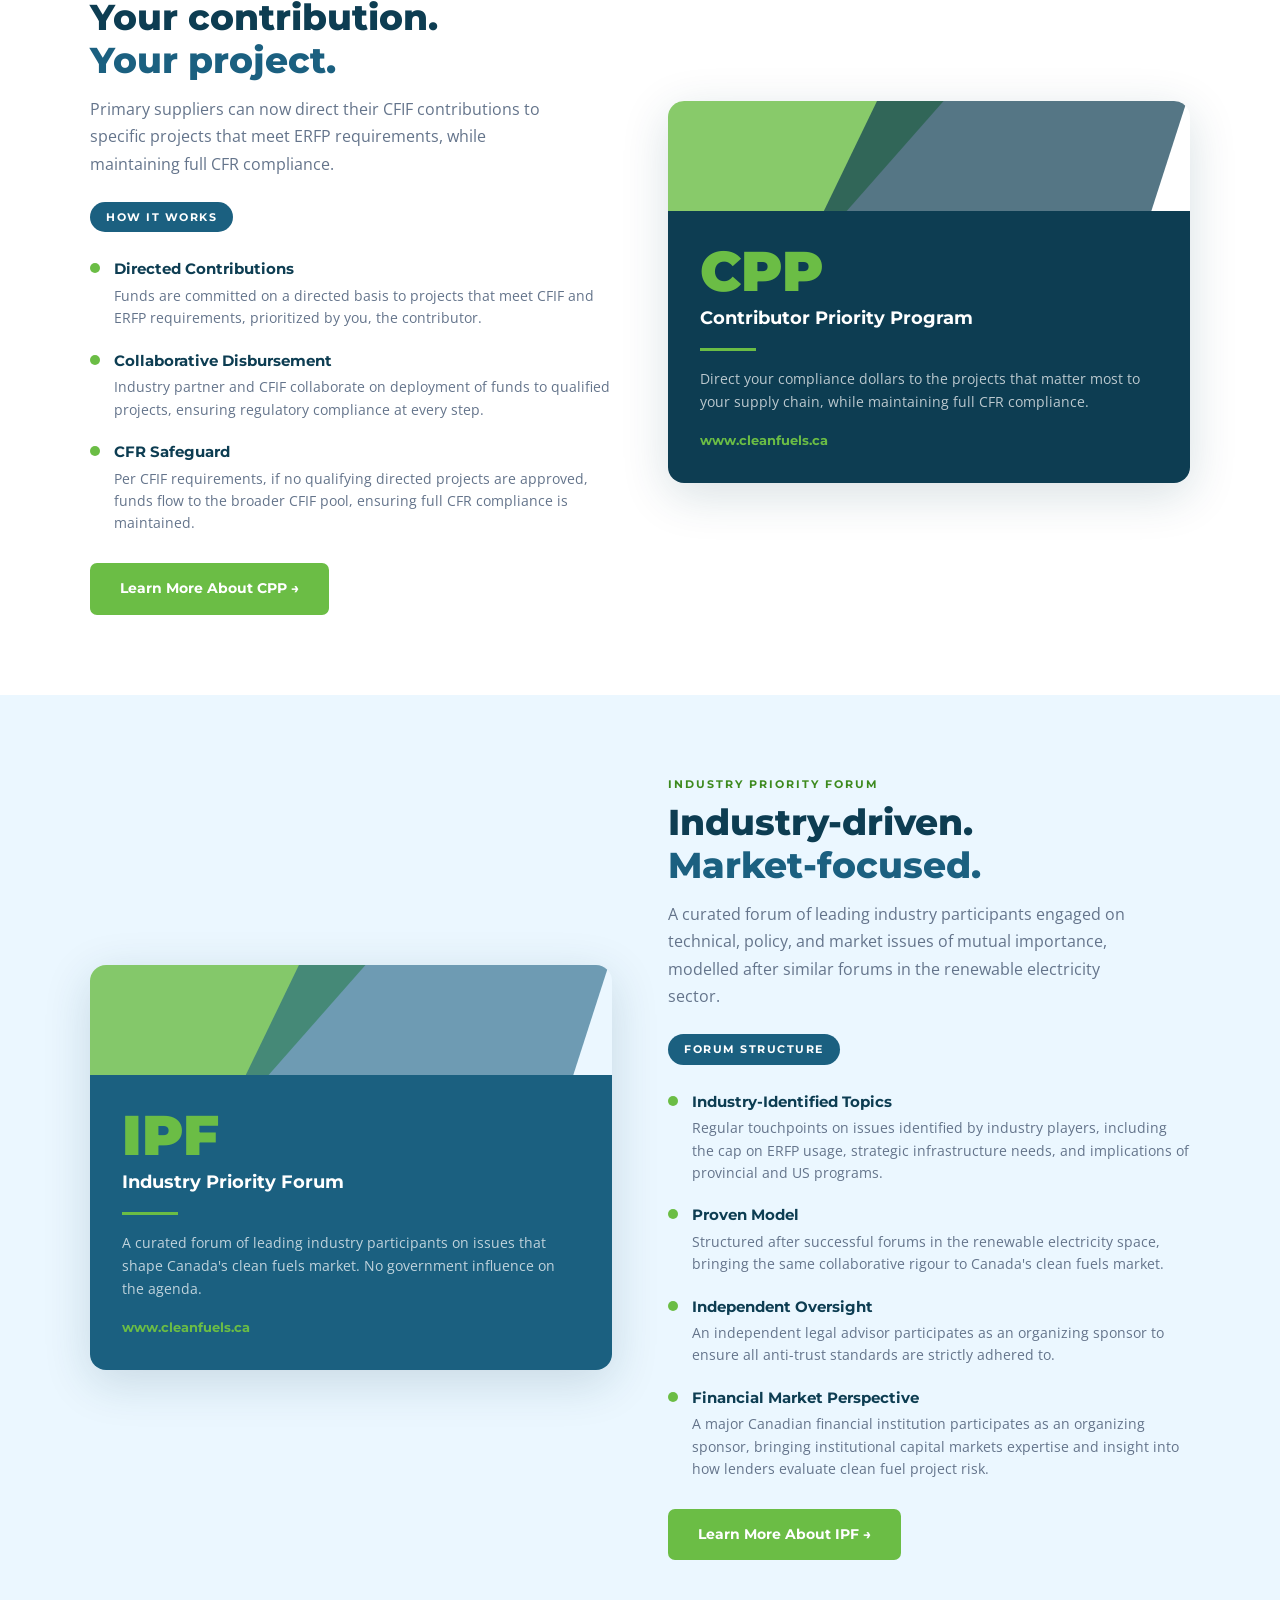
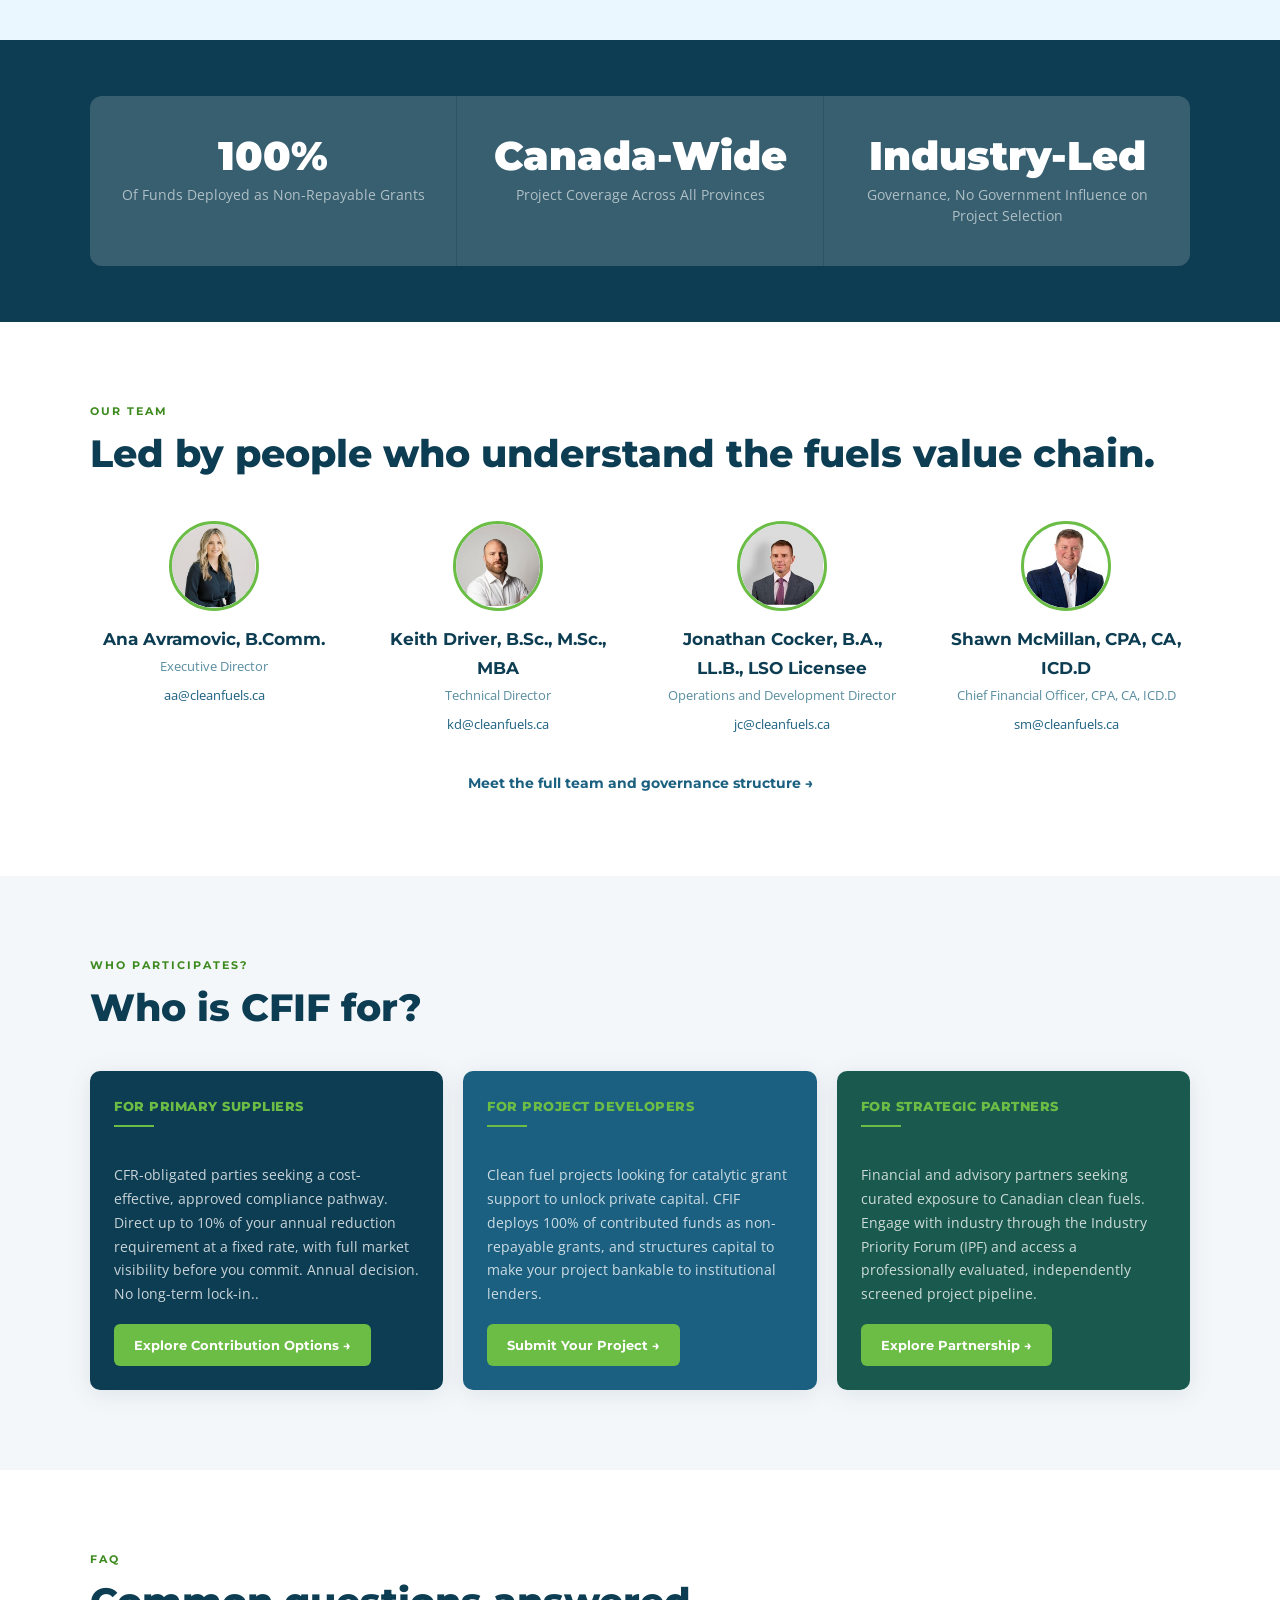
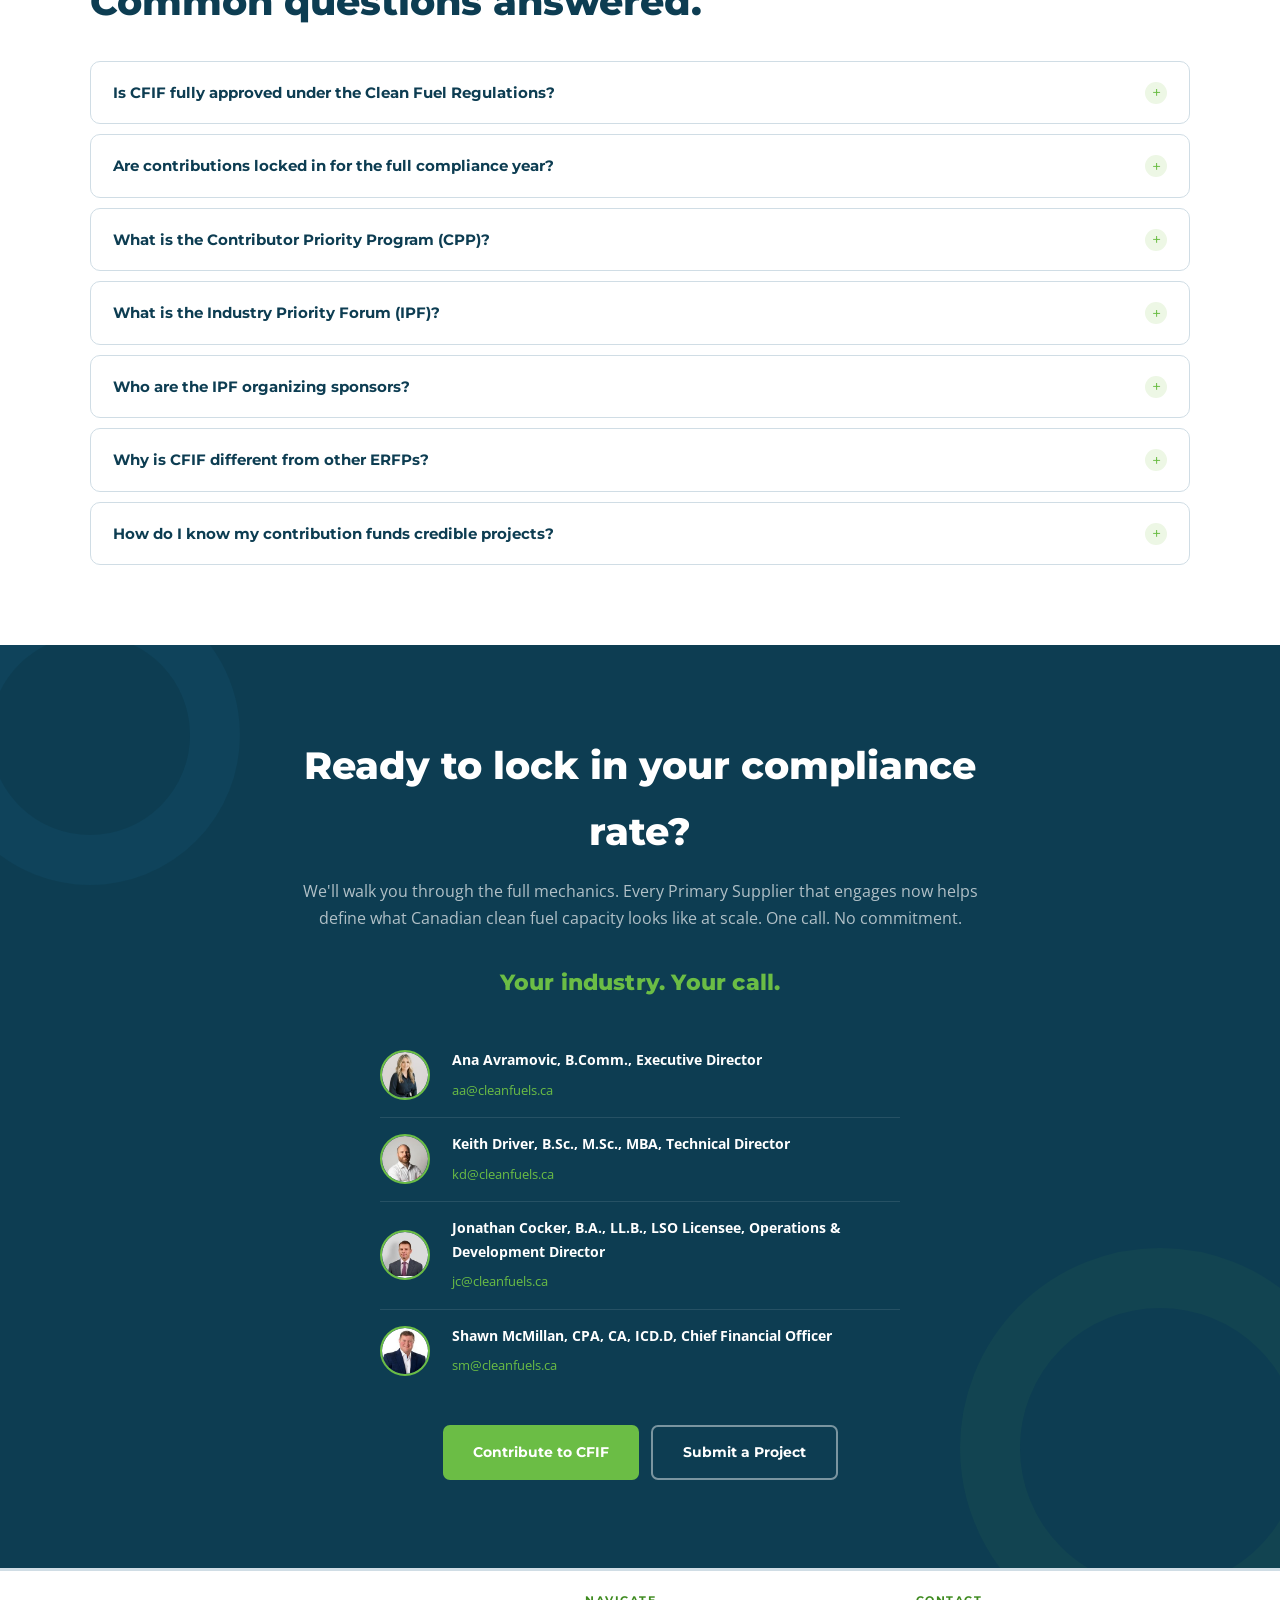
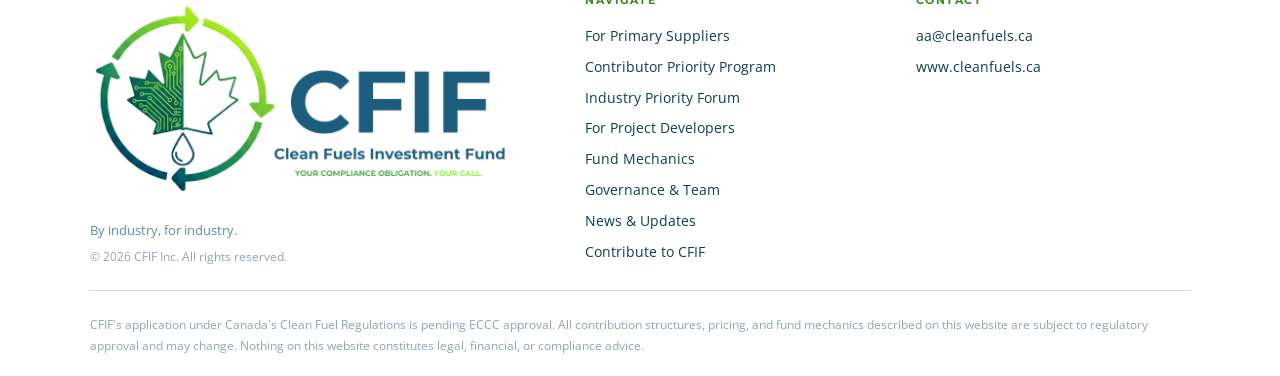
==== commit c6a9da4b: "CFIF site update — 9 pages 11062026" ====
--- a/index.html
+++ b/index.html
@@ -861,6 +861,7 @@
         <div class="fi"><div class="fi-dot"></div><div><h4>Industry-Identified Topics</h4><p>Regular touchpoints on issues identified by industry players, including the cap on ERFP usage, strategic infrastructure needs, and implications of provincial and US programs.</p></div></div>
         <div class="fi"><div class="fi-dot"></div><div><h4>Proven Model</h4><p>Structured after successful forums in the renewable electricity space, bringing the same collaborative rigour to Canada's clean fuels market.</p></div></div>
         <div class="fi"><div class="fi-dot"></div><div><h4>Independent Oversight</h4><p>An independent legal advisor participates as an organizing sponsor to ensure all anti-trust standards are strictly adhered to.</p></div></div>
+          <div class="fi"><div class="fi-dot"></div><div><h4>Financial Market Perspective</h4><p>A major Canadian financial institution participates as an organizing sponsor, bringing institutional capital markets expertise and insight into how lenders evaluate clean fuel project risk.</p></div></div>
       </div>
       <div style="margin-top:28px"><a href="ipf.html" class="btn btn-primary">Learn More About IPF →</a></div>
     </div>
@@ -916,7 +917,7 @@
         <div class="team-photo" style="overflow:hidden;padding:0"><img src="[data-uri]" alt="Jonathan Cocker" style="width:100%;height:100%;object-fit:cover;border-radius:50%;display:block"></div>
         <p class="team-name">Jonathan Cocker, B.A., LL.B., LSO Licensee</p>
         <p class="team-role">Operations and Development Director</p>
-        <a href="mailto:jd@cleanfuels.ca" class="team-email">jd@cleanfuels.ca</a>
+        <a href="mailto:jc@cleanfuels.ca" class="team-email">jc@cleanfuels.ca</a>
       </div>
       <div class="team-card">
         <div class="team-photo" style="overflow:hidden;padding:0"><img src="[data-uri]" alt="Shawn McMillan" style="width:100%;height:100%;object-fit:cover;border-radius:50%;display:block"></div>
@@ -989,6 +990,10 @@
         <div class="faq-a"><div class="faq-a-inner">The IPF is a curated forum of leading industry participants engaged on technical, policy, and market issues of mutual importance, modelled after similar forums in the renewable electricity sector. It provides a structured environment for industry to shape clean fuel market development, with independent legal oversight to ensure anti-trust compliance.</div></div>
       </div>
       <div class="faq-item">
+        <div class="faq-q" onclick="toggleFaq(this)">Who are the IPF organizing sponsors?<span class="faq-icon">+</span></div>
+        <div class="faq-a"><div class="faq-a-inner">The Industry Priority Forum is organized with the support of two inaugural sponsors: Borden Ladner Gervais LLP, a leading Canadian law firm providing independent legal oversight to ensure full antitrust compliance at every session, and National Bank of Canada, a major Canadian financial institution bringing institutional capital markets expertise to the forum's agenda. Organizing sponsors are selected for their relevance to the clean fuels market, not for influence over fund governance or project selection.</div></div>
+      </div>
+      <div class="faq-item">
         <div class="faq-q" onclick="toggleFaq(this)">Why is CFIF different from other ERFPs?<span class="faq-icon">+</span></div>
         <div class="faq-a"><div class="faq-a-inner">CFIF is governed entirely by market participants, no government body sets the criteria. CFIF is also the only ERFP structuring capital to eliminate the regulatory risk that stops banks from lending to clean fuel projects, directly unlocking institutional project finance alongside grant capital. The CPP further allows contributors to direct their contributions to specific qualifying projects, with a CFR-compliant fallback to the broader fund pool if a project does not qualify.</div></div>
       </div>
@@ -1004,10 +1009,11 @@
 <section class="final-cta">
   <div class="final-cta-inner reveal">
     <h2>Ready to lock in your compliance rate?</h2>
-    <p>We'll walk you through the full mechanics. Every Primary Supplier that engages now helps define what Canadian clean fuel capacity looks like at scale. One call. No commitment. Your industry. Your call.</p>
+    <p>We'll walk you through the full mechanics. Every Primary Supplier that engages now helps define what Canadian clean fuel capacity looks like at scale. One call. No commitment.</p>
+    <p style="font-family:var(--font-head);font-size:22px;font-weight:800;color:var(--lime);margin-top:18px;letter-spacing:.2px">Your industry. Your call.</p>
         <div class="cta-contacts">
       <div class="cta-contact-row">
-        <div class="cta-av" style="overflow:hidden;padding:0"><img src="[data-uri]" alt="Ana Avramovic" style="width:100%;height:100%;object-fit:cover;border-radius:50%;display:block"></div>
+        <div class="cta-av" style="overflow:hidden;padding:0"><img src="[data-uri]" alt="Ana Avramovic" style="width:100%;height:100%;object-fit:cover;border-radius:50%;display:block"></div>
         <div class="cta-info">
           <strong>Ana Avramovic, B.Comm., Executive Director</strong>
           <a href="mailto:aa@cleanfuels.ca">aa@cleanfuels.ca</a>
@@ -1024,7 +1030,7 @@
         <div class="cta-av" style="overflow:hidden;padding:0"><img src="[data-uri]" alt="Jonathan Cocker" style="width:100%;height:100%;object-fit:cover;border-radius:50%;display:block"></div>
         <div class="cta-info">
           <strong>Jonathan Cocker, B.A., LL.B., LSO Licensee, Operations &amp; Development Director</strong>
-          <a href="mailto:jd@cleanfuels.ca">jd@cleanfuels.ca</a>
+          <a href="mailto:jc@cleanfuels.ca">jc@cleanfuels.ca</a>
         </div>
       </div>
       <div class="cta-contact-row">
@@ -1035,7 +1041,7 @@
         </div>
       </div>
     </div>
-<p class="quote">"15 minutes. No commitment. We'll walk you through the mechanics."</p>
+
     <div class="btn-group" style="justify-content:center">
       <a href="contribute.html" class="btn btn-primary">Contribute to CFIF</a>
       <a href="apply.html" class="btn btn-outline">Submit a Project</a>
@@ -1064,7 +1070,7 @@
     </div>
     <div class="footer-contact-col">
       <h4>Contact</h4>
-      <p><a href="mailto:CFIF@cleanfuels.ca">CFIF@cleanfuels.ca</a></p>
+      <p><a href="mailto:aa@cleanfuels.ca">aa@cleanfuels.ca</a></p>
       <p><a href="https://www.cleanfuels.ca">www.cleanfuels.ca</a></p>
     </div>
   </div>
